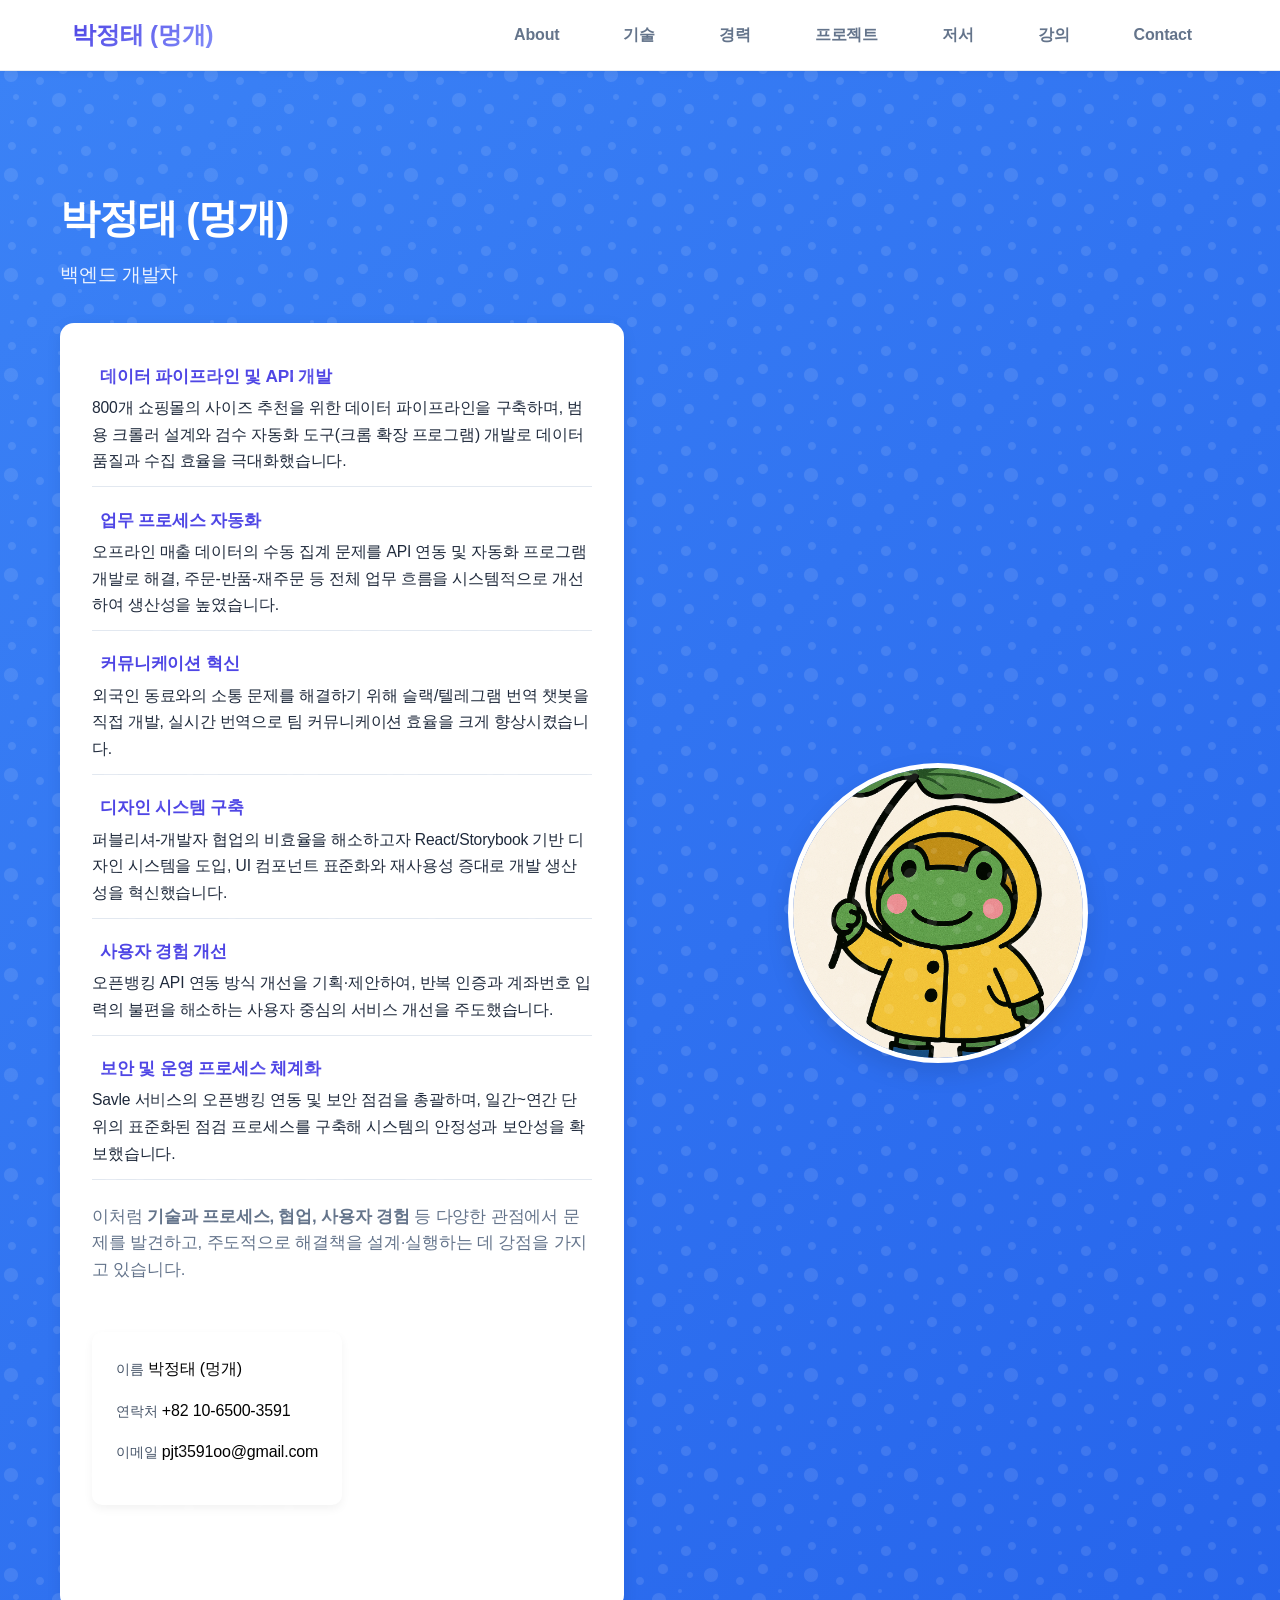
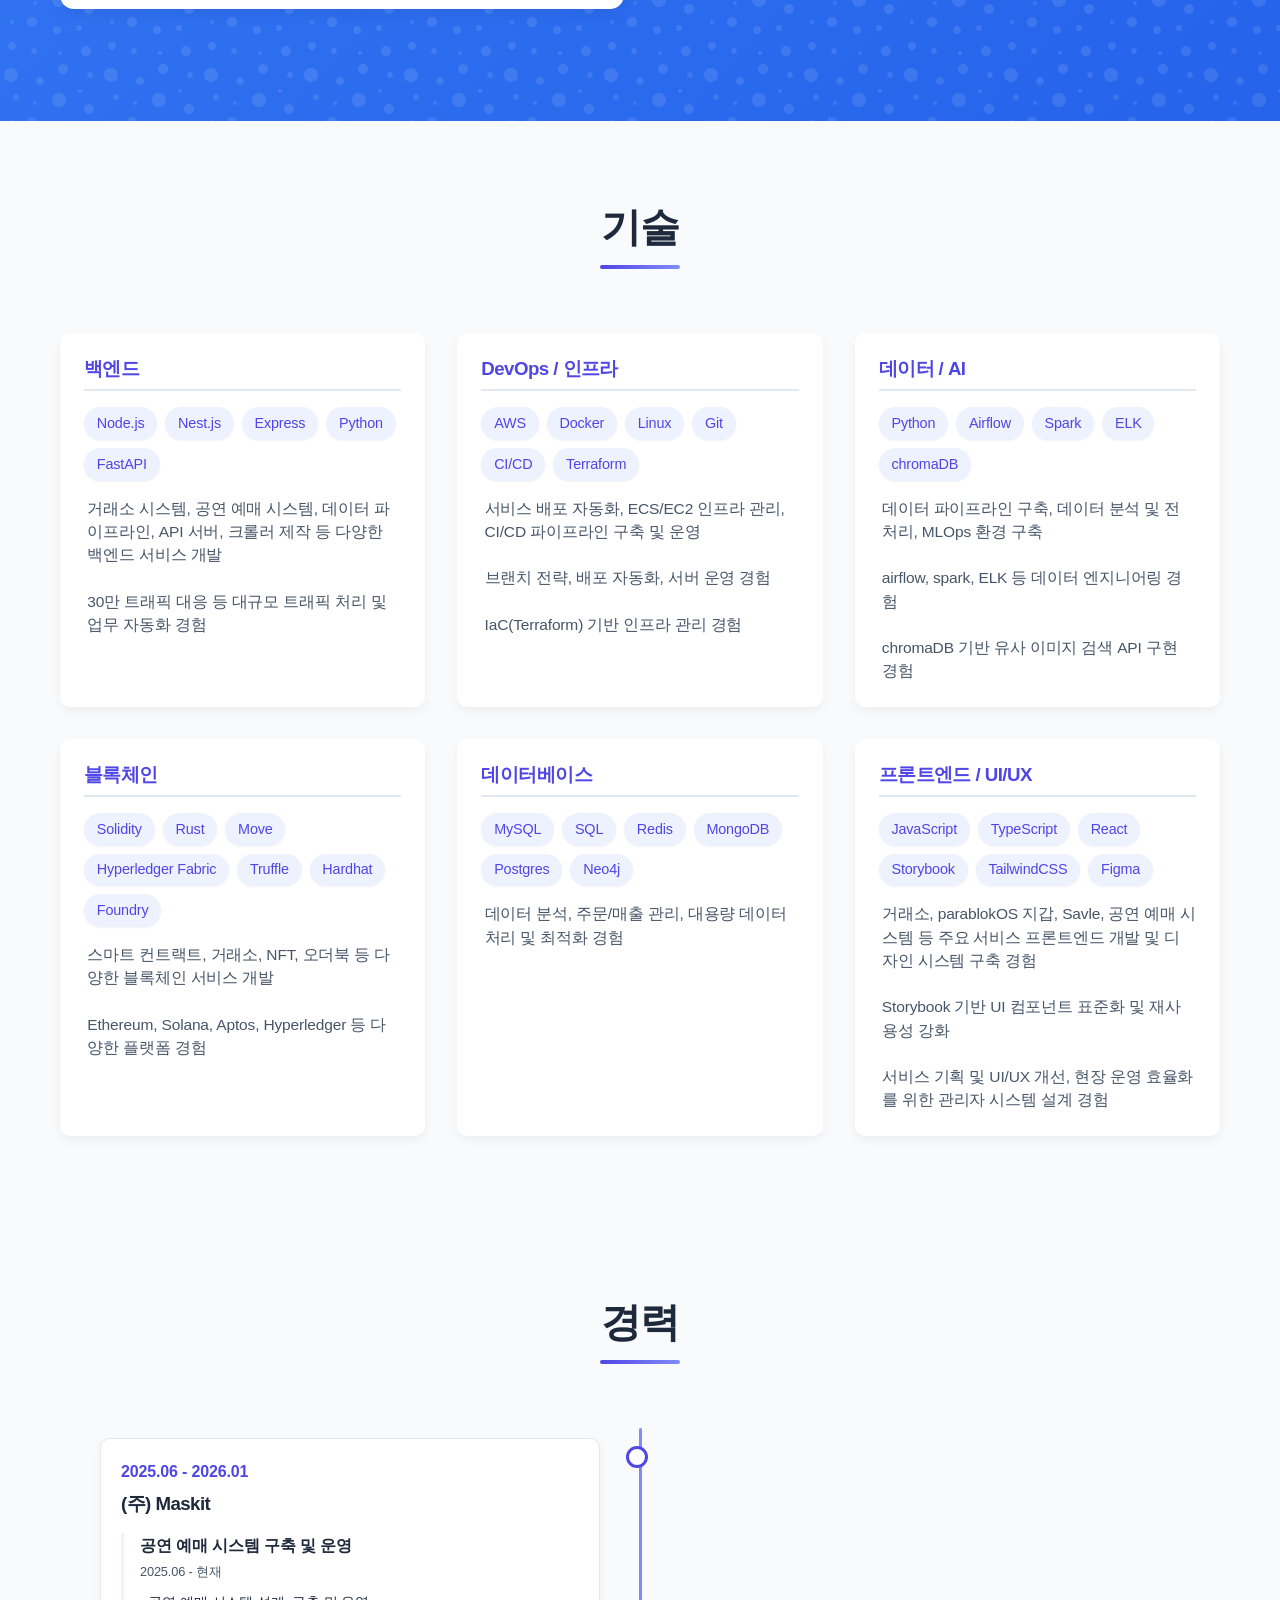
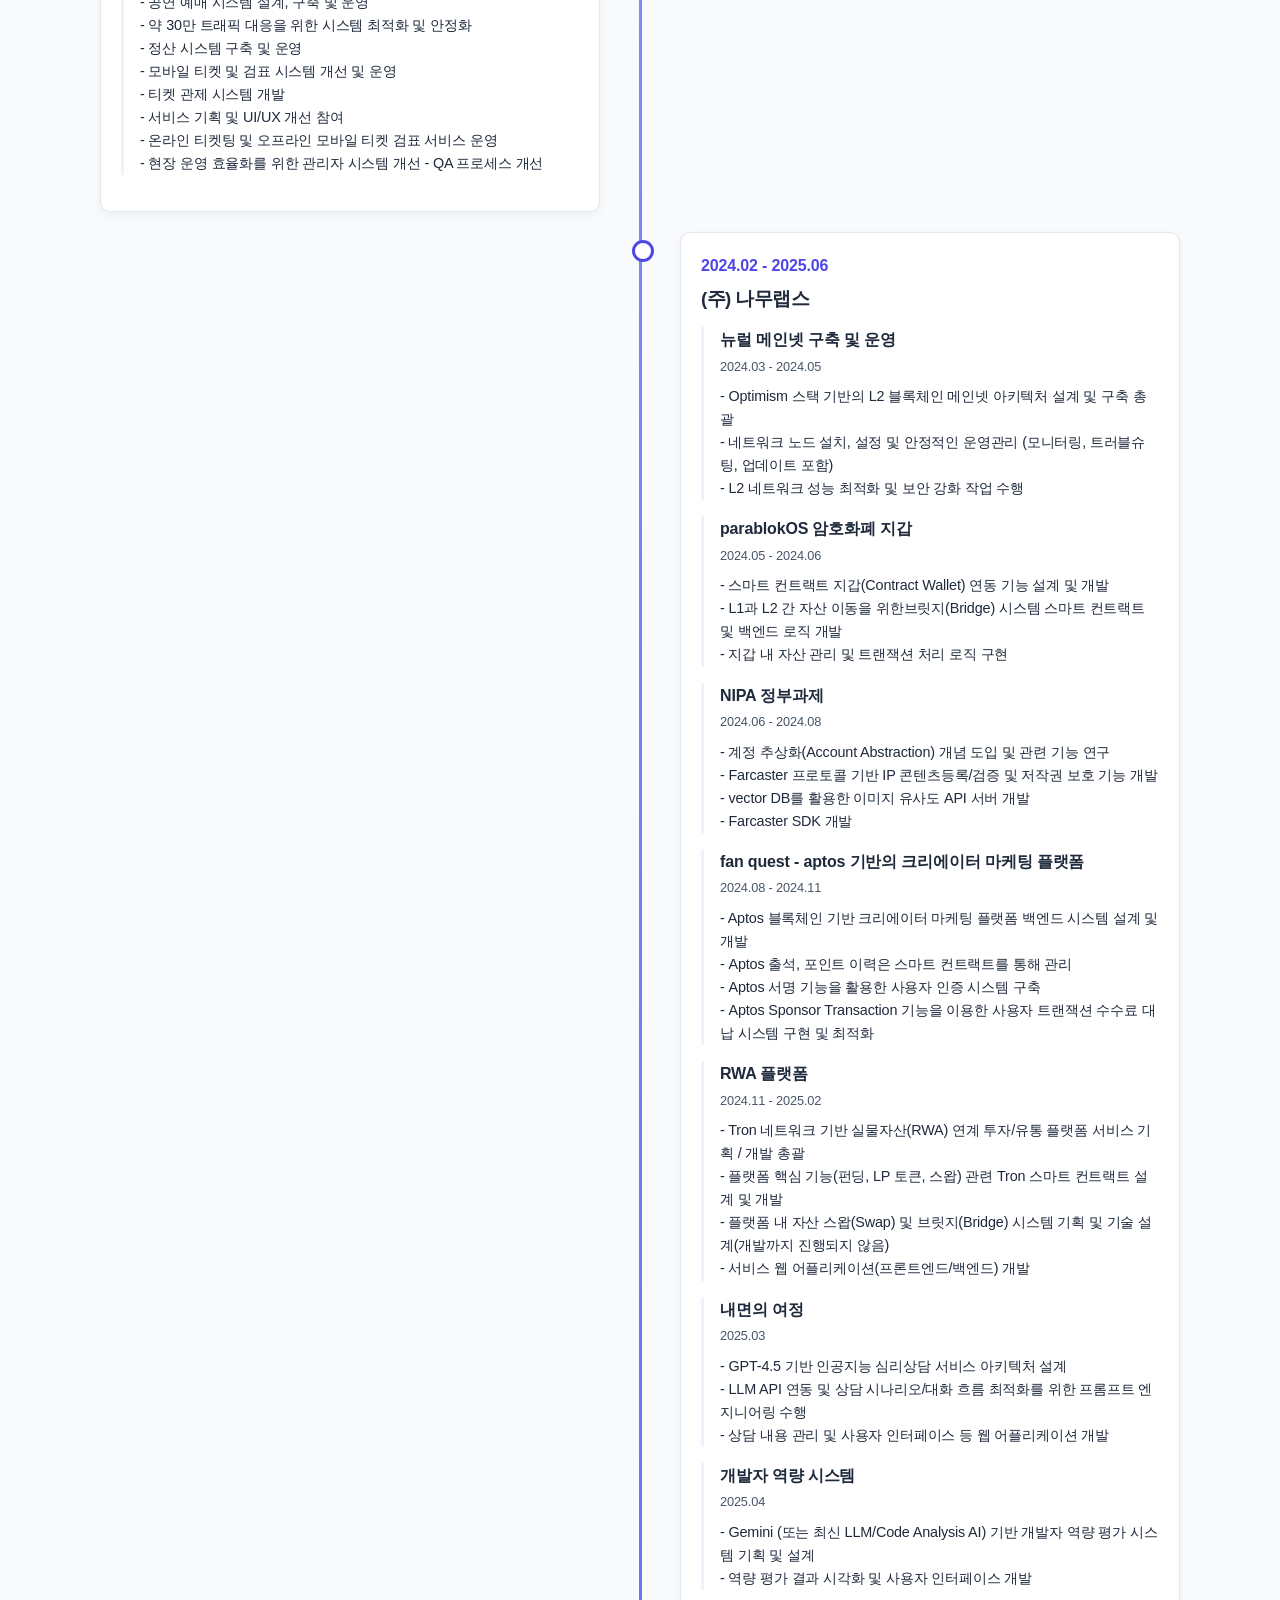
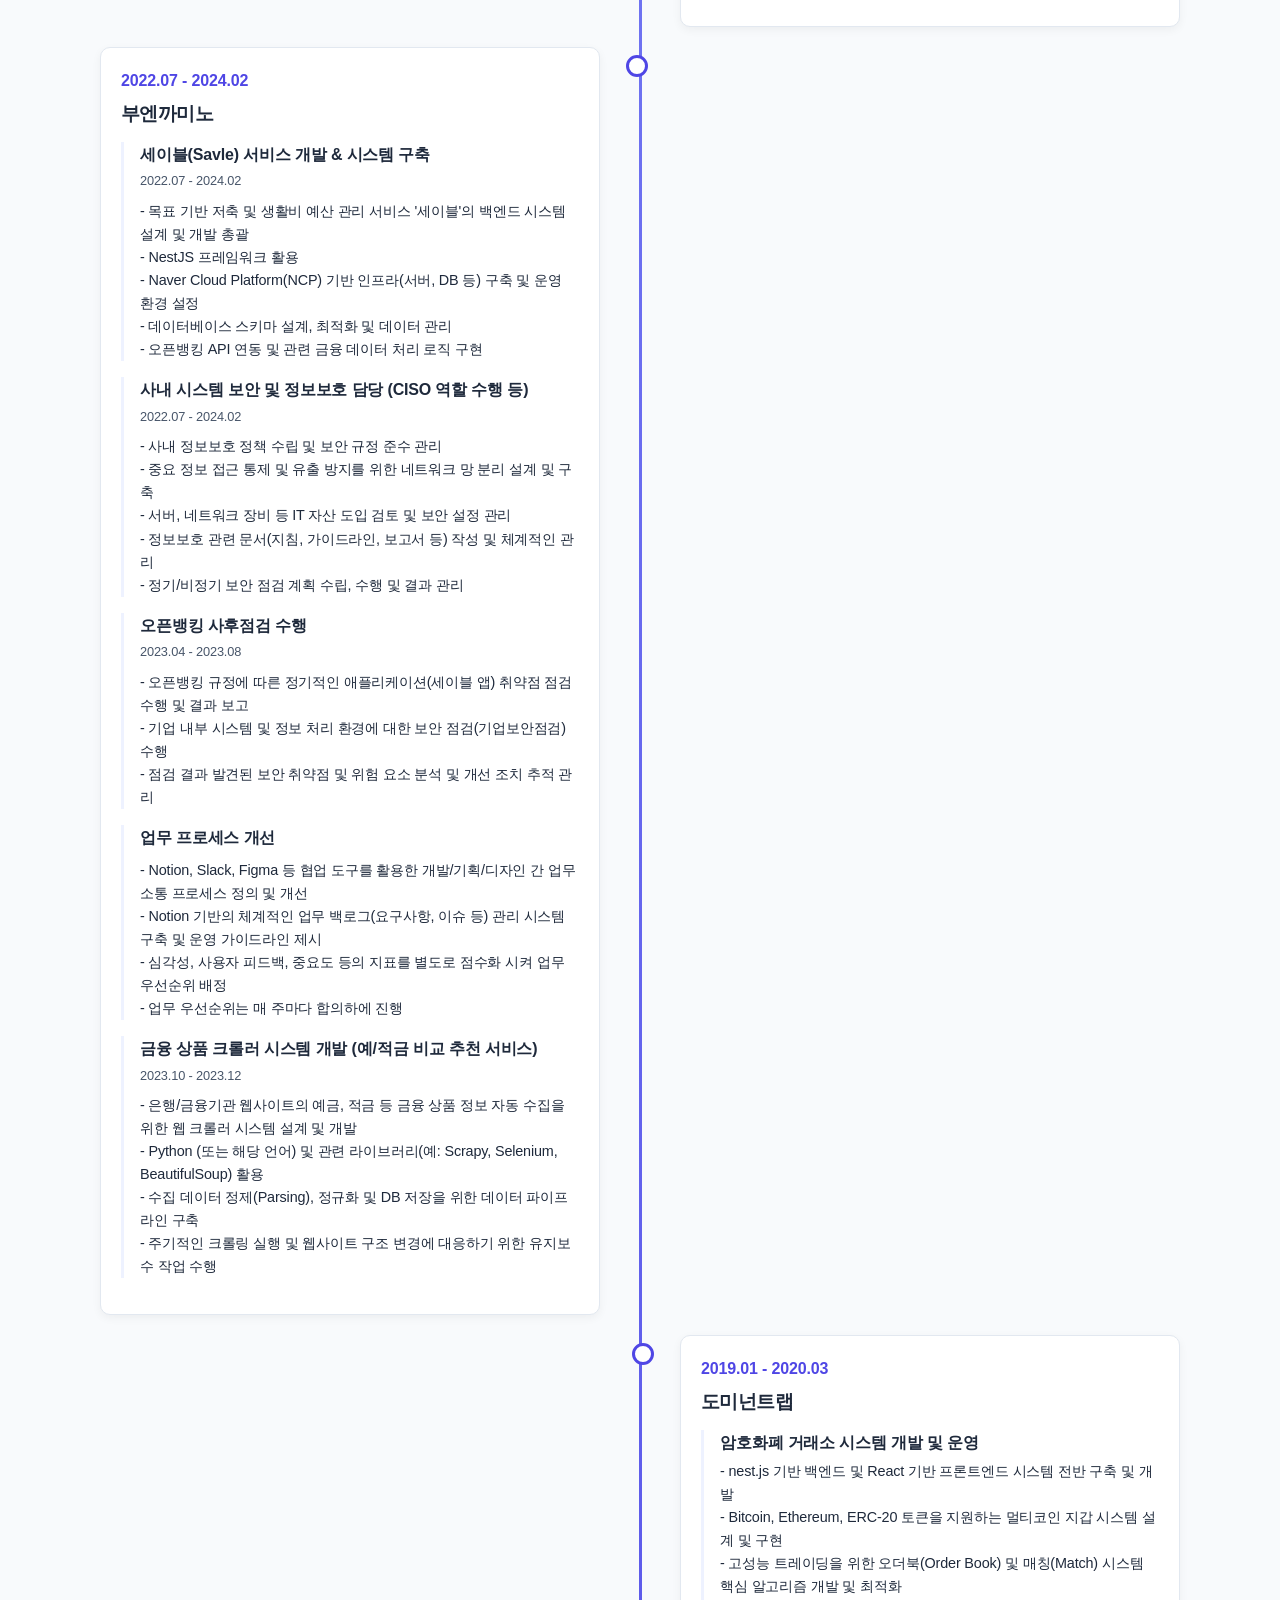
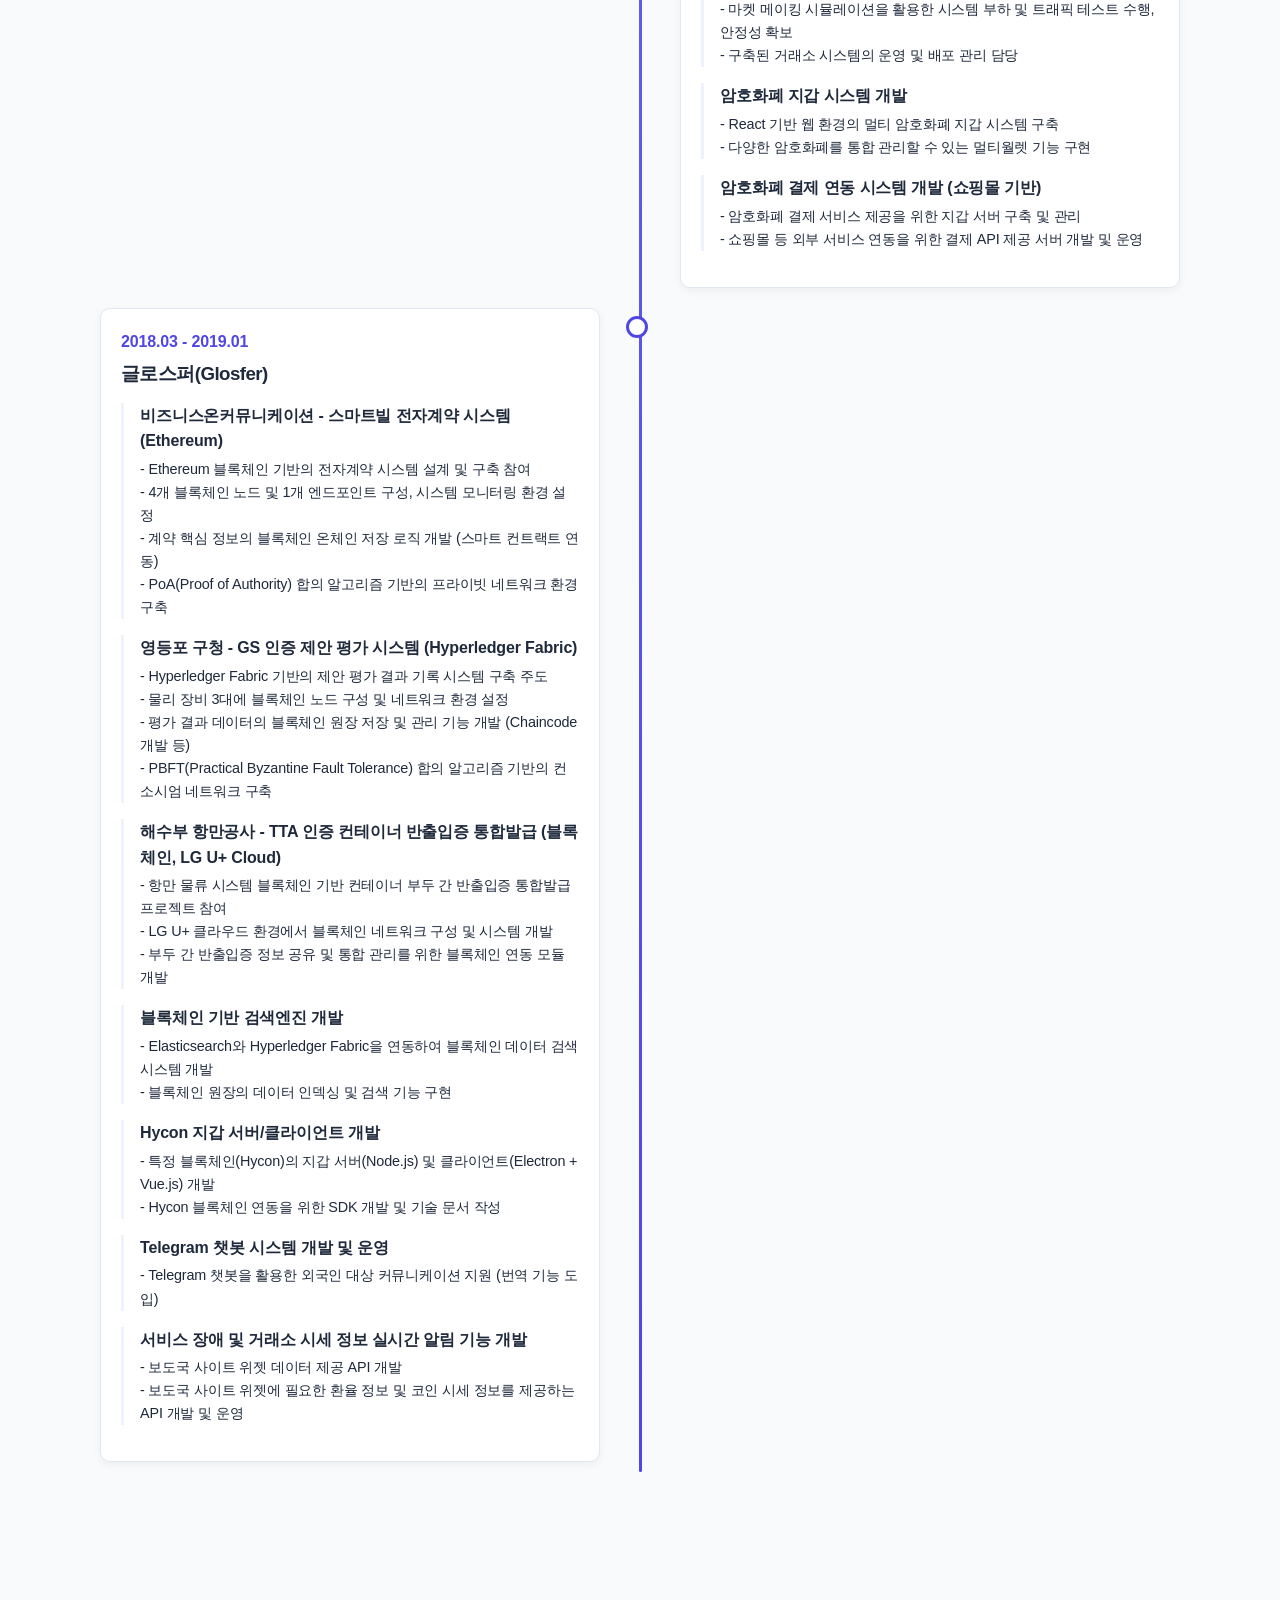
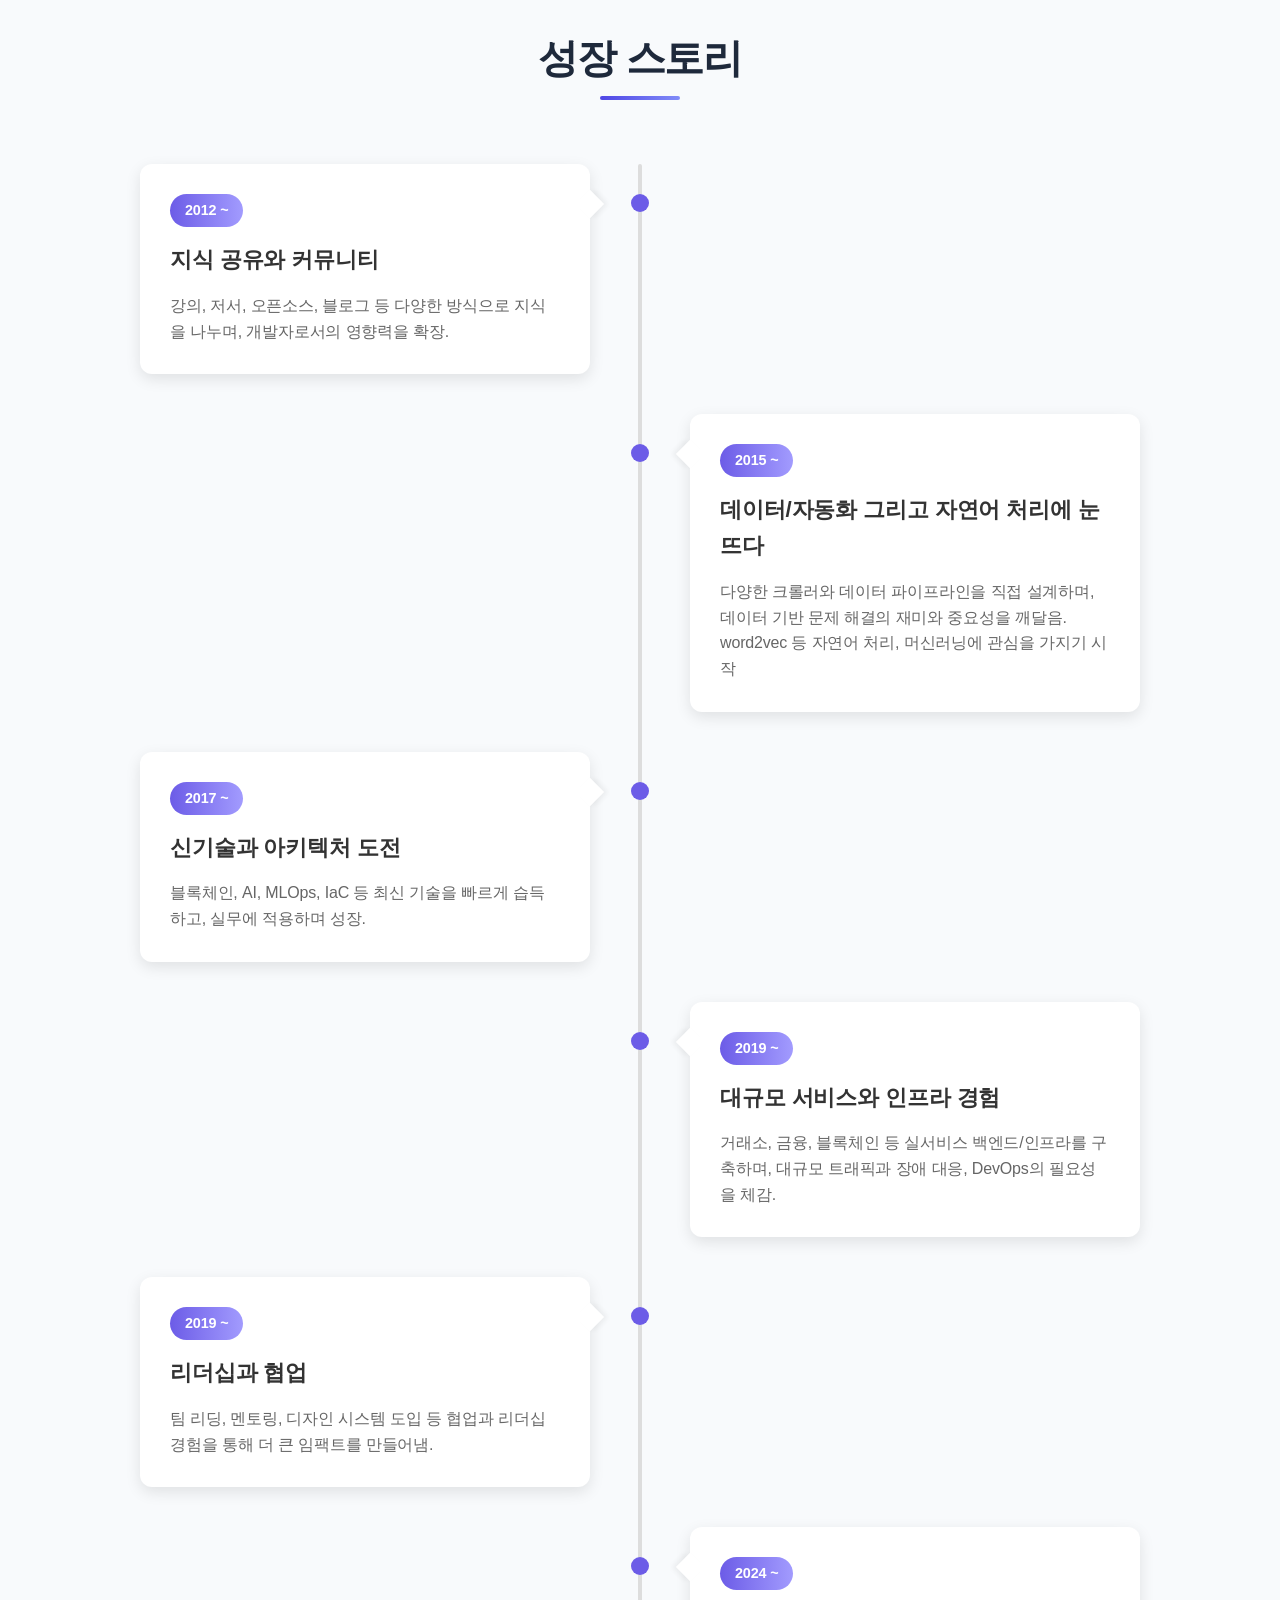
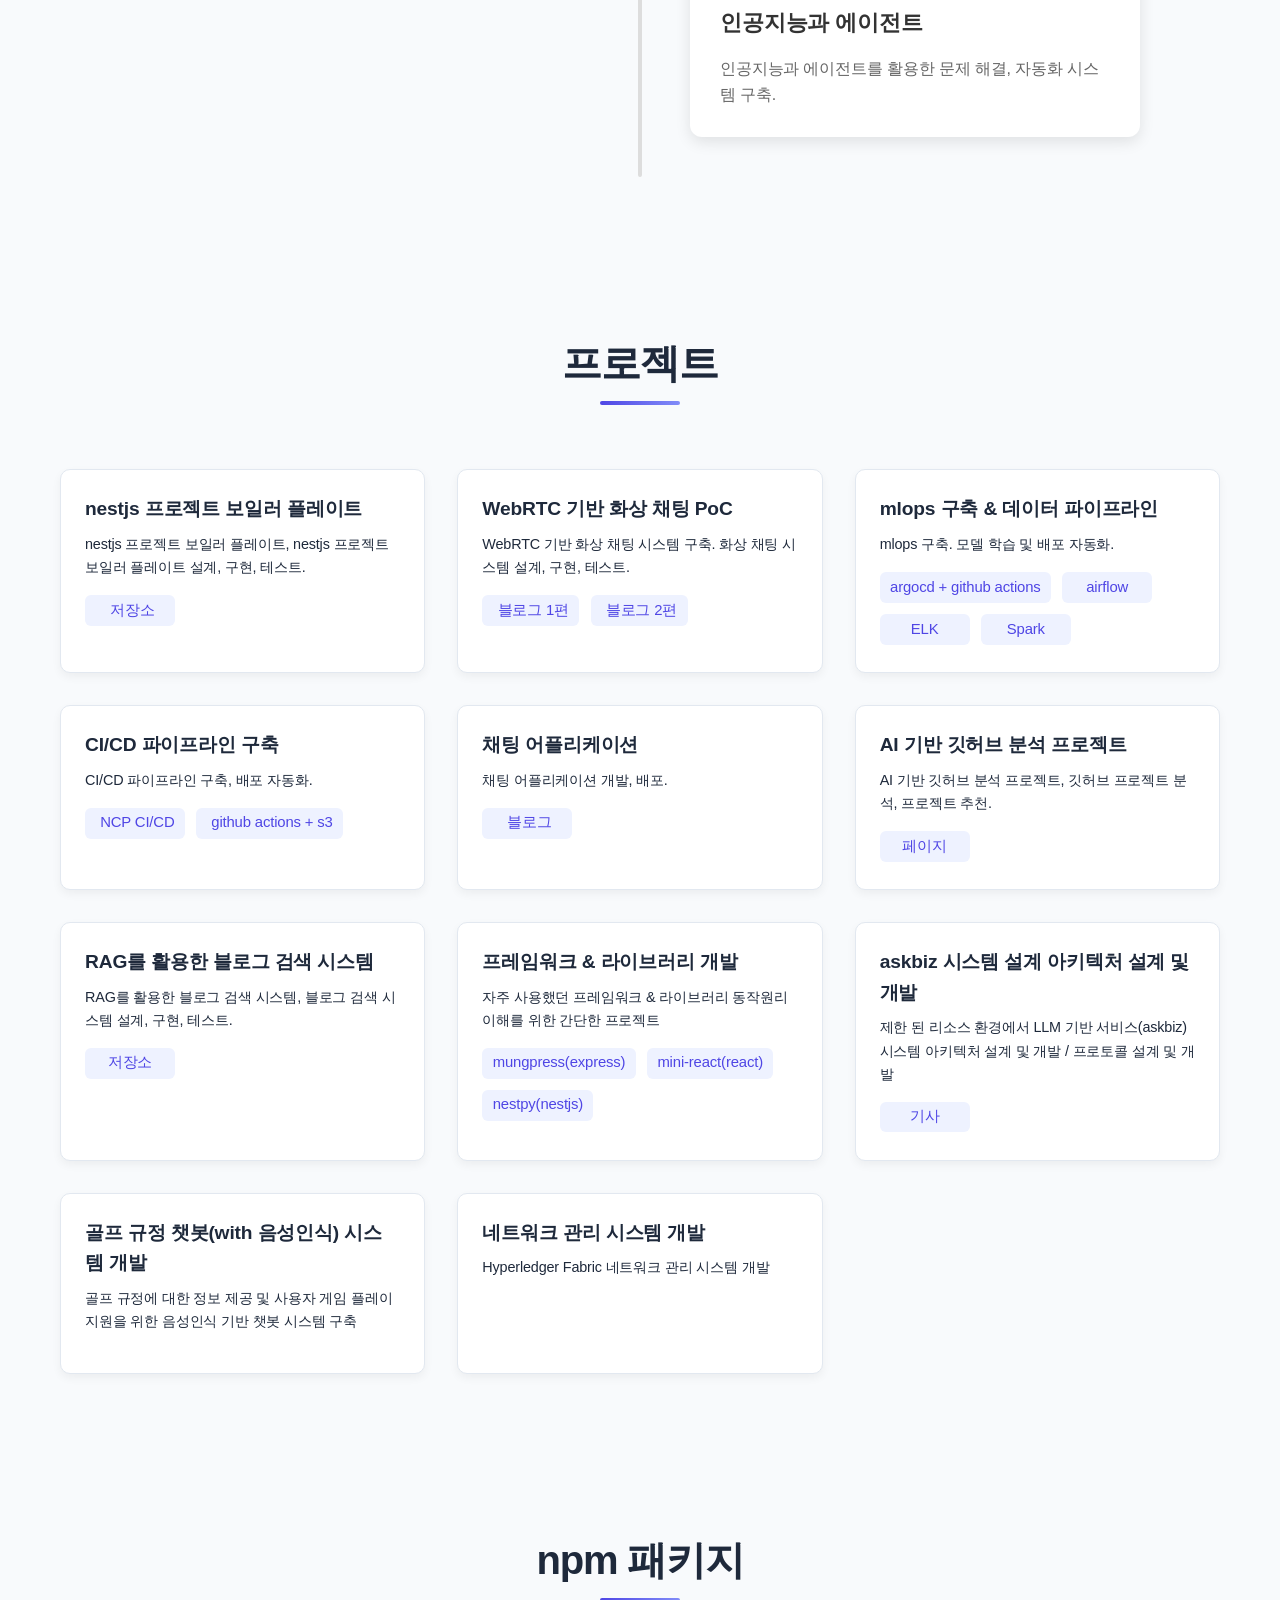
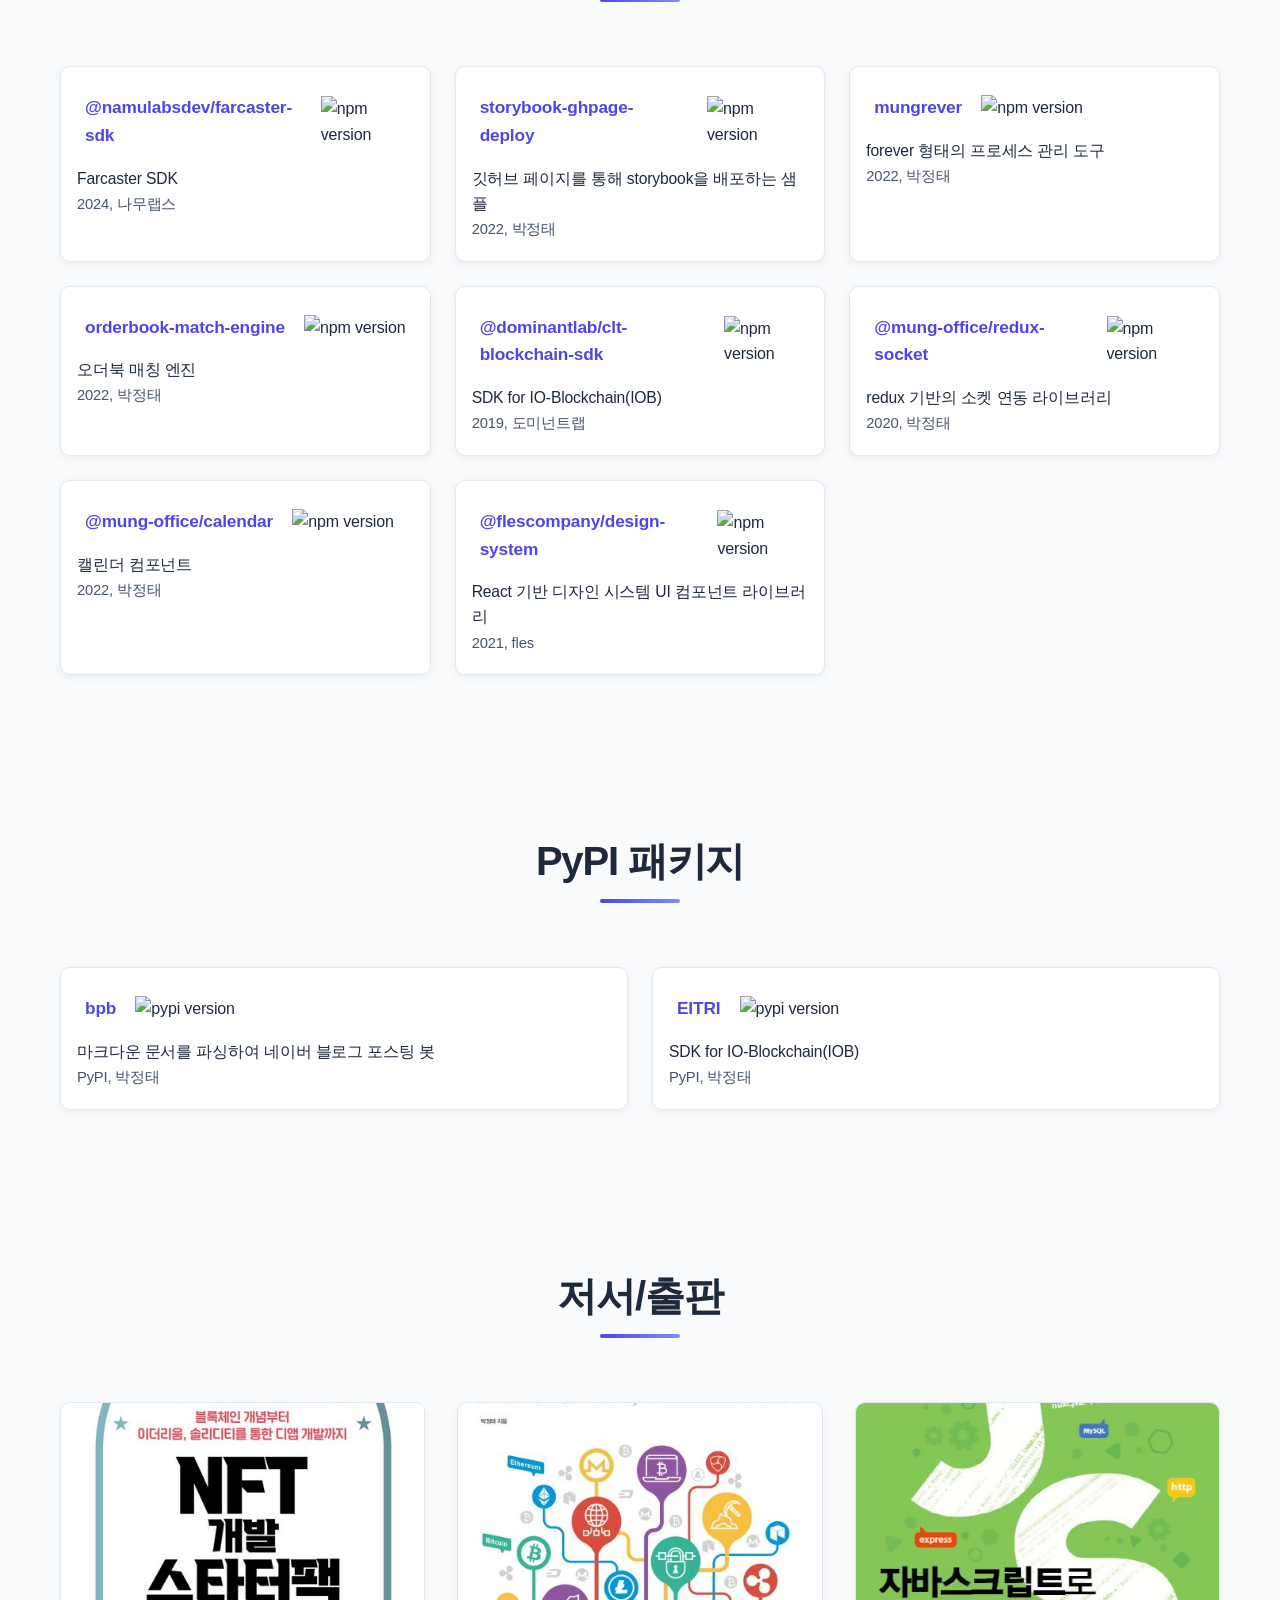
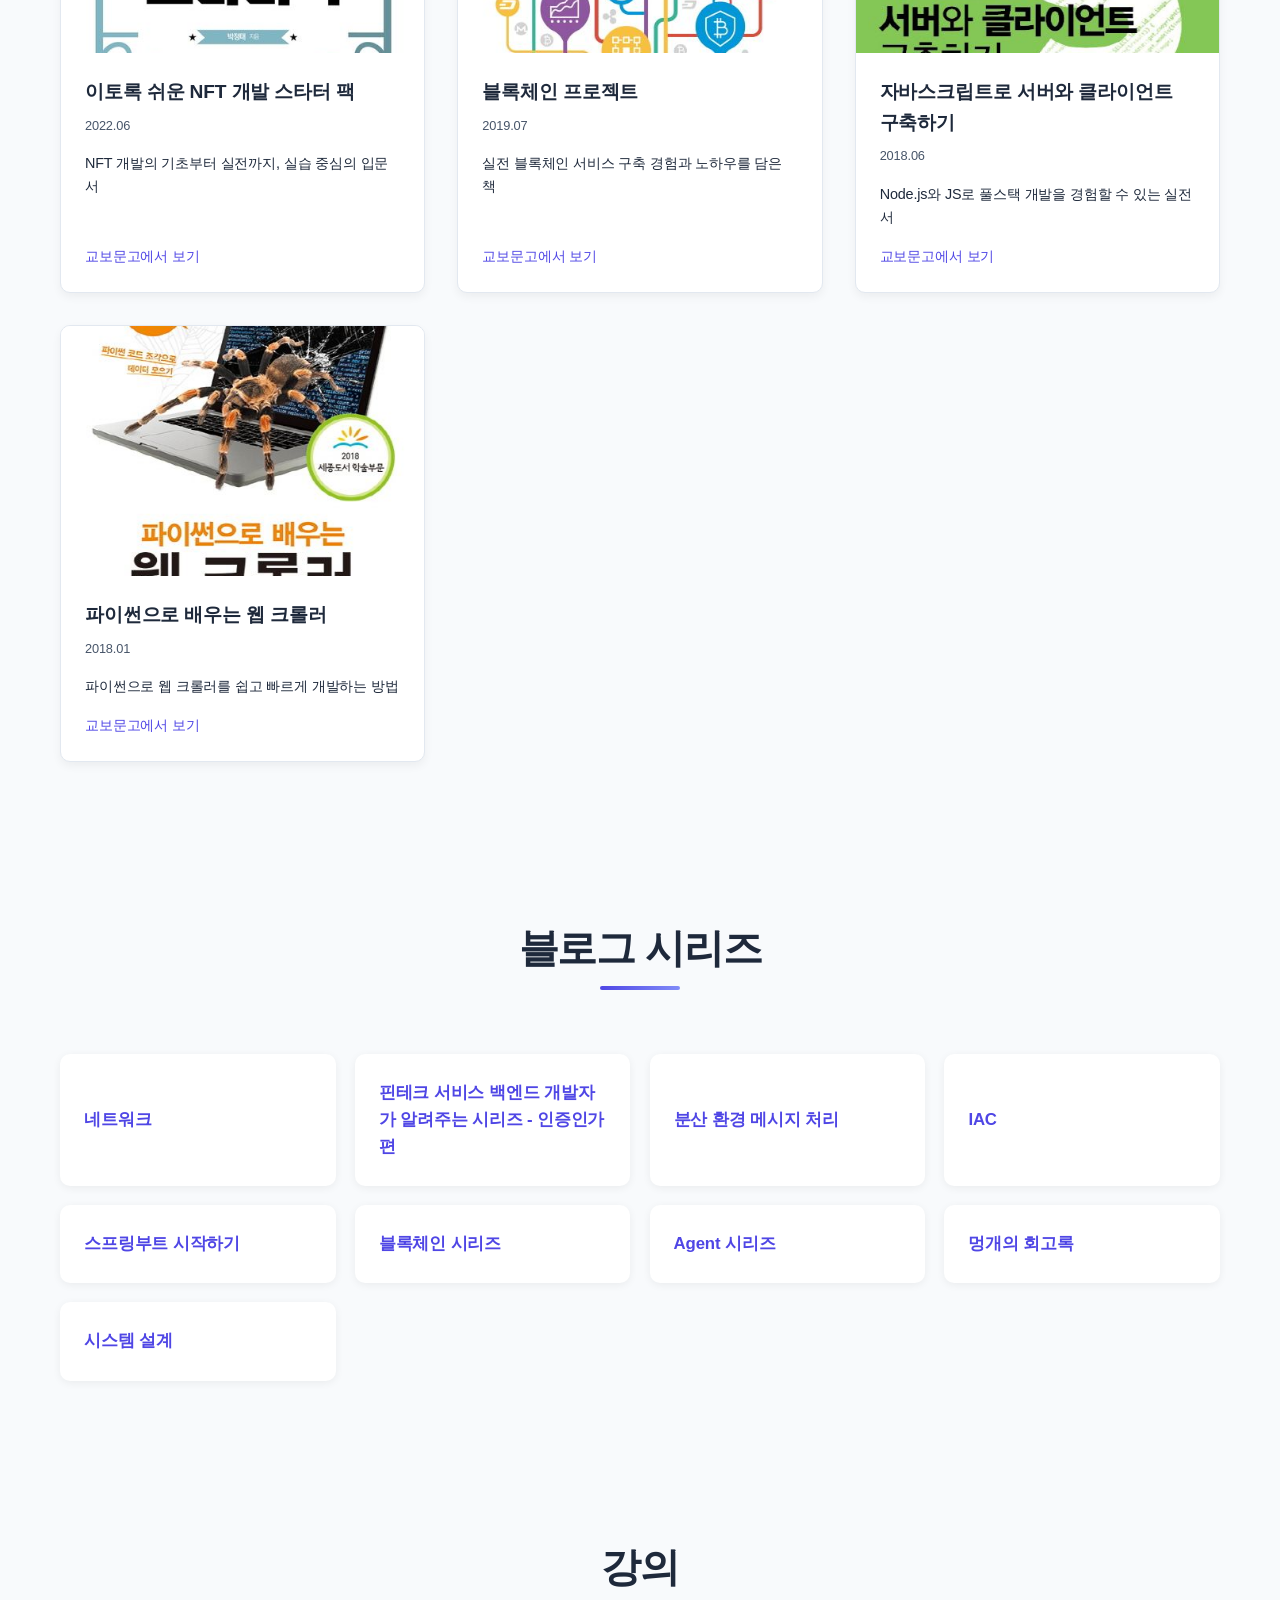
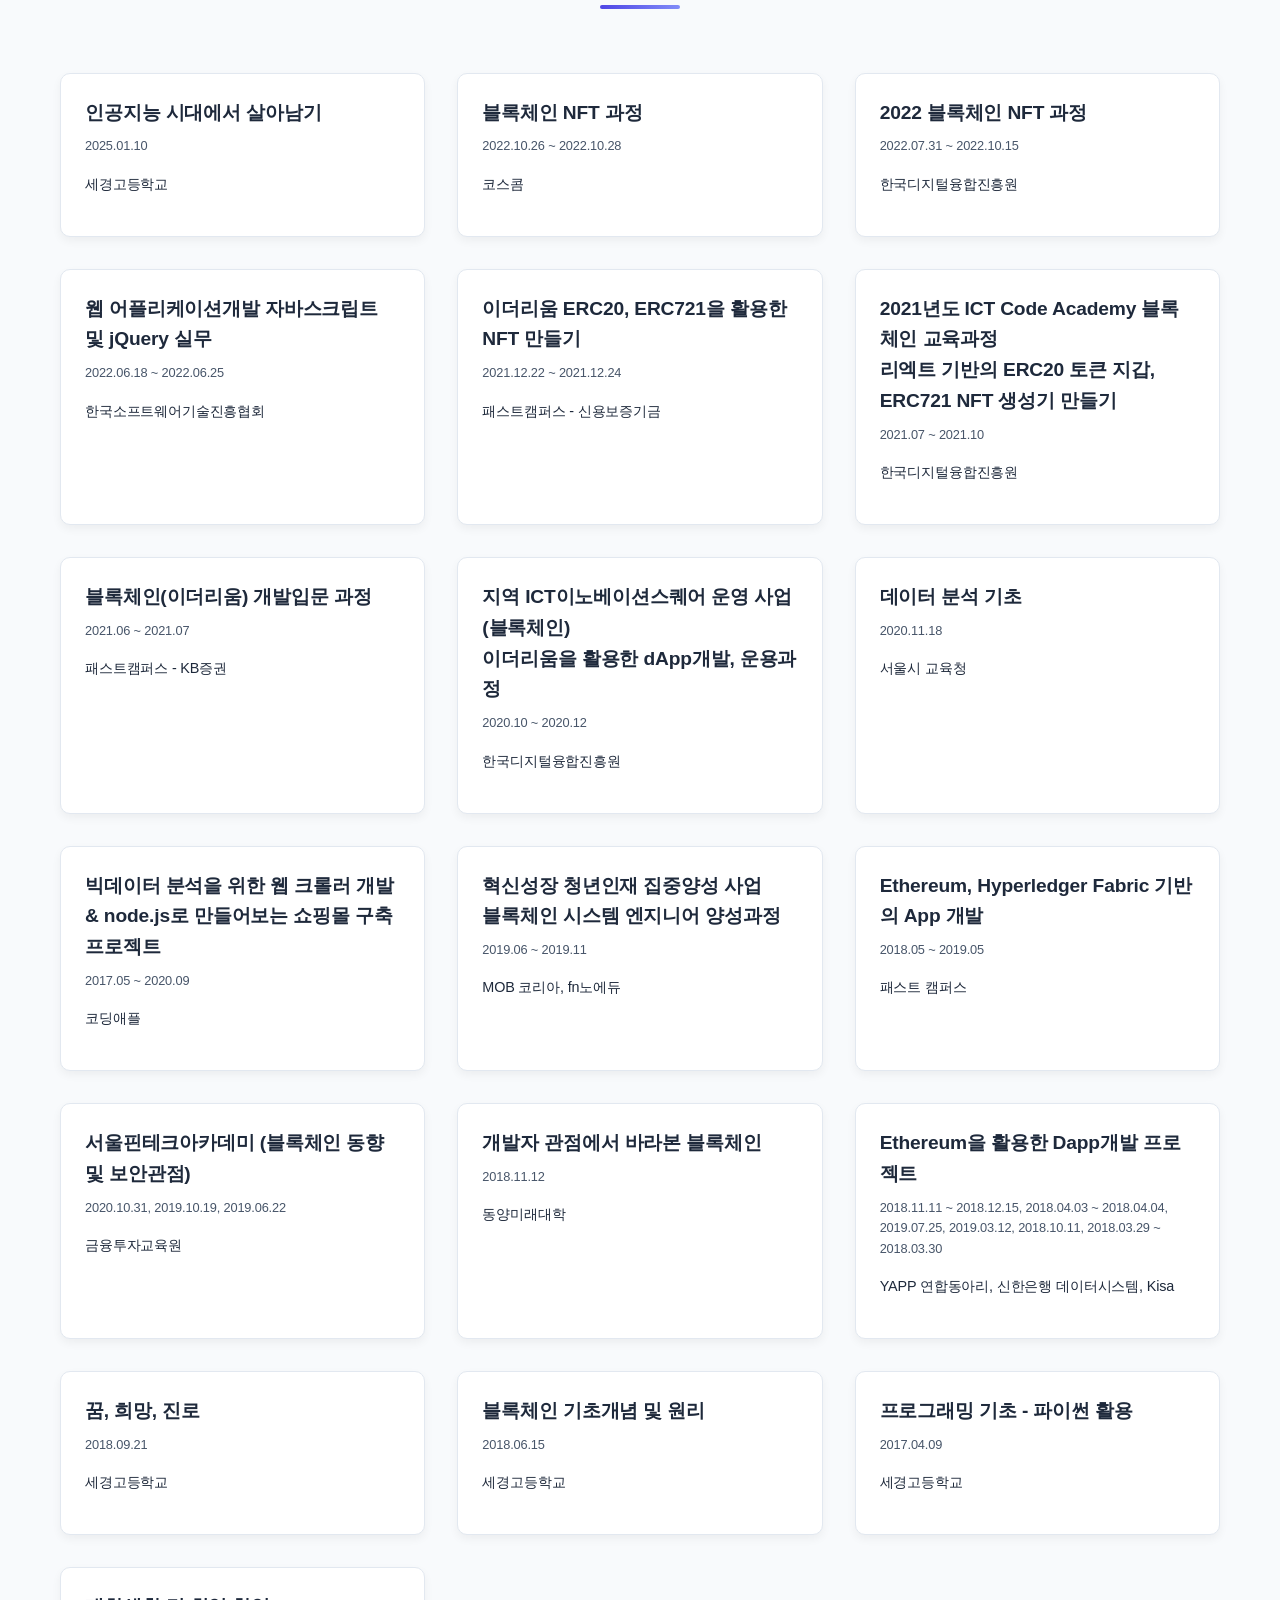
==== index.html @ f0ded4ce "update: modify name order in title and logo, enhance hero section text" ====
<!DOCTYPE html>
<html lang="ko">

<head>
  <meta charset="UTF-8">
  <meta name="viewport" content="width=device-width, initial-scale=1.0">
  <title>박정태(멍개) - 개발자 포트폴리오</title>
  <script src="https://cdnjs.cloudflare.com/ajax/libs/font-awesome/6.4.2/js/all.min.js"></script>
  <script src="https://cdnjs.cloudflare.com/ajax/libs/highlight.js/11.7.0/highlight.min.js"></script>
  <link rel="stylesheet" href="https://cdnjs.cloudflare.com/ajax/libs/highlight.js/11.7.0/styles/github.min.css">
  <link rel="icon" type="image/x-icon" href="./images/favicon.ico">
  <style>
    :root {
      /* 메인 색상 */
      --primary-color: #4f46e5;
      --primary-light: #818cf8;
      --primary-dark: #3730a3;

      /* 중립 색상 */
      --bg-color: #f8fafc;
      --text-color: #1e293b;
      --secondary-color: #64748b;
      --light-gray: #e2e8f0;
      --dark-gray: #475569;
      --white: #ffffff;

      /* 강조 색상 */
      --highlight: #eef2ff;
      --success: #10b981;
      --warning: #f59e0b;
      --error: #ef4444;

      /* 그림자 */
      --shadow-sm: 0 1px 2px 0 rgba(0, 0, 0, 0.05);
      --shadow-md: 0 4px 6px -1px rgba(0, 0, 0, 0.1), 0 2px 4px -1px rgba(0, 0, 0, 0.06);
      --shadow-lg: 0 10px 15px -3px rgba(0, 0, 0, 0.1), 0 4px 6px -2px rgba(0, 0, 0, 0.05);

      /* 트랜지션 */
      --transition-fast: 150ms cubic-bezier(0.4, 0, 0.2, 1);
      --transition-normal: 300ms cubic-bezier(0.4, 0, 0.2, 1);
    }

    /* 기본 타이포그래피 개선 */
    body {
      line-height: 1.7;
      letter-spacing: -0.01em;
      font-size: 16px;
    }

    h1,
    h2,
    h3,
    h4,
    h5,
    h6 {
      letter-spacing: -0.03em;
      line-height: 1.3;
      margin-bottom: 1rem;
    }

    /* 헤더 스타일 개선 */
    header {
      backdrop-filter: blur(12px);
      background-color: rgba(255, 255, 255, 0.8);
      border-bottom: 1px solid rgba(226, 232, 240, 0.8);
    }

    .logo {
      font-size: 1.25rem;
      background: linear-gradient(135deg, var(--primary-color), var(--primary-light));
      -webkit-background-clip: text;
      -webkit-text-fill-color: transparent;
      font-weight: 800;
    }
    .black {
      color: black;
    }
    nav ul li a {
      font-weight: 600;
      position: relative;
      padding: 0.5rem 1rem;
      transition: var(--transition-normal);
    }

    nav ul li a::after {
      content: '';
      position: absolute;
      bottom: 0;
      left: 50%;
      width: 0;
      height: 2px;
      background: var(--primary-color);
      transition: var(--transition-normal);
      transform: translateX(-50%);
    }

    nav ul li a:hover::after {
      width: 100%;
    }

    /* 히어로 섹션 개선 */
    .hero {
      background: linear-gradient(135deg, var(--primary-dark), var(--primary-color));
      position: relative;
      overflow: hidden;
    }

    .hero::before {
      content: '';
      position: absolute;
      top: 0;
      left: 0;
      right: 0;
      bottom: 0;
      background: url("data:image/svg+xml,%3Csvg width='100' height='100' viewBox='0 0 100 100' xmlns='http://www.w3.org/2000/svg'%3E%3Cpath d='M11 18c3.866 0 7-3.134 7-7s-3.134-7-7-7-7 3.134-7 7 3.134 7 7 7zm48 25c3.866 0 7-3.134 7-7s-3.134-7-7-7-7 3.134-7 7 3.134 7 7 7zm-43-7c1.657 0 3-1.343 3-3s-1.343-3-3-3-3 1.343-3 3 1.343 3 3 3zm63 31c1.657 0 3-1.343 3-3s-1.343-3-3-3-3 1.343-3 3 1.343 3 3 3zM34 90c1.657 0 3-1.343 3-3s-1.343-3-3-3-3 1.343-3 3 1.343 3 3 3zm56-76c1.657 0 3-1.343 3-3s-1.343-3-3-3-3 1.343-3 3 1.343 3 3 3zM12 86c2.21 0 4-1.79 4-4s-1.79-4-4-4-4 1.79-4 4 1.79 4 4 4zm28-65c2.21 0 4-1.79 4-4s-1.79-4-4-4-4 1.79-4 4 1.79 4 4 4zm23-11c2.76 0 5-2.24 5-5s-2.24-5-5-5-5 2.24-5 5 2.24 5 5 5zm-6 60c2.21 0 4-1.79 4-4s-1.79-4-4-4-4 1.79-4 4 1.79 4 4 4zm29 22c2.76 0 5-2.24 5-5s-2.24-5-5-5-5 2.24-5 5 2.24 5 5 5zM32 63c2.76 0 5-2.24 5-5s-2.24-5-5-5-5 2.24-5 5 2.24 5 5 5zm57-13c2.76 0 5-2.24 5-5s-2.24-5-5-5-5 2.24-5 5 2.24 5 5 5zm-9-21c1.105 0 2-.895 2-2s-.895-2-2-2-2 .895-2 2 .895 2 2 2zM60 91c1.105 0 2-.895 2-2s-.895-2-2-2-2 .895-2 2 .895 2 2 2zM35 41c1.105 0 2-.895 2-2s-.895-2-2-2-2 .895-2 2 .895 2 2 2zM12 60c1.105 0 2-.895 2-2s-.895-2-2-2-2 .895-2 2 .895 2 2 2z' fill='%23ffffff' fill-opacity='0.1' fill-rule='evenodd'/%3E%3C/svg%3E");
    }

    /* 섹션 타이틀 개선 */
    .section-title {
      margin-bottom: 3rem;
      text-align: center;
    }

    .section-title h2 {
      font-size: 2.5rem;
      font-weight: 700;
      color: var(--text-color);
      position: relative;
      display: inline-block;
      padding-bottom: 1rem;
    }

    .section-title h2::after {
      content: '';
      position: absolute;
      bottom: 0;
      left: 50%;
      transform: translateX(-50%);
      width: 80px;
      height: 4px;
      background: linear-gradient(to right, var(--primary-color), var(--primary-light));
      border-radius: 2px;
    }

    /* 카드 스타일 개선 */
    .project-card,
    .blog-card,
    .publication-card,
    .npm-package-card,
    .pypi-package-card {
      background: var(--white);
      border-radius: 16px;
      overflow: hidden;
      transition: var(--transition-normal);
      border: 1px solid var(--light-gray);
    }

    .project-card:hover,
    .blog-card:hover,
    .publication-card:hover {
      transform: translateY(-5px);
      box-shadow: var(--shadow-lg);
      border-color: var(--primary-light);
    }

    /* 버튼 스타일 개선 */
    .project-link-btn {
      background: var(--highlight);
      color: var(--primary-color);
      font-weight: 600;
      padding: 0.75rem 1.5rem;
      border-radius: 8px;
      transition: var(--transition-normal);
    }

    .project-link-btn:hover {
      background: var(--primary-color);
      color: var(--white);
    }

    /* 스킬 태그 개선 */
    .skill-tag {
      background: var(--white);
      color: var(--text-color);
      padding: 0.75rem 1.25rem;
      border-radius: 8px;
      font-size: 0.95rem;
      font-weight: 500;
      box-shadow: var(--shadow-sm);
      transition: all 0.2s ease;
    }

    .skill-tag:hover {
      transform: translateY(-2px);
      box-shadow: var(--shadow-md);
      background: var(--primary-color);
      color: var(--white);
    }

    /* 타임라인 개선 */
    .timeline::after {
      background: linear-gradient(to bottom, var(--primary-light), var(--primary-color));
      width: 4px;
      border-radius: 2px;
    }

    .timeline-content {
      border-radius: 16px;
      border: 1px solid var(--light-gray);
      transition: var(--transition-normal);
    }

    .timeline-content:hover {
      border-color: var(--primary-light);
      box-shadow: var(--shadow-lg);
    }

    /* 다크 모드 개선 */
    @media (prefers-color-scheme: dark) {
      :root {
        --bg-color: #0f172a;
        --text-color: #e2e8f0;
        --secondary-color: #94a3b8;
        --light-gray: #1e293b;
        --dark-gray: #94a3b8;
        --white: #1e293b;
        --highlight: #1e40af;
      }

      header {
        background-color: rgba(15, 23, 42, 0.8);
        border-bottom: 1px solid rgba(30, 41, 59, 0.8);
      }

      .project-card,
      .blog-card,
      .publication-card {
        border: 1px solid var(--light-gray);
        background: var(--white);
      }
    }

    /* 반응형 디자인 개선 */
    @media (max-width: 768px) {
      .section-title h2 {
        font-size: 2rem;
      }

      .hero h1 {
        font-size: 2.5rem;
      }
    }

    * {
      margin: 0;
      padding: 0;
      box-sizing: border-box;
      font-family: 'Pretendard', -apple-system, BlinkMacSystemFont, 'Segoe UI', Roboto, 'Helvetica Neue', Arial, sans-serif;
    }

    body {
      background-color: var(--bg-color);
      color: var(--text-color);
      line-height: 1.6;
    }

    .container {
      max-width: 1200px;
      margin: 0 auto;
      padding: 0 20px;
    }

    header {
      background-color: var(--white);
      box-shadow: 0 2px 10px rgba(0, 0, 0, 0.05);
      position: fixed;
      width: 100%;
      top: 0;
      z-index: 1000;
    }

    .header-container {
      display: flex;
      justify-content: space-between;
      align-items: center;
      padding: 1rem 2rem;
    }

    .logo {
      font-size: 1.5rem;
      font-weight: 700;
      color: var(--primary-color);
    }

    nav ul {
      display: flex;
      list-style: none;
    }

    nav ul li {
      margin-left: 2rem;
    }

    nav ul li a {
      text-decoration: none;
      color: var(--secondary-color);
      font-weight: 500;
      transition: color 0.3s ease;
    }

    nav ul li a:hover {
      color: var(--primary-color);
    }

    .mobile-menu-btn {
      display: none;
      background: none;
      border: none;
      font-size: 1.5rem;
      color: var(--secondary-color);
      cursor: pointer;
    }

    .hero {
      background: linear-gradient(135deg, #3b82f6 0%, #2563eb 100%);
      color: white;
      padding: 8rem 0 5rem;
      margin-top: 64px;
    }

    .hero-content {
      display: flex;
      align-items: center;
      justify-content: space-between;
    }

    .hero-text {
      flex: 1;
      padding-right: 2rem;
    }

    .hero-image {
      flex: 1;
      text-align: center;
    }

    .hero-image img {
      width: 300px;
      height: 300px;
      border-radius: 50%;
      object-fit: cover;
      border: 5px solid white;
      box-shadow: 0 10px 25px rgba(0, 0, 0, 0.1);
    }

    .hero h1 {
      font-size: 2.5rem;
      margin-bottom: 1rem;
      font-weight: 700;
    }

    .hero p {
      font-size: 1.2rem;
      margin-bottom: 2rem;
      opacity: 0.9;
    }

    .hero-tags {
      display: flex;
      flex-wrap: wrap;
      margin-bottom: 2rem;
    }

    .tag {
      background-color: rgba(255, 255, 255, 0.2);
      padding: 0.3rem 0.8rem;
      border-radius: 100px;
      margin-right: 0.5rem;
      margin-bottom: 0.5rem;
      font-size: 0.9rem;
    }

    .social-links {
      display: flex;
      gap: 1rem;
    }

    .social-links a {
      display: flex;
      align-items: center;
      justify-content: center;
      width: 40px;
      height: 40px;
      background-color: rgba(255, 255, 255, 0.2);
      border-radius: 50%;
      color: white;
      text-decoration: none;
      transition: all 0.3s ease;
    }

    .social-links a:hover {
      background-color: white;
      color: var(--primary-color);
      transform: translateY(-3px);
    }

    section {
      padding: 5rem 0;
    }

    .about-content {
      display: flex;
      align-items: flex-start;
      gap: 2rem;
    }

    .about-text {
      flex: 2;
    }

    .about-info {
      flex: 1;
      background-color: var(--white);
      border-radius: 10px;
      padding: 1.5rem;
      box-shadow: 0 4px 10px rgba(0, 0, 0, 0.05);
    }

    .info-item {
      margin-bottom: 1rem;
    }

    .info-item .label {
      color: var(--dark-gray);
      font-size: 0.9rem;
      margin-bottom: 0.2rem;
    }

    .info-item .value {
      font-weight: 500;
    }

    .timeline {
      position: relative;
      max-width: 1200px;
      margin: 0 auto;
    }

    .timeline::after {
      content: '';
      position: absolute;
      width: 3px;
      background-color: var(--light-gray);
      top: 0;
      bottom: 0;
      left: 50%;
      margin-left: -1.5px;
    }

    .timeline-item {
      padding: 10px 40px;
      position: relative;
      width: 50%;
      box-sizing: border-box;
    }

    .timeline-item:nth-child(odd) {
      left: 0;
    }

    .timeline-item:nth-child(even) {
      left: 50%;
    }

    .timeline-item::after {
      content: '';
      position: absolute;
      width: 16px;
      height: 16px;
      right: -8px;
      background-color: var(--white);
      border: 3px solid var(--primary-color);
      top: 18px;
      border-radius: 50%;
      z-index: 1;
    }

    .timeline-item:nth-child(even)::after {
      left: -8px;
    }

    .timeline-content {
      padding: 20px;
      background-color: var(--white);
      position: relative;
      border-radius: 10px;
      box-shadow: 0 3px 10px rgba(0, 0, 0, 0.05);
    }

    .timeline-date {
      font-weight: 600;
      color: var(--primary-color);
      margin-bottom: 0.5rem;
    }

    .timeline-title {
      margin-bottom: 0.5rem;
    }

    .timeline-subtitle {
      color: var(--dark-gray);
      font-size: 0.9rem;
      margin-bottom: 1rem;
    }

    .timeline-projects {
      margin-top: 1rem;
    }

    .project-item {
      margin-bottom: 1rem;
      border-left: 3px solid var(--highlight);
      padding-left: 1rem;
    }

    .project-title {
      font-weight: 600;
      margin-bottom: 0.25rem;
    }

    .project-date {
      font-size: 0.8rem;
      color: var(--dark-gray);
      margin-bottom: 0.5rem;
    }

    .project-desc {
      font-size: 0.9rem;
    }

    .skills-grid {
      display: grid;
      grid-template-columns: repeat(auto-fill, minmax(300px, 1fr));
      gap: 2rem;
    }

    .skill-category {
      background-color: var(--white);
      border-radius: 10px;
      padding: 1.5rem;
      box-shadow: 0 4px 10px rgba(0, 0, 0, 0.05);
    }

    .skill-category h3 {
      margin-bottom: 1rem;
      color: var(--primary-color);
      border-bottom: 2px solid var(--light-gray);
      padding-bottom: 0.5rem;
    }

    .skill-tags {
      display: flex;
      flex-wrap: wrap;
      gap: 0.5rem;
    }

    .skill-tag {
      background-color: var(--highlight);
      color: var(--primary-color);
      padding: 0.3rem 0.8rem;
      border-radius: 100px;
      font-size: 0.9rem;
      font-weight: 500;
    }

    .projects-grid {
      display: grid;
      grid-template-columns: repeat(auto-fill, minmax(350px, 1fr));
      gap: 2rem;
    }

    .project-card {
      background-color: var(--white);
      border-radius: 10px;
      overflow: hidden;
      box-shadow: 0 4px 10px rgba(0, 0, 0, 0.05);
      transition: transform 0.3s ease, box-shadow 0.3s ease;
    }

    .project-card:hover {
      transform: translateY(-5px);
      box-shadow: 0 10px 20px rgba(0, 0, 0, 0.1);
    }

    .project-card-image {
      height: 200px;
      background-size: cover;
      background-position: center;
      background-color: var(--light-gray);
      display: flex;
      align-items: center;
      justify-content: center;
      color: var(--dark-gray);
    }

    .project-card-content {
      padding: 1.5rem;
    }

    .project-card-title {
      font-size: 1.2rem;
      font-weight: 600;
      margin-bottom: 0.5rem;
    }

    .project-card-date {
      font-size: 0.8rem;
      color: var(--dark-gray);
      margin-bottom: 1rem;
    }

    .project-card-desc {
      font-size: 0.9rem;
      margin-bottom: 1rem;
    }

    .project-card-tags {
      display: flex;
      flex-wrap: wrap;
      gap: 0.5rem;
      margin-bottom: 1rem;
    }

    .project-card-tag {
      background-color: var(--light-gray);
      color: var(--dark-gray);
      padding: 0.2rem 0.5rem;
      border-radius: 4px;
      font-size: 0.8rem;
    }

    .publications-list {
      display: grid;
      grid-template-columns: repeat(auto-fill, minmax(300px, 1fr));
      gap: 2rem;
    }

    .publication-card {
      background-color: var(--white);
      border-radius: 10px;
      overflow: hidden;
      box-shadow: 0 4px 10px rgba(0, 0, 0, 0.05);
      display: flex;
      flex-direction: column;
      height: 100%;
    }

    .publication-cover {
      height: 250px;
      background-size: cover;
      background-position: center;
      background-color: var(--light-gray);
      display: flex;
      align-items: center;
      justify-content: center;
      color: var(--dark-gray);
    }

    .publication-content {
      padding: 1.5rem;
      flex: 1;
      display: flex;
      flex-direction: column;
    }

    .publication-title {
      font-size: 1.2rem;
      font-weight: 600;
      margin-bottom: 0.5rem;
    }

    .publication-date {
      font-size: 0.8rem;
      color: var(--dark-gray);
      margin-bottom: 1rem;
    }

    .publication-desc {
      font-size: 0.9rem;
      margin-bottom: 1rem;
      flex: 1;
    }

    .publication-link {
      display: inline-block;
      text-decoration: none;
      color: var(--primary-color);
      font-weight: 500;
      font-size: 0.9rem;
      transition: color 0.3s ease;
    }

    .publication-link:hover {
      text-decoration: underline;
    }

    .blog-list {
      display: grid;
      grid-template-columns: repeat(auto-fill, minmax(300px, 1fr));
      gap: 2rem;
    }

    .blog-card {
      background-color: var(--white);
      border-radius: 10px;
      overflow: hidden;
      box-shadow: 0 4px 10px rgba(0, 0, 0, 0.05);
      transition: transform 0.3s ease, box-shadow 0.3s ease;
    }

    .blog-card:hover {
      transform: translateY(-5px);
      box-shadow: 0 10px 20px rgba(0, 0, 0, 0.1);
    }

    .blog-card-content {
      padding: 1.5rem;
    }

    .blog-card-title {
      font-size: 1.2rem;
      font-weight: 600;
      margin-bottom: 0.5rem;
    }

    .blog-card-date {
      font-size: 0.8rem;
      color: var(--dark-gray);
      margin-bottom: 1rem;
    }

    .blog-card-desc {
      font-size: 0.9rem;
      margin-bottom: 1rem;
    }

    .blog-card-link {
      display: inline-block;
      text-decoration: none;
      color: var(--primary-color);
      font-weight: 500;
      font-size: 0.9rem;
      transition: color 0.3s ease;
    }

    .blog-card-link:hover {
      text-decoration: underline;
    }

    .contact {
      background-color: var(--white);
    }

    .contact-grid {
      display: grid;
      grid-template-columns: repeat(auto-fill, minmax(200px, 1fr));
      gap: 2rem;
    }

    .contact-card {
      text-align: center;
      padding: 2rem;
      border-radius: 10px;
      background-color: var(--highlight);
      transition: transform 0.3s ease;
    }

    .contact-card:hover {
      transform: translateY(-5px);
    }

    .contact-card i {
      font-size: 2rem;
      color: var(--primary-color);
      margin-bottom: 1rem;
    }

    .contact-card h3 {
      margin-bottom: 0.5rem;
      font-size: 1.1rem;
    }

    .contact-card p {
      color: var(--secondary-color);
    }

    .contact-card a {
      color: var(--primary-color);
      text-decoration: none;
    }

    .contact-card a:hover {
      text-decoration: underline;
    }

    footer {
      background-color: var(--secondary-color);
      color: var(--white);
      text-align: center;
      padding: 2rem 0;
    }

    .footer-content p {
      margin-bottom: 1rem;
    }

    .footer-social {
      display: flex;
      justify-content: center;
      gap: 1rem;
      margin-bottom: 1rem;
    }

    .footer-social a {
      color: var(--white);
      font-size: 1.2rem;
      transition: color 0.3s ease;
    }

    .footer-social a:hover {
      color: var(--highlight);
    }

    @media (max-width: 1024px) {
      .timeline::after {
        left: 31px;
      }

      .timeline-item {
        width: 100%;
        padding-left: 70px;
        padding-right: 25px;
      }

      .timeline-item:nth-child(even) {
        left: 0;
      }

      .timeline-item::after {
        left: 15px;
        right: auto;
      }
    }

    @media (max-width: 768px) {
      .header-container {
        flex-direction: row;
        padding: 1rem 1rem;
      }

      .mobile-menu-btn {
        display: block;
        margin-left: auto;
      }

      nav ul {
        display: none;
        position: absolute;
        top: 100%;
        left: 0;
        width: 100vw;
        background-color: var(--white);
        flex-direction: column;
        padding: 1rem 0;
        box-shadow: 0 5px 10px rgba(0, 0, 0, 0.1);
        z-index: 2000;
      }

      nav ul.show {
        display: flex;
      }

      nav ul li {
        margin: 0;
        padding: 0.7rem 2rem;
        text-align: left;
      }

      .hero-content {
        flex-direction: column-reverse;
        text-align: center;
      }

      .hero-text {
        padding-right: 0;
        margin-top: 2rem;
      }

      .hero-tags,
      .social-links {
        justify-content: center;
      }

      .about-content {
        flex-direction: column;
      }

      .projects-grid,
      .publications-list,
      .blog-list {
        grid-template-columns: 1fr;
      }
    }

    @media (max-width: 480px) {
      .hero h1 {
        font-size: 2rem;
      }

      .hero p {
        font-size: 1rem;
      }

      .section-title h2 {
        font-size: 1.7rem;
      }
    }

    /* Dark Mode */
    @media (prefers-color-scheme: dark) {
      :root {
        --primary-color: #3b82f6;
        --secondary-color: #94a3b8;
        --bg-color: #0f172a;
        --text-color: #e2e8f0;
        --light-gray: #1e293b;
        --dark-gray: #94a3b8;
        --white: #1e293b;
        --highlight: #1e40af;
      }

      .header-container {
        background-color: #0f172a;
      }

      header {
        background-color: #0f172a;
        box-shadow: 0 2px 10px rgba(0, 0, 0, 0.2);
      }

      .skill-tag {
        background-color: #1e293b;
        color: #60a5fa;
      }

      .timeline::after {
        background-color: #334155;
      }

      .contact {
        background-color: #1e293b;
      }

      .contact-card {
        background-color: #0f172a;
      }

      footer {
        background-color: #0f172a;
      }
    }

    .about-growth {
      margin-top: 2rem;
      background: var(--white);
      border-radius: 10px;
      padding: 2rem;
      box-shadow: 0 4px 10px rgba(0, 0, 0, 0.05);
    }

    .growth-list {
      list-style: none;
      padding: 0;
    }

    .growth-list li {
      margin-bottom: 1.5rem;
      font-size: 1.05rem;
      display: flex;
      align-items: flex-start;
      gap: 1rem;
    }

    .growth-list i {
      font-size: 1.5rem;
      color: var(--primary-color);
      margin-top: 0.2rem;
      min-width: 2rem;
    }

    .about-problem-solving {
      margin-top: 2rem;
      background: var(--white);
      border-radius: 10px;
      padding: 2rem;
      box-shadow: 0 4px 10px rgba(0, 0, 0, 0.05);
    }

    .about-problem-solving h3 {
      margin-bottom: 1.5rem;
    }

    .problem-solving-cards {
      display: grid;
      grid-template-columns: repeat(auto-fit, minmax(320px, 1fr));
      gap: 1.5rem;
    }

    .problem-card {
      background: var(--bg-color);
      border-radius: 8px;
      box-shadow: 0 2px 8px rgba(0, 0, 0, 0.04);
      padding: 1.2rem 1rem 1rem 1rem;
      display: flex;
      flex-direction: column;
      min-height: 180px;
      transition: box-shadow 0.2s;
    }

    .problem-card:hover {
      box-shadow: 0 6px 18px rgba(37, 99, 235, 0.10);
    }

    .problem-title {
      font-weight: 600;
      font-size: 1.08rem;
      margin-bottom: 0.7rem;
      color: var(--primary-color);
      display: flex;
      align-items: center;
      gap: 0.5rem;
    }

    .problem-title i {
      font-size: 1.2rem;
    }

    .problem-desc {
      font-size: 0.98rem;
      color: var(--text-color);
      line-height: 1.7;
    }

    .about-main-card {
      display: flex;
      gap: 2.5rem;
      background: var(--white);
      border-radius: 14px;
      box-shadow: 0 4px 16px rgba(0, 0, 0, 0.07);
      padding: 2.5rem 2rem;
      margin-bottom: 2rem;
      flex-wrap: wrap;
    }

    .about-main-content {
      flex: 2;
      min-width: 260px;
    }

    .about-main-info {
      flex: 1;
      min-width: 220px;
      display: flex;
      flex-direction: column;
      align-items: flex-start;
      gap: 1.5rem;
      margin-top: 0.5rem;
    }

    .about-experience {
      margin-bottom: 1.2rem;
      padding-bottom: 0.7rem;
      border-bottom: 1px solid var(--light-gray);
    }

    .about-exp-title {
      font-size: 1.08rem;
      font-weight: 600;
      color: var(--primary-color);
      display: flex;
      align-items: center;
      gap: 0.5rem;
      margin-bottom: 0.3rem;
    }

    .about-exp-desc {
      font-size: 0.98rem;
      color: var(--text-color);
      line-height: 1.7;
    }

    .about-exp-summary {
      margin-top: 1.5rem;
      font-weight: 500;
      color: var(--secondary-color);
      font-size: 1.05rem;
    }

    @media (max-width: 900px) {
      .about-main-card {
        flex-direction: column;
        padding: 1.5rem 1rem;
      }

      .about-main-info {
        align-items: stretch;
        margin-top: 1.5rem;
      }
    }

    .about-philosophy-card {
      display: flex;
      align-items: center;
      gap: 1rem;
      background: var(--highlight);
      color: var(--primary-color);
      border-radius: 10px;
      padding: 1.2rem 1.5rem;
      margin-bottom: 2rem;
      font-size: 1.08rem;
      box-shadow: 0 2px 8px rgba(37, 99, 235, 0.07);
    }

    .about-philosophy-card i {
      font-size: 1.6rem;
    }

    .about-philosophy-title {
      font-weight: 700;
      font-size: 1.08rem;
      margin-right: 0.7rem;
    }

    .about-philosophy-text {
      color: var(--text-color);
      font-weight: 500;
    }

    .skill-item {
      display: flex;
      align-items: center;
      gap: 1rem;
      background: var(--white);
      border-radius: 10px;
      padding: 1rem;
      box-shadow: 0 4px 10px rgba(0, 0, 0, 0.05);
      transition: transform 0.3s ease;
    }

    .skill-item:hover {
      transform: translateY(-5px);
    }

    .skill-icon {
      font-size: 2rem;
      color: var(--primary-color);
    }

    .skill-name {
      font-size: 1.2rem;
      font-weight: 600;
    }

    .skill-desc {
      font-size: 0.92rem;
      color: var(--dark-gray);
      margin-top: 0.2rem;
      margin-left: 0.2rem;
      line-height: 1.5;
    }

    .npm-packages-list {
      display: grid;
      grid-template-columns: repeat(auto-fit, minmax(320px, 1fr));
      gap: 1.5rem;
    }

    .npm-package-card {
      background: var(--white);
      border-radius: 10px;
      box-shadow: 0 2px 8px rgba(0, 0, 0, 0.06);
      padding: 1.2rem 1rem;
      display: flex;
      flex-direction: column;
      min-height: 120px;
    }

    .npm-package-header {
      display: flex;
      align-items: center;
      gap: 0.7rem;
      margin-bottom: 0.5rem;
    }

    .npm-package-name {
      font-weight: 700;
      color: var(--primary-color);
      font-size: 1.08rem;
      text-decoration: none;
    }

    .npm-package-name:hover {
      text-decoration: underline;
    }

    .npm-package-desc {
      font-size: 0.98rem;
      color: var(--text-color);
      line-height: 1.6;
    }

    .npm-package-meta {
      color: var(--dark-gray);
      font-size: 0.92rem;
    }

    .pypi-packages-list {
      display: grid;
      grid-template-columns: repeat(auto-fit, minmax(320px, 1fr));
      gap: 1.5rem;
    }

    .pypi-package-card {
      background: var(--white);
      border-radius: 10px;
      box-shadow: 0 2px 8px rgba(0, 0, 0, 0.06);
      padding: 1.2rem 1rem;
      display: flex;
      flex-direction: column;
      min-height: 120px;
    }

    .pypi-package-header {
      display: flex;
      align-items: center;
      gap: 0.7rem;
      margin-bottom: 0.5rem;
    }

    .pypi-package-name {
      font-weight: 700;
      color: var(--primary-color);
      font-size: 1.08rem;
      text-decoration: none;
    }

    .pypi-package-name:hover {
      text-decoration: underline;
    }

    .pypi-package-desc {
      font-size: 0.98rem;
      color: var(--text-color);
      line-height: 1.6;
    }

    .pypi-package-meta {
      color: var(--dark-gray);
      font-size: 0.92rem;
    }

    .blog-series-list {
      display: grid;
      grid-template-columns: repeat(auto-fit, minmax(260px, 1fr));
      gap: 1.2rem;
    }

    .blog-series-card {
      background: var(--white);
      border-radius: 10px;
      box-shadow: 0 2px 8px rgba(0, 0, 0, 0.06);
      padding: 1.1rem 1rem;
      display: flex;
      align-items: center;
      min-height: 70px;
    }

    .blog-series-title {
      font-weight: 600;
      color: var(--primary-color);
      font-size: 1.05rem;
      text-decoration: none;
    }

    .blog-series-title:hover {
      text-decoration: underline;
    }

    .project-card-links {
      margin-top: 0.7rem;
      display: flex;
      flex-wrap: wrap;
      /* 줄바꿈 허용 */
      gap: 0.5rem 0.7rem;
      /* 세로, 가로 간격 */
    }

    .project-link-btn {
      display: inline-flex;
      align-items: center;
      gap: 0.3rem;
      background: var(--highlight);
      color: var(--primary-color);
      font-size: 0.93rem;
      font-weight: 500;
      border-radius: 6px;
      padding: 0.22rem 0.65rem;
      text-decoration: none;
      transition: background 0.2s;
      min-width: 90px;
      /* 버튼 최소 너비 */
      justify-content: center;
      margin-bottom: 0.2rem;
      white-space: nowrap;
    }

    .project-link-btn:hover {
      background: var(--primary-color);
      color: #fff;
    }

    @media (max-width: 600px) {
      .project-card-links {
        gap: 0.4rem 0.5rem;
      }

      .project-link-btn {
        font-size: 0.92rem;
        min-width: 80px;
        padding: 0.18rem 0.5rem;
      }
    }

    .growth-story {
      padding: 5rem 0;
    }

    .growth-story .container {
      max-width: 1200px;
      margin: 0 auto;
      padding: 0 20px;
    }

    /* 타임라인 스타일링 */
    .growth-timeline {
      position: relative;
      max-width: 1000px;
      margin: 0 auto;
    }

    /* 중앙 선 */
    .growth-timeline::before {
      content: '';
      position: absolute;
      width: 4px;
      background-color: #ddd;
      top: 0;
      bottom: 0;
      left: 50%;
      transform: translateX(-50%);
      border-radius: 2px;
    }

    /* 카드 스타일링 */
    .growth-card {
      position: relative;
      background-color: white;
      border-radius: 12px;
      padding: 30px;
      width: calc(50% - 50px);
      margin-bottom: 40px;
      box-shadow: 0 5px 15px rgba(0, 0, 0, 0.1);
      transition: all 0.3s ease;
    }

    .growth-card:hover {
      transform: translateY(-5px);
      box-shadow: 0 10px 20px rgba(0, 0, 0, 0.15);
    }

    /* 짝수/홀수 카드 위치 설정 */
    .growth-card:nth-child(odd) {
      float: left;
      clear: both;
    }

    .growth-card:nth-child(even) {
      float: right;
      clear: both;
    }

    /* 화살표 디자인 */
    .growth-card::after {
      content: '';
      position: absolute;
      width: 20px;
      height: 20px;
      right: -10px;
      top: 30px;
      background-color: white;
      transform: rotate(45deg);
      box-shadow: 3px -3px 5px rgba(0, 0, 0, 0.05);
    }

    .growth-card:nth-child(even)::after {
      left: -10px;
      right: auto;
      box-shadow: -3px 3px 5px rgba(0, 0, 0, 0.05);
    }

    /* 원형 포인트 */
    .growth-card::before {
      content: '';
      position: absolute;
      width: 18px;
      height: 18px;
      background-color: #6c5ce7;
      border-radius: 50%;
      top: 30px;
      z-index: 1;
    }

    .growth-card:nth-child(odd)::before {
      right: -59px;
    }

    .growth-card:nth-child(even)::before {
      left: -59px;
    }

    /* 연도 스타일 */
    .growth-year {
      display: inline-block;
      padding: 5px 15px;
      background: linear-gradient(90deg, #6c5ce7, #a29bfe);
      color: white;
      border-radius: 20px;
      font-weight: bold;
      margin-bottom: 15px;
      font-size: 0.9rem;
    }

    /* 제목 스타일 */
    .growth-title {
      font-size: 1.4rem;
      font-weight: bold;
      color: #333;
      margin-bottom: 15px;
    }

    /* 설명 스타일 */
    .growth-desc {
      line-height: 1.6;
      color: #666;
    }

    /* 클리어픽스 */
    .growth-timeline::after {
      content: "";
      display: table;
      clear: both;
    }

    /* 반응형 디자인 */
    @media screen and (max-width: 768px) {
      .growth-timeline::before {
        left: 40px;
      }

      .growth-card {
        width: calc(100% - 90px);
        float: right;
        margin-left: 90px;
      }

      .growth-card::before {
        left: -49px;
      }

      .growth-card::after {
        left: -10px;
        box-shadow: -3px 3px 5px rgba(0, 0, 0, 0.05);
      }

      .growth-card:nth-child(odd)::before {
        right: auto;
        left: -49px;
      }

      .growth-card:nth-child(odd)::after {
        right: auto;
        left: -10px;
      }
    }

    /* 기본 a 태그 스타일 */
    a {
      color: var(--primary-color);
      text-decoration: none;
      transition: all 0.2s ease;
      position: relative;
    }

    a:hover {
      color: #1d4ed8;
      /* 더 진한 파란색 */
    }

    /* 일반 텍스트 링크에 밑줄 효과 */
    .project-desc a,
    .publication-desc a,
    .blog-card-desc a,
    .timeline-projects a {
      border-bottom: 1px solid var(--primary-color);
      padding-bottom: 1px;
    }

    .project-desc a:hover,
    .publication-desc a:hover,
    .blog-card-desc a:hover,
    .timeline-projects a:hover {
      border-bottom: 2px solid #1d4ed8;
      padding-bottom: 0;
    }

    /* 네비게이션 링크 스타일 강화 */
    nav ul li a {
      font-weight: 600;
      padding: 0.5rem 1rem;
      border-radius: 4px;
    }

    nav ul li a:hover {
      background-color: var(--highlight);
    }

    /* 푸터 링크 스타일 */
    footer a {
      color: var(--white);
      border-bottom: 1px solid var(--white);
      padding-bottom: 1px;
    }

    footer a:hover {
      color: var(--highlight);
      border-bottom: 2px solid var(--highlight);
      padding-bottom: 0;
    }

    /* 카드 내부 링크 스타일 */
    .blog-series-card a,
    .npm-package-card a,
    .pypi-package-card a {
      display: block;
      padding: 0.5rem;
      border-radius: 4px;
      transition: background-color 0.2s ease;
    }

    .blog-series-card a:hover,
    .npm-package-card a:hover,
    .pypi-package-card a:hover {
      background-color: var(--highlight);
    }

    /* 연락처 링크 스타일 */
    .contact-card a {
      padding: 0.3rem 0.8rem;
      border-radius: 4px;
      transition: background-color 0.2s ease;
    }

    .contact-card a:hover {
      background-color: var(--highlight);
    }

    /* 소셜 링크 스타일 유지 */
    .social-links a {
      background-color: rgba(255, 255, 255, 0.2);
    }

    .social-links a:hover {
      background-color: white;
      color: var(--primary-color);
      transform: translateY(-3px);
    }

    /* Contact 섹션 스타일 개선 */
    .contact {
      background-color: var(--bg-color);
      padding: 5rem 0;
      position: relative;
    }

    .contact-grid {
      display: grid;
      grid-template-columns: repeat(auto-fit, minmax(300px, 1fr));
      gap: 2rem;
      margin-top: 3rem;
    }

    .contact-card {
      background-color: var(--white);
      padding: 2.5rem 2rem;
      border-radius: 15px;
      text-align: center;
      transition: transform 0.3s ease, box-shadow 0.3s ease;
      box-shadow: 0 4px 6px rgba(0, 0, 0, 0.1);
    }

    .contact-card:hover {
      transform: translateY(-5px);
      box-shadow: 0 8px 15px rgba(0, 0, 0, 0.1);
    }

    .contact-card i {
      font-size: 2.5rem;
      color: var(--primary-color);
      margin-bottom: 1.5rem;
    }

    .contact-card h3 {
      font-size: 1.4rem;
      margin-bottom: 1rem;
      color: var(--text-color);
    }

    .contact-link {
      color: var(--primary-color);
      font-size: 1.1rem;
      font-weight: 500;
      text-decoration: none;
      transition: color 0.2s ease;
      display: inline-block;
      padding: 0.5rem 1rem;
      border-radius: 6px;
    }

    .contact-link:hover {
      background-color: var(--highlight);
      color: var(--primary-color);
    }

    /* Footer 스타일 개선 */
    footer {
      background-color: var(--white);
      padding: 3rem 0;
      margin-top: 2rem;
      border-top: 1px solid var(--light-gray);
    }

    .footer-content {
      display: flex;
      flex-direction: column;
      align-items: center;
      gap: 1.5rem;
    }

    .footer-social {
      display: flex;
      gap: 1.5rem;
      margin-bottom: 1rem;
    }

    .footer-social a {
      color: var(--text-color);
      font-size: 1.5rem;
      transition: all 0.3s ease;
      padding: 0.8rem;
      border-radius: 50%;
      background-color: var(--bg-color);
      display: flex;
      align-items: center;
      justify-content: center;
      width: 3rem;
      height: 3rem;
    }

    .footer-social a:hover {
      color: var(--primary-color);
      background-color: var(--highlight);
      transform: translateY(-3px);
    }

    .footer-copyright {
      color: var(--dark-gray);
      font-size: 0.95rem;
      text-align: center;
    }

    @media (max-width: 768px) {
      .contact-grid {
        grid-template-columns: 1fr;
        padding: 0 1rem;
      }

      .footer-social {
        gap: 1rem;
      }

      .footer-social a {
        font-size: 1.3rem;
        width: 2.5rem;
        height: 2.5rem;
      }
    }
  </style>
  <script>
    document.addEventListener('DOMContentLoaded', function () {
      var menuBtn = document.getElementById('menuBtn');
      var menu = document.getElementById('menu');
      if (menuBtn && menu) {
        menuBtn.onclick = function () {
          menu.classList.toggle('show');
        };
      }
    });
  </script>
</head>

<body>
  <header>
    <div class="header-container container">
      <div class="logo">박정태 (멍개)</div>
      <button class="mobile-menu-btn" id="menuBtn">
        <i class="fas fa-bars"></i>
      </button>
      <nav>
        <ul id="menu">
          <li><a href="#about">About</a></li>
          <li><a href="#skills">기술</a></li>
          <li><a href="#experience">경력</a></li>
          <li><a href="#projects">프로젝트</a></li>
          <li><a href="#publications">저서</a></li>
          <li><a href="#lecture">강의</a></li>
          <li><a href="#contact">Contact</a></li>
        </ul>
      </nav>
    </div>
  </header>

  <section class="hero" id="about">
    <div class="container hero-content">
      <div class="hero-text">
        <h1>박정태 (멍개)</h1>
        <p>백엔드 개발자</p>
        <p></p>
        <div class="about-main-card">
          <div class="about-main-content">
            <div class="about-experience">
              <div class="about-exp-title"><i class="fas fa-database"></i> <b>데이터 파이프라인 및 API 개발</b></div>
              <div class="about-exp-desc">
                800개 쇼핑몰의 사이즈 추천을 위한 데이터 파이프라인을 구축하며, 범용 크롤러 설계와 검수 자동화 도구(크롬 확장 프로그램) 개발로 데이터 품질과 수집 효율을 극대화했습니다.
              </div>
            </div>
            <div class="about-experience">
              <div class="about-exp-title"><i class="fas fa-cogs"></i> <b>업무 프로세스 자동화</b></div>
              <div class="about-exp-desc">
                오프라인 매출 데이터의 수동 집계 문제를 API 연동 및 자동화 프로그램 개발로 해결, 주문-반품-재주문 등 전체 업무 흐름을 시스템적으로 개선하여 생산성을 높였습니다.
              </div>
            </div>
            <div class="about-experience">
              <div class="about-exp-title"><i class="fas fa-language"></i> <b>커뮤니케이션 혁신</b></div>
              <div class="about-exp-desc">
                외국인 동료와의 소통 문제를 해결하기 위해 슬랙/텔레그램 번역 챗봇을 직접 개발, 실시간 번역으로 팀 커뮤니케이션 효율을 크게 향상시켰습니다.
              </div>
            </div>
            <div class="about-experience">
              <div class="about-exp-title"><i class="fas fa-layer-group"></i> <b>디자인 시스템 구축</b></div>
              <div class="about-exp-desc">
                퍼블리셔-개발자 협업의 비효율을 해소하고자 React/Storybook 기반 디자인 시스템을 도입, UI 컴포넌트 표준화와 재사용성 증대로 개발 생산성을 혁신했습니다.
              </div>
            </div>
            <div class="about-experience">
              <div class="about-exp-title"><i class="fas fa-user-check"></i> <b>사용자 경험 개선</b></div>
              <div class="about-exp-desc">
                오픈뱅킹 API 연동 방식 개선을 기획·제안하여, 반복 인증과 계좌번호 입력의 불편을 해소하는 사용자 중심의 서비스 개선을 주도했습니다.
              </div>
            </div>
            <div class="about-experience">
              <div class="about-exp-title"><i class="fas fa-shield-alt"></i> <b>보안 및 운영 프로세스 체계화</b></div>
              <div class="about-exp-desc">
                Savle 서비스의 오픈뱅킹 연동 및 보안 점검을 총괄하며, 일간~연간 단위의 표준화된 점검 프로세스를 구축해 시스템의 안정성과 보안성을 확보했습니다.
              </div>
            </div>
            <div class="about-exp-summary">
              이처럼 <b>기술과 프로세스, 협업, 사용자 경험</b> 등 다양한 관점에서 문제를 발견하고, 주도적으로 해결책을 설계·실행하는 데 강점을 가지고 있습니다.
            </div>
          </div>
          <div class="about-main-info">
            <div class="about-info">
              <div class="info-item"><span class="label">이름</span> <span class="value black">박정태 (멍개)</span></div>
              <div class="info-item"><span class="label">연락처</span> <span class="value black">+82 10-6500-3591</span></div>
              <div class="info-item"><span class="label">이메일</span> <span class="value black">pjt3591oo@gmail.com</span></div>
            </div>
            <div class="social-links">
              <a href="https://blog.naver.com/pjt3591oo" target="_blank" title="기술 블로그"><i class="fas fa-blog"></i></a>
              <a href="https://github.com/pjt3591oo?tab=repositories" target="_blank" title="GitHub"><i
                  class="fab fa-github"></i></a>
              <a href="https://stackoverflow.com/users/8667760/%eb%a9%8d%ea%b0%9c-mung" target="_blank"
                title="Stack Overflow"><i class="fab fa-stack-overflow"></i></a>
            </div>
          </div>
        </div>
      </div>
      <div class="hero-image">
        <img src="./images/profile.png" alt="박정태 프로필 이미지">
      </div>
    </div>
  </section>

  <!-- <section id="intro-video" class="intro-video" style="padding: 4rem 0; background-color: var(--white);">
    <div class="container">
      <div class="section-title">
        <h2>소개 영상</h2>
      </div>
      <div style="max-width: 800px; margin: 0 auto;">
        <video controls style="width: 100%; border-radius: 16px; box-shadow: var(--shadow-lg);">
          <source src="./resource/video.mp4" type="video/mp4">
          브라우저가 비디오를 지원하지 않습니다.
        </video>
        <p style="text-align: center; margin-top: 1rem; color: var(--secondary-color); font-size: 0.95rem;">
          NotebookLM으로 생성한 이력서 소개 영상입니다.
        </p>
      </div>
    </div>
  </section> -->

  <section id="skills" class="skills">
    <div class="container">
      <div class="section-title">
        <h2>기술</h2>
      </div>
      <div class="skills-grid">

        <div class="skill-category">
          <h3>백엔드</h3>
          <div class="skill-tags">
            <div class="skill-tag">Node.js</div>
            <div class="skill-tag">Nest.js</div>
            <div class="skill-tag">Express</div>
            <div class="skill-tag">Python</div>
            <div class="skill-tag">FastAPI</div>
          </div>
          <div class="skill-desc" style="margin-top:1rem; color:var(--dark-gray); font-size:0.97rem;">
            거래소 시스템, 공연 예매 시스템, 데이터 파이프라인, API 서버, 크롤러 제작 등 다양한 백엔드 서비스 개발<br><br>
            30만 트래픽 대응 등 대규모 트래픽 처리 및 업무 자동화 경험
          </div>
        </div>
        <div class="skill-category">
          <h3>DevOps / 인프라</h3>
          <div class="skill-tags">
            <div class="skill-tag">AWS</div>
            <div class="skill-tag">Docker</div>
            <div class="skill-tag">Linux</div>
            <div class="skill-tag">Git</div>
            <div class="skill-tag">CI/CD</div>
            <div class="skill-tag">Terraform</div>
          </div>
          <div class="skill-desc" style="margin-top:1rem; color:var(--dark-gray); font-size:0.97rem;">
            서비스 배포 자동화, ECS/EC2 인프라 관리, CI/CD 파이프라인 구축 및 운영<br><br>
            브랜치 전략, 배포 자동화, 서버 운영 경험<br><br>
            IaC(Terraform) 기반 인프라 관리 경험
          </div>
        </div>
        <div class="skill-category">
          <h3>데이터 / AI</h3>
          <div class="skill-tags">
            <div class="skill-tag">Python</div>
            <div class="skill-tag">Airflow</div>
            <div class="skill-tag">Spark</div>
            <div class="skill-tag">ELK</div>
            <div class="skill-tag">chromaDB</div>
          </div>
          <div class="skill-desc" style="margin-top:1rem; color:var(--dark-gray); font-size:0.97rem;">
            데이터 파이프라인 구축, 데이터 분석 및 전처리, MLOps 환경 구축<br><br>
            airflow, spark, ELK 등 데이터 엔지니어링 경험<br><br>
            chromaDB 기반 유사 이미지 검색 API 구현 경험
          </div>
        </div>
        <div class="skill-category">
          <h3>블록체인</h3>
          <div class="skill-tags">
            <div class="skill-tag">Solidity</div>
            <div class="skill-tag">Rust</div>
            <div class="skill-tag">Move</div>
            <div class="skill-tag">Hyperledger Fabric</div>
            <div class="skill-tag">Truffle</div>
            <div class="skill-tag">Hardhat</div>
            <div class="skill-tag">Foundry</div>
          </div>
          <div class="skill-desc" style="margin-top:1rem; color:var(--dark-gray); font-size:0.97rem;">
            스마트 컨트랙트, 거래소, NFT, 오더북 등 다양한 블록체인 서비스 개발<br><br>
            Ethereum, Solana, Aptos, Hyperledger 등 다양한 플랫폼 경험
          </div>
        </div>
        <div class="skill-category">
          <h3>데이터베이스</h3>
          <div class="skill-tags">
            <div class="skill-tag">MySQL</div>
            <div class="skill-tag">SQL</div>
            <div class="skill-tag">Redis</div>
            <div class="skill-tag">MongoDB</div>
            <div class="skill-tag">Postgres</div>
            <div class="skill-tag">Neo4j</div>
          </div>
          <div class="skill-desc" style="margin-top:1rem; color:var(--dark-gray); font-size:0.97rem;">
            데이터 분석, 주문/매출 관리, 대용량 데이터 처리 및 최적화 경험
          </div>
        </div>
        
        <div class="skill-category">
          <h3>프론트엔드 / UI/UX</h3>
          <div class="skill-tags">
            <div class="skill-tag">JavaScript</div>
            <div class="skill-tag">TypeScript</div>
            <div class="skill-tag">React</div>
            <div class="skill-tag">Storybook</div>
            <div class="skill-tag">TailwindCSS</div>
            <div class="skill-tag">Figma</div>
          </div>
          <div class="skill-desc" style="margin-top:1rem; color:var(--dark-gray); font-size:0.97rem;">
            거래소, parablokOS 지갑, Savle, 공연 예매 시스템 등 주요 서비스 프론트엔드 개발 및 디자인 시스템 구축 경험<br><br>
            Storybook 기반 UI 컴포넌트 표준화 및 재사용성 강화<br><br>
            서비스 기획 및 UI/UX 개선, 현장 운영 효율화를 위한 관리자 시스템 설계 경험
          </div>
        </div>

      </div>
    </div>
  </section>

  <section id="experience" class="experience">
    <div class="container">
      <div class="section-title">
        <h2>경력</h2>
      </div>
      <div class="timeline">
        <div class="timeline-item">
          <div class="timeline-content">
            <div class="timeline-date">2025.06 - 2026.01</div>
            <h3 class="timeline-title">(주) Maskit</h3>
            <div class="timeline-projects">
              <div class="project-item">
                <div class="project-title">공연 예매 시스템 구축 및 운영</div>
                <div class="project-date">2025.06 - 현재</div>
                <div class="project-desc">
                    - 공연 예매 시스템 설계, 구축 및 운영<br>
                    - 약 30만 트래픽 대응을 위한 시스템 최적화 및 안정화<br>
                    - 정산 시스템 구축 및 운영<br>
                    - 모바일 티켓 및 검표 시스템 개선 및 운영<br>
                    - 티켓 관제 시스템 개발<br>
                    - 서비스 기획 및 UI/UX 개선 참여<br>
                    - 온라인 티켓팅 및 오프라인 모바일 티켓 검표 서비스 운영<br>
                    - 현장 운영 효율화를 위한 관리자 시스템 개선
                    - QA 프로세스 개선
                </div>
              </div>
            </div>
          </div>
        </div>
        <div class="timeline-item">
          <div class="timeline-content">
            <div class="timeline-date">2024.02 - 2025.06</div>
            <h3 class="timeline-title">(주) 나무랩스</h3>
            <div class="timeline-projects">
              <div class="project-item">
                <div class="project-title">뉴럴 메인넷 구축 및 운영</div>
                <div class="project-date">2024.03 - 2024.05</div>
                <div class="project-desc">
                    - Optimism 스택 기반의 L2 블록체인 메인넷 아키텍처 설계 및 구축 총괄 <br>
                    - 네트워크 노드 설치, 설정 및 안정적인 운영관리 (모니터링, 트러블슈팅, 업데이트 포함)<br>
                    - L2 네트워크 성능 최적화 및 보안 강화 작업 수행
                </div>
              </div>
              <div class="project-item">
                <div class="project-title">parablokOS 암호화폐 지갑</div>
                <div class="project-date">2024.05 - 2024.06</div>
                <div class="project-desc">
                    - 스마트 컨트랙트 지갑(Contract Wallet) 연동 기능 설계 및 개발<br>
                    - L1과 L2 간 자산 이동을 위한브릿지(Bridge) 시스템 스마트 컨트랙트 및 백엔드 로직 개발 <br>
                    - 지갑 내 자산 관리 및 트랜잭션 처리 로직 구현
                </div>
              </div>
              <div class="project-item">
                <div class="project-title">NIPA 정부과제</div>
                <div class="project-date">2024.06 - 2024.08</div>
                <div class="project-desc">
                    - 계정 추상화(Account Abstraction) 개념 도입 및 관련 기능 연구<br>
                    - Farcaster 프로토콜 기반 IP 콘텐츠등록/검증 및 저작권 보호 기능 개발<br>
                    - vector DB를 활용한 이미지 유사도 API 서버 개발 <br>
                    - Farcaster SDK 개발
                </div>
              </div>
              <div class="project-item">
                <div class="project-title">fan quest - aptos 기반의 크리에이터 마케팅 플랫폼</div>
                <div class="project-date">2024.08 - 2024.11</div>
                <div class="project-desc">
                    - Aptos 블록체인 기반 크리에이터 마케팅 플랫폼 백엔드 시스템 설계 및 개발<br>
                    - Aptos 출석, 포인트 이력은 스마트 컨트랙트를 통해 관리<br>
                    - Aptos 서명 기능을 활용한 사용자 인증 시스템 구축<br>
                    - Aptos Sponsor Transaction 기능을 이용한 사용자 트랜잭션 수수료 대납 시스템 구현 및 최적화

                </div>
              </div>
              <div class="project-item">
                <div class="project-title">RWA 플랫폼</div>
                <div class="project-date">2024.11 - 2025.02</div>
                <div class="project-desc">
                    - Tron 네트워크 기반 실물자산(RWA) 연계 투자/유통 플랫폼 서비스 기획 / 개발 총괄<br>
                    - 플랫폼 핵심 기능(펀딩, LP 토큰, 스왑) 관련 Tron 스마트 컨트랙트 설계 및 개발<br>
                    - 플랫폼 내 자산 스왑(Swap) 및 브릿지(Bridge) 시스템 기획 및 기술 설계(개발까지 진행되지 않음)<br>
                    - 서비스 웹 어플리케이션(프론트엔드/백엔드) 개발
                </div>
              </div>
              <div class="project-item">
                <div class="project-title">내면의 여정</div>
                <div class="project-date">2025.03</div>
                <div class="project-desc">
                    - GPT-4.5 기반 인공지능 심리상담 서비스 아키텍처 설계<br>
                    - LLM API 연동 및 상담 시나리오/대화 흐름 최적화를 위한 프롬프트 엔지니어링 수행<br>
                    - 상담 내용 관리 및 사용자 인터페이스 등 웹 어플리케이션 개발<br>
                </div>
              </div>
              <div class="project-item">
                <div class="project-title">개발자 역량 시스템</div>
                <div class="project-date">2025.04</div>
                <div class="project-desc">
                    - Gemini (또는 최신 LLM/Code Analysis AI) 기반 개발자 역량 평가 시스템 기획 및 설계<br>
                    - 역량 평가 결과 시각화 및 사용자 인터페이스 개발<br>
                </div>
              </div>
            </div>
          </div>
        </div>
        <div class="timeline-item">
          <div class="timeline-content">
            <div class="timeline-date">2022.07 - 2024.02</div>
            <h3 class="timeline-title">부엔까미노</h3>
            <div class="timeline-projects">
              <div class="project-item">
                <div class="project-title">세이블(Savle) 서비스 개발 & 시스템 구축</div>
                <div class="project-date">2022.07 - 2024.02</div>
                <div class="project-desc">
                    - 목표 기반 저축 및 생활비 예산 관리 서비스 '세이블'의 백엔드 시스템 설계 및 개발 총괄<br>
                    - NestJS 프레임워크 활용<br>
                    - Naver Cloud Platform(NCP) 기반 인프라(서버, DB 등) 구축 및 운영 환경 설정<br>
                    - 데이터베이스 스키마 설계, 최적화 및 데이터 관리<br>
                    - 오픈뱅킹 API 연동 및 관련 금융 데이터 처리 로직 구현
                </div>
              </div>
              <div class="project-item">
                <div class="project-title">사내 시스템 보안 및 정보보호 담당 (CISO 역할 수행 등)</div>
                <div class="project-date">2022.07 - 2024.02</div>
                <div class="project-desc">
                    - 사내 정보보호 정책 수립 및 보안 규정 준수 관리<br>
                    - 중요 정보 접근 통제 및 유출 방지를 위한 네트워크 망 분리 설계 및 구축<br>
                    - 서버, 네트워크 장비 등 IT 자산 도입 검토 및 보안 설정 관리<br>
                    - 정보보호 관련 문서(지침, 가이드라인, 보고서 등) 작성 및 체계적인 관리<br>
                    - 정기/비정기 보안 점검 계획 수립, 수행 및 결과 관리
                </div>
              </div>
              <div class="project-item">
                <div class="project-title">오픈뱅킹 사후점검 수행</div>
                <div class="project-date">2023.04 - 2023.08</div>
                <div class="project-desc">
                    - 오픈뱅킹 규정에 따른 정기적인 애플리케이션(세이블 앱) 취약점 점검 수행 및 결과 보고<br>
                    - 기업 내부 시스템 및 정보 처리 환경에 대한 보안 점검(기업보안점검) 수행<br>
                    - 점검 결과 발견된 보안 취약점 및 위험 요소 분석 및 개선 조치 추적 관리
                </div>
              </div>
              <div class="project-item">
                <div class="project-title">업무 프로세스 개선</div>
                <div class="project-date"></div>
                <div class="project-desc">
                    - Notion, Slack, Figma 등 협업 도구를 활용한 개발/기획/디자인 간 업무 소통 프로세스 정의 및 개선<br>
                    - Notion 기반의 체계적인 업무 백로그(요구사항, 이슈 등) 관리 시스템 구축 및 운영 가이드라인 제시<br>
                    - 심각성, 사용자 피드백, 중요도 등의 지표를 별도로 점수화 시켜 업무 우선순위 배정<br>
                    - 업무 우선순위는 매 주마다 합의하에 진행
                </div>
              </div>
              <div class="project-item">
                <div class="project-title">금융 상품 크롤러 시스템 개발 (예/적금 비교 추천 서비스)</div>
                <div class="project-date">2023.10 - 2023.12</div>
                <div class="project-desc">
                    - 은행/금융기관 웹사이트의 예금, 적금 등 금융 상품 정보 자동 수집을 위한 웹 크롤러 시스템 설계 및 개발<br>
                    - Python (또는 해당 언어) 및 관련 라이브러리(예: Scrapy, Selenium, BeautifulSoup) 활용<br>
                    - 수집 데이터 정제(Parsing), 정규화 및 DB 저장을 위한 데이터 파이프라인 구축<br>
                    - 주기적인 크롤링 실행 및 웹사이트 구조 변경에 대응하기 위한 유지보수 작업 수행
                </div>
              </div>
            </div>
          </div>
        </div>

        <div class="timeline-item">
          <div class="timeline-content">
            <div class="timeline-date">2019.01 - 2020.03</div>
            <h3 class="timeline-title">도미넌트랩</h3>
            <div class="timeline-projects">
              <div class="project-item">
                <div class="project-title">암호화폐 거래소 시스템 개발 및 운영</div>
                <div class="project-desc">
                    - nest.js 기반 백엔드 및 React 기반 프론트엔드 시스템 전반 구축 및 개발<br>
                    - Bitcoin, Ethereum, ERC-20 토큰을 지원하는 멀티코인 지갑 시스템 설계 및 구현<br>
                    - 고성능 트레이딩을 위한 오더북(Order Book) 및 매칭(Match) 시스템 핵심 알고리즘 개발 및 최적화<br>
                    - 마켓 메이킹 시뮬레이션을 활용한 시스템 부하 및 트래픽 테스트 수행, 안정성 확보<br>
                    - 구축된 거래소 시스템의 운영 및 배포 관리 담당
                </div>
              </div>
              <div class="project-item">
                <div class="project-title">암호화폐 지갑 시스템 개발</div>
                <div class="project-desc">
                    - React 기반 웹 환경의 멀티 암호화폐 지갑 시스템 구축<br>
                    - 다양한 암호화폐를 통합 관리할 수 있는 멀티월렛 기능 구현<br>
                </div>
              </div>
              <div class="project-item">
                <div class="project-title">암호화폐 결제 연동 시스템 개발 (쇼핑몰 기반)</div>
                <div class="project-desc">
                    - 암호화폐 결제 서비스 제공을 위한 지갑 서버 구축 및 관리<br>
                    - 쇼핑몰 등 외부 서비스 연동을 위한 결제 API 제공 서버 개발 및 운영<br>
                </div>
              </div>

            </div>
          </div>
        </div>
        <div class="timeline-item">
          <div class="timeline-content">
            <div class="timeline-date">2018.03 - 2019.01</div>
            <h3 class="timeline-title">글로스퍼(Glosfer)</h3>
            <div class="timeline-projects">
              <div class="project-item">
                <div class="project-title">비즈니스온커뮤니케이션 - 스마트빌 전자계약 시스템 (Ethereum)</div>
                <div class="project-desc">
                    - Ethereum 블록체인 기반의 전자계약 시스템 설계 및 구축 참여<br>
                    - 4개 블록체인 노드 및 1개 엔드포인트 구성, 시스템 모니터링 환경 설정<br>
                    - 계약 핵심 정보의 블록체인 온체인 저장 로직 개발 (스마트 컨트랙트 연동)<br>
                    - PoA(Proof of Authority) 합의 알고리즘 기반의 프라이빗 네트워크 환경 구축<br>
                </div>
              </div>
              <div class="project-item">
                <div class="project-title">영등포 구청 - GS 인증 제안 평가 시스템 (Hyperledger Fabric)</div>
                <div class="project-desc">
                    - Hyperledger Fabric 기반의 제안 평가 결과 기록 시스템 구축 주도<br>
                    - 물리 장비 3대에 블록체인 노드 구성 및 네트워크 환경 설정<br>
                    - 평가 결과 데이터의 블록체인 원장 저장 및 관리 기능 개발 (Chaincode 개발 등)<br>
                    - PBFT(Practical Byzantine Fault Tolerance) 합의 알고리즘 기반의 컨소시엄 네트워크 구축<br>
                </div>
              </div>
              <div class="project-item">
                <div class="project-title">해수부 항만공사 - TTA 인증 컨테이너 반출입증 통합발급 (블록체인, LG U+ Cloud)</div>
                <div class="project-desc">
                    - 항만 물류 시스템 블록체인 기반 컨테이너 부두 간 반출입증 통합발급 프로젝트 참여<br>
                    - LG U+ 클라우드 환경에서 블록체인 네트워크 구성 및 시스템 개발<br>
                    - 부두 간 반출입증 정보 공유 및 통합 관리를 위한 블록체인 연동 모듈 개발<br>
                </div>
              </div>
              <div class="project-item">
                <div class="project-title">블록체인 기반 검색엔진 개발</div>
                <div class="project-desc">
                    - Elasticsearch와 Hyperledger Fabric을 연동하여 블록체인 데이터 검색 시스템 개발<br>
                    - 블록체인 원장의 데이터 인덱싱 및 검색 기능 구현<br>
                </div>
              </div>
              <div class="project-item">
                <div class="project-title">Hycon 지갑 서버/클라이언트 개발</div>
                <div class="project-desc">
                    - 특정 블록체인(Hycon)의 지갑 서버(Node.js) 및 클라이언트(Electron + Vue.js) 개발<br>
                    - Hycon 블록체인 연동을 위한 SDK 개발 및 기술 문서 작성<br>
                </div>
              </div>
              <div class="project-item">
                <div class="project-title">Telegram 챗봇 시스템 개발 및 운영</div>
                <div class="project-desc">
                    - Telegram 챗봇을 활용한 외국인 대상 커뮤니케이션 지원 (번역 기능 도입)<br>
                </div>
              </div>
              <div class="project-item">
                <div class="project-title">서비스 장애 및 거래소 시세 정보 실시간 알림 기능 개발</div>
                <div class="project-desc">
                    - 보도국 사이트 위젯 데이터 제공 API 개발<br>
                    - 보도국 사이트 위젯에 필요한 환율 정보 및 코인 시세 정보를 제공하는 API 개발 및 운영<br>
                </div>
              </div>
            </div>
          </div>
        </div>
 
      </div>
    </div>
  </section>

  <section id="growth-story" class="growth-story">
    <div class="container">
      <div class="section-title">
        <h2>성장 스토리</h2>
      </div>
      <div class="growth-timeline">
        <div class="growth-card">
          <div class="growth-year">2012 ~</div>
          <div class="growth-title">지식 공유와 커뮤니티</div>
          <div class="growth-desc">강의, 저서, 오픈소스, 블로그 등 다양한 방식으로 지식을 나누며, 개발자로서의 영향력을 확장.</div>
        </div>

        <div class="growth-card">
          <div class="growth-year">2015 ~</div>
          <div class="growth-title">데이터/자동화 그리고 자연어 처리에 눈뜨다</div>
          <div class="growth-desc">다양한 크롤러와 데이터 파이프라인을 직접 설계하며, 데이터 기반 문제 해결의 재미와 중요성을 깨달음. word2vec 등 자연어 처리, 머신러닝에 관심을 가지기
            시작</div>
        </div>
        <div class="growth-card">
          <div class="growth-year">2017 ~</div>
          <div class="growth-title">신기술과 아키텍처 도전</div>
          <div class="growth-desc">블록체인, AI, MLOps, IaC 등 최신 기술을 빠르게 습득하고, 실무에 적용하며 성장.</div>
        </div>
        <div class="growth-card">
          <div class="growth-year">2019 ~</div>
          <div class="growth-title">대규모 서비스와 인프라 경험</div>
          <div class="growth-desc">거래소, 금융, 블록체인 등 실서비스 백엔드/인프라를 구축하며, 대규모 트래픽과 장애 대응, DevOps의 필요성을 체감.</div>
        </div>
        <div class="growth-card">
          <div class="growth-year">2019 ~</div>
          <div class="growth-title">리더십과 협업</div>
          <div class="growth-desc">팀 리딩, 멘토링, 디자인 시스템 도입 등 협업과 리더십 경험을 통해 더 큰 임팩트를 만들어냄.</div>
        </div>
        <div class="growth-card">
          <div class="growth-year">2024 ~</div>
          <div class="growth-title">인공지능과 에이전트</div>
          <div class="growth-desc">인공지능과 에이전트를 활용한 문제 해결, 자동화 시스템 구축.</div>
        </div>

      </div>
    </div>
  </section>

  <section id="projects" class="projects">
    <div class="container">
      <div class="section-title">
        <h2>프로젝트</h2>
      </div>
      <div class="projects-grid">
        <div class="project-card">
          <div class="project-card-content">
            <div class="project-card-title">nestjs 프로젝트 보일러 플레이트</div>
            <div class="project-card-desc">nestjs 프로젝트 보일러 플레이트, nestjs 프로젝트 보일러 플레이트 설계, 구현, 테스트.</div>
            <div class="project-card-links">
              <a href="https://github.com/pjt3591oo/nest-architecture-layout" target="_blank"
                class="project-link-btn"><i class="fas fa-blog"></i> 저장소</a>
              <!-- <a href="https://youtube.com/yourvideo" target="_blank" class="project-link-btn"><i class="fab fa-youtube"></i> YouTube</a> -->
            </div>
          </div>
        </div>
        <div class="project-card">
          <div class="project-card-content">
            <div class="project-card-title">WebRTC 기반 화상 채팅 PoC</div>
            <div class="project-card-desc">WebRTC 기반 화상 채팅 시스템 구축. 화상 채팅 시스템 설계, 구현, 테스트.</div>
            <div class="project-card-links">
              <a href="https://blog.naver.com/pjt3591oo/222645733090" target="_blank" class="project-link-btn"><i
                  class="fas fa-blog"></i> 블로그 1편</a>
              <a href="https://blog.naver.com/pjt3591oo/222646463734" target="_blank" class="project-link-btn"><i
                  class="fas fa-blog"></i> 블로그 2편</a>
              <!-- <a href="https://youtube.com/yourvideo" target="_blank" class="project-link-btn"><i class="fab fa-youtube"></i> YouTube</a> -->
            </div>
          </div>
        </div>
        <div class="project-card">
          <div class="project-card-content">
            <div class="project-card-title">mlops 구축 & 데이터 파이프라인</div>
            <div class="project-card-desc">mlops 구축. 모델 학습 및 배포 자동화.</div>
            <div class="project-card-links">
              <a href="https://blog.naver.com/pjt3591oo/222760459902" target="_blank" class="project-link-btn"> argocd +
                github actions</a>
              <a href="https://blog.naver.com/pjt3591oo/222517292174" target="_blank" class="project-link-btn">
                airflow</a>
              <a href="https://blog.naver.com/pjt3591oo/221619310268" target="_blank" class="project-link-btn"> ELK</a>
              <a href="https://blog.naver.com/pjt3591oo/222724676035" target="_blank" class="project-link-btn">
                Spark</a>
            </div>
          </div>
        </div>

        <div class="project-card">
          <div class="project-card-content">
            <div class="project-card-title">CI/CD 파이프라인 구축</div>
            <div class="project-card-desc">CI/CD 파이프라인 구축, 배포 자동화.</div>
            <div class="project-card-links">
              <a href="https://blog.naver.com/pjt3591oo/223194521702" target="_blank" class="project-link-btn"><i
                  class="fas fa-blog"></i> NCP CI/CD</a>
              <a href="https://blog.naver.com/pjt3591oo/222437276868" target="_blank" class="project-link-btn"><i
                  class="fas fa-blog"></i> github actions + s3</a>
            </div>
          </div>
        </div>

        <div class="project-card">
          <div class="project-card-content">
            <div class="project-card-title">채팅 어플리케이션</div>
            <div class="project-card-desc">채팅 어플리케이션 개발, 배포.</div>
            <div class="project-card-links">
              <a href="https://blog.naver.com/pjt3591oo/222494203552" target="_blank" class="project-link-btn"><i
                  class="fas fa-blog"></i> 블로그</a>
            </div>
          </div>
        </div>

        <div class="project-card">
          <div class="project-card-content">
            <div class="project-card-title">AI 기반 깃허브 분석 프로젝트</div>
            <div class="project-card-desc">AI 기반 깃허브 분석 프로젝트, 깃허브 프로젝트 분석, 프로젝트 추천.</div>
            <div class="project-card-links">
              <a href="https://developer-evaluation-tool.vercel.app/" target="_blank" class="project-link-btn"> 페이지</a>
            </div>
          </div>
        </div>

        <div class="project-card">
          <div class="project-card-content">
            <div class="project-card-title">RAG를 활용한 블로그 검색 시스템</div>
            <div class="project-card-desc">RAG를 활용한 블로그 검색 시스템, 블로그 검색 시스템 설계, 구현, 테스트.</div>
            <div class="project-card-links">
              <a href="https://github.com/pjt3591oo/blog-rag" target="_blank" class="project-link-btn"> 저장소</a>
            </div>
          </div>
        </div>

        <div class="project-card">
          <div class="project-card-content">
            <div class="project-card-title">프레임워크 & 라이브러리 개발</div>
            <div class="project-card-desc">자주 사용했던 프레임워크 & 라이브러리 동작원리 이해를 위한 간단한 프로젝트</div>
            <div class="project-card-links">
              <a href="https://github.com/pjt3591oo/mungpress" target="_blank" class="project-link-btn">
                mungpress(express) </a>
              <a href="https://github.com/pjt3591oo/mini_react" target="_blank" class="project-link-btn">
                mini-react(react)</a>
              <a href="https://github.com/pjt3591oo/nestpy" target="_blank" class="project-link-btn"> nestpy(nestjs)</a>
            </div>
          </div>
        </div>
        
        <div class="project-card">
          <div class="project-card-content">
            <div class="project-card-title">askbiz 시스템 설계 아키텍처 설계 및 개발</div>
            <div class="project-card-desc">제한 된 리소스 환경에서 LLM 기반 서비스(askbiz) 시스템 아키텍처 설계 및 개발 / 프로토콜 설계 및 개발</div>
            <div class="project-card-links">
              <a href="https://m.journalist.or.kr/m/m_article.html?no=54848" target="_blank" class="project-link-btn">
                기사
              </a>
            </div>
          </div>
        </div>
        
        <div class="project-card">
          <div class="project-card-content">
            <div class="project-card-title">골프 규정 챗봇(with 음성인식) 시스템 개발</div>
            <div class="project-card-desc">골프 규정에 대한 정보 제공 및 사용자 게임 플레이 지원을 위한 음성인식 기반 챗봇 시스템 구축</div>
          </div>
        </div>

        <div class="project-card">
          <div class="project-card-content">
            <div class="project-card-title">네트워크 관리 시스템 개발</div>
            <div class="project-card-desc">Hyperledger Fabric 네트워크 관리 시스템 개발</div>
          </div>
        </div>
        
      </div>
    </div>
  </section>

  <section id="npm-packages" class="npm-packages">
    <div class="container">
      <div class="section-title">
        <h2>npm 패키지</h2>
      </div>

      <div class="npm-packages-list">
        <div class="npm-package-card">
          <div class="npm-package-header">
            <a href="https://www.npmjs.com/package/@namulabsdev/farcaster-sdk" target="_blank"
              class="npm-package-name">@namulabsdev/farcaster-sdk</a>
            <img src="https://img.shields.io/npm/v/@namulabsdev/farcaster-sdk?color=2563eb" alt="npm version" />
          </div>
          <div class="npm-package-desc">
            Farcaster SDK<br>
            <span class="npm-package-meta">2024, 나무랩스</span>
          </div>
        </div>

        <div class="npm-package-card">
          <div class="npm-package-header">
            <a href="https://www.npmjs.com/package/storybook-ghpage-deploy" target="_blank"
              class="npm-package-name">storybook-ghpage-deploy</a>
            <img src="https://img.shields.io/npm/v/storybook-ghpage-deploy?color=2563eb" alt="npm version" />
          </div>
          <div class="npm-package-desc">
            깃허브 페이지를 통해 storybook을 배포하는 샘플<br>
            <span class="npm-package-meta">2022, 박정태</span>
          </div>
        </div>
        <div class="npm-package-card">
          <div class="npm-package-header">
            <a href="https://www.npmjs.com/package/mungrever" target="_blank" class="npm-package-name">mungrever</a>
            <img src="https://img.shields.io/npm/v/mungrever?color=2563eb" alt="npm version" />
          </div>
          <div class="npm-package-desc">
            forever 형태의 프로세스 관리 도구<br>
            <span class="npm-package-meta">2022, 박정태</span>
          </div>
        </div>

        <div class="npm-package-card">
          <div class="npm-package-header">
            <a href="https://www.npmjs.com/package/orderbook-match-engine" target="_blank"
              class="npm-package-name">orderbook-match-engine</a>
            <img src="https://img.shields.io/npm/v/orderbook-match-engine?color=2563eb" alt="npm version" />
          </div>
          <div class="npm-package-desc">
            오더북 매칭 엔진<br>
            <span class="npm-package-meta">2022, 박정태</span>
          </div>
        </div>

        <div class="npm-package-card">
          <div class="npm-package-header">
            <a href="https://www.npmjs.com/package/@dominantlab/clt-blockchain-sdk" target="_blank"
              class="npm-package-name">@dominantlab/clt-blockchain-sdk</a>
            <img src="https://img.shields.io/npm/v/@dominantlab/clt-blockchain-sdk?color=2563eb" alt="npm version" />
          </div>
          <div class="npm-package-desc">
            SDK for IO-Blockchain(IOB)<br>
            <span class="npm-package-meta">2019, 도미넌트랩</span>
          </div>
        </div>

        <div class="npm-package-card">
          <div class="npm-package-header">
            <a href="https://www.npmjs.com/package/@mung-office/redux-socket" target="_blank"
              class="npm-package-name">@mung-office/redux-socket</a>
            <img src="https://img.shields.io/npm/v/@mung-office/redux-socket?color=2563eb" alt="npm version" />
          </div>
          <div class="npm-package-desc">
            redux 기반의 소켓 연동 라이브러리<br>
            <span class="npm-package-meta">2020, 박정태</span>
          </div>
        </div>

        <div class="npm-package-card">
          <div class="npm-package-header">
            <a href="https://www.npmjs.com/package/@mung-office/calendar" target="_blank"
              class="npm-package-name">@mung-office/calendar</a>
            <img src="https://img.shields.io/npm/v/@mung-office/calendar?color=2563eb" alt="npm version" />
          </div>
          <div class="npm-package-desc">
            캘린더 컴포넌트<br>
            <span class="npm-package-meta">2022, 박정태</span>
          </div>
        </div>

        <div class="npm-package-card">
          <div class="npm-package-header">
            <a href="https://www.npmjs.com/package/@flescompany/design-system" target="_blank"
              class="npm-package-name">@flescompany/design-system</a>
            <img src="https://img.shields.io/npm/v/@flescompany/design-system?color=2563eb" alt="npm version" />
          </div>
          <div class="npm-package-desc">
            React 기반 디자인 시스템 UI 컴포넌트 라이브러리<br>
            <span class="npm-package-meta">2021, fles</span>
          </div>
        </div>
      </div>
    </div>
  </section>

  <section id="pypi-packages" class="pypi-packages">
    <div class="container">
      <div class="section-title">
        <h2>PyPI 패키지</h2>
      </div>
      <div class="pypi-packages-list">
        <div class="pypi-package-card">
          <div class="pypi-package-header">
            <a href="https://pypi.org/project/bpb/" target="_blank" class="pypi-package-name">bpb</a>
            <img src="https://img.shields.io/pypi/v/bpb?color=2563eb" alt="pypi version" />
          </div>
          <div class="pypi-package-desc">
            마크다운 문서를 파싱하여 네이버 블로그 포스팅 봇<br>
            <span class="pypi-package-meta">PyPI, 박정태</span>
          </div>
        </div>
        <div class="pypi-package-card">
          <div class="pypi-package-header">
            <a href="https://pypi.org/project/EITRI/" target="_blank" class="pypi-package-name">EITRI</a>
            <img src="https://img.shields.io/pypi/v/EITRI?color=2563eb" alt="pypi version" />
          </div>
          <div class="pypi-package-desc">
            SDK for IO-Blockchain(IOB) <br>
            <span class="pypi-package-meta">PyPI, 박정태</span>
          </div>
        </div>
      </div>
    </div>
  </section>

  <section id="publications" class="publications">
    <div class="container">
      <div class="section-title">
        <h2>저서/출판</h2>
      </div>
      <div class="publications-list">
        <div class="publication-card">
          <div class="publication-cover">
            <img src="./images/nft_book.jpg" alt="이토록 쉬운 NFT 개발 스타터 팩"
              style="width:100%;height:100%;object-fit:cover;" />
          </div>
          <div class="publication-content">
            <div class="publication-title">이토록 쉬운 NFT 개발 스타터 팩</div>
            <div class="publication-date">2022.06</div>
            <div class="publication-desc">NFT 개발의 기초부터 실전까지, 실습 중심의 입문서</div>
            <a class="publication-link" href="https://product.kyobobook.co.kr/detail/S000061353476"
              target="_blank">교보문고에서 보기</a>
          </div>
        </div>
        <div class="publication-card">
          <div class="publication-cover">
            <img src="./images/blockchain_book.jpg" alt="블록체인 프로젝트" style="width:100%;height:100%;object-fit:cover;" />
          </div>
          <div class="publication-content">
            <div class="publication-title">블록체인 프로젝트</div>
            <div class="publication-date">2019.07</div>
            <div class="publication-desc">실전 블록체인 서비스 구축 경험과 노하우를 담은 책</div>
            <a class="publication-link" href="https://product.kyobobook.co.kr/detail/S000000833233"
              target="_blank">교보문고에서 보기</a>
          </div>
        </div>
        <div class="publication-card">
          <div class="publication-cover">
            <img src="./images/js_book.jpg" alt="자바스크립트로 서버와 클라이언트 구축하기"
              style="width:100%;height:100%;object-fit:cover;" />
          </div>
          <div class="publication-content">
            <div class="publication-title">자바스크립트로 서버와 클라이언트 구축하기</div>
            <div class="publication-date">2018.06</div>
            <div class="publication-desc">Node.js와 JS로 풀스택 개발을 경험할 수 있는 실전서</div>
            <a class="publication-link" href="https://product.kyobobook.co.kr/detail/S000000833207"
              target="_blank">교보문고에서 보기</a>
          </div>
        </div>
        <div class="publication-card">
          <div class="publication-cover">
            <img src="./images/python_crawler_book.jpg" alt="파이썬으로 배우는 웹 크롤러"
              style="width:100%;height:100%;object-fit:cover;" />
          </div>
          <div class="publication-content">
            <div class="publication-title">파이썬으로 배우는 웹 크롤러</div>
            <div class="publication-date">2018.01</div>
            <div class="publication-desc">파이썬으로 웹 크롤러를 쉽고 빠르게 개발하는 방법</div>
            <a class="publication-link" href="https://product.kyobobook.co.kr/detail/S000000833198"
              target="_blank">교보문고에서 보기</a>
          </div>
        </div>
      </div>
    </div>
  </section>

  <section id="blog-series" class="blog-series">
    <div class="container">
      <div class="section-title">
        <h2>블로그 시리즈</h2>
      </div>
      <div class="blog-series-list">
        <div class="blog-series-card">
          <a href="https://www.notion.so/54f074c28203490586ee90325c5a4813" target="_blank"
            class="blog-series-title">네트워크</a>
        </div>
        <div class="blog-series-card">
          <a href="https://www.notion.so/381cbb45c07f4de9b7f720ace18d33be" target="_blank" class="blog-series-title">핀테크
            서비스 백엔드 개발자가 알려주는 시리즈 - 인증인가 편</a>
        </div>
        <div class="blog-series-card">
          <a href="https://www.notion.so/b793d304661d42bbad2a736495170712" target="_blank" class="blog-series-title">분산
            환경 메시지 처리</a>
        </div>
        <div class="blog-series-card">
          <a href="https://www.notion.so/0116288994884e719b05813498feb8e8" target="_blank"
            class="blog-series-title">IAC</a>
        </div>
        <div class="blog-series-card">
          <a href="https://www.notion.so/e05b891eb07e4e17bf4e82b24da42e3b" target="_blank"
            class="blog-series-title">스프링부트 시작하기</a>
        </div>
        <div class="blog-series-card">
          <a href="https://www.notion.so/blockchain-14b6635f37e680768063fee7775e8289" target="_blank"
            class="blog-series-title">블록체인 시리즈</a>
        </div>
        <div class="blog-series-card">
          <a href="https://www.notion.so/Agent-14b6635f37e68024a43fdfa3d4582ba4" target="_blank"
            class="blog-series-title">Agent 시리즈</a>
        </div>
        <div class="blog-series-card">
          <a href="https://www.notion.so/1db6635f37e6806dafc4dac3965e4b74" target="_blank" class="blog-series-title">멍개의
            회고록</a>
        </div>
        <div class="blog-series-card">
          <a href="https://sponge-palm-382.notion.site/1de6635f37e680e5820eea39cf5c51b7?pvs=73" target="_blank"
            class="blog-series-title">시스템 설계</a>
        </div>
      </div>
    </div>
  </section>

  <section id="lecture" class="lecture">
    <div class="container">
      <div class="section-title">
        <h2>강의</h2>
      </div>
      <div class="blog-list">
        <div class="blog-card">
          <div class="blog-card-content">
            <div class="blog-card-title">인공지능 시대에서 살아남기</div>
            <div class="blog-card-date">2025.01.10</div>
            <div class="blog-card-desc">세경고등학교</div>
          </div>
        </div>
        <div class="blog-card">
          <div class="blog-card-content">
            <div class="blog-card-title">블록체인 NFT 과정</div>
            <div class="blog-card-date">2022.10.26 ~ 2022.10.28</div>
            <div class="blog-card-desc">코스콤</div>
          </div>
        </div>
        <div class="blog-card">
          <div class="blog-card-content">
            <div class="blog-card-title">2022 블록체인 NFT 과정</div>
            <div class="blog-card-date">2022.07.31 ~ 2022.10.15</div>
            <div class="blog-card-desc">한국디지털융합진흥원</div>
          </div>
        </div>
        <div class="blog-card">
          <div class="blog-card-content">
            <div class="blog-card-title">웹 어플리케이션개발 자바스크립트 및 jQuery 실무</div>
            <div class="blog-card-date">2022.06.18 ~ 2022.06.25</div>
            <div class="blog-card-desc">한국소프트웨어기술진흥협회</div>
          </div>
        </div>
        <div class="blog-card">
          <div class="blog-card-content">
            <div class="blog-card-title">이더리움 ERC20, ERC721을 활용한 NFT 만들기</div>
            <div class="blog-card-date">2021.12.22 ~ 2021.12.24</div>
            <div class="blog-card-desc">패스트캠퍼스 - 신용보증기금</div>
          </div>
        </div>
        <div class="blog-card">
          <div class="blog-card-content">
            <div class="blog-card-title">2021년도 ICT Code Academy 블록체인 교육과정<br>리엑트 기반의 ERC20 토큰 지갑, ERC721 NFT 생성기 만들기
            </div>
            <div class="blog-card-date">2021.07 ~ 2021.10</div>
            <div class="blog-card-desc">한국디지털융합진흥원</div>
          </div>
        </div>
        <div class="blog-card">
          <div class="blog-card-content">
            <div class="blog-card-title">블록체인(이더리움) 개발입문 과정</div>
            <div class="blog-card-date">2021.06 ~ 2021.07</div>
            <div class="blog-card-desc">패스트캠퍼스 - KB증권</div>
          </div>
        </div>
        <div class="blog-card">
          <div class="blog-card-content">
            <div class="blog-card-title">지역 ICT이노베이션스퀘어 운영 사업(블록체인)<br>이더리움을 활용한 dApp개발, 운용과정</div>
            <div class="blog-card-date">2020.10 ~ 2020.12</div>
            <div class="blog-card-desc">한국디지털융합진흥원</div>
          </div>
        </div>
        <div class="blog-card">
          <div class="blog-card-content">
            <div class="blog-card-title">데이터 분석 기초</div>
            <div class="blog-card-date">2020.11.18</div>
            <div class="blog-card-desc">서울시 교육청</div>
          </div>
        </div>
        <div class="blog-card">
          <div class="blog-card-content">
            <div class="blog-card-title">빅데이터 분석을 위한 웹 크롤러 개발 & node.js로 만들어보는 쇼핑몰 구축 프로젝트</div>
            <div class="blog-card-date">2017.05 ~ 2020.09</div>
            <div class="blog-card-desc">코딩애플</div>
          </div>
        </div>
        <div class="blog-card">
          <div class="blog-card-content">
            <div class="blog-card-title">혁신성장 청년인재 집중양성 사업<br>블록체인 시스템 엔지니어 양성과정</div>
            <div class="blog-card-date">2019.06 ~ 2019.11</div>
            <div class="blog-card-desc">MOB 코리아, fn노에듀</div>
          </div>
        </div>
        <div class="blog-card">
          <div class="blog-card-content">
            <div class="blog-card-title">Ethereum, Hyperledger Fabric 기반의 App 개발</div>
            <div class="blog-card-date">2018.05 ~ 2019.05</div>
            <div class="blog-card-desc">패스트 캠퍼스</div>
          </div>
        </div>
        <div class="blog-card">
          <div class="blog-card-content">
            <div class="blog-card-title">서울핀테크아카데미 (블록체인 동향 및 보안관점)</div>
            <div class="blog-card-date">2020.10.31, 2019.10.19, 2019.06.22</div>
            <div class="blog-card-desc">금융투자교육원</div>
          </div>
        </div>
        <div class="blog-card">
          <div class="blog-card-content">
            <div class="blog-card-title">개발자 관점에서 바라본 블록체인</div>
            <div class="blog-card-date">2018.11.12</div>
            <div class="blog-card-desc">동양미래대학</div>
          </div>
        </div>
        <div class="blog-card">
          <div class="blog-card-content">
            <div class="blog-card-title">Ethereum을 활용한 Dapp개발 프로젝트</div>
            <div class="blog-card-date">2018.11.11 ~ 2018.12.15, 2018.04.03 ~ 2018.04.04, 2019.07.25, 2019.03.12,
              2018.10.11, 2018.03.29 ~ 2018.03.30</div>
            <div class="blog-card-desc">YAPP 연합동아리, 신한은행 데이터시스템, Kisa</div>
          </div>
        </div>
        <div class="blog-card">
          <div class="blog-card-content">
            <div class="blog-card-title">꿈, 희망, 진로</div>
            <div class="blog-card-date">2018.09.21</div>
            <div class="blog-card-desc">세경고등학교</div>
          </div>
        </div>
        <div class="blog-card">
          <div class="blog-card-content">
            <div class="blog-card-title">블록체인 기초개념 및 원리</div>
            <div class="blog-card-date">2018.06.15</div>
            <div class="blog-card-desc">세경고등학교</div>
          </div>
        </div>
        <div class="blog-card">
          <div class="blog-card-content">
            <div class="blog-card-title">프로그래밍 기초 - 파이썬 활용</div>
            <div class="blog-card-date">2017.04.09</div>
            <div class="blog-card-desc">세경고등학교</div>
          </div>
        </div>
        <div class="blog-card">
          <div class="blog-card-content">
            <div class="blog-card-title">대학생활 및 취업/창업</div>
            <div class="blog-card-date">2016.08.25</div>
            <div class="blog-card-desc">세경고등학교</div>
          </div>
        </div>
      </div>
    </div>
  </section>

  <section id="contact" class="contact">
    <div class="container">
      <div class="section-title">
        <h2>Contact</h2>
      </div>
      <div class="contact-grid">
        <div class="contact-card">
          <i class="fas fa-envelope"></i>
          <h3>Email</h3>
          <p><a href="mailto:pjt3591oo@gmail.com" class="contact-link">pjt3591oo@gmail.com</a></p>
        </div>
        <div class="contact-card">
          <i class="fas fa-envelope"></i>
          <h3>Email</h3>
          <p><a href="mailto:pjt3591oo@naver.com" class="contact-link">pjt3591oo@naver.com</a></p>
        </div>
      </div>
      <div style="text-align:center; margin-top:2.5rem;">
        <a href="./docs/resume.pdf" class="contact-link" download>이력서 다운로드 (PDF)</a>
        <a href="./docs/career-description.pdf" class="contact-link" download style="margin-left:1.2rem;">경력기술서 다운로드 (PDF)</a>
      </div>
    </div>
  </section>

  <footer>
    <div class="container footer-content">
      <div class="footer-social">
        <a href="https://blog.naver.com/pjt3591oo" target="_blank" title="기술 블로그"><i class="fas fa-blog"></i></a>
        <a href="https://github.com/pjt3591oo" target="_blank" title="GitHub"><i class="fab fa-github"></i></a>
        <a href="https://stackoverflow.com/users/8667760/멍개-mung" target="_blank" title="Stack Overflow"><i
            class="fab fa-stack-overflow"></i></a>
      </div>
      <p class="footer-copyright">&copy; 2025 박정태(멍개). All rights reserved.</p>
    </div>
  </footer>


</body>

</html>
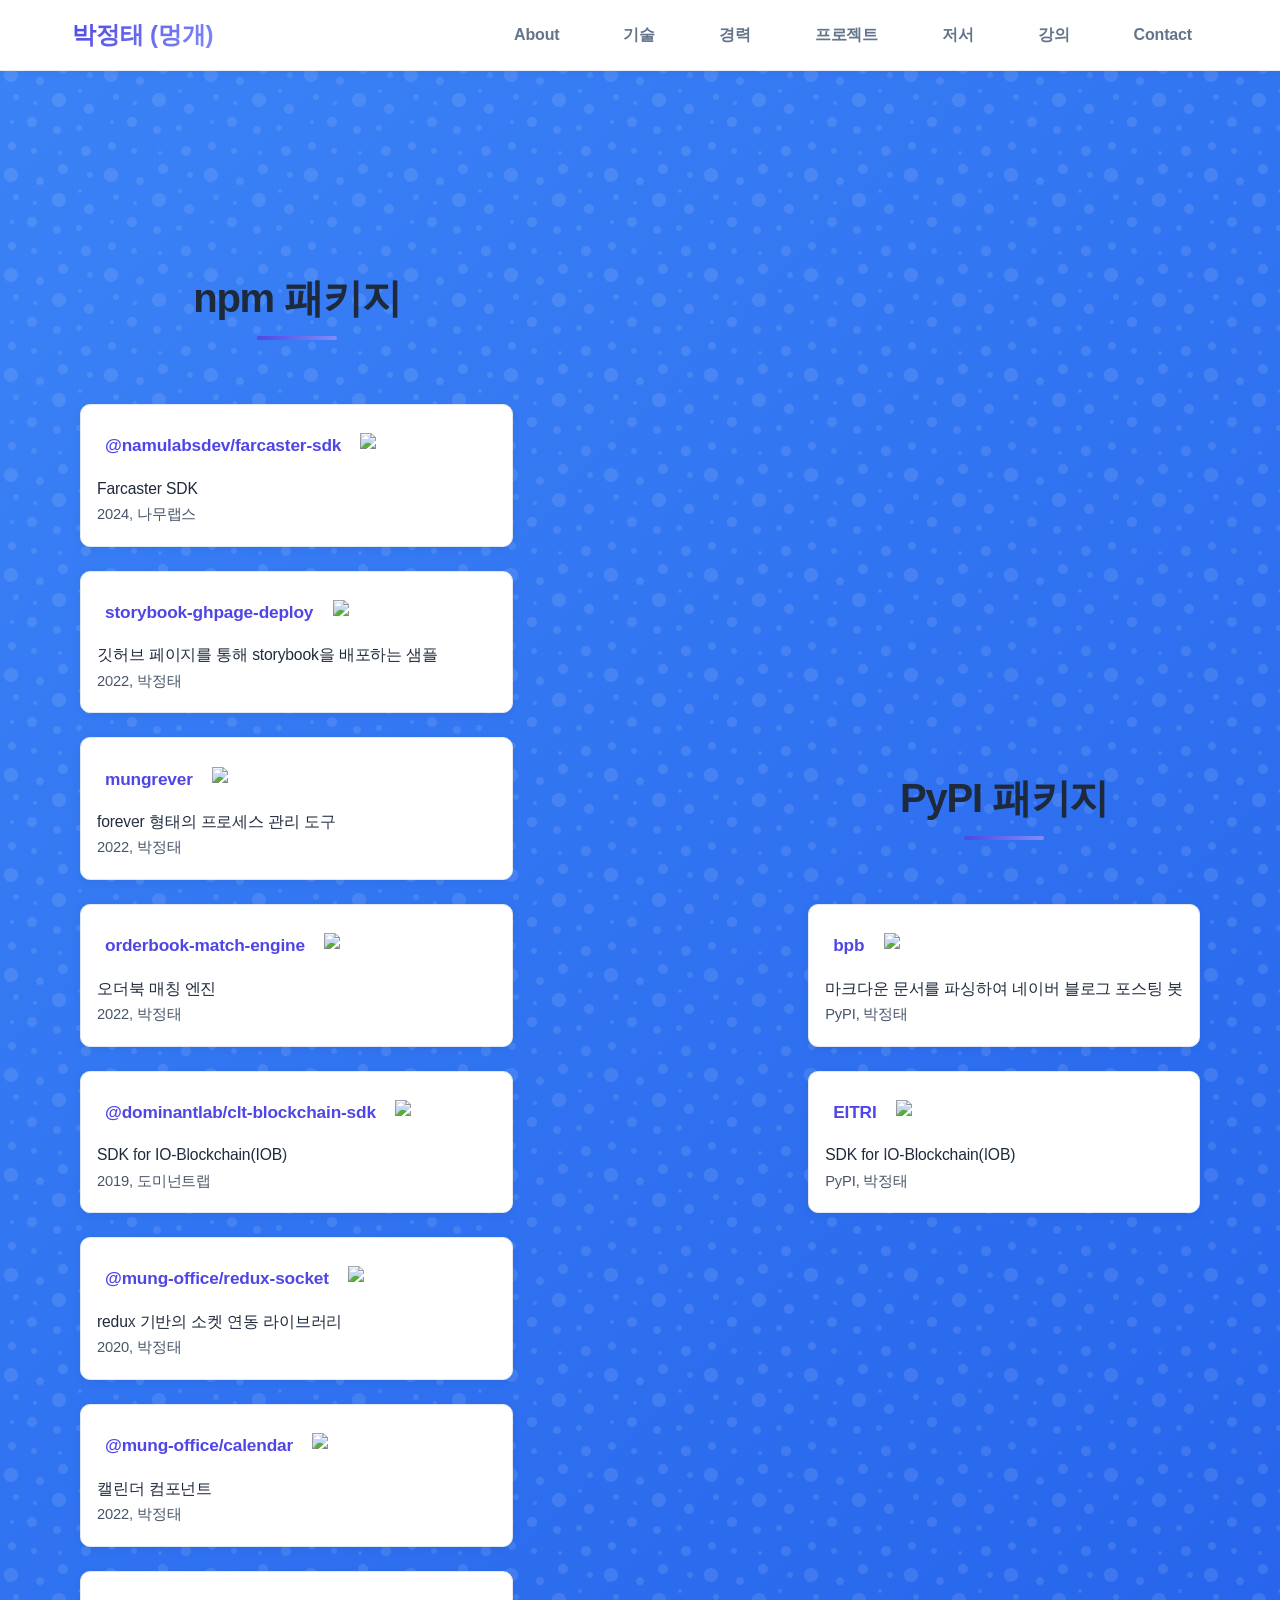
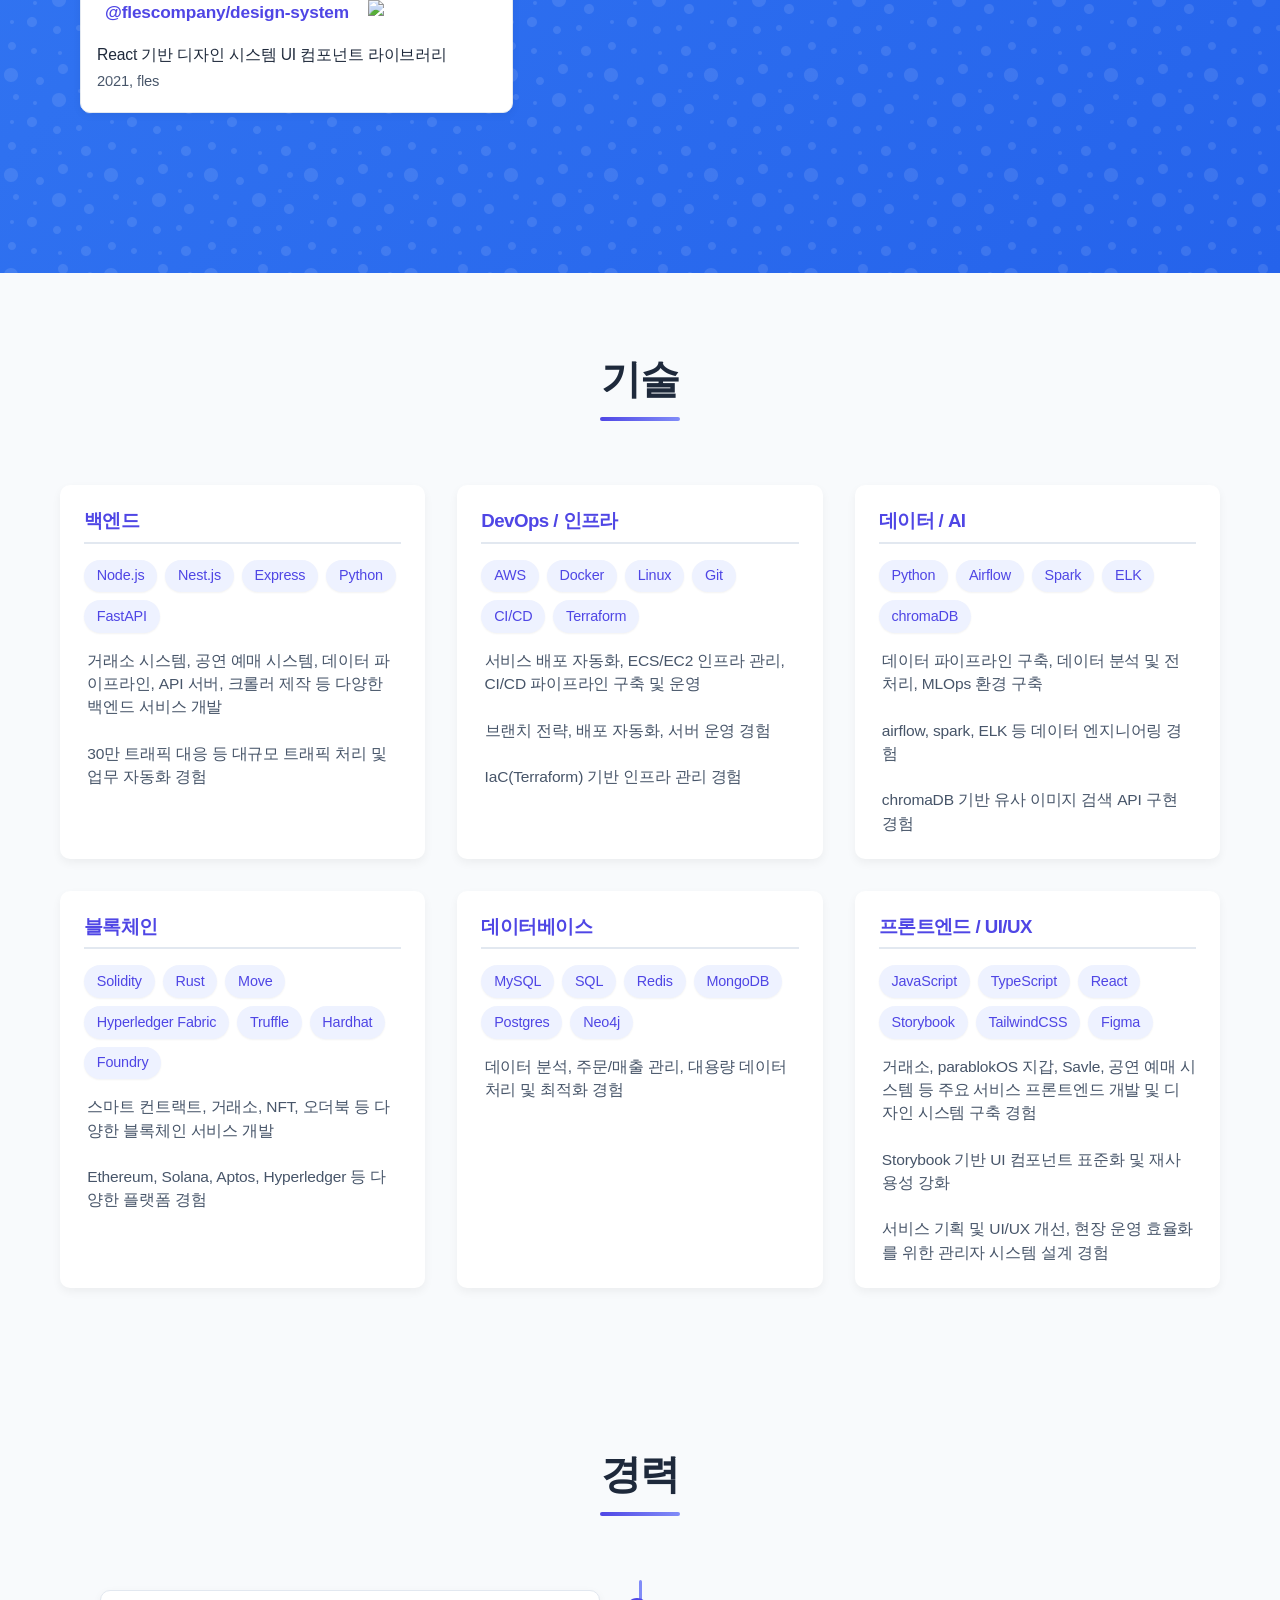
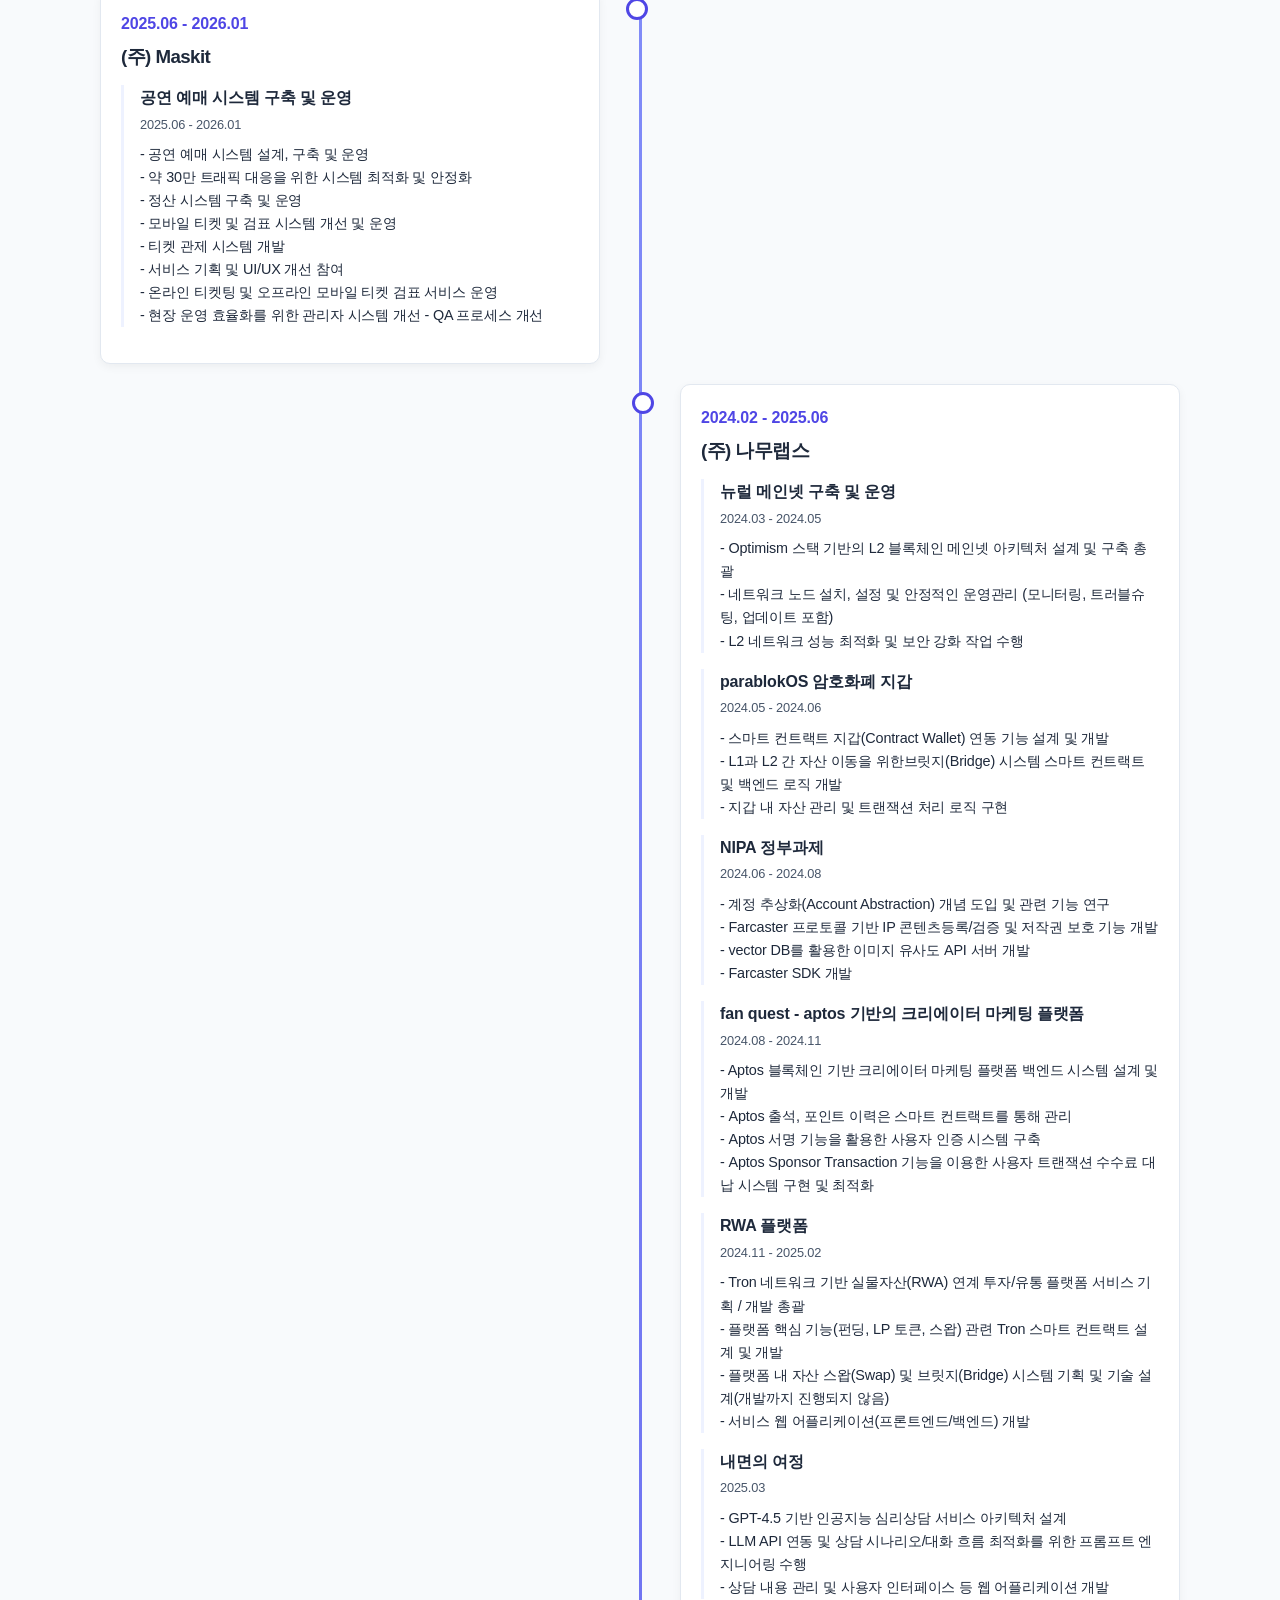
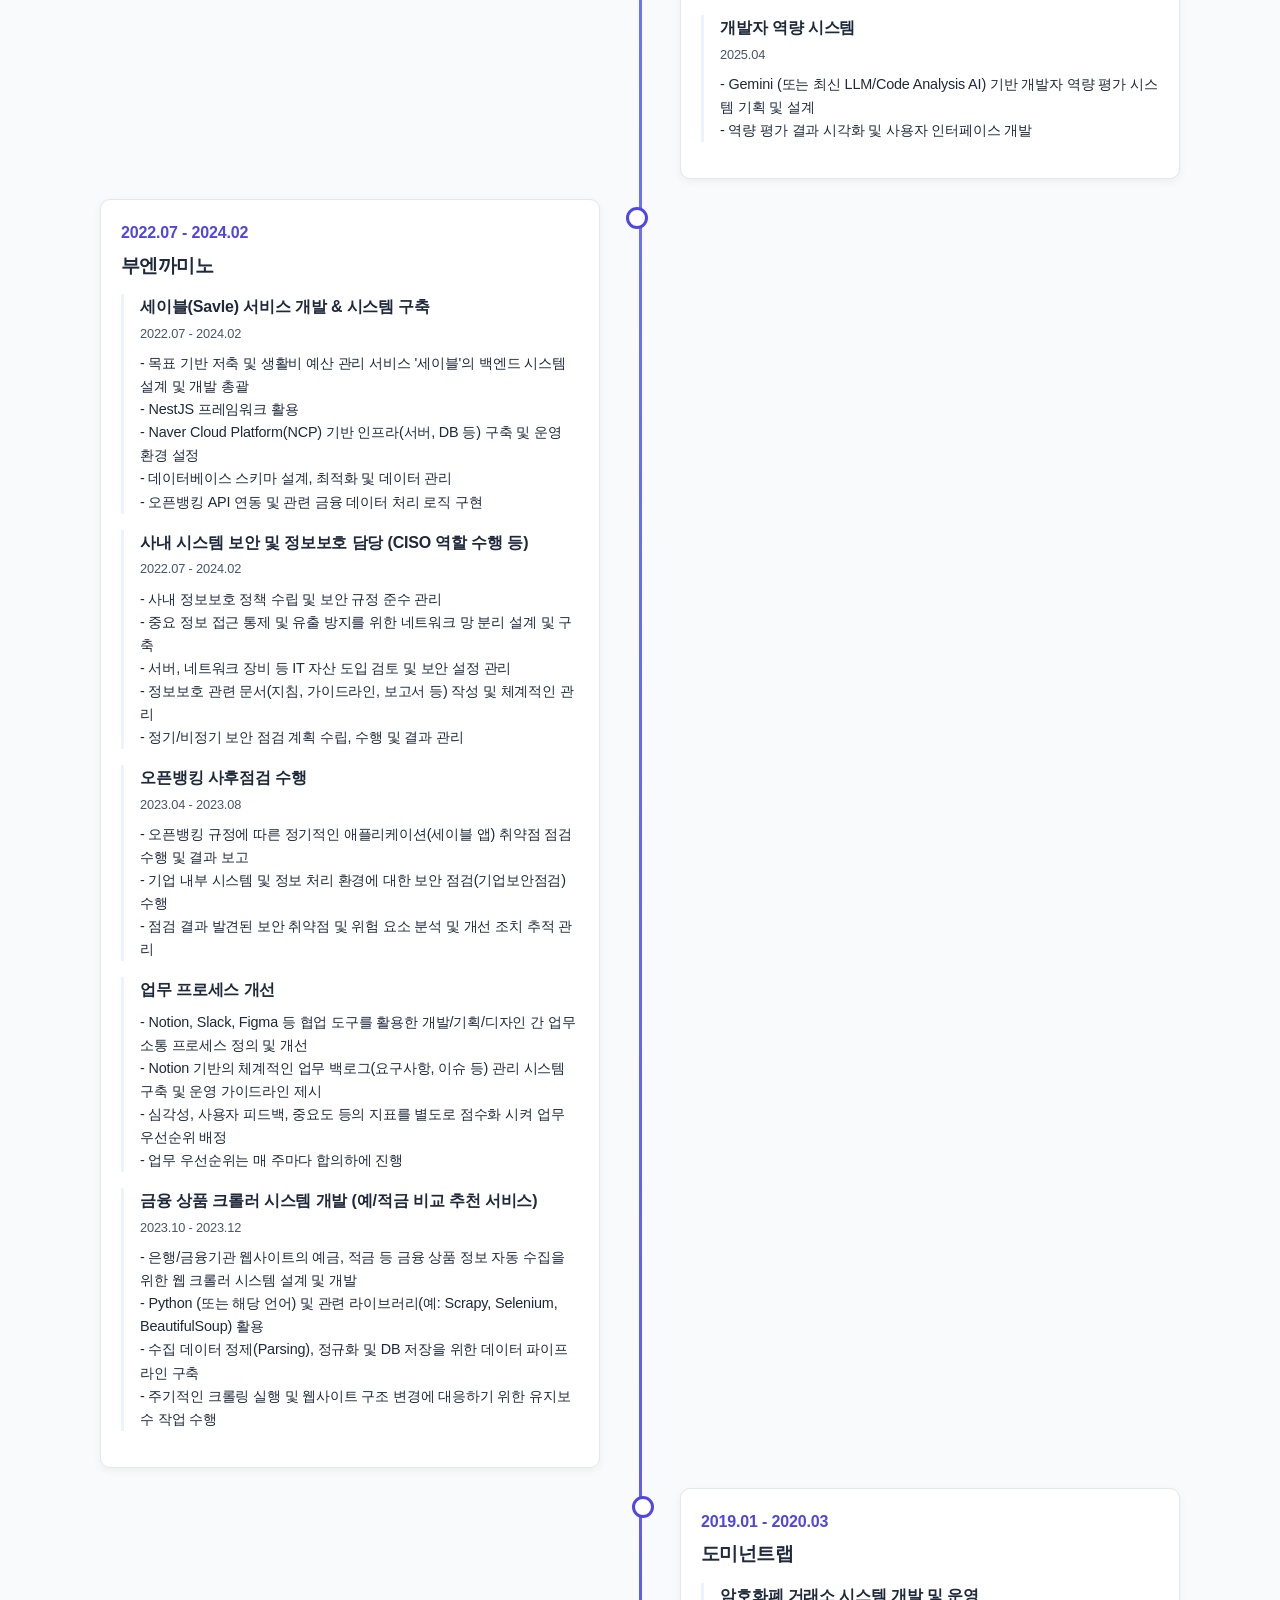
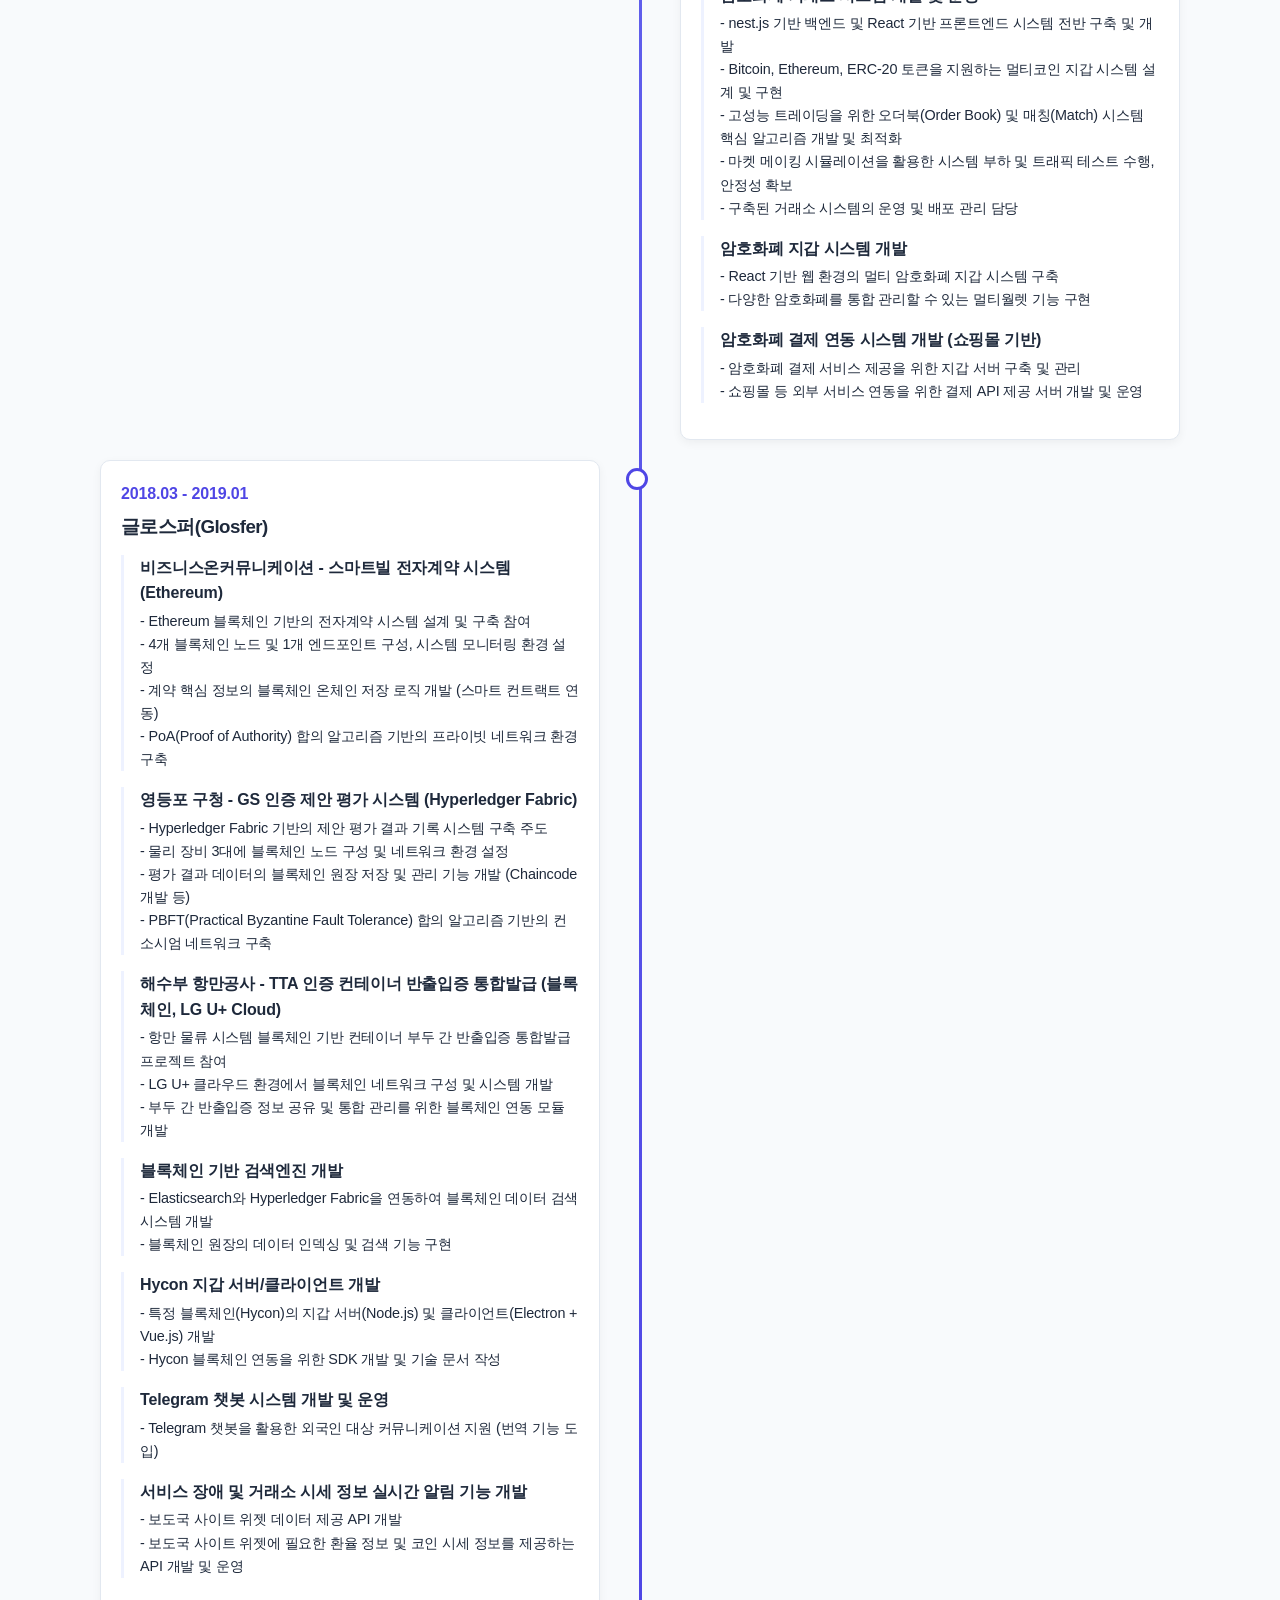
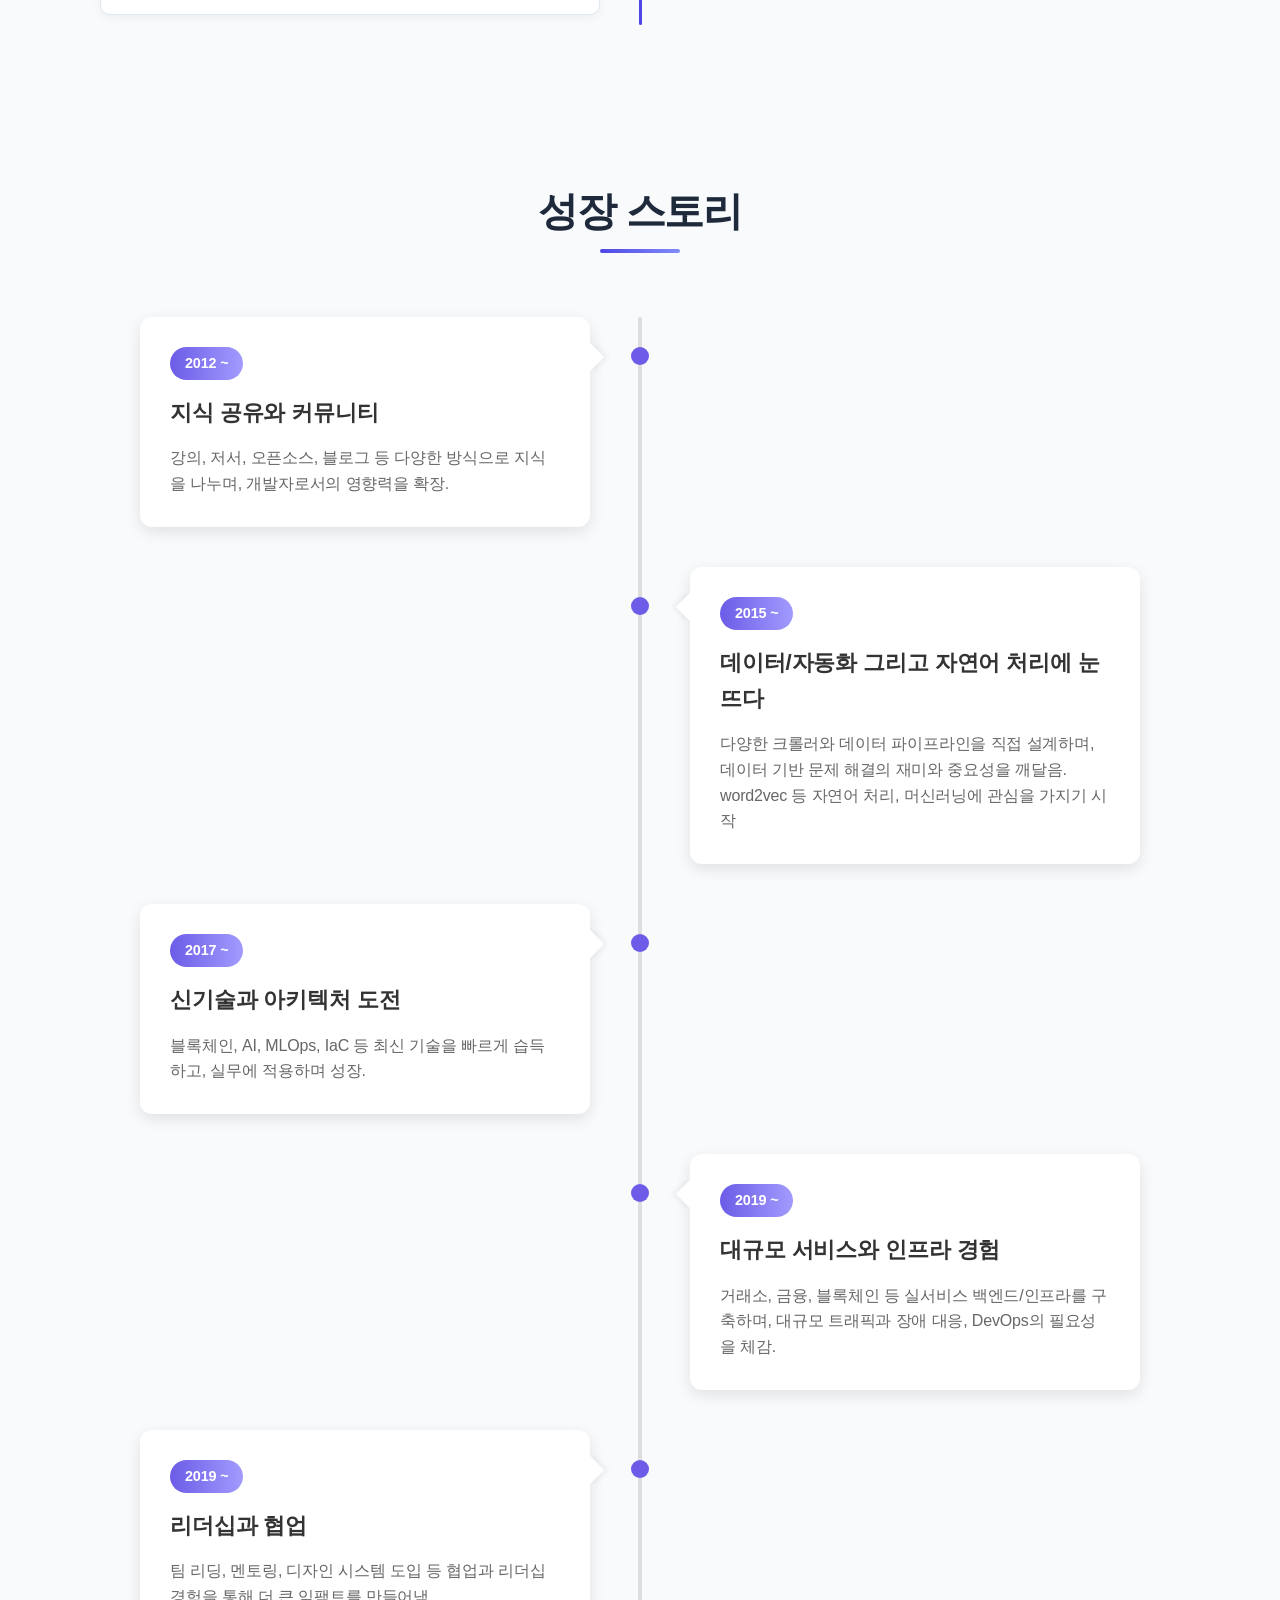
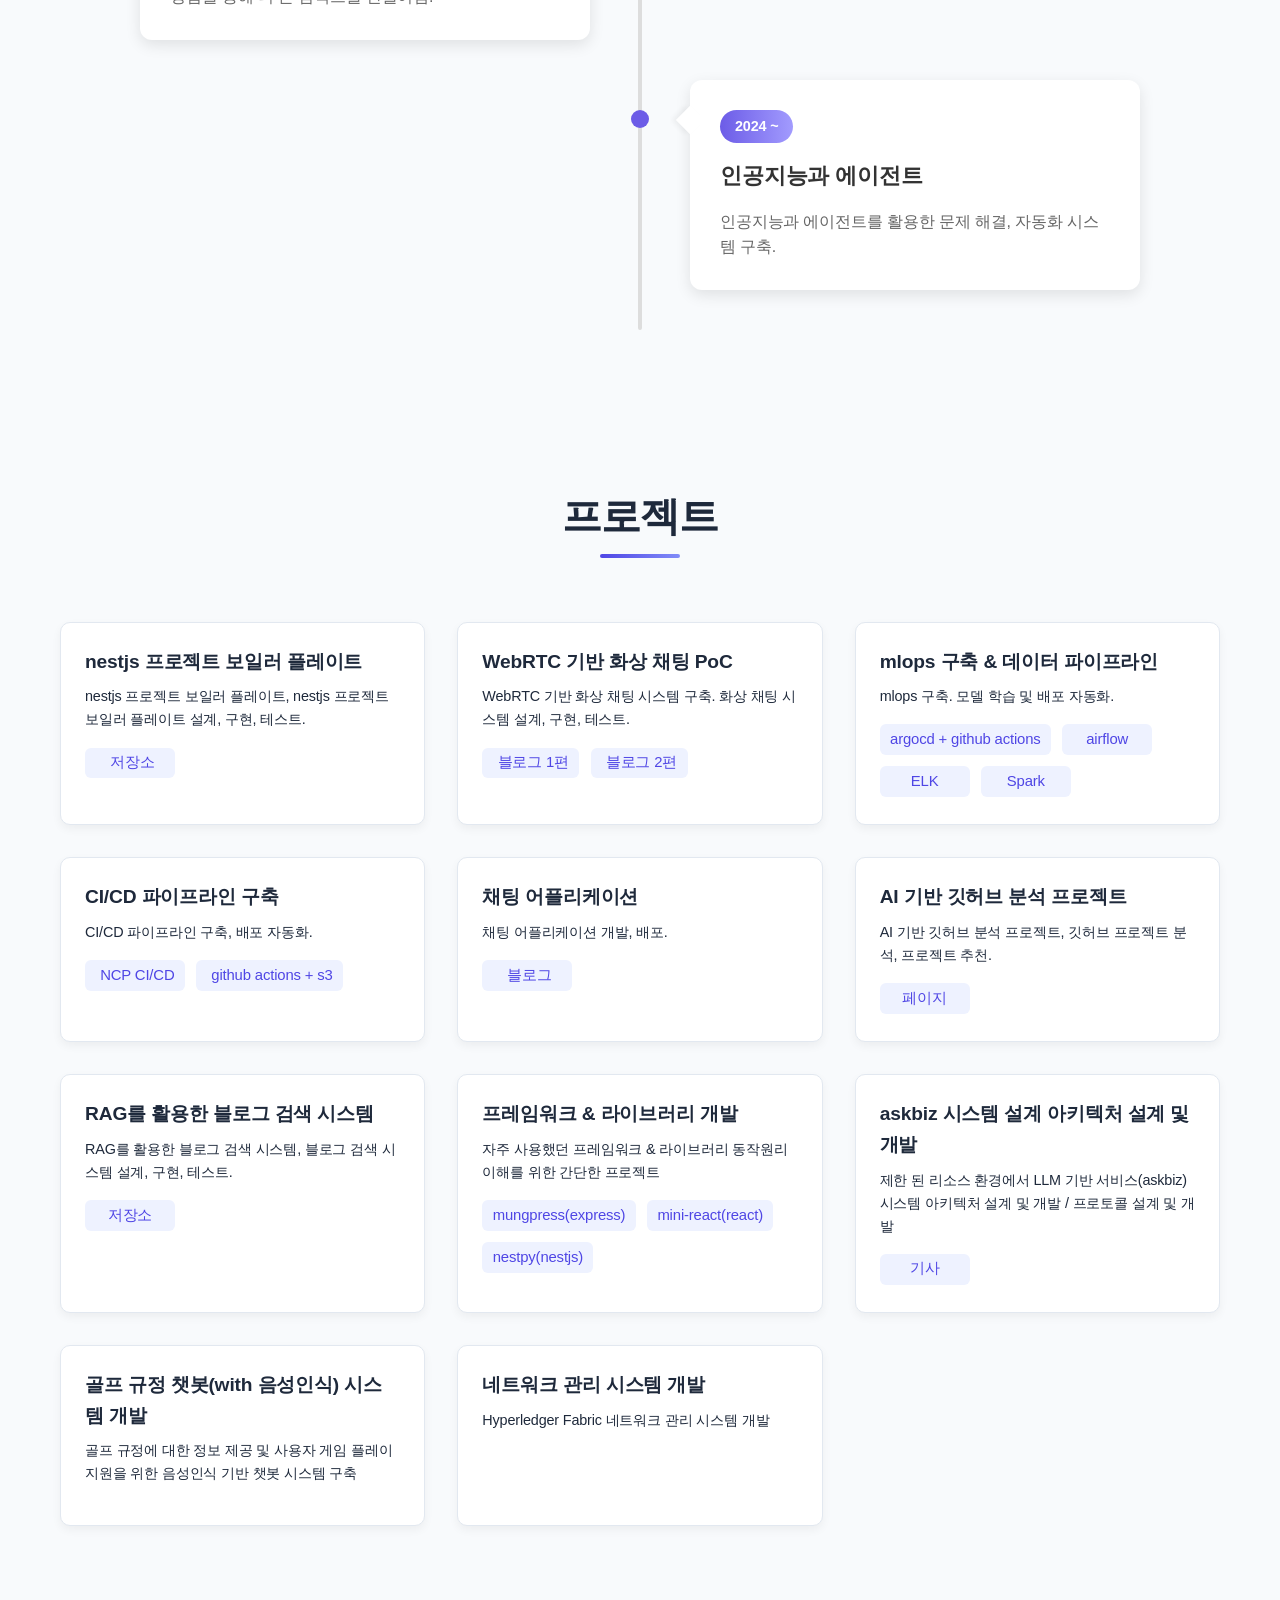
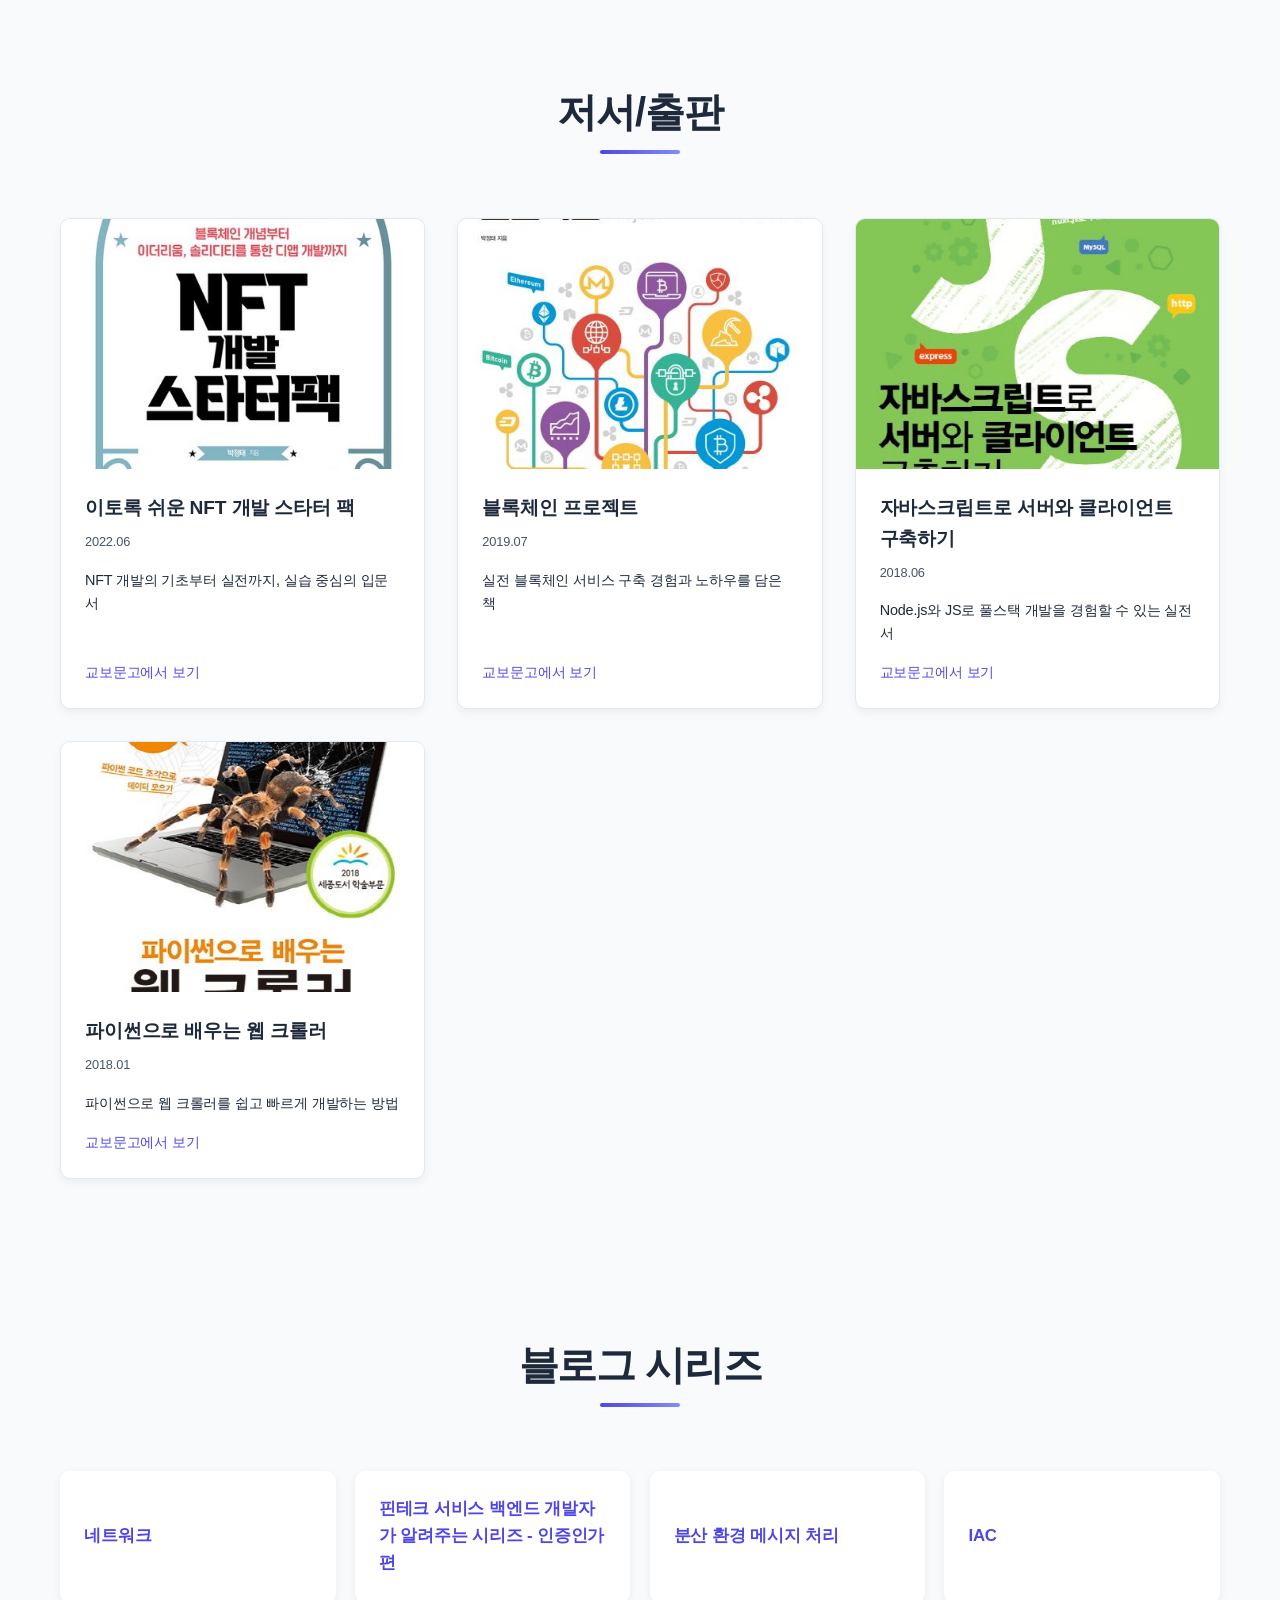
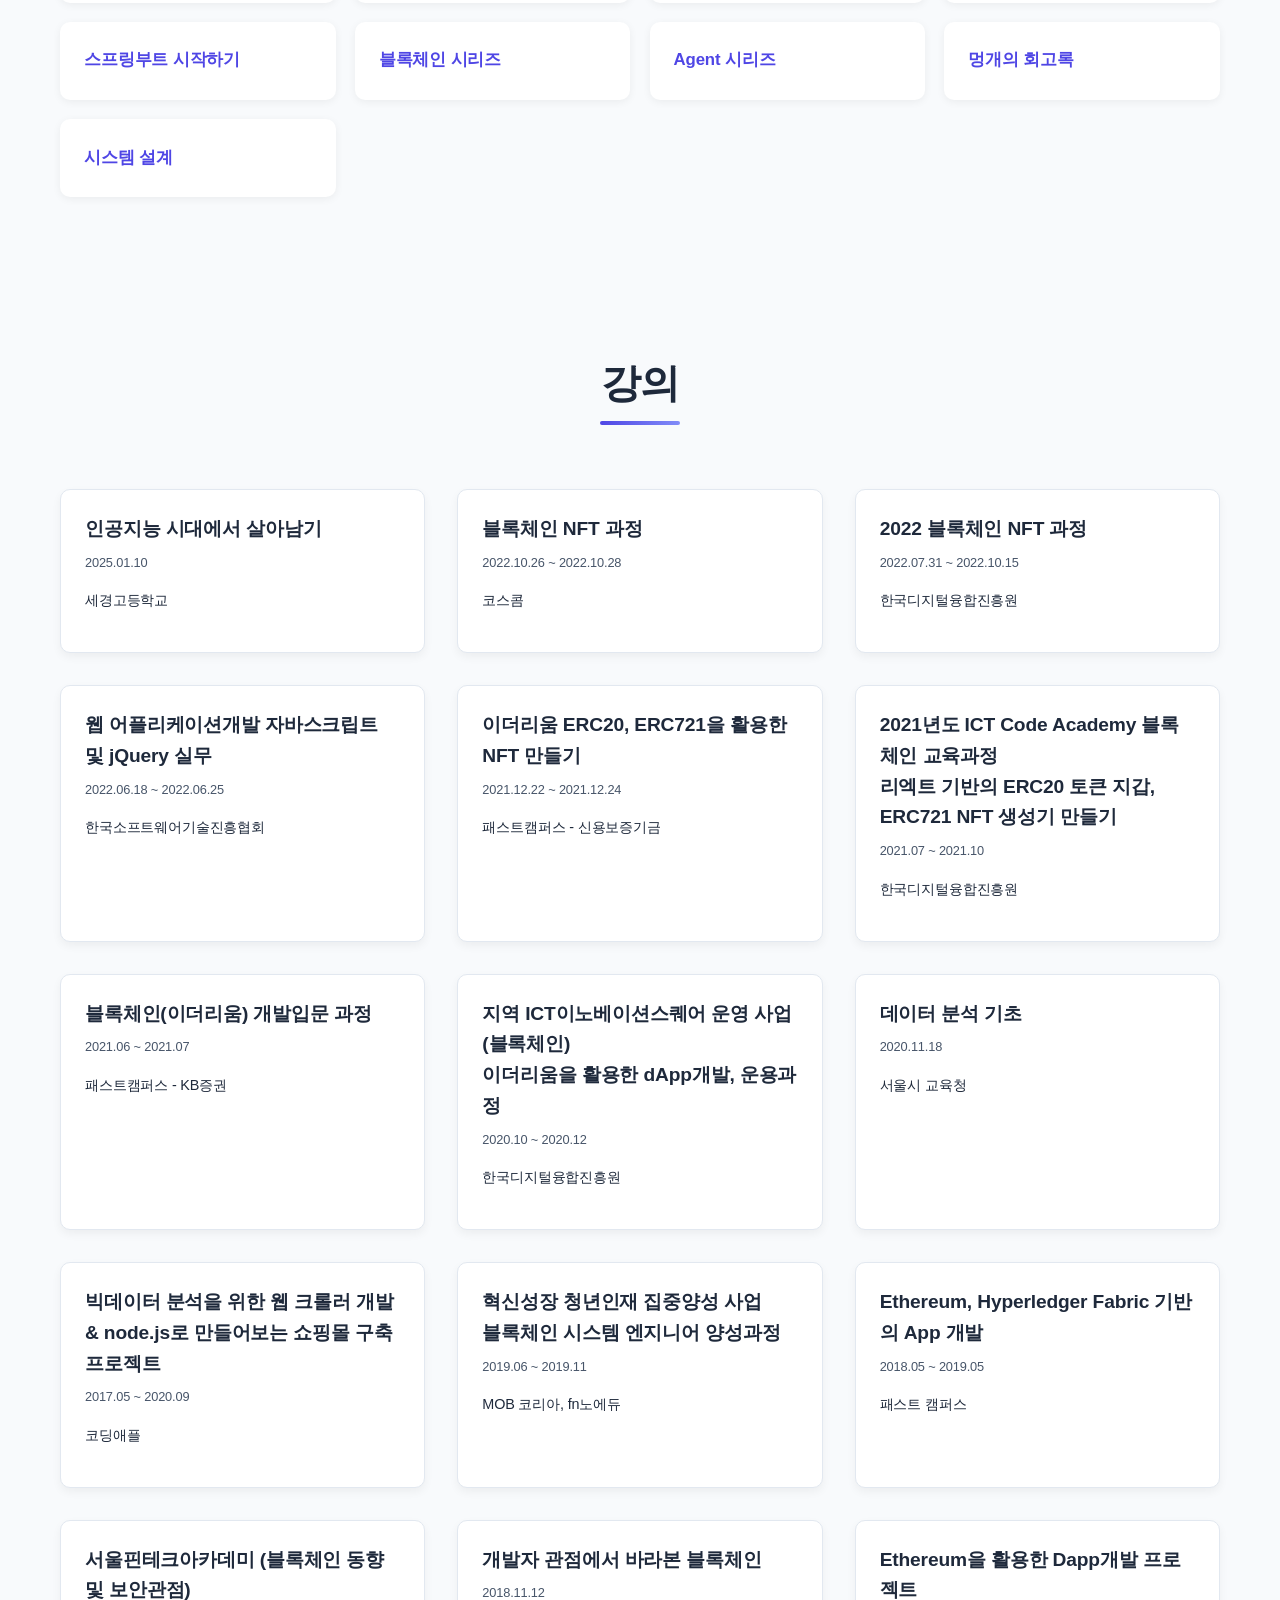
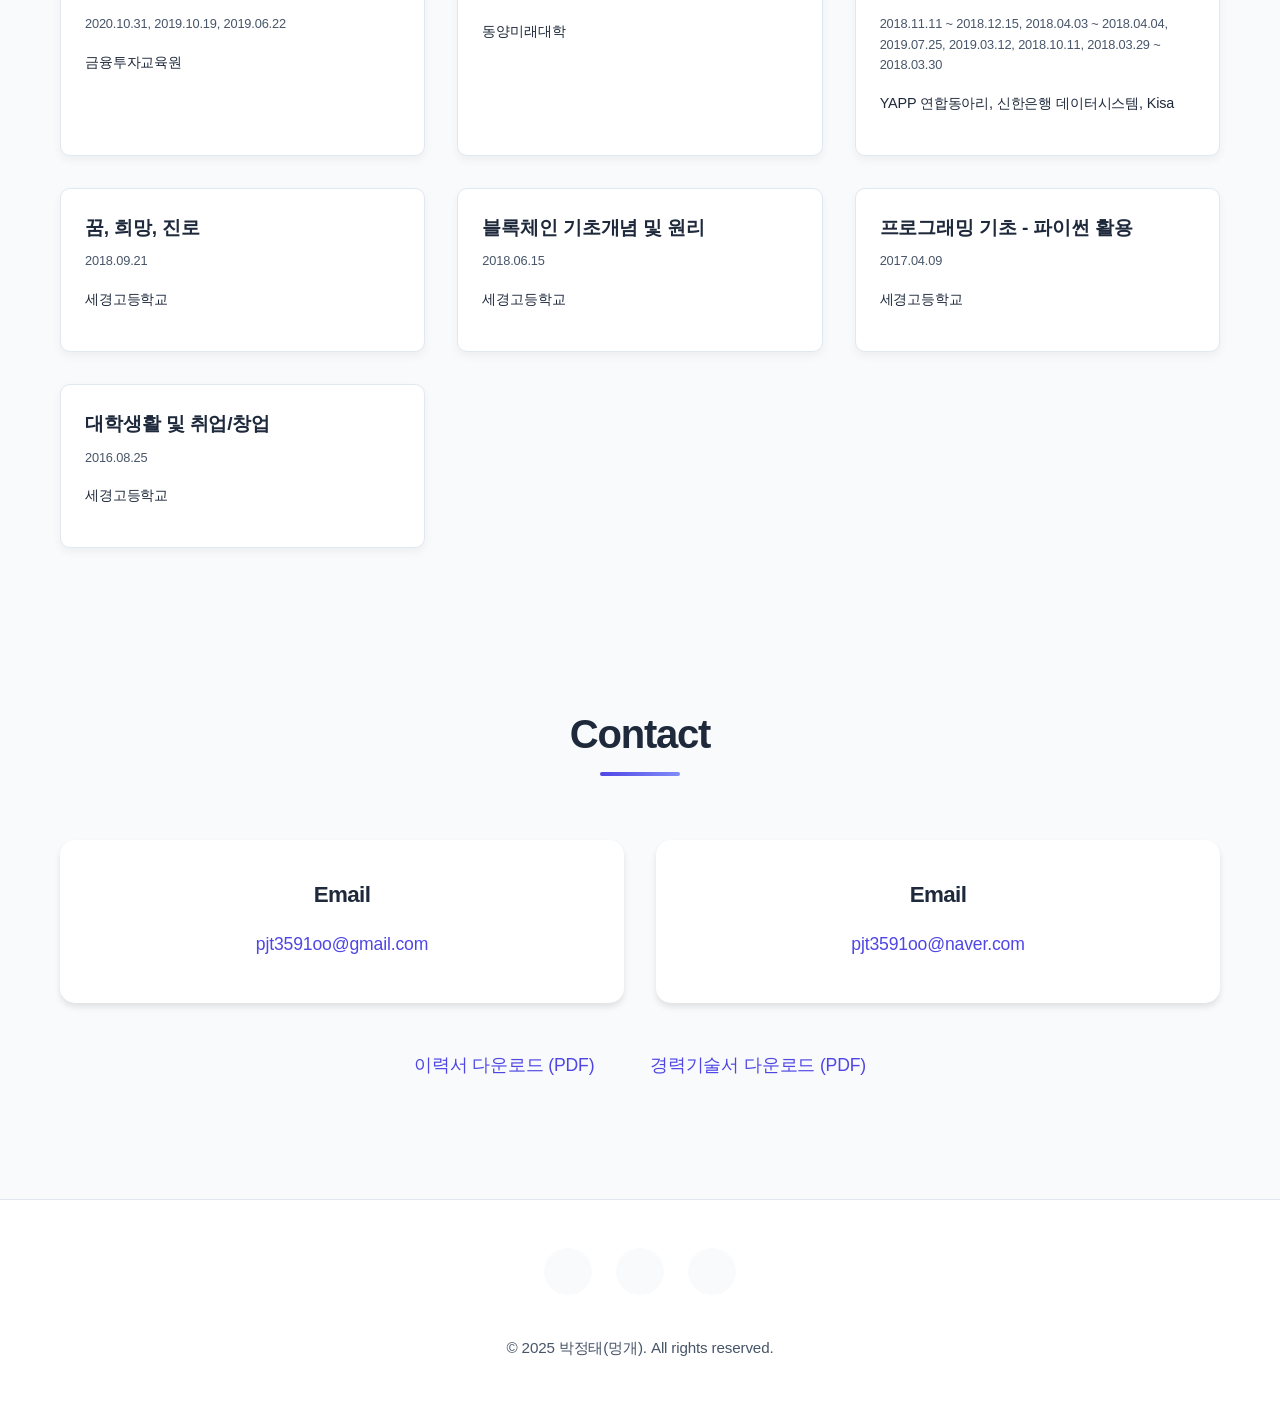
==== commit da9a5fed: "add: include npm and PyPI package sections in the resume" ====
--- a/index.html
+++ b/index.html
@@ -1751,71 +1751,138 @@
 
   <section class="hero" id="about">
     <div class="container hero-content">
-      <div class="hero-text">
-        <h1>박정태 (멍개)</h1>
-        <p>백엔드 개발자</p>
-        <p></p>
-        <div class="about-main-card">
-          <div class="about-main-content">
-            <div class="about-experience">
-              <div class="about-exp-title"><i class="fas fa-database"></i> <b>데이터 파이프라인 및 API 개발</b></div>
-              <div class="about-exp-desc">
-                800개 쇼핑몰의 사이즈 추천을 위한 데이터 파이프라인을 구축하며, 범용 크롤러 설계와 검수 자동화 도구(크롬 확장 프로그램) 개발로 데이터 품질과 수집 효율을 극대화했습니다.
-              </div>
-            </div>
-            <div class="about-experience">
-              <div class="about-exp-title"><i class="fas fa-cogs"></i> <b>업무 프로세스 자동화</b></div>
-              <div class="about-exp-desc">
-                오프라인 매출 데이터의 수동 집계 문제를 API 연동 및 자동화 프로그램 개발로 해결, 주문-반품-재주문 등 전체 업무 흐름을 시스템적으로 개선하여 생산성을 높였습니다.
-              </div>
-            </div>
-            <div class="about-experience">
-              <div class="about-exp-title"><i class="fas fa-language"></i> <b>커뮤니케이션 혁신</b></div>
-              <div class="about-exp-desc">
-                외국인 동료와의 소통 문제를 해결하기 위해 슬랙/텔레그램 번역 챗봇을 직접 개발, 실시간 번역으로 팀 커뮤니케이션 효율을 크게 향상시켰습니다.
-              </div>
-            </div>
-            <div class="about-experience">
-              <div class="about-exp-title"><i class="fas fa-layer-group"></i> <b>디자인 시스템 구축</b></div>
-              <div class="about-exp-desc">
-                퍼블리셔-개발자 협업의 비효율을 해소하고자 React/Storybook 기반 디자인 시스템을 도입, UI 컴포넌트 표준화와 재사용성 증대로 개발 생산성을 혁신했습니다.
-              </div>
-            </div>
-            <div class="about-experience">
-              <div class="about-exp-title"><i class="fas fa-user-check"></i> <b>사용자 경험 개선</b></div>
-              <div class="about-exp-desc">
-                오픈뱅킹 API 연동 방식 개선을 기획·제안하여, 반복 인증과 계좌번호 입력의 불편을 해소하는 사용자 중심의 서비스 개선을 주도했습니다.
-              </div>
-            </div>
-            <div class="about-experience">
-              <div class="about-exp-title"><i class="fas fa-shield-alt"></i> <b>보안 및 운영 프로세스 체계화</b></div>
-              <div class="about-exp-desc">
-                Savle 서비스의 오픈뱅킹 연동 및 보안 점검을 총괄하며, 일간~연간 단위의 표준화된 점검 프로세스를 구축해 시스템의 안정성과 보안성을 확보했습니다.
-              </div>
-            </div>
-            <div class="about-exp-summary">
-              이처럼 <b>기술과 프로세스, 협업, 사용자 경험</b> 등 다양한 관점에서 문제를 발견하고, 주도적으로 해결책을 설계·실행하는 데 강점을 가지고 있습니다.
-            </div>
-          </div>
-          <div class="about-main-info">
-            <div class="about-info">
-              <div class="info-item"><span class="label">이름</span> <span class="value black">박정태 (멍개)</span></div>
-              <div class="info-item"><span class="label">연락처</span> <span class="value black">+82 10-6500-3591</span></div>
-              <div class="info-item"><span class="label">이메일</span> <span class="value black">pjt3591oo@gmail.com</span></div>
-            </div>
-            <div class="social-links">
-              <a href="https://blog.naver.com/pjt3591oo" target="_blank" title="기술 블로그"><i class="fas fa-blog"></i></a>
-              <a href="https://github.com/pjt3591oo?tab=repositories" target="_blank" title="GitHub"><i
-                  class="fab fa-github"></i></a>
-              <a href="https://stackoverflow.com/users/8667760/%eb%a9%8d%ea%b0%9c-mung" target="_blank"
-                title="Stack Overflow"><i class="fab fa-stack-overflow"></i></a>
-            </div>
-          </div>
-        </div>
+      <section id="npm-packages" class="npm-packages">
+    <div class="container">
+      <div class="section-title">
+        <h2>npm 패키지</h2>
       </div>
-      <div class="hero-image">
-        <img src="./images/profile.png" alt="박정태 프로필 이미지">
+
+      <div class="npm-packages-list">
+        <div class="npm-package-card">
+          <div class="npm-package-header">
+            <a href="https://www.npmjs.com/package/@namulabsdev/farcaster-sdk" target="_blank"
+              class="npm-package-name">@namulabsdev/farcaster-sdk</a>
+            <img src="https://img.shields.io/npm/v/@namulabsdev/farcaster-sdk?color=2563eb" alt="npm version" />
+          </div>
+          <div class="npm-package-desc">
+            Farcaster SDK<br>
+            <span class="npm-package-meta">2024, 나무랩스</span>
+          </div>
+        </div>
+
+        <div class="npm-package-card">
+          <div class="npm-package-header">
+            <a href="https://www.npmjs.com/package/storybook-ghpage-deploy" target="_blank"
+              class="npm-package-name">storybook-ghpage-deploy</a>
+            <img src="https://img.shields.io/npm/v/storybook-ghpage-deploy?color=2563eb" alt="npm version" />
+          </div>
+          <div class="npm-package-desc">
+            깃허브 페이지를 통해 storybook을 배포하는 샘플<br>
+            <span class="npm-package-meta">2022, 박정태</span>
+          </div>
+        </div>
+        <div class="npm-package-card">
+          <div class="npm-package-header">
+            <a href="https://www.npmjs.com/package/mungrever" target="_blank" class="npm-package-name">mungrever</a>
+            <img src="https://img.shields.io/npm/v/mungrever?color=2563eb" alt="npm version" />
+          </div>
+          <div class="npm-package-desc">
+            forever 형태의 프로세스 관리 도구<br>
+            <span class="npm-package-meta">2022, 박정태</span>
+          </div>
+        </div>
+
+        <div class="npm-package-card">
+          <div class="npm-package-header">
+            <a href="https://www.npmjs.com/package/orderbook-match-engine" target="_blank"
+              class="npm-package-name">orderbook-match-engine</a>
+            <img src="https://img.shields.io/npm/v/orderbook-match-engine?color=2563eb" alt="npm version" />
+          </div>
+          <div class="npm-package-desc">
+            오더북 매칭 엔진<br>
+            <span class="npm-package-meta">2022, 박정태</span>
+          </div>
+        </div>
+
+        <div class="npm-package-card">
+          <div class="npm-package-header">
+            <a href="https://www.npmjs.com/package/@dominantlab/clt-blockchain-sdk" target="_blank"
+              class="npm-package-name">@dominantlab/clt-blockchain-sdk</a>
+            <img src="https://img.shields.io/npm/v/@dominantlab/clt-blockchain-sdk?color=2563eb" alt="npm version" />
+          </div>
+          <div class="npm-package-desc">
+            SDK for IO-Blockchain(IOB)<br>
+            <span class="npm-package-meta">2019, 도미넌트랩</span>
+          </div>
+        </div>
+
+        <div class="npm-package-card">
+          <div class="npm-package-header">
+            <a href="https://www.npmjs.com/package/@mung-office/redux-socket" target="_blank"
+              class="npm-package-name">@mung-office/redux-socket</a>
+            <img src="https://img.shields.io/npm/v/@mung-office/redux-socket?color=2563eb" alt="npm version" />
+          </div>
+          <div class="npm-package-desc">
+            redux 기반의 소켓 연동 라이브러리<br>
+            <span class="npm-package-meta">2020, 박정태</span>
+          </div>
+        </div>
+
+        <div class="npm-package-card">
+          <div class="npm-package-header">
+            <a href="https://www.npmjs.com/package/@mung-office/calendar" target="_blank"
+              class="npm-package-name">@mung-office/calendar</a>
+            <img src="https://img.shields.io/npm/v/@mung-office/calendar?color=2563eb" alt="npm version" />
+          </div>
+          <div class="npm-package-desc">
+            캘린더 컴포넌트<br>
+            <span class="npm-package-meta">2022, 박정태</span>
+          </div>
+        </div>
+
+        <div class="npm-package-card">
+          <div class="npm-package-header">
+            <a href="https://www.npmjs.com/package/@flescompany/design-system" target="_blank"
+              class="npm-package-name">@flescompany/design-system</a>
+            <img src="https://img.shields.io/npm/v/@flescompany/design-system?color=2563eb" alt="npm version" />
+          </div>
+          <div class="npm-package-desc">
+            React 기반 디자인 시스템 UI 컴포넌트 라이브러리<br>
+            <span class="npm-package-meta">2021, fles</span>
+          </div>
+        </div>
       </div>
+    </div>
+  </section>
+      <section id="pypi-packages" class="pypi-packages">
+    <div class="container">
+      <div class="section-title">
+        <h2>PyPI 패키지</h2>
+      </div>
+      <div class="pypi-packages-list">
+        <div class="pypi-package-card">
+          <div class="pypi-package-header">
+            <a href="https://pypi.org/project/bpb/" target="_blank" class="pypi-package-name">bpb</a>
+            <img src="https://img.shields.io/pypi/v/bpb?color=2563eb" alt="pypi version" />
+          </div>
+          <div class="pypi-package-desc">
+            마크다운 문서를 파싱하여 네이버 블로그 포스팅 봇<br>
+            <span class="pypi-package-meta">PyPI, 박정태</span>
+          </div>
+        </div>
+        <div class="pypi-package-card">
+          <div class="pypi-package-header">
+            <a href="https://pypi.org/project/EITRI/" target="_blank" class="pypi-package-name">EITRI</a>
+            <img src="https://img.shields.io/pypi/v/EITRI?color=2563eb" alt="pypi version" />
+          </div>
+          <div class="pypi-package-desc">
+            SDK for IO-Blockchain(IOB) <br>
+            <span class="pypi-package-meta">PyPI, 박정태</span>
+          </div>
+        </div>
+      </div>
+    </div>
+  </section>
     </div>
   </section>
 
@@ -1953,7 +2020,7 @@
             <div class="timeline-projects">
               <div class="project-item">
                 <div class="project-title">공연 예매 시스템 구축 및 운영</div>
-                <div class="project-date">2025.06 - 현재</div>
+                <div class="project-date">2025.06 - 2026.01</div>
                 <div class="project-desc">
                     - 공연 예매 시스템 설계, 구축 및 운영<br>
                     - 약 30만 트래픽 대응을 위한 시스템 최적화 및 안정화<br>
@@ -2379,140 +2446,6 @@
     </div>
   </section>
 
-  <section id="npm-packages" class="npm-packages">
-    <div class="container">
-      <div class="section-title">
-        <h2>npm 패키지</h2>
-      </div>
-
-      <div class="npm-packages-list">
-        <div class="npm-package-card">
-          <div class="npm-package-header">
-            <a href="https://www.npmjs.com/package/@namulabsdev/farcaster-sdk" target="_blank"
-              class="npm-package-name">@namulabsdev/farcaster-sdk</a>
-            <img src="https://img.shields.io/npm/v/@namulabsdev/farcaster-sdk?color=2563eb" alt="npm version" />
-          </div>
-          <div class="npm-package-desc">
-            Farcaster SDK<br>
-            <span class="npm-package-meta">2024, 나무랩스</span>
-          </div>
-        </div>
-
-        <div class="npm-package-card">
-          <div class="npm-package-header">
-            <a href="https://www.npmjs.com/package/storybook-ghpage-deploy" target="_blank"
-              class="npm-package-name">storybook-ghpage-deploy</a>
-            <img src="https://img.shields.io/npm/v/storybook-ghpage-deploy?color=2563eb" alt="npm version" />
-          </div>
-          <div class="npm-package-desc">
-            깃허브 페이지를 통해 storybook을 배포하는 샘플<br>
-            <span class="npm-package-meta">2022, 박정태</span>
-          </div>
-        </div>
-        <div class="npm-package-card">
-          <div class="npm-package-header">
-            <a href="https://www.npmjs.com/package/mungrever" target="_blank" class="npm-package-name">mungrever</a>
-            <img src="https://img.shields.io/npm/v/mungrever?color=2563eb" alt="npm version" />
-          </div>
-          <div class="npm-package-desc">
-            forever 형태의 프로세스 관리 도구<br>
-            <span class="npm-package-meta">2022, 박정태</span>
-          </div>
-        </div>
-
-        <div class="npm-package-card">
-          <div class="npm-package-header">
-            <a href="https://www.npmjs.com/package/orderbook-match-engine" target="_blank"
-              class="npm-package-name">orderbook-match-engine</a>
-            <img src="https://img.shields.io/npm/v/orderbook-match-engine?color=2563eb" alt="npm version" />
-          </div>
-          <div class="npm-package-desc">
-            오더북 매칭 엔진<br>
-            <span class="npm-package-meta">2022, 박정태</span>
-          </div>
-        </div>
-
-        <div class="npm-package-card">
-          <div class="npm-package-header">
-            <a href="https://www.npmjs.com/package/@dominantlab/clt-blockchain-sdk" target="_blank"
-              class="npm-package-name">@dominantlab/clt-blockchain-sdk</a>
-            <img src="https://img.shields.io/npm/v/@dominantlab/clt-blockchain-sdk?color=2563eb" alt="npm version" />
-          </div>
-          <div class="npm-package-desc">
-            SDK for IO-Blockchain(IOB)<br>
-            <span class="npm-package-meta">2019, 도미넌트랩</span>
-          </div>
-        </div>
-
-        <div class="npm-package-card">
-          <div class="npm-package-header">
-            <a href="https://www.npmjs.com/package/@mung-office/redux-socket" target="_blank"
-              class="npm-package-name">@mung-office/redux-socket</a>
-            <img src="https://img.shields.io/npm/v/@mung-office/redux-socket?color=2563eb" alt="npm version" />
-          </div>
-          <div class="npm-package-desc">
-            redux 기반의 소켓 연동 라이브러리<br>
-            <span class="npm-package-meta">2020, 박정태</span>
-          </div>
-        </div>
-
-        <div class="npm-package-card">
-          <div class="npm-package-header">
-            <a href="https://www.npmjs.com/package/@mung-office/calendar" target="_blank"
-              class="npm-package-name">@mung-office/calendar</a>
-            <img src="https://img.shields.io/npm/v/@mung-office/calendar?color=2563eb" alt="npm version" />
-          </div>
-          <div class="npm-package-desc">
-            캘린더 컴포넌트<br>
-            <span class="npm-package-meta">2022, 박정태</span>
-          </div>
-        </div>
-
-        <div class="npm-package-card">
-          <div class="npm-package-header">
-            <a href="https://www.npmjs.com/package/@flescompany/design-system" target="_blank"
-              class="npm-package-name">@flescompany/design-system</a>
-            <img src="https://img.shields.io/npm/v/@flescompany/design-system?color=2563eb" alt="npm version" />
-          </div>
-          <div class="npm-package-desc">
-            React 기반 디자인 시스템 UI 컴포넌트 라이브러리<br>
-            <span class="npm-package-meta">2021, fles</span>
-          </div>
-        </div>
-      </div>
-    </div>
-  </section>
-
-  <section id="pypi-packages" class="pypi-packages">
-    <div class="container">
-      <div class="section-title">
-        <h2>PyPI 패키지</h2>
-      </div>
-      <div class="pypi-packages-list">
-        <div class="pypi-package-card">
-          <div class="pypi-package-header">
-            <a href="https://pypi.org/project/bpb/" target="_blank" class="pypi-package-name">bpb</a>
-            <img src="https://img.shields.io/pypi/v/bpb?color=2563eb" alt="pypi version" />
-          </div>
-          <div class="pypi-package-desc">
-            마크다운 문서를 파싱하여 네이버 블로그 포스팅 봇<br>
-            <span class="pypi-package-meta">PyPI, 박정태</span>
-          </div>
-        </div>
-        <div class="pypi-package-card">
-          <div class="pypi-package-header">
-            <a href="https://pypi.org/project/EITRI/" target="_blank" class="pypi-package-name">EITRI</a>
-            <img src="https://img.shields.io/pypi/v/EITRI?color=2563eb" alt="pypi version" />
-          </div>
-          <div class="pypi-package-desc">
-            SDK for IO-Blockchain(IOB) <br>
-            <span class="pypi-package-meta">PyPI, 박정태</span>
-          </div>
-        </div>
-      </div>
-    </div>
-  </section>
-
   <section id="publications" class="publications">
     <div class="container">
       <div class="section-title">
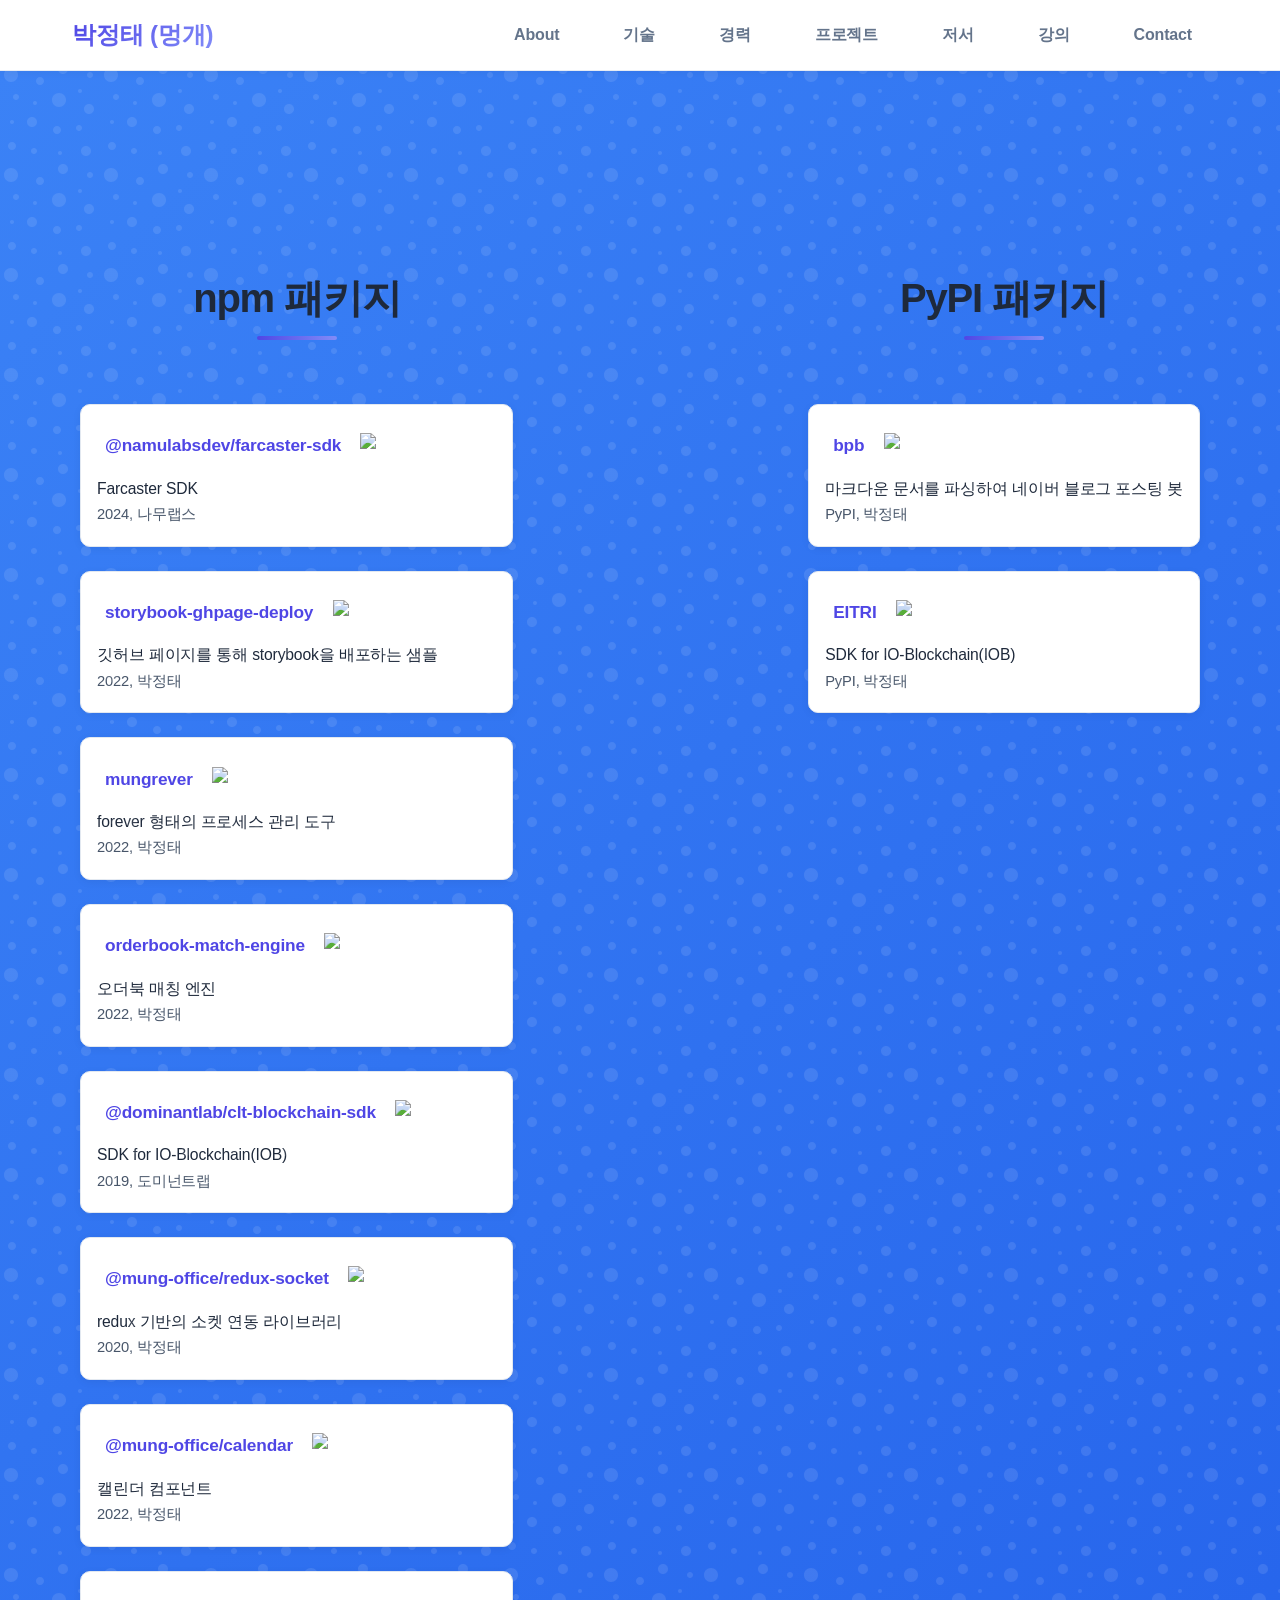
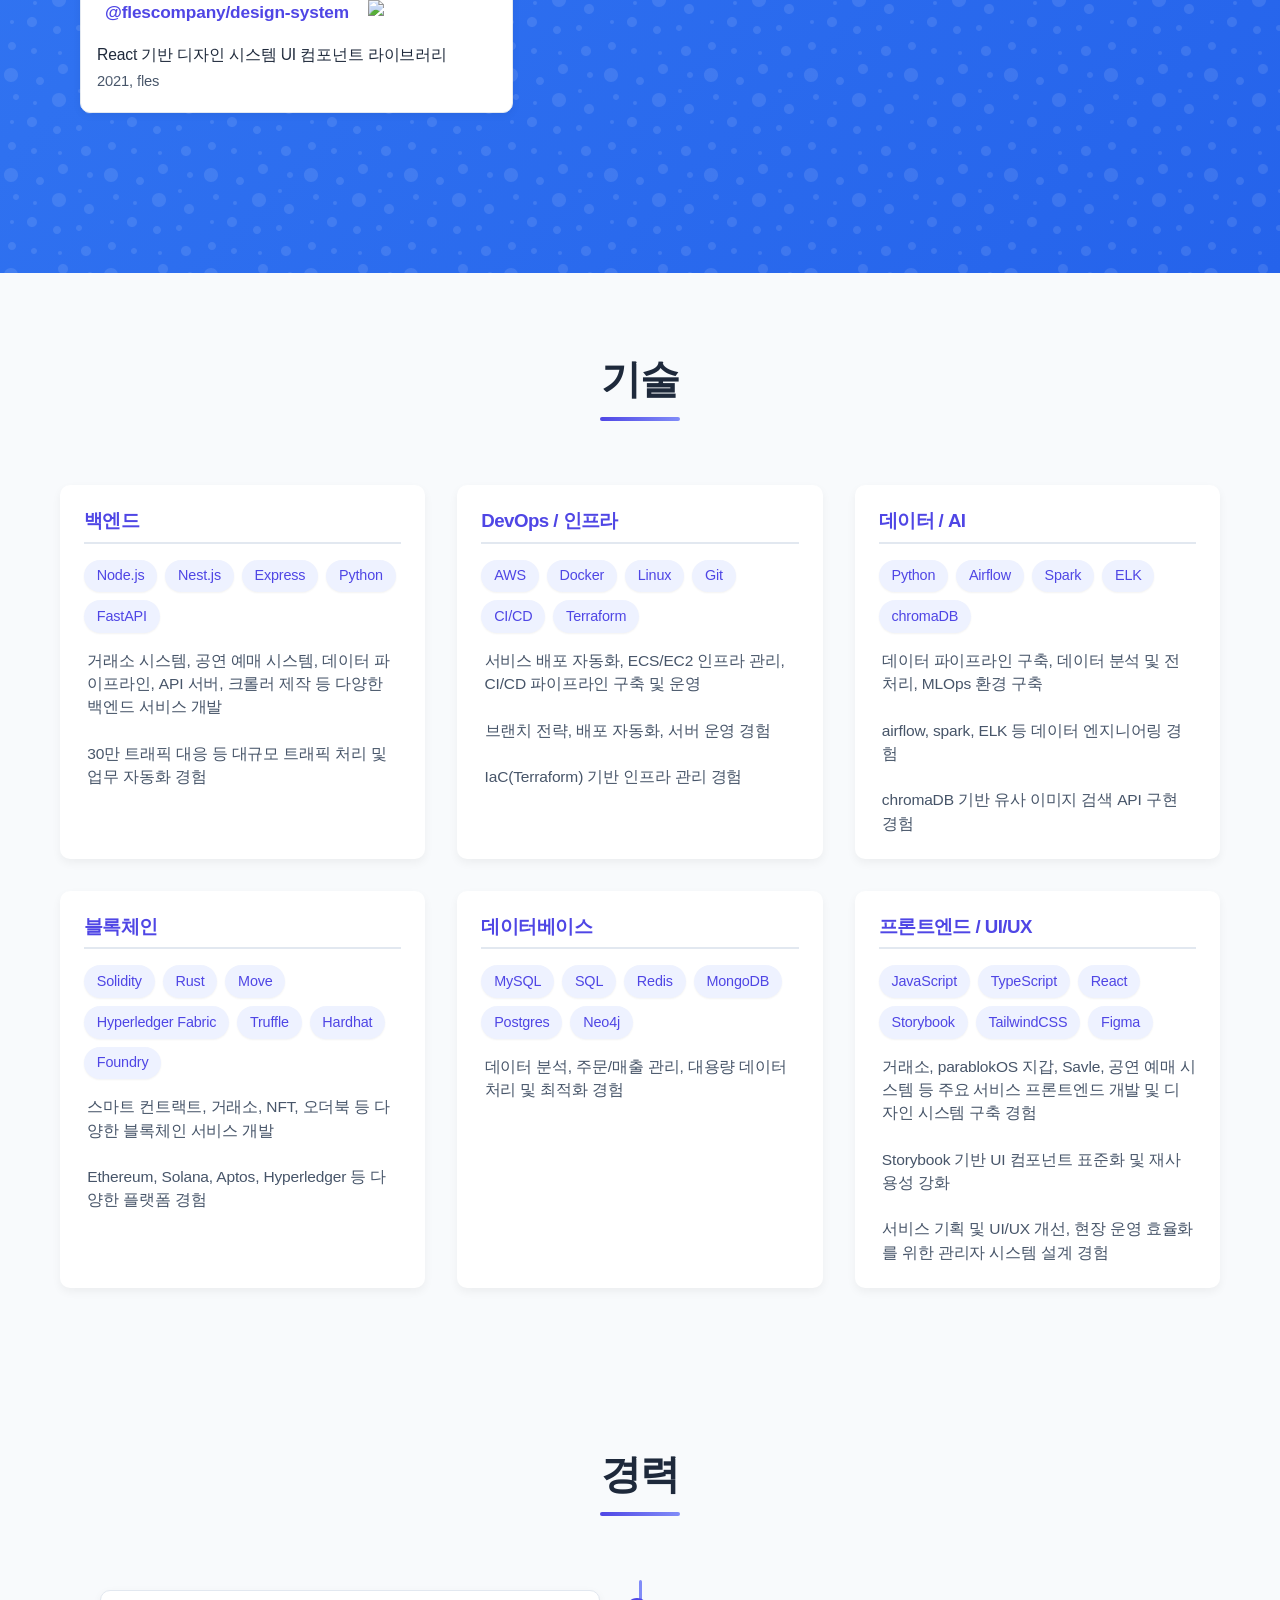
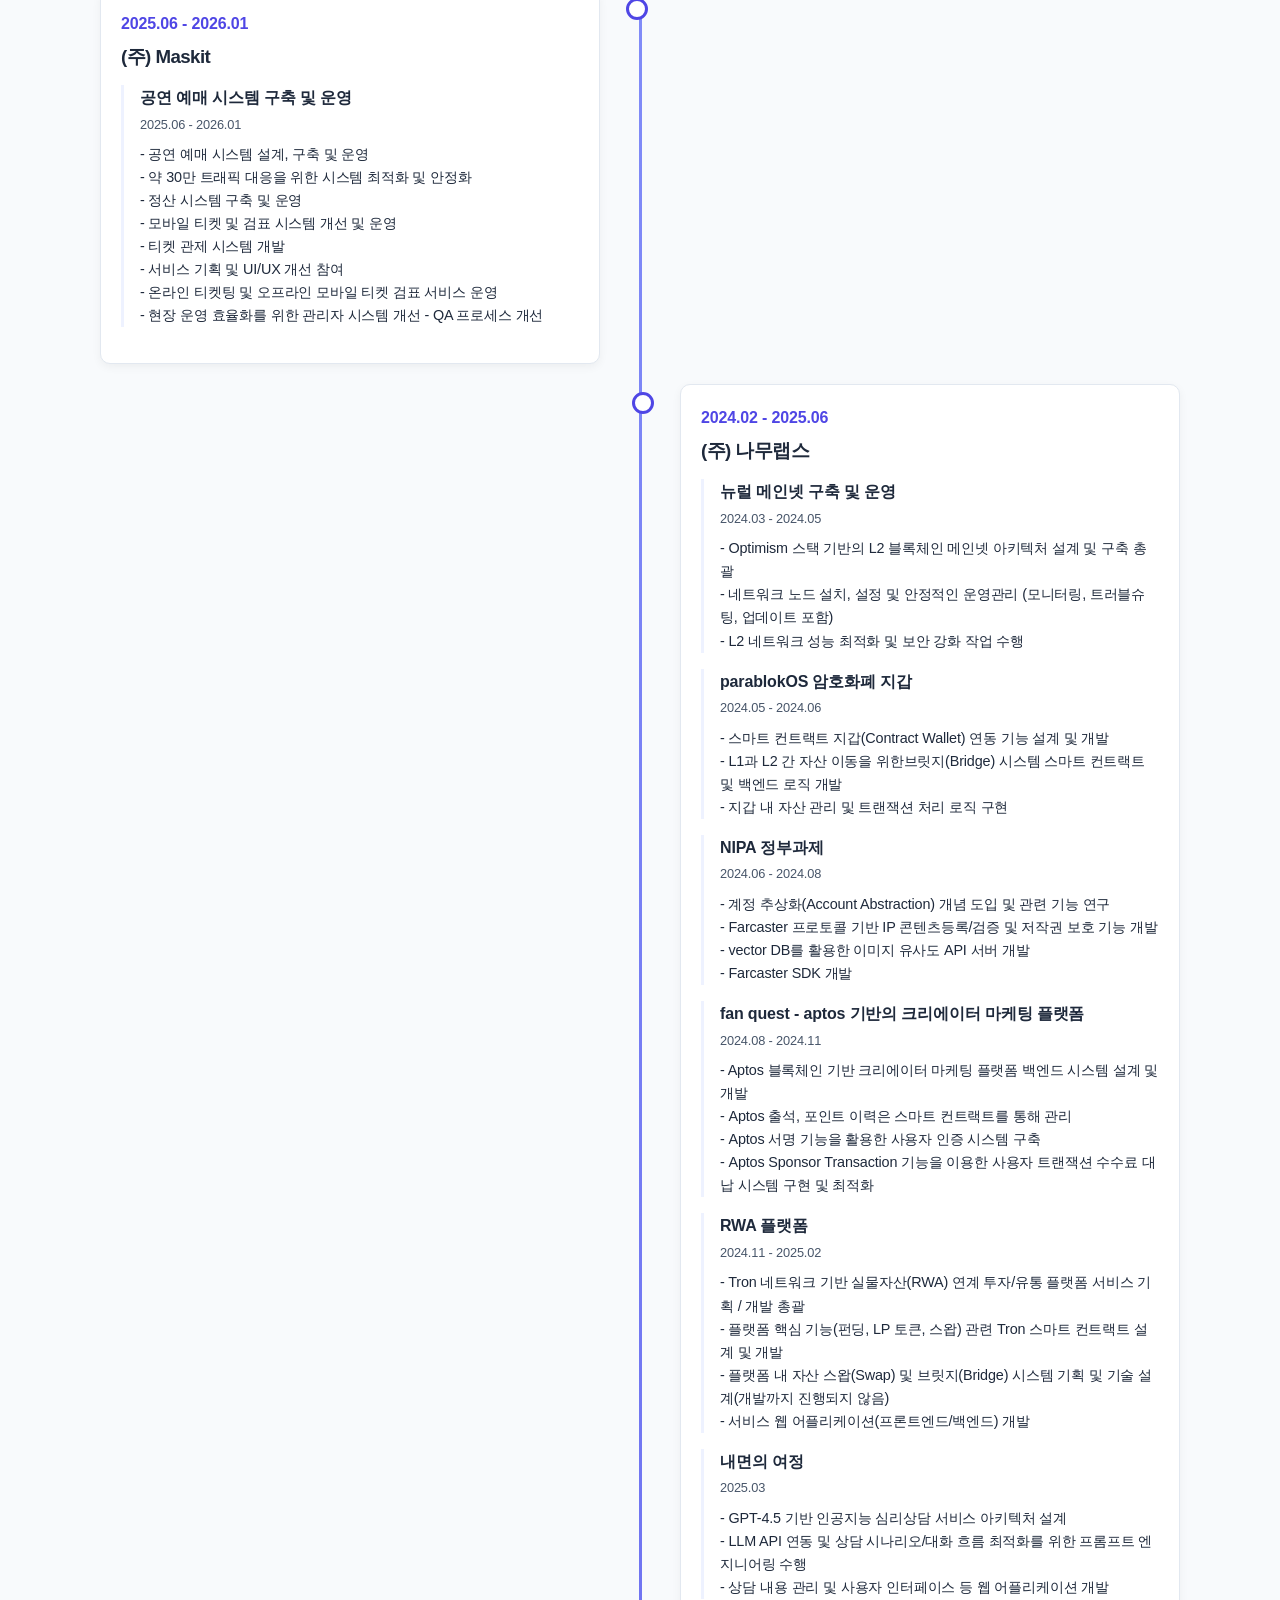
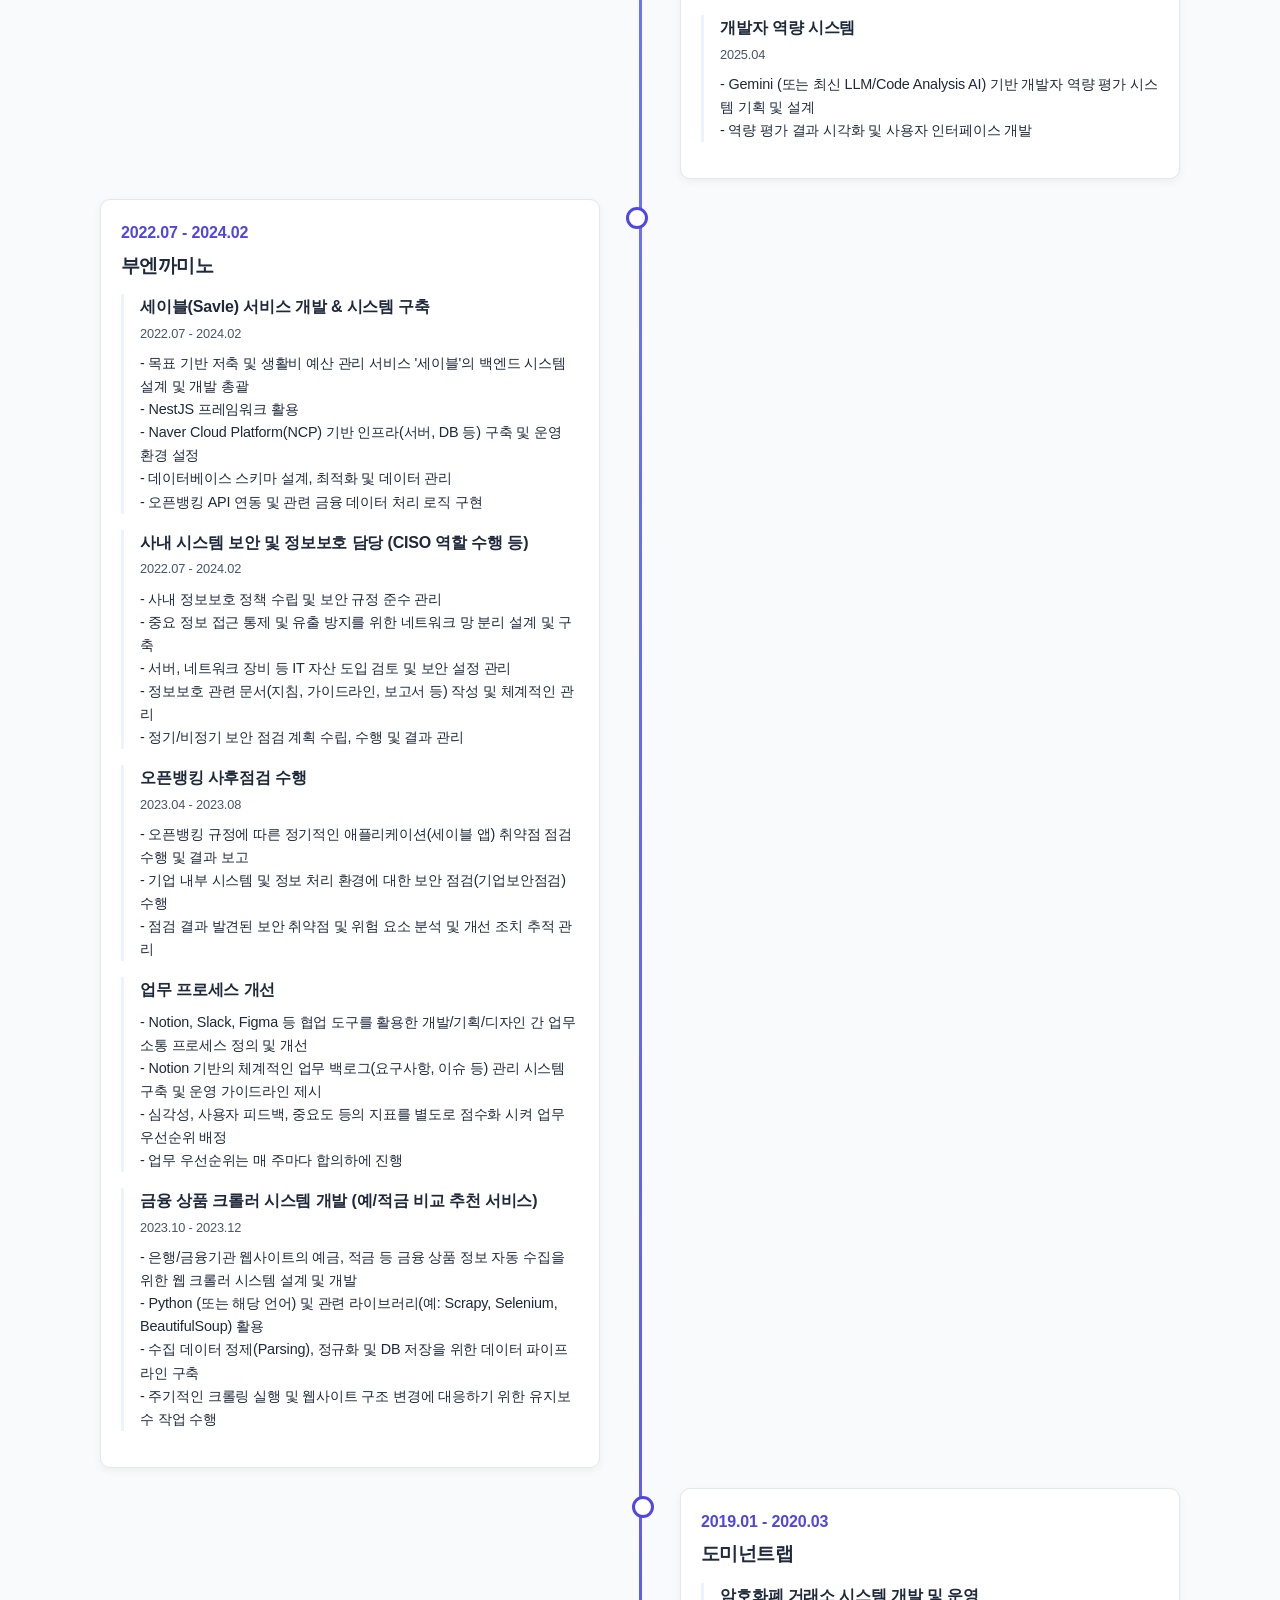
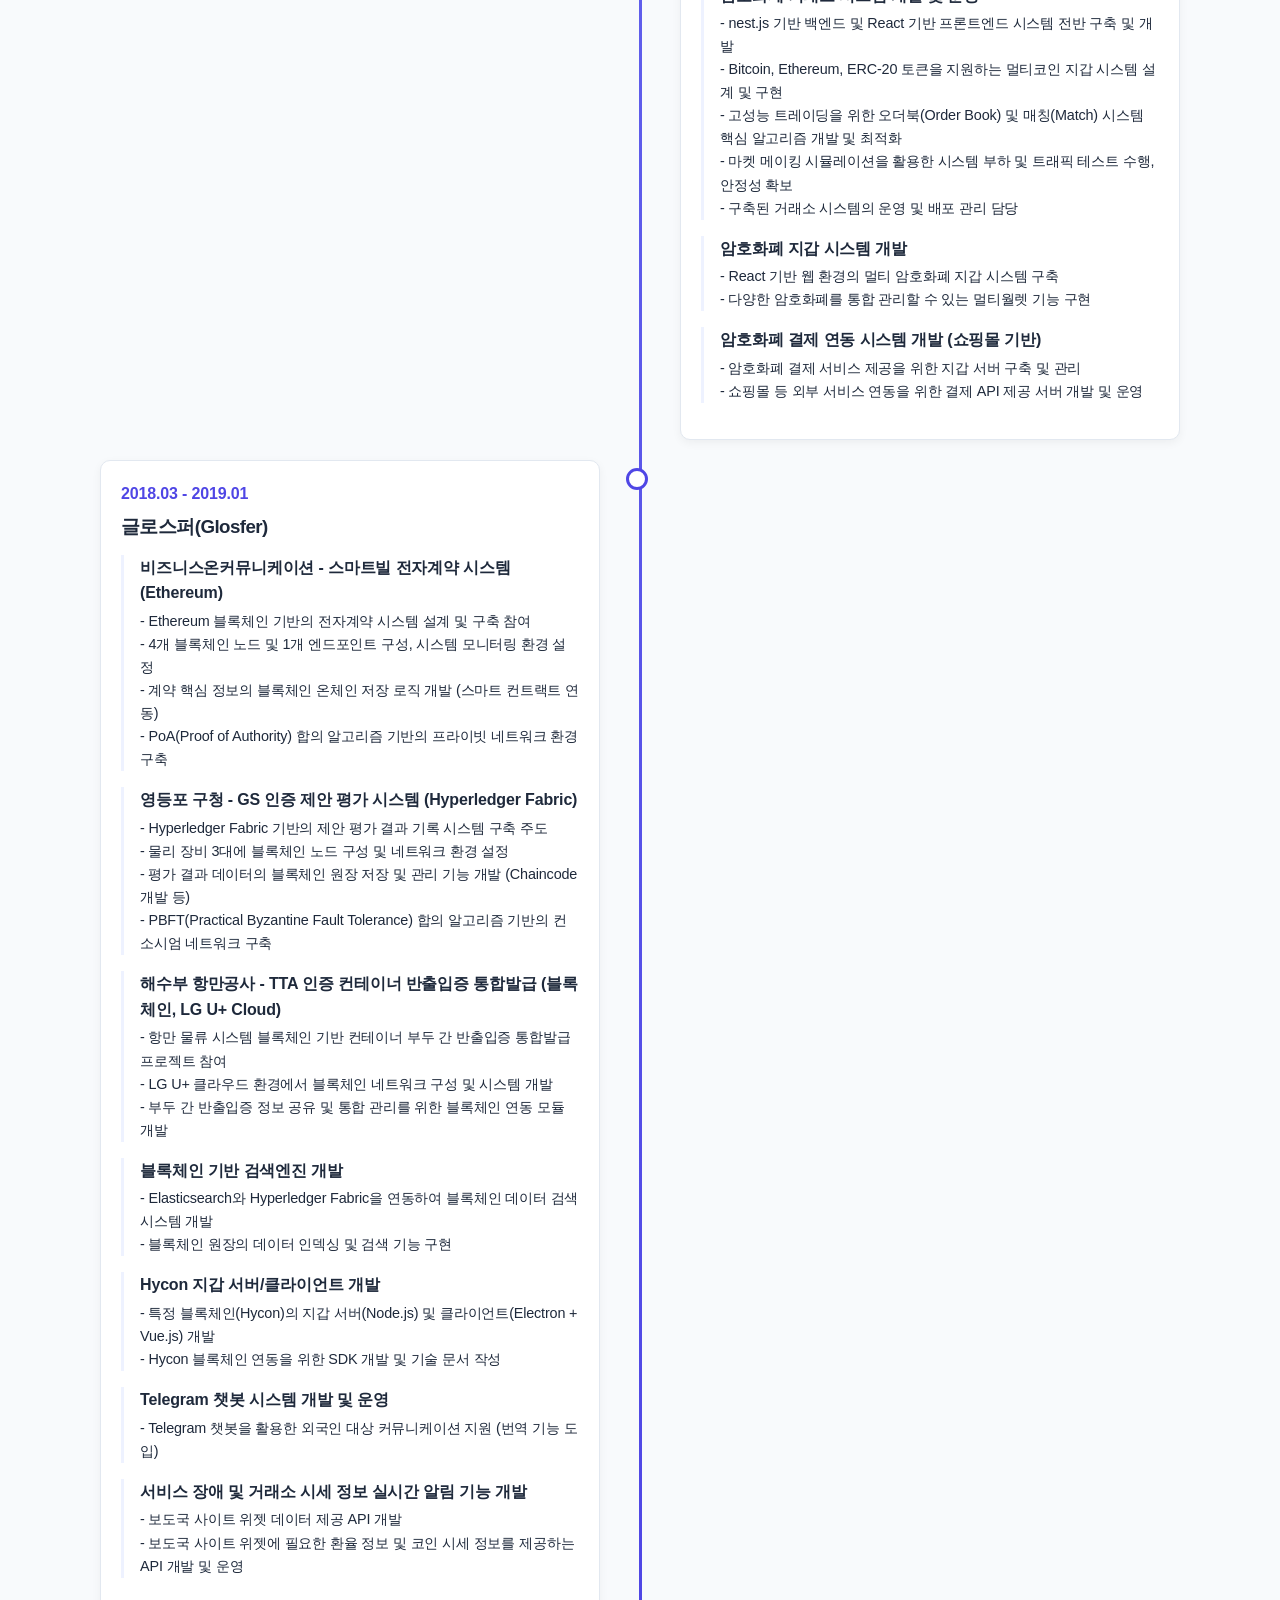
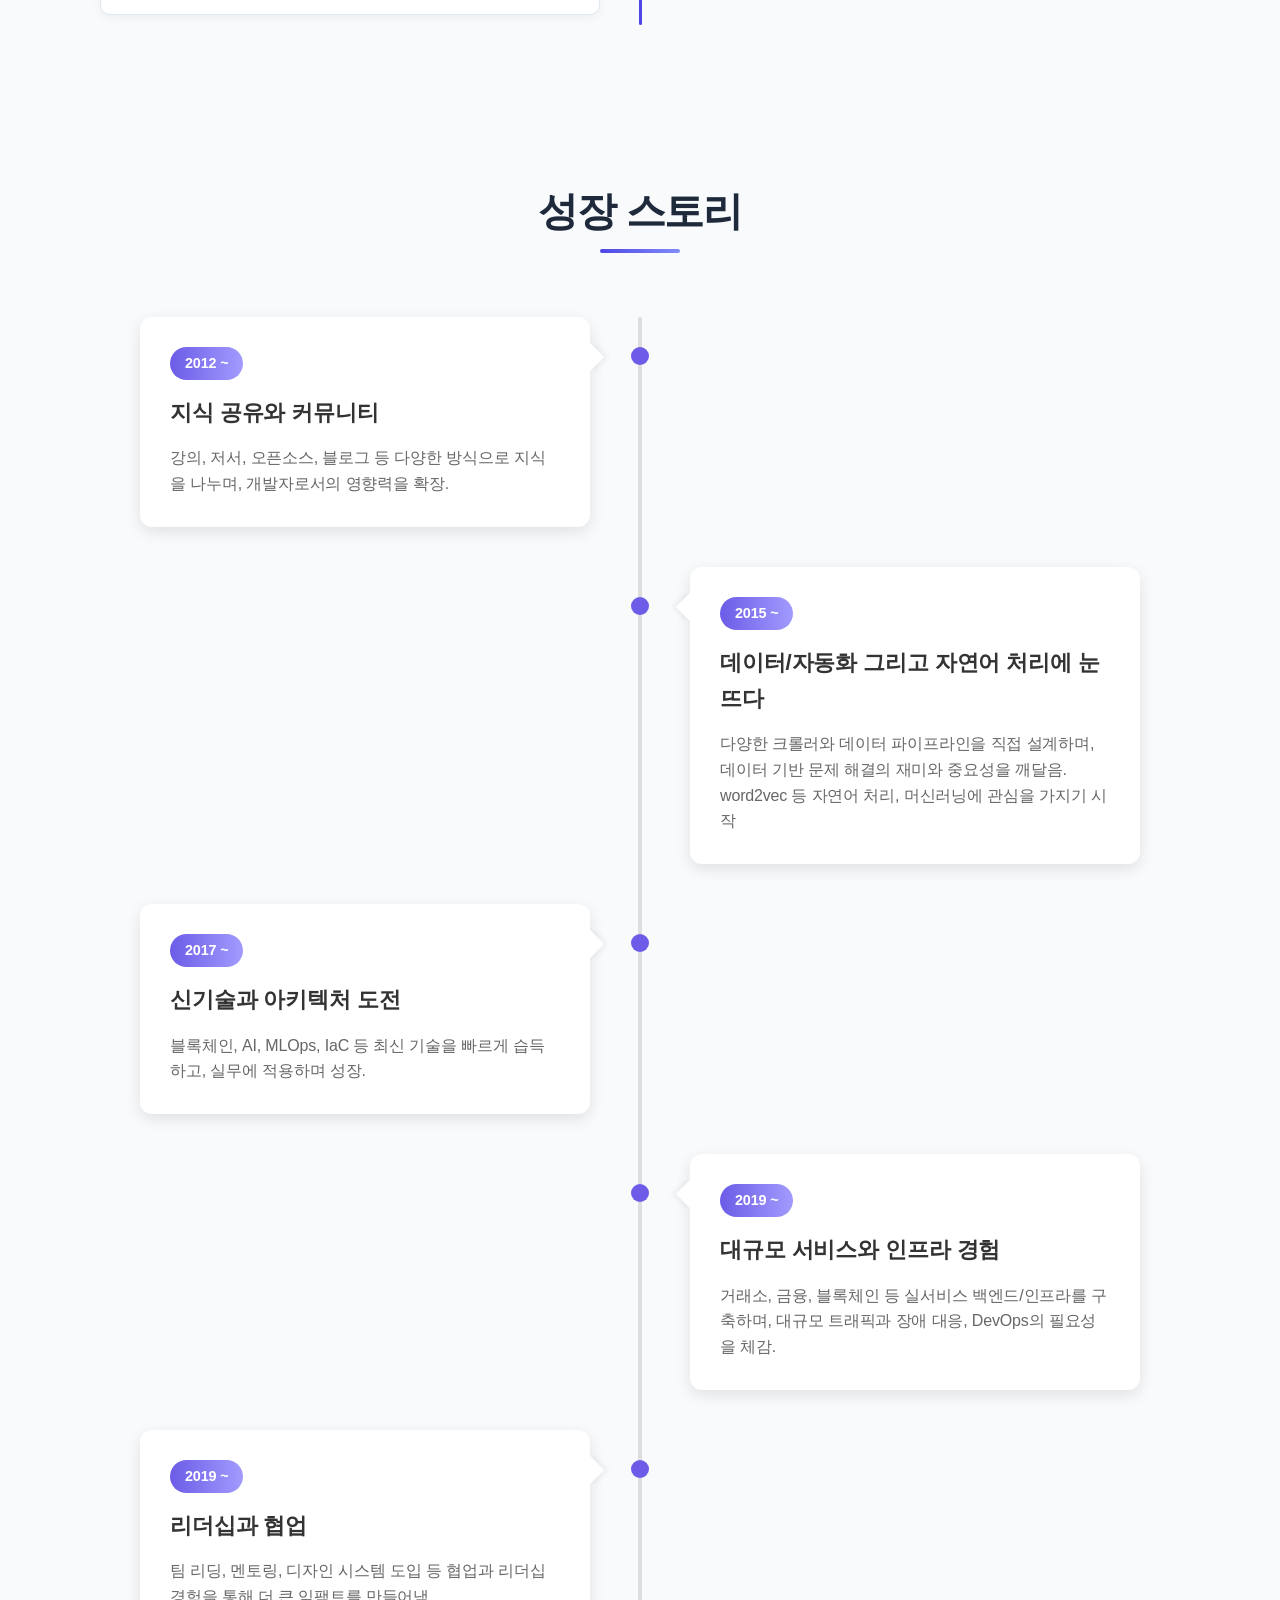
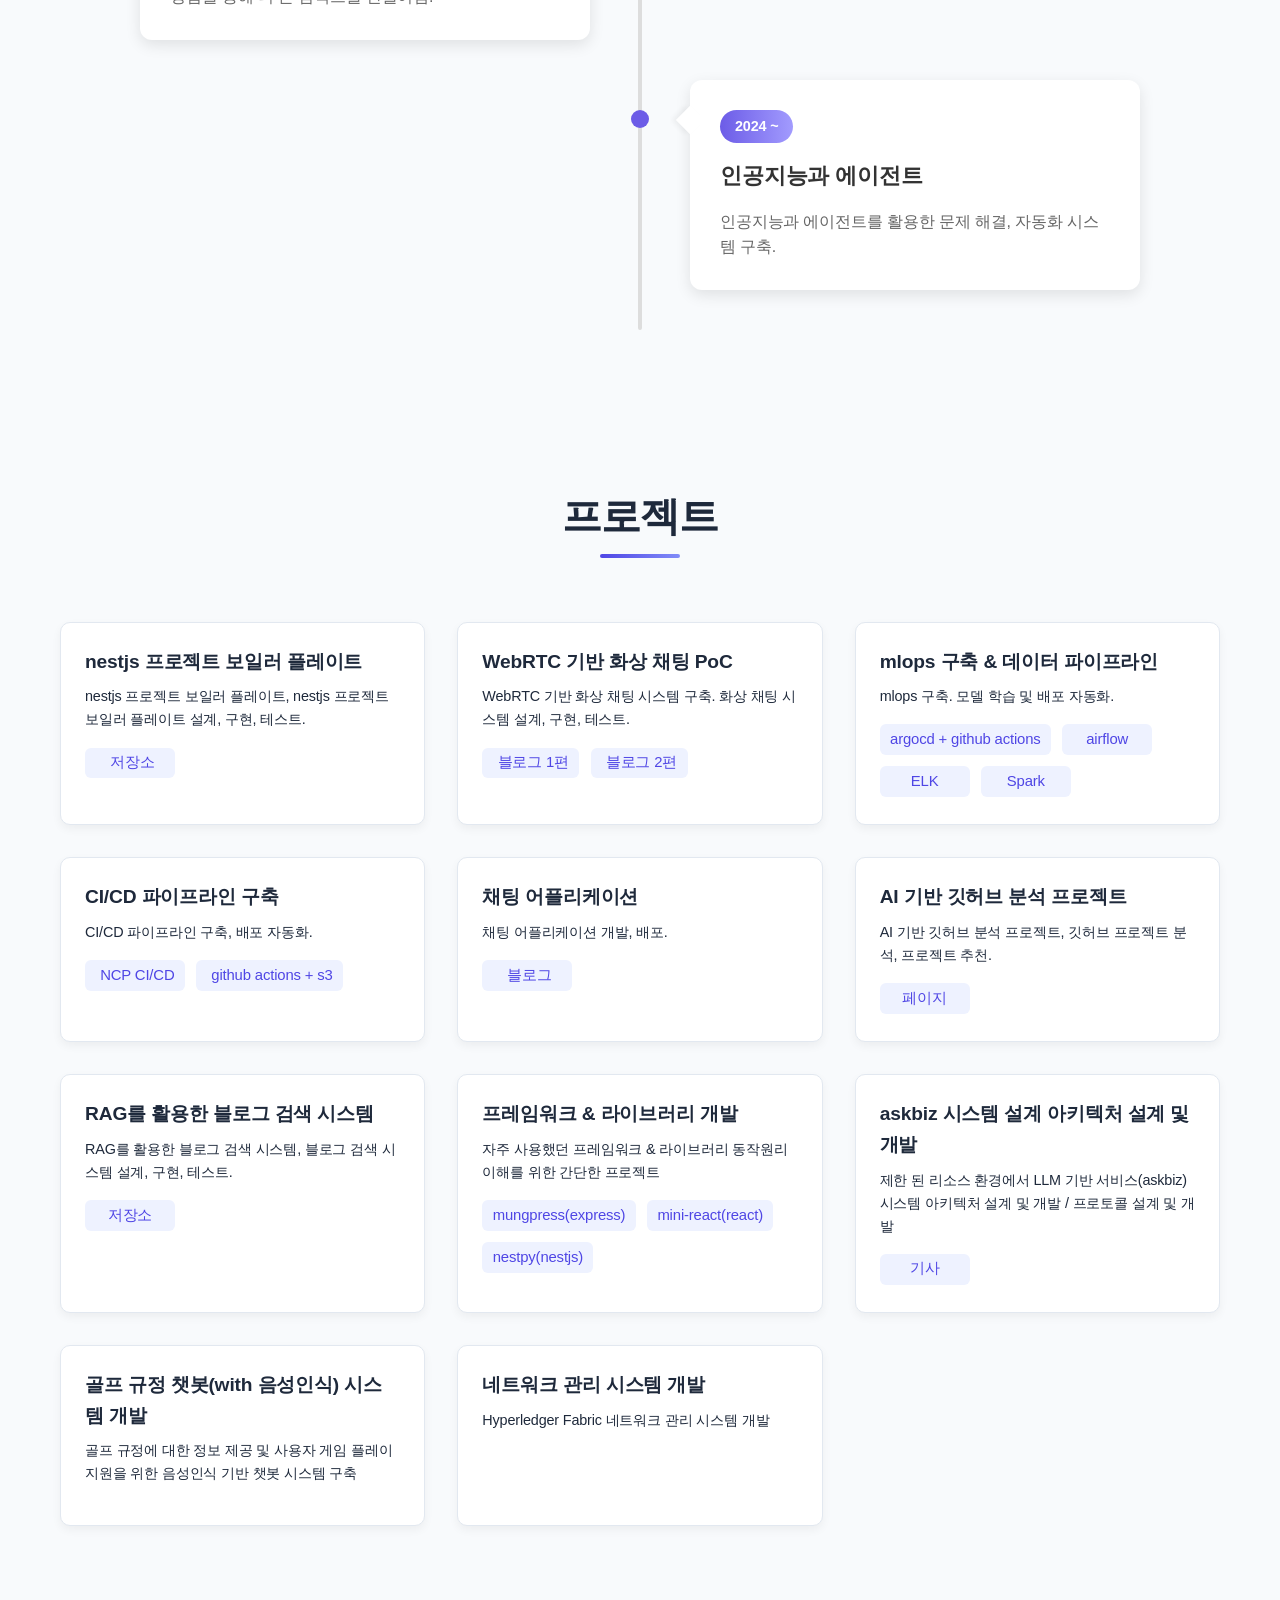
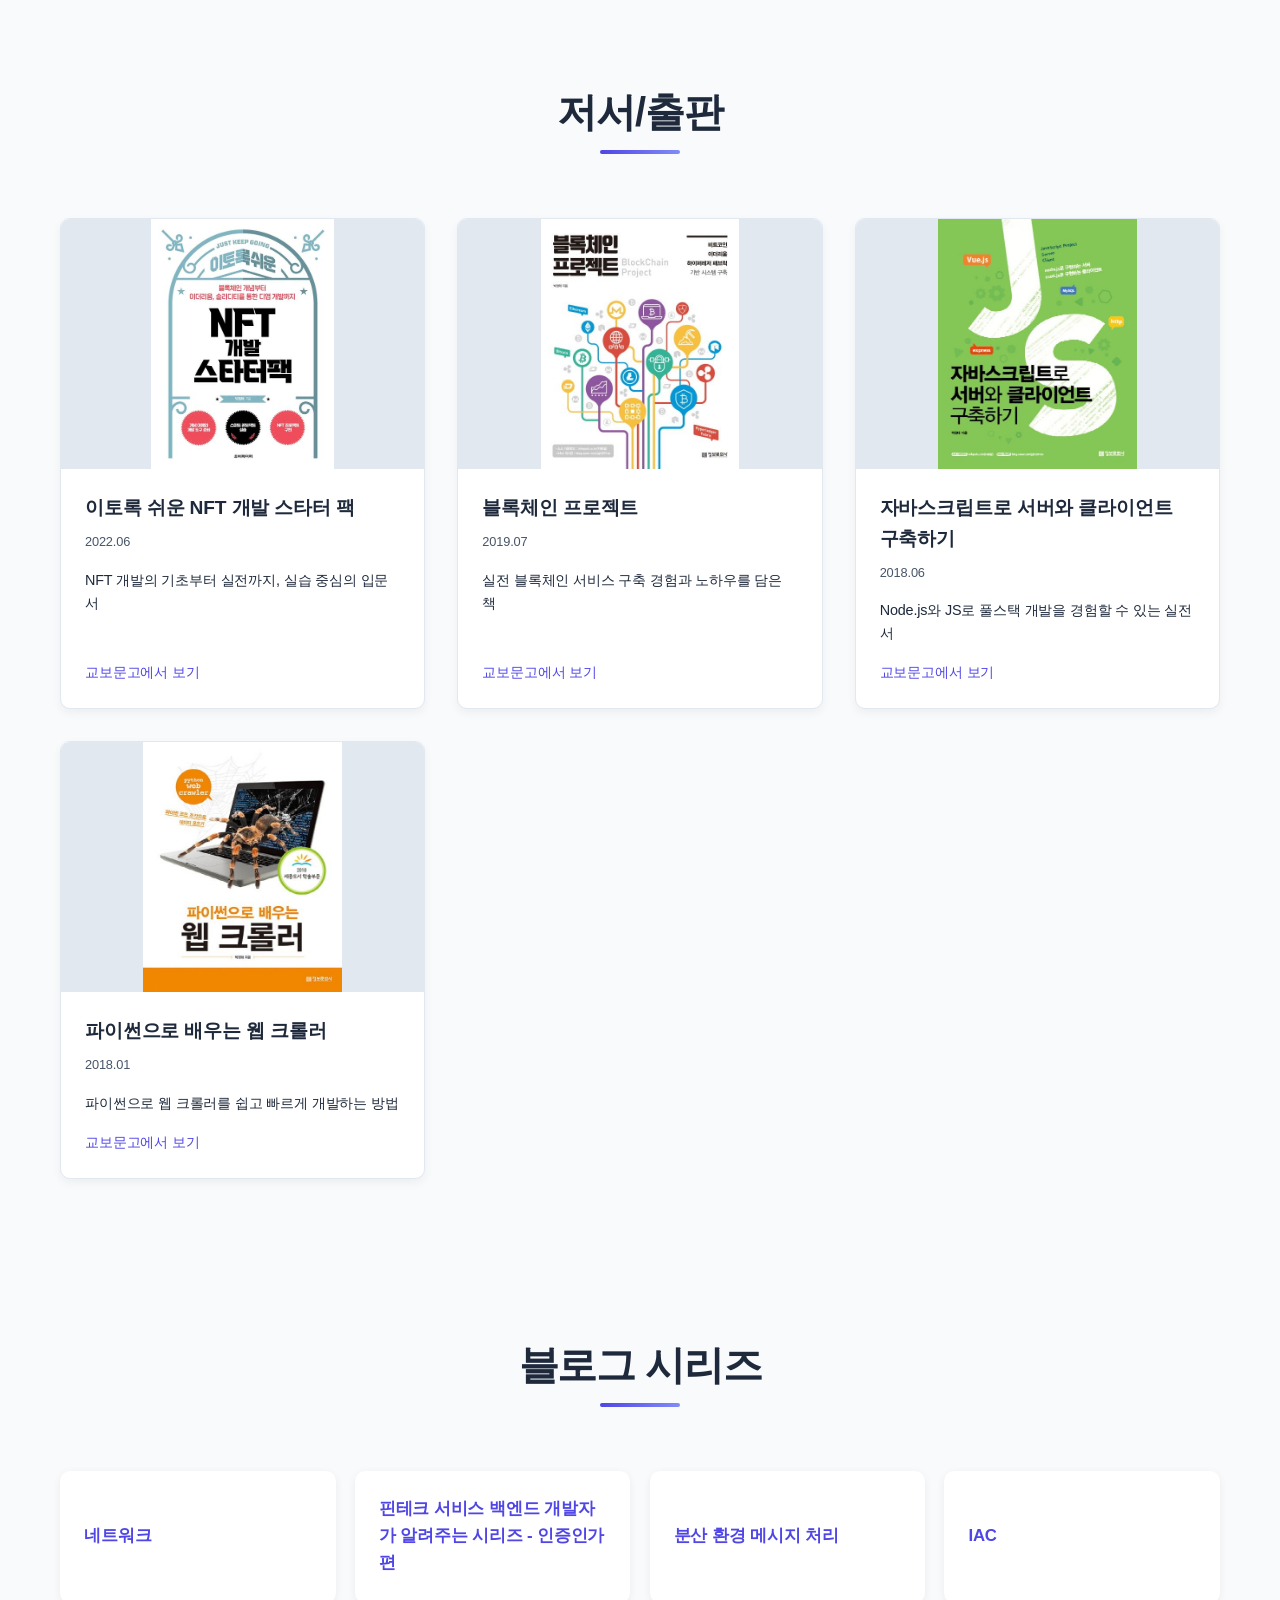
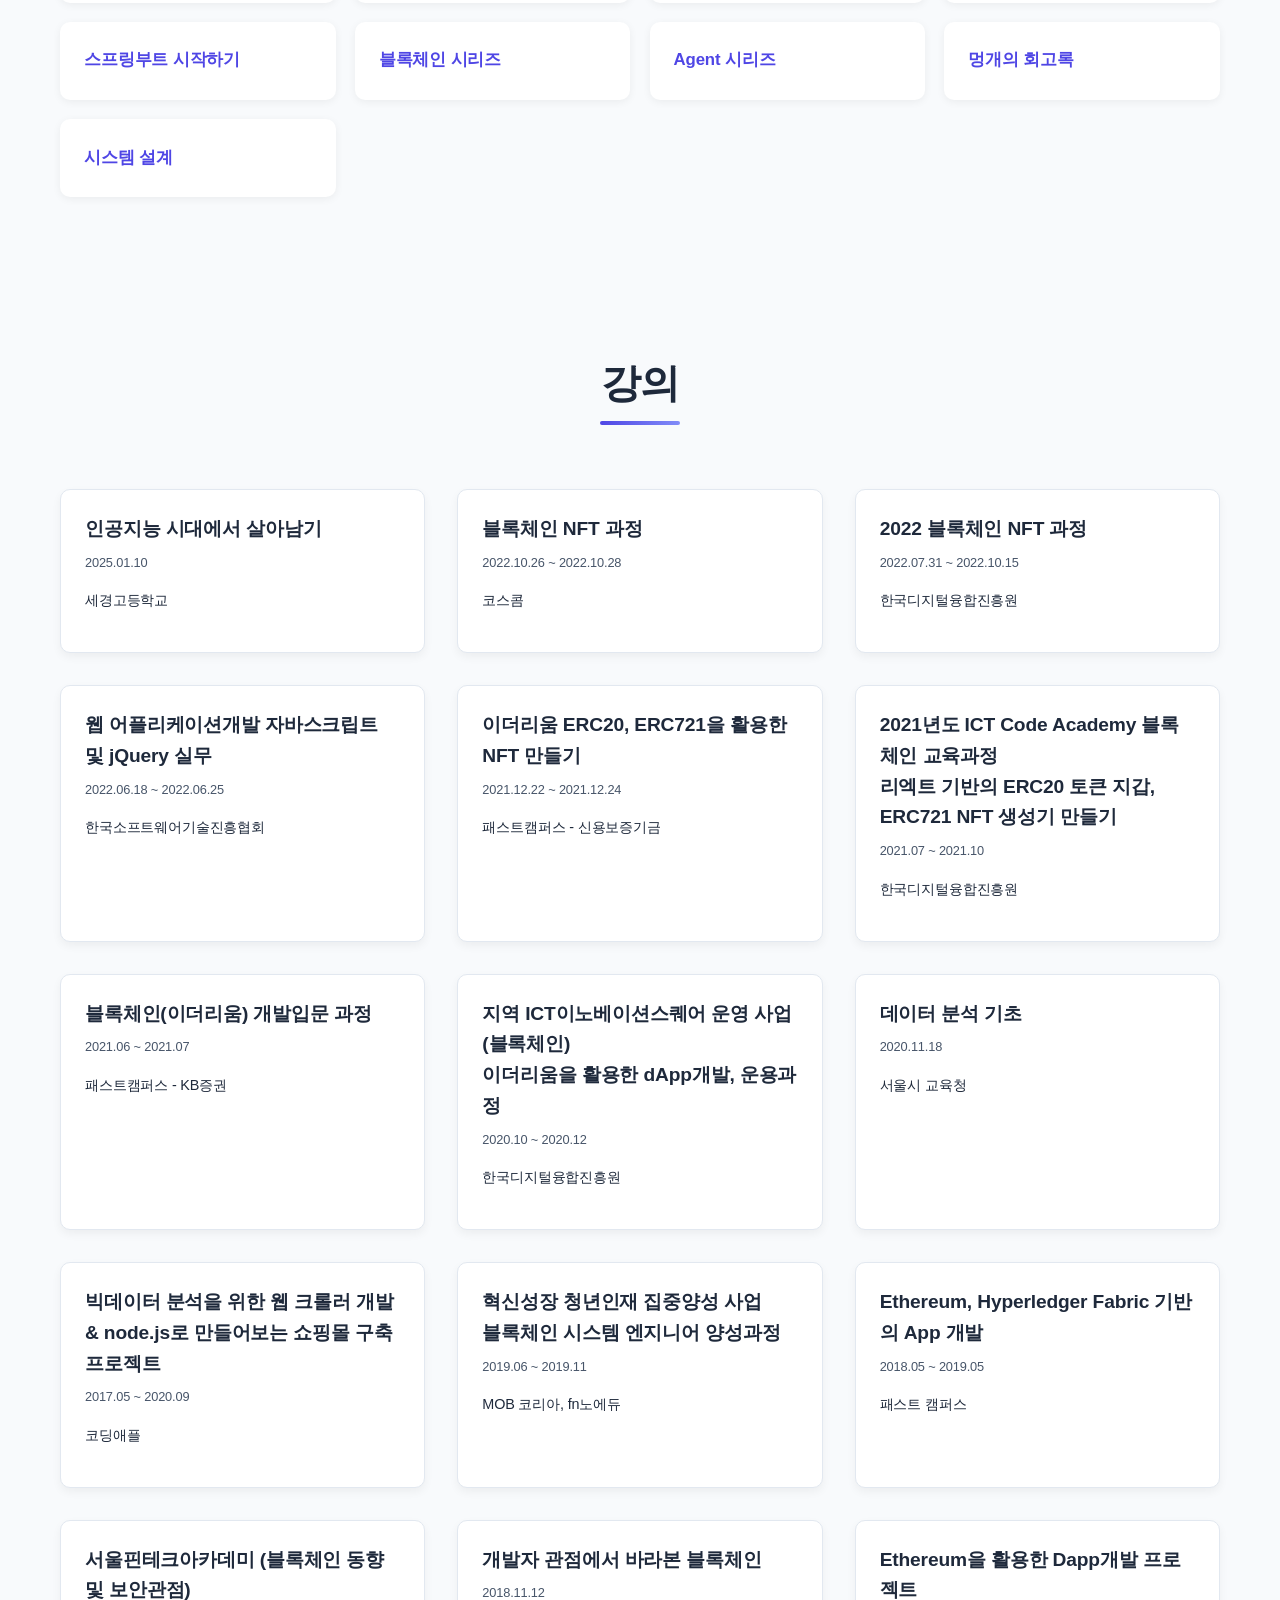
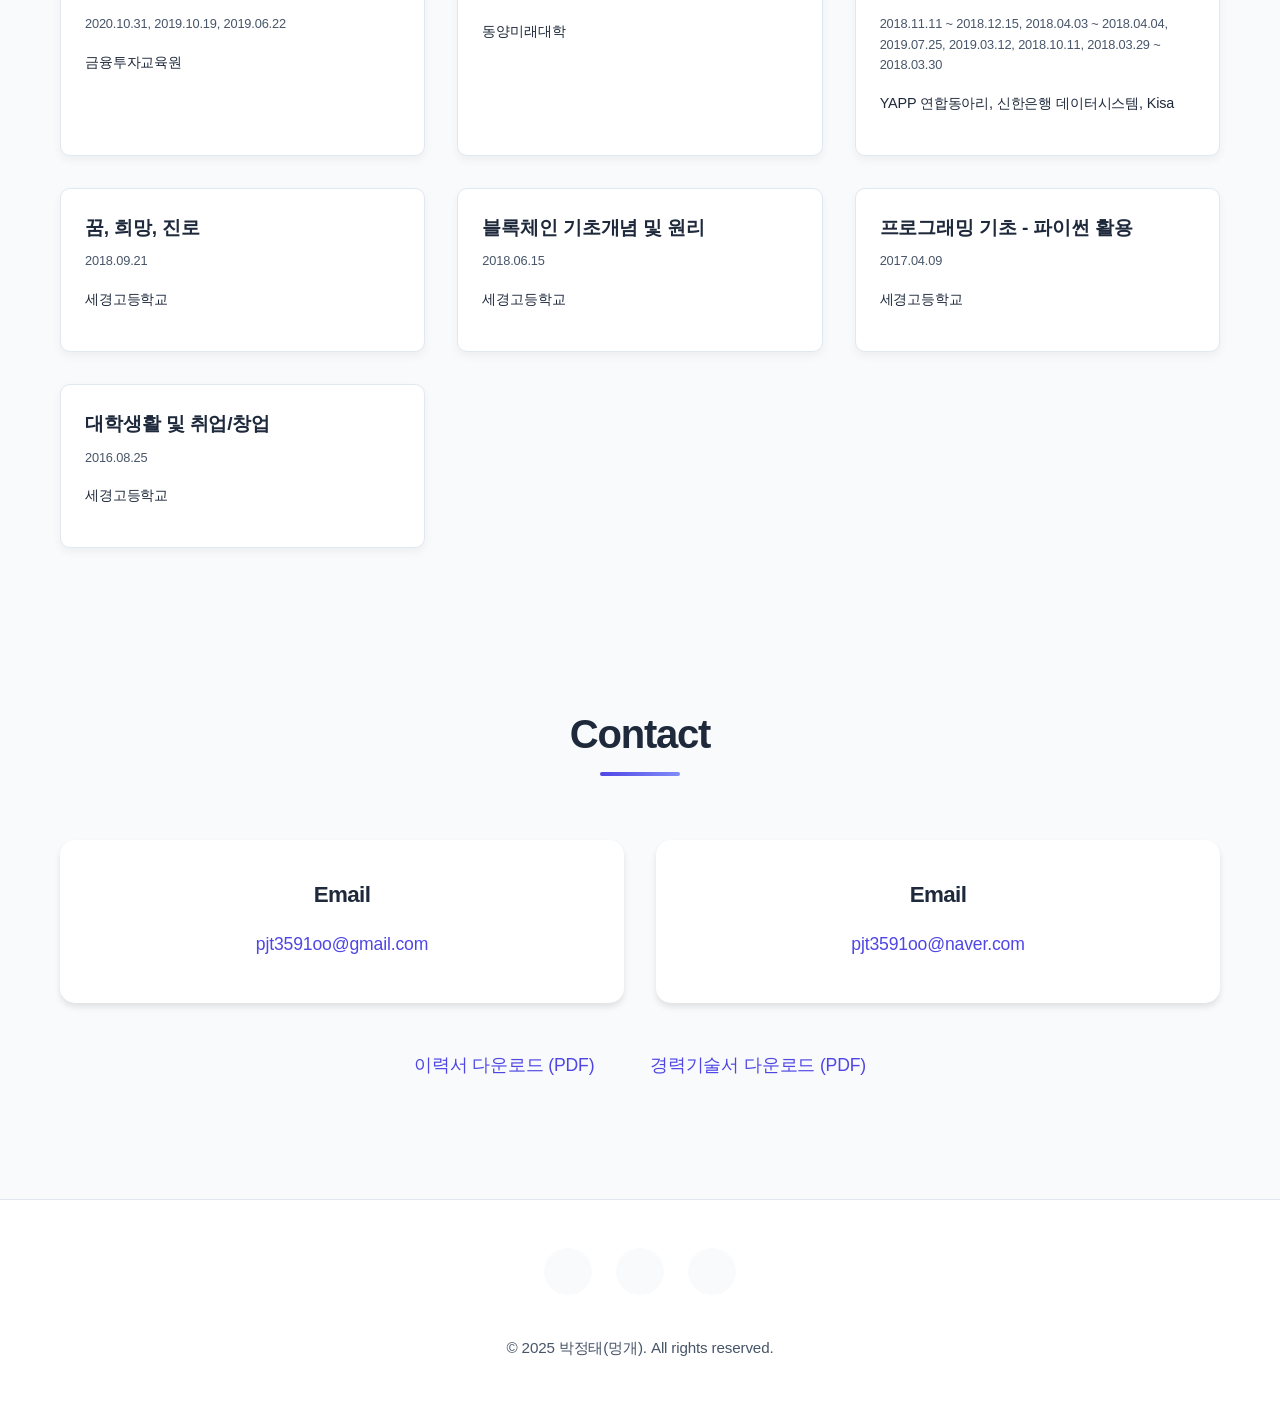
==== commit 579029cf: "update: adjust alignment and text properties in hero section and publication cards" ====
--- a/index.html
+++ b/index.html
@@ -330,7 +330,7 @@
 
     .hero-content {
       display: flex;
-      align-items: center;
+      align-items: top;
       justify-content: space-between;
     }
 
@@ -845,6 +845,9 @@
       .timeline-item:nth-child(even) {
         left: 0;
       }
+      .timeline-item:nth-child(even)::after {
+        left: 16px;
+      }
 
       .timeline-item::after {
         left: 15px;
@@ -888,7 +891,7 @@
 
       .hero-content {
         flex-direction: column-reverse;
-        text-align: center;
+        text-align: top;
       }
 
       .hero-text {
@@ -910,6 +913,7 @@
       .blog-list {
         grid-template-columns: 1fr;
       }
+
     }
 
     @media (max-width: 480px) {
@@ -2455,7 +2459,7 @@
         <div class="publication-card">
           <div class="publication-cover">
             <img src="./images/nft_book.jpg" alt="이토록 쉬운 NFT 개발 스타터 팩"
-              style="width:100%;height:100%;object-fit:cover;" />
+              style="height:100%;object-fit:cover;" />
           </div>
           <div class="publication-content">
             <div class="publication-title">이토록 쉬운 NFT 개발 스타터 팩</div>
@@ -2467,7 +2471,7 @@
         </div>
         <div class="publication-card">
           <div class="publication-cover">
-            <img src="./images/blockchain_book.jpg" alt="블록체인 프로젝트" style="width:100%;height:100%;object-fit:cover;" />
+            <img src="./images/blockchain_book.jpg" alt="블록체인 프로젝트" style="height:100%;object-fit:cover;" />
           </div>
           <div class="publication-content">
             <div class="publication-title">블록체인 프로젝트</div>
@@ -2480,7 +2484,7 @@
         <div class="publication-card">
           <div class="publication-cover">
             <img src="./images/js_book.jpg" alt="자바스크립트로 서버와 클라이언트 구축하기"
-              style="width:100%;height:100%;object-fit:cover;" />
+              style="height:100%;object-fit:cover;" />
           </div>
           <div class="publication-content">
             <div class="publication-title">자바스크립트로 서버와 클라이언트 구축하기</div>
@@ -2493,7 +2497,7 @@
         <div class="publication-card">
           <div class="publication-cover">
             <img src="./images/python_crawler_book.jpg" alt="파이썬으로 배우는 웹 크롤러"
-              style="width:100%;height:100%;object-fit:cover;" />
+              style="height:100%;object-fit:cover;" />
           </div>
           <div class="publication-content">
             <div class="publication-title">파이썬으로 배우는 웹 크롤러</div>
@@ -2515,39 +2519,39 @@
       <div class="blog-series-list">
         <div class="blog-series-card">
           <a href="https://www.notion.so/54f074c28203490586ee90325c5a4813" target="_blank"
-            class="blog-series-title">네트워크</a>
+            class="blog-series-title"><i class="fas fa-network-wired"></i> 네트워크</a>
         </div>
         <div class="blog-series-card">
-          <a href="https://www.notion.so/381cbb45c07f4de9b7f720ace18d33be" target="_blank" class="blog-series-title">핀테크
+          <a href="https://www.notion.so/381cbb45c07f4de9b7f720ace18d33be" target="_blank" class="blog-series-title"><i class="fas fa-fingerprint"></i> 핀테크
             서비스 백엔드 개발자가 알려주는 시리즈 - 인증인가 편</a>
         </div>
         <div class="blog-series-card">
-          <a href="https://www.notion.so/b793d304661d42bbad2a736495170712" target="_blank" class="blog-series-title">분산
+          <a href="https://www.notion.so/b793d304661d42bbad2a736495170712" target="_blank" class="blog-series-title"><i class="fas fa-comments"></i> 분산
             환경 메시지 처리</a>
         </div>
         <div class="blog-series-card">
           <a href="https://www.notion.so/0116288994884e719b05813498feb8e8" target="_blank"
-            class="blog-series-title">IAC</a>
+            class="blog-series-title"><i class="fas fa-code"></i> IAC</a>
         </div>
         <div class="blog-series-card">
           <a href="https://www.notion.so/e05b891eb07e4e17bf4e82b24da42e3b" target="_blank"
-            class="blog-series-title">스프링부트 시작하기</a>
+            class="blog-series-title"><i class="fas fa-leaf"></i> 스프링부트 시작하기</a>
         </div>
         <div class="blog-series-card">
           <a href="https://www.notion.so/blockchain-14b6635f37e680768063fee7775e8289" target="_blank"
-            class="blog-series-title">블록체인 시리즈</a>
+            class="blog-series-title"><i class="fas fa-cubes"></i> 블록체인 시리즈</a>
         </div>
         <div class="blog-series-card">
           <a href="https://www.notion.so/Agent-14b6635f37e68024a43fdfa3d4582ba4" target="_blank"
-            class="blog-series-title">Agent 시리즈</a>
+            class="blog-series-title"><i class="fas fa-robot"></i> Agent 시리즈</a>
         </div>
         <div class="blog-series-card">
-          <a href="https://www.notion.so/1db6635f37e6806dafc4dac3965e4b74" target="_blank" class="blog-series-title">멍개의
+          <a href="https://www.notion.so/1db6635f37e6806dafc4dac3965e4b74" target="_blank" class="blog-series-title"><i class="fas fa-book-open"></i> 멍개의
             회고록</a>
         </div>
         <div class="blog-series-card">
           <a href="https://sponge-palm-382.notion.site/1de6635f37e680e5820eea39cf5c51b7?pvs=73" target="_blank"
-            class="blog-series-title">시스템 설계</a>
+            class="blog-series-title"><i class="fas fa-sitemap"></i> 시스템 설계</a>
         </div>
       </div>
     </div>
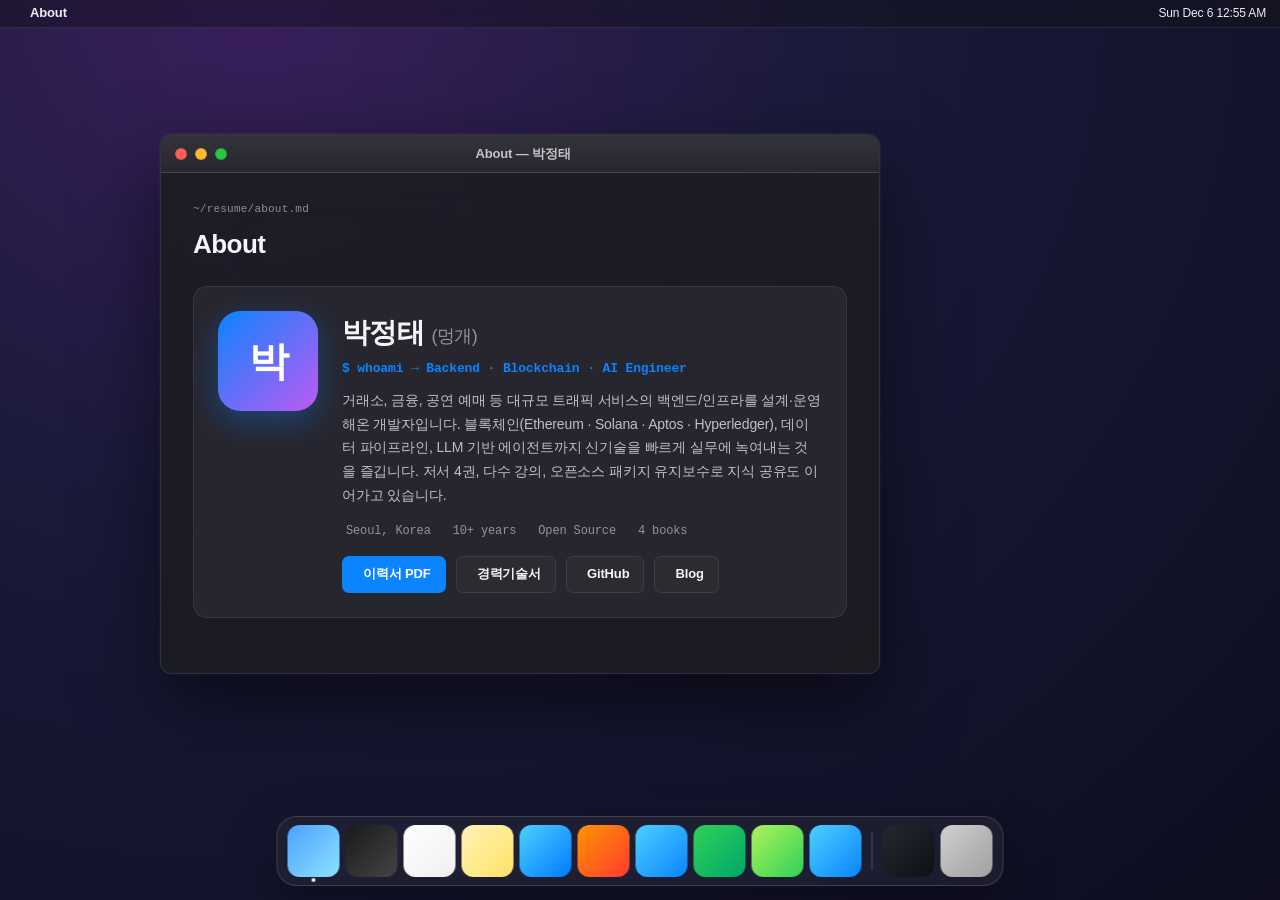
==== commit 7fd0cb87: "redesign: rebuild resume as macOS desktop UI with multi-window apps Rewrite the resume page as a mac" ====
--- a/index.html
+++ b/index.html
@@ -1,2744 +1,1991 @@
 <!DOCTYPE html>
-<html lang="ko">
+<html lang="ko" data-theme="dark">
 
 <head>
   <meta charset="UTF-8">
   <meta name="viewport" content="width=device-width, initial-scale=1.0">
-  <title>박정태(멍개) - 개발자 포트폴리오</title>
+  <title>박정태(멍개) — Resume.app</title>
   <script src="https://cdnjs.cloudflare.com/ajax/libs/font-awesome/6.4.2/js/all.min.js"></script>
-  <script src="https://cdnjs.cloudflare.com/ajax/libs/highlight.js/11.7.0/highlight.min.js"></script>
-  <link rel="stylesheet" href="https://cdnjs.cloudflare.com/ajax/libs/highlight.js/11.7.0/styles/github.min.css">
   <link rel="icon" type="image/x-icon" href="./images/favicon.ico">
   <style>
+    /* ============ CSS VARIABLES ============ */
     :root {
-      /* 메인 색상 */
-      --primary-color: #4f46e5;
-      --primary-light: #818cf8;
-      --primary-dark: #3730a3;
-
-      /* 중립 색상 */
-      --bg-color: #f8fafc;
-      --text-color: #1e293b;
-      --secondary-color: #64748b;
-      --light-gray: #e2e8f0;
-      --dark-gray: #475569;
-      --white: #ffffff;
-
-      /* 강조 색상 */
-      --highlight: #eef2ff;
-      --success: #10b981;
-      --warning: #f59e0b;
-      --error: #ef4444;
-
-      /* 그림자 */
-      --shadow-sm: 0 1px 2px 0 rgba(0, 0, 0, 0.05);
-      --shadow-md: 0 4px 6px -1px rgba(0, 0, 0, 0.1), 0 2px 4px -1px rgba(0, 0, 0, 0.06);
-      --shadow-lg: 0 10px 15px -3px rgba(0, 0, 0, 0.1), 0 4px 6px -2px rgba(0, 0, 0, 0.05);
-
-      /* 트랜지션 */
-      --transition-fast: 150ms cubic-bezier(0.4, 0, 0.2, 1);
-      --transition-normal: 300ms cubic-bezier(0.4, 0, 0.2, 1);
-    }
-
-    /* 기본 타이포그래피 개선 */
+      --sf: -apple-system, BlinkMacSystemFont, "SF Pro Display", "SF Pro Text",
+        "Helvetica Neue", "Noto Sans KR", "Apple SD Gothic Neo", sans-serif;
+      --sf-mono: "SF Mono", ui-monospace, Menlo, Monaco, "Cascadia Code",
+        "Courier New", monospace;
+
+      /* traffic lights */
+      --tl-red: #ff5f57;
+      --tl-yellow: #febc2e;
+      --tl-green: #28c840;
+
+      /* timing */
+      --ease: cubic-bezier(0.4, 0, 0.2, 1);
+    }
+
+    html[data-theme="dark"] {
+      --wallpaper: radial-gradient(ellipse at 20% 0%, #3a1f5c 0%, #1a1a3a 40%, #0d0d1f 100%);
+      --menubar-bg: rgba(20, 20, 25, 0.55);
+      --menubar-border: rgba(255, 255, 255, 0.08);
+      --menubar-text: rgba(255, 255, 255, 0.92);
+
+      --window-bg: rgba(30, 30, 36, 0.82);
+      --window-border: rgba(255, 255, 255, 0.09);
+      --window-shadow: 0 30px 80px rgba(0, 0, 0, 0.55), 0 0 0 0.5px rgba(255, 255, 255, 0.08);
+      --titlebar-bg: linear-gradient(180deg, rgba(55, 55, 62, 0.9), rgba(40, 40, 46, 0.9));
+      --titlebar-text: rgba(255, 255, 255, 0.72);
+
+      --sidebar-bg: rgba(38, 38, 44, 0.65);
+      --sidebar-text: rgba(235, 235, 245, 0.72);
+      --sidebar-title: rgba(235, 235, 245, 0.42);
+      --sidebar-hover: rgba(255, 255, 255, 0.06);
+      --sidebar-active: #0a84ff;
+      --sidebar-active-text: #ffffff;
+
+      --content-bg: rgba(28, 28, 32, 0.55);
+      --text: #f5f5f7;
+      --text-2: rgba(235, 235, 245, 0.78);
+      --text-3: rgba(235, 235, 245, 0.55);
+      --divider: rgba(255, 255, 255, 0.08);
+      --card-bg: rgba(48, 48, 54, 0.6);
+      --card-hover: rgba(60, 60, 66, 0.75);
+      --card-border: rgba(255, 255, 255, 0.08);
+
+      --accent: #0a84ff;
+      --accent-2: #bf5af2;
+      --accent-green: #30d158;
+      --accent-orange: #ff9f0a;
+
+      --terminal-bg: rgba(0, 0, 0, 0.55);
+      --terminal-green: #30d158;
+      --terminal-blue: #64d2ff;
+      --terminal-purple: #bf5af2;
+      --terminal-yellow: #ffd60a;
+
+      --dock-bg: rgba(40, 40, 48, 0.55);
+      --dock-border: rgba(255, 255, 255, 0.15);
+    }
+
+    html[data-theme="light"] {
+      --wallpaper: radial-gradient(ellipse at 20% 0%, #b5d8f6 0%, #c8d6ea 40%, #e7d9ef 100%);
+      --menubar-bg: rgba(245, 245, 247, 0.65);
+      --menubar-border: rgba(0, 0, 0, 0.08);
+      --menubar-text: rgba(0, 0, 0, 0.85);
+
+      --window-bg: rgba(246, 246, 248, 0.92);
+      --window-border: rgba(0, 0, 0, 0.12);
+      --window-shadow: 0 30px 80px rgba(0, 0, 0, 0.2), 0 0 0 0.5px rgba(0, 0, 0, 0.08);
+      --titlebar-bg: linear-gradient(180deg, #e8e8ec, #d8d8dc);
+      --titlebar-text: rgba(0, 0, 0, 0.65);
+
+      --sidebar-bg: rgba(236, 236, 240, 0.85);
+      --sidebar-text: rgba(0, 0, 0, 0.72);
+      --sidebar-title: rgba(0, 0, 0, 0.4);
+      --sidebar-hover: rgba(0, 0, 0, 0.06);
+      --sidebar-active: #007aff;
+      --sidebar-active-text: #ffffff;
+
+      --content-bg: rgba(255, 255, 255, 0.75);
+      --text: #1d1d1f;
+      --text-2: rgba(60, 60, 67, 0.85);
+      --text-3: rgba(60, 60, 67, 0.6);
+      --divider: rgba(0, 0, 0, 0.1);
+      --card-bg: rgba(255, 255, 255, 0.75);
+      --card-hover: rgba(255, 255, 255, 1);
+      --card-border: rgba(0, 0, 0, 0.08);
+
+      --accent: #007aff;
+      --accent-2: #af52de;
+      --accent-green: #34c759;
+      --accent-orange: #ff9500;
+
+      --terminal-bg: #1e1e1e;
+      --terminal-green: #30d158;
+      --terminal-blue: #64d2ff;
+      --terminal-purple: #bf5af2;
+      --terminal-yellow: #ffd60a;
+
+      --dock-bg: rgba(255, 255, 255, 0.4);
+      --dock-border: rgba(0, 0, 0, 0.15);
+    }
+
+    /* ============ RESET ============ */
+    *, *::before, *::after { box-sizing: border-box; margin: 0; padding: 0; }
+    html, body { height: 100%; }
     body {
-      line-height: 1.7;
+      font-family: var(--sf);
+      color: var(--text);
+      background: var(--wallpaper);
+      background-attachment: fixed;
+      overflow: hidden;
+      -webkit-font-smoothing: antialiased;
+      -moz-osx-font-smoothing: grayscale;
+      font-size: 14px;
+      line-height: 1.55;
       letter-spacing: -0.01em;
-      font-size: 16px;
-    }
-
-    h1,
-    h2,
-    h3,
-    h4,
-    h5,
-    h6 {
-      letter-spacing: -0.03em;
-      line-height: 1.3;
-      margin-bottom: 1rem;
-    }
-
-    /* 헤더 스타일 개선 */
-    header {
-      backdrop-filter: blur(12px);
-      background-color: rgba(255, 255, 255, 0.8);
-      border-bottom: 1px solid rgba(226, 232, 240, 0.8);
-    }
-
-    .logo {
-      font-size: 1.25rem;
-      background: linear-gradient(135deg, var(--primary-color), var(--primary-light));
-      -webkit-background-clip: text;
-      -webkit-text-fill-color: transparent;
-      font-weight: 800;
-    }
-    .black {
-      color: black;
-    }
-    nav ul li a {
+    }
+    a { color: var(--accent); text-decoration: none; }
+    a:hover { text-decoration: underline; }
+    img { max-width: 100%; display: block; }
+    ul { list-style: none; }
+    button { font-family: inherit; cursor: pointer; border: none; background: none; color: inherit; }
+
+    /* ============ DESKTOP ============ */
+    .desktop {
+      position: relative;
+      width: 100vw;
+      height: 100vh;
+      overflow: hidden;
+    }
+
+    /* ============ MENU BAR ============ */
+    .menubar {
+      position: fixed;
+      top: 0; left: 0; right: 0;
+      height: 28px;
+      display: flex;
+      align-items: center;
+      justify-content: space-between;
+      padding: 0 14px;
+      background: var(--menubar-bg);
+      backdrop-filter: blur(24px) saturate(180%);
+      -webkit-backdrop-filter: blur(24px) saturate(180%);
+      border-bottom: 0.5px solid var(--menubar-border);
+      color: var(--menubar-text);
+      font-size: 13px;
+      z-index: 1000;
+      user-select: none;
+    }
+    .menubar-left, .menubar-right { display: flex; align-items: center; gap: 16px; }
+    .menubar .apple { font-size: 15px; }
+    .menubar .app-name { font-weight: 600; }
+    .menubar .menu-item { opacity: 0.88; cursor: default; padding: 0 2px; }
+    .menubar .menu-item:hover { opacity: 1; }
+    .menubar-right { gap: 14px; font-size: 12px; }
+    .menubar-right .icon { opacity: 0.88; }
+    .menubar .theme-toggle {
+      width: 22px; height: 22px;
+      border-radius: 50%;
+      display: flex; align-items: center; justify-content: center;
+      transition: background 0.2s;
+    }
+    .menubar .theme-toggle:hover { background: rgba(255,255,255,0.12); }
+    html[data-theme="light"] .menubar .theme-toggle:hover { background: rgba(0,0,0,0.08); }
+
+    /* ============ WINDOW ============ */
+    .desktop-area {
+      position: absolute;
+      top: 28px; left: 0; right: 0; bottom: 0;
+      overflow: hidden;
+    }
+    .window {
+      position: absolute;
+      background: var(--window-bg);
+      backdrop-filter: blur(40px) saturate(180%);
+      -webkit-backdrop-filter: blur(40px) saturate(180%);
+      border: 0.5px solid var(--window-border);
+      border-radius: 12px;
+      box-shadow: var(--window-shadow);
+      display: none;
+      flex-direction: column;
+      overflow: hidden;
+      min-width: 340px;
+      min-height: 240px;
+      z-index: 10;
+    }
+    .window.open {
+      display: flex;
+      animation: windowOpen 0.28s var(--ease);
+    }
+    .window.focused { z-index: 100; }
+    .window.focused .titlebar { filter: none; }
+    .window:not(.focused) .titlebar { filter: saturate(0.4) brightness(0.9); }
+    @keyframes windowOpen {
+      from { opacity: 0; transform: scale(0.94) translateY(10px); }
+      to { opacity: 1; transform: scale(1) translateY(0); }
+    }
+    .window.minimizing {
+      animation: windowMin 0.32s var(--ease) forwards;
+      pointer-events: none;
+    }
+    @keyframes windowMin {
+      to { opacity: 0; transform: scale(0.08) translateY(80vh); }
+    }
+
+    .titlebar {
+      height: 38px;
+      flex-shrink: 0;
+      background: var(--titlebar-bg);
+      border-bottom: 0.5px solid var(--window-border);
+      display: flex;
+      align-items: center;
+      padding: 0 14px;
+      position: relative;
+      cursor: grab;
+      user-select: none;
+    }
+    .titlebar:active { cursor: grabbing; }
+    .traffic-lights { display: flex; gap: 8px; align-items: center; }
+    .traffic-lights .light {
+      width: 12px; height: 12px;
+      border-radius: 50%;
+      display: flex; align-items: center; justify-content: center;
+      font-size: 8px;
+      color: rgba(0,0,0,0.55);
+      cursor: pointer;
+      border: 0.5px solid rgba(0,0,0,0.15);
+    }
+    .traffic-lights .close { background: var(--tl-red); }
+    .traffic-lights .minimize { background: var(--tl-yellow); }
+    .traffic-lights .maximize { background: var(--tl-green); }
+    .traffic-lights .light i { opacity: 0; transition: opacity 0.15s; }
+    .traffic-lights:hover .light i { opacity: 1; }
+    .titlebar .title {
+      position: absolute;
+      left: 50%; top: 50%;
+      transform: translate(-50%, -50%);
+      font-size: 13px;
       font-weight: 600;
-      position: relative;
-      padding: 0.5rem 1rem;
-      transition: var(--transition-normal);
-    }
-
-    nav ul li a::after {
-      content: '';
-      position: absolute;
-      bottom: 0;
-      left: 50%;
-      width: 0;
-      height: 2px;
-      background: var(--primary-color);
-      transition: var(--transition-normal);
-      transform: translateX(-50%);
-    }
-
-    nav ul li a:hover::after {
-      width: 100%;
-    }
-
-    /* 히어로 섹션 개선 */
-    .hero {
-      background: linear-gradient(135deg, var(--primary-dark), var(--primary-color));
-      position: relative;
-      overflow: hidden;
-    }
-
-    .hero::before {
-      content: '';
-      position: absolute;
-      top: 0;
-      left: 0;
-      right: 0;
-      bottom: 0;
-      background: url("data:image/svg+xml,%3Csvg width='100' height='100' viewBox='0 0 100 100' xmlns='http://www.w3.org/2000/svg'%3E%3Cpath d='M11 18c3.866 0 7-3.134 7-7s-3.134-7-7-7-7 3.134-7 7 3.134 7 7 7zm48 25c3.866 0 7-3.134 7-7s-3.134-7-7-7-7 3.134-7 7 3.134 7 7 7zm-43-7c1.657 0 3-1.343 3-3s-1.343-3-3-3-3 1.343-3 3 1.343 3 3 3zm63 31c1.657 0 3-1.343 3-3s-1.343-3-3-3-3 1.343-3 3 1.343 3 3 3zM34 90c1.657 0 3-1.343 3-3s-1.343-3-3-3-3 1.343-3 3 1.343 3 3 3zm56-76c1.657 0 3-1.343 3-3s-1.343-3-3-3-3 1.343-3 3 1.343 3 3 3zM12 86c2.21 0 4-1.79 4-4s-1.79-4-4-4-4 1.79-4 4 1.79 4 4 4zm28-65c2.21 0 4-1.79 4-4s-1.79-4-4-4-4 1.79-4 4 1.79 4 4 4zm23-11c2.76 0 5-2.24 5-5s-2.24-5-5-5-5 2.24-5 5 2.24 5 5 5zm-6 60c2.21 0 4-1.79 4-4s-1.79-4-4-4-4 1.79-4 4 1.79 4 4 4zm29 22c2.76 0 5-2.24 5-5s-2.24-5-5-5-5 2.24-5 5 2.24 5 5 5zM32 63c2.76 0 5-2.24 5-5s-2.24-5-5-5-5 2.24-5 5 2.24 5 5 5zm57-13c2.76 0 5-2.24 5-5s-2.24-5-5-5-5 2.24-5 5 2.24 5 5 5zm-9-21c1.105 0 2-.895 2-2s-.895-2-2-2-2 .895-2 2 .895 2 2 2zM60 91c1.105 0 2-.895 2-2s-.895-2-2-2-2 .895-2 2 .895 2 2 2zM35 41c1.105 0 2-.895 2-2s-.895-2-2-2-2 .895-2 2 .895 2 2 2zM12 60c1.105 0 2-.895 2-2s-.895-2-2-2-2 .895-2 2 .895 2 2 2z' fill='%23ffffff' fill-opacity='0.1' fill-rule='evenodd'/%3E%3C/svg%3E");
-    }
-
-    /* 섹션 타이틀 개선 */
-    .section-title {
-      margin-bottom: 3rem;
-      text-align: center;
-    }
-
-    .section-title h2 {
-      font-size: 2.5rem;
+      color: var(--titlebar-text);
+      white-space: nowrap;
+    }
+
+    /* ============ WINDOW BODY ============ */
+    .window-body {
+      flex: 1;
+      background: var(--content-bg);
+      overflow-y: auto;
+      scroll-behavior: smooth;
+    }
+    .window-body::-webkit-scrollbar { width: 10px; }
+    .window-body::-webkit-scrollbar-thumb {
+      background: rgba(128,128,128,0.35);
+      border-radius: 5px;
+      border: 2px solid transparent;
+      background-clip: padding-box;
+    }
+
+    section.panel {
+      padding: 28px 32px 32px;
+    }
+
+    .panel-header { margin-bottom: 22px; }
+    .panel-breadcrumb {
+      font-family: var(--sf-mono);
+      font-size: 11px;
+      color: var(--text-3);
+      margin-bottom: 6px;
+      letter-spacing: 0.02em;
+    }
+    .panel-title {
+      font-size: 26px;
       font-weight: 700;
-      color: var(--text-color);
-      position: relative;
-      display: inline-block;
-      padding-bottom: 1rem;
-    }
-
-    .section-title h2::after {
-      content: '';
-      position: absolute;
-      bottom: 0;
-      left: 50%;
-      transform: translateX(-50%);
-      width: 80px;
-      height: 4px;
-      background: linear-gradient(to right, var(--primary-color), var(--primary-light));
-      border-radius: 2px;
-    }
-
-    /* 카드 스타일 개선 */
-    .project-card,
-    .blog-card,
-    .publication-card,
-    .npm-package-card,
-    .pypi-package-card {
-      background: var(--white);
-      border-radius: 16px;
-      overflow: hidden;
-      transition: var(--transition-normal);
-      border: 1px solid var(--light-gray);
-    }
-
-    .project-card:hover,
-    .blog-card:hover,
-    .publication-card:hover {
-      transform: translateY(-5px);
-      box-shadow: var(--shadow-lg);
-      border-color: var(--primary-light);
-    }
-
-    /* 버튼 스타일 개선 */
-    .project-link-btn {
-      background: var(--highlight);
-      color: var(--primary-color);
-      font-weight: 600;
-      padding: 0.75rem 1.5rem;
-      border-radius: 8px;
-      transition: var(--transition-normal);
-    }
-
-    .project-link-btn:hover {
-      background: var(--primary-color);
-      color: var(--white);
-    }
-
-    /* 스킬 태그 개선 */
-    .skill-tag {
-      background: var(--white);
-      color: var(--text-color);
-      padding: 0.75rem 1.25rem;
-      border-radius: 8px;
-      font-size: 0.95rem;
-      font-weight: 500;
-      box-shadow: var(--shadow-sm);
-      transition: all 0.2s ease;
-    }
-
-    .skill-tag:hover {
-      transform: translateY(-2px);
-      box-shadow: var(--shadow-md);
-      background: var(--primary-color);
-      color: var(--white);
-    }
-
-    /* 타임라인 개선 */
-    .timeline::after {
-      background: linear-gradient(to bottom, var(--primary-light), var(--primary-color));
-      width: 4px;
-      border-radius: 2px;
-    }
-
-    .timeline-content {
-      border-radius: 16px;
-      border: 1px solid var(--light-gray);
-      transition: var(--transition-normal);
-    }
-
-    .timeline-content:hover {
-      border-color: var(--primary-light);
-      box-shadow: var(--shadow-lg);
-    }
-
-    /* 다크 모드 개선 */
-    @media (prefers-color-scheme: dark) {
-      :root {
-        --bg-color: #0f172a;
-        --text-color: #e2e8f0;
-        --secondary-color: #94a3b8;
-        --light-gray: #1e293b;
-        --dark-gray: #94a3b8;
-        --white: #1e293b;
-        --highlight: #1e40af;
-      }
-
-      header {
-        background-color: rgba(15, 23, 42, 0.8);
-        border-bottom: 1px solid rgba(30, 41, 59, 0.8);
-      }
-
-      .project-card,
-      .blog-card,
-      .publication-card {
-        border: 1px solid var(--light-gray);
-        background: var(--white);
-      }
-    }
-
-    /* 반응형 디자인 개선 */
-    @media (max-width: 768px) {
-      .section-title h2 {
-        font-size: 2rem;
-      }
-
-      .hero h1 {
-        font-size: 2.5rem;
-      }
-    }
-
-    * {
-      margin: 0;
-      padding: 0;
-      box-sizing: border-box;
-      font-family: 'Pretendard', -apple-system, BlinkMacSystemFont, 'Segoe UI', Roboto, 'Helvetica Neue', Arial, sans-serif;
-    }
-
-    body {
-      background-color: var(--bg-color);
-      color: var(--text-color);
-      line-height: 1.6;
-    }
-
-    .container {
-      max-width: 1200px;
-      margin: 0 auto;
-      padding: 0 20px;
-    }
-
-    header {
-      background-color: var(--white);
-      box-shadow: 0 2px 10px rgba(0, 0, 0, 0.05);
-      position: fixed;
-      width: 100%;
-      top: 0;
-      z-index: 1000;
-    }
-
-    .header-container {
-      display: flex;
-      justify-content: space-between;
-      align-items: center;
-      padding: 1rem 2rem;
-    }
-
-    .logo {
-      font-size: 1.5rem;
-      font-weight: 700;
-      color: var(--primary-color);
-    }
-
-    nav ul {
-      display: flex;
-      list-style: none;
-    }
-
-    nav ul li {
-      margin-left: 2rem;
-    }
-
-    nav ul li a {
-      text-decoration: none;
-      color: var(--secondary-color);
-      font-weight: 500;
-      transition: color 0.3s ease;
-    }
-
-    nav ul li a:hover {
-      color: var(--primary-color);
-    }
-
-    .mobile-menu-btn {
-      display: none;
-      background: none;
-      border: none;
-      font-size: 1.5rem;
-      color: var(--secondary-color);
-      cursor: pointer;
-    }
-
-    .hero {
-      background: linear-gradient(135deg, #3b82f6 0%, #2563eb 100%);
-      color: white;
-      padding: 8rem 0 5rem;
-      margin-top: 64px;
-    }
-
-    .hero-content {
-      display: flex;
-      align-items: top;
-      justify-content: space-between;
-    }
-
-    .hero-text {
-      flex: 1;
-      padding-right: 2rem;
-    }
-
-    .hero-image {
-      flex: 1;
-      text-align: center;
-    }
-
-    .hero-image img {
-      width: 300px;
-      height: 300px;
-      border-radius: 50%;
-      object-fit: cover;
-      border: 5px solid white;
-      box-shadow: 0 10px 25px rgba(0, 0, 0, 0.1);
-    }
-
-    .hero h1 {
-      font-size: 2.5rem;
-      margin-bottom: 1rem;
-      font-weight: 700;
-    }
-
-    .hero p {
-      font-size: 1.2rem;
-      margin-bottom: 2rem;
-      opacity: 0.9;
-    }
-
-    .hero-tags {
-      display: flex;
-      flex-wrap: wrap;
-      margin-bottom: 2rem;
-    }
-
-    .tag {
-      background-color: rgba(255, 255, 255, 0.2);
-      padding: 0.3rem 0.8rem;
-      border-radius: 100px;
-      margin-right: 0.5rem;
-      margin-bottom: 0.5rem;
-      font-size: 0.9rem;
-    }
-
-    .social-links {
-      display: flex;
-      gap: 1rem;
-    }
-
-    .social-links a {
+      letter-spacing: -0.02em;
+      color: var(--text);
+    }
+    .panel-subtitle {
+      color: var(--text-2);
+      font-size: 14px;
+      margin-top: 4px;
+    }
+
+    /* ============ ABOUT PANEL ============ */
+    .about-card {
+      display: grid;
+      grid-template-columns: auto 1fr;
+      gap: 24px;
+      padding: 24px;
+      background: var(--card-bg);
+      border: 0.5px solid var(--card-border);
+      border-radius: 14px;
+      align-items: start;
+    }
+    .about-avatar {
+      width: 100px; height: 100px;
+      border-radius: 22px;
+      background: linear-gradient(135deg, var(--accent) 0%, var(--accent-2) 100%);
       display: flex;
       align-items: center;
       justify-content: center;
-      width: 40px;
-      height: 40px;
-      background-color: rgba(255, 255, 255, 0.2);
-      border-radius: 50%;
-      color: white;
-      text-decoration: none;
-      transition: all 0.3s ease;
-    }
-
-    .social-links a:hover {
-      background-color: white;
-      color: var(--primary-color);
-      transform: translateY(-3px);
-    }
-
-    section {
-      padding: 5rem 0;
-    }
-
-    .about-content {
+      color: #fff;
+      font-size: 40px;
+      font-weight: 800;
+      letter-spacing: -0.05em;
+      box-shadow: 0 10px 30px rgba(10,132,255,0.35);
+    }
+    .about-name {
+      font-size: 28px;
+      font-weight: 700;
+      letter-spacing: -0.02em;
+    }
+    .about-role {
+      color: var(--accent);
+      font-weight: 600;
+      font-family: var(--sf-mono);
+      font-size: 13px;
+      margin-top: 4px;
+    }
+    .about-bio {
+      color: var(--text-2);
+      margin-top: 10px;
+      line-height: 1.7;
+    }
+    .about-meta {
       display: flex;
-      align-items: flex-start;
-      gap: 2rem;
-    }
-
-    .about-text {
-      flex: 2;
-    }
-
-    .about-info {
-      flex: 1;
-      background-color: var(--white);
+      flex-wrap: wrap;
+      gap: 6px 18px;
+      margin-top: 14px;
+      font-size: 12px;
+      color: var(--text-3);
+      font-family: var(--sf-mono);
+    }
+    .about-meta span i { margin-right: 4px; }
+    .about-actions {
+      display: flex;
+      gap: 10px;
+      margin-top: 16px;
+      flex-wrap: wrap;
+    }
+    .btn {
+      display: inline-flex;
+      align-items: center;
+      gap: 6px;
+      padding: 7px 14px;
+      border-radius: 7px;
+      font-size: 13px;
+      font-weight: 600;
+      border: 0.5px solid var(--card-border);
+      background: var(--card-bg);
+      color: var(--text);
+      transition: all 0.15s;
+    }
+    .btn:hover { background: var(--card-hover); text-decoration: none; transform: translateY(-1px); }
+    .btn.primary {
+      background: var(--accent);
+      color: #fff;
+      border-color: transparent;
+    }
+    .btn.primary:hover { filter: brightness(1.1); }
+
+    /* ============ TERMINAL BLOCK ============ */
+    .terminal {
+      background: var(--terminal-bg);
       border-radius: 10px;
-      padding: 1.5rem;
-      box-shadow: 0 4px 10px rgba(0, 0, 0, 0.05);
-    }
-
-    .info-item {
-      margin-bottom: 1rem;
-    }
-
-    .info-item .label {
-      color: var(--dark-gray);
-      font-size: 0.9rem;
-      margin-bottom: 0.2rem;
-    }
-
-    .info-item .value {
-      font-weight: 500;
-    }
-
-    .timeline {
-      position: relative;
-      max-width: 1200px;
-      margin: 0 auto;
-    }
-
-    .timeline::after {
-      content: '';
-      position: absolute;
-      width: 3px;
-      background-color: var(--light-gray);
-      top: 0;
-      bottom: 0;
-      left: 50%;
-      margin-left: -1.5px;
-    }
-
-    .timeline-item {
-      padding: 10px 40px;
-      position: relative;
-      width: 50%;
-      box-sizing: border-box;
-    }
-
-    .timeline-item:nth-child(odd) {
-      left: 0;
-    }
-
-    .timeline-item:nth-child(even) {
-      left: 50%;
-    }
-
-    .timeline-item::after {
-      content: '';
-      position: absolute;
-      width: 16px;
-      height: 16px;
-      right: -8px;
-      background-color: var(--white);
-      border: 3px solid var(--primary-color);
-      top: 18px;
-      border-radius: 50%;
-      z-index: 1;
-    }
-
-    .timeline-item:nth-child(even)::after {
-      left: -8px;
-    }
-
-    .timeline-content {
-      padding: 20px;
-      background-color: var(--white);
-      position: relative;
-      border-radius: 10px;
-      box-shadow: 0 3px 10px rgba(0, 0, 0, 0.05);
-    }
-
-    .timeline-date {
-      font-weight: 600;
-      color: var(--primary-color);
-      margin-bottom: 0.5rem;
-    }
-
-    .timeline-title {
-      margin-bottom: 0.5rem;
-    }
-
-    .timeline-subtitle {
-      color: var(--dark-gray);
-      font-size: 0.9rem;
-      margin-bottom: 1rem;
-    }
-
-    .timeline-projects {
-      margin-top: 1rem;
-    }
-
-    .project-item {
-      margin-bottom: 1rem;
-      border-left: 3px solid var(--highlight);
-      padding-left: 1rem;
-    }
-
-    .project-title {
-      font-weight: 600;
-      margin-bottom: 0.25rem;
-    }
-
-    .project-date {
-      font-size: 0.8rem;
-      color: var(--dark-gray);
-      margin-bottom: 0.5rem;
-    }
-
-    .project-desc {
-      font-size: 0.9rem;
-    }
-
+      border: 0.5px solid var(--card-border);
+      font-family: var(--sf-mono);
+      font-size: 12.5px;
+      color: #e8e8e8;
+      overflow: hidden;
+      box-shadow: 0 4px 20px rgba(0,0,0,0.3);
+    }
+    .terminal-header {
+      background: rgba(255,255,255,0.05);
+      padding: 8px 12px;
+      display: flex;
+      align-items: center;
+      gap: 8px;
+      border-bottom: 0.5px solid rgba(255,255,255,0.08);
+    }
+    .terminal-header .dot { width: 11px; height: 11px; border-radius: 50%; }
+    .terminal-header .dot.r { background: var(--tl-red); }
+    .terminal-header .dot.y { background: var(--tl-yellow); }
+    .terminal-header .dot.g { background: var(--tl-green); }
+    .terminal-header .t-title {
+      flex: 1; text-align: center;
+      font-size: 11px;
+      color: rgba(255,255,255,0.5);
+    }
+    .terminal-body { padding: 16px 18px; }
+    .terminal-body .line { margin-bottom: 4px; }
+    .terminal-body .prompt { color: var(--terminal-green); }
+    .terminal-body .path { color: var(--terminal-blue); }
+    .terminal-body .cmd { color: #f5f5f5; }
+    .terminal-body .flag { color: var(--terminal-purple); }
+    .terminal-body .comment { color: #7a8a99; }
+    .terminal-body .str { color: var(--terminal-yellow); }
+    .terminal-body .key { color: var(--terminal-blue); }
+
+    /* ============ SKILLS ============ */
     .skills-grid {
       display: grid;
-      grid-template-columns: repeat(auto-fill, minmax(300px, 1fr));
-      gap: 2rem;
-    }
-
-    .skill-category {
-      background-color: var(--white);
-      border-radius: 10px;
-      padding: 1.5rem;
-      box-shadow: 0 4px 10px rgba(0, 0, 0, 0.05);
-    }
-
-    .skill-category h3 {
-      margin-bottom: 1rem;
-      color: var(--primary-color);
-      border-bottom: 2px solid var(--light-gray);
-      padding-bottom: 0.5rem;
-    }
-
+      grid-template-columns: repeat(auto-fit, minmax(340px, 1fr));
+      gap: 16px;
+    }
+    .skill-card {
+      background: var(--card-bg);
+      border: 0.5px solid var(--card-border);
+      border-radius: 12px;
+      padding: 18px 20px;
+      transition: transform 0.15s, background 0.15s;
+    }
+    .skill-card:hover { background: var(--card-hover); transform: translateY(-2px); }
+    .skill-head {
+      display: flex;
+      align-items: center;
+      gap: 10px;
+      margin-bottom: 12px;
+    }
+    .skill-head .icon {
+      width: 34px; height: 34px;
+      border-radius: 8px;
+      background: linear-gradient(135deg, var(--accent), var(--accent-2));
+      display: flex; align-items: center; justify-content: center;
+      color: #fff;
+      font-size: 15px;
+    }
+    .skill-head h3 { font-size: 15px; font-weight: 700; }
     .skill-tags {
       display: flex;
       flex-wrap: wrap;
-      gap: 0.5rem;
-    }
-
-    .skill-tag {
-      background-color: var(--highlight);
-      color: var(--primary-color);
-      padding: 0.3rem 0.8rem;
-      border-radius: 100px;
-      font-size: 0.9rem;
-      font-weight: 500;
-    }
-
-    .projects-grid {
+      gap: 6px;
+      margin-bottom: 12px;
+    }
+    .tag {
+      font-family: var(--sf-mono);
+      font-size: 11px;
+      padding: 3px 9px;
+      border-radius: 11px;
+      background: rgba(10,132,255,0.15);
+      color: var(--accent);
+      border: 0.5px solid rgba(10,132,255,0.3);
+    }
+    .skill-desc {
+      color: var(--text-2);
+      font-size: 13px;
+      line-height: 1.6;
+    }
+
+    /* ============ EXPERIENCE / TIMELINE ============ */
+    .timeline {
+      position: relative;
+      padding-left: 28px;
+    }
+    .timeline::before {
+      content: '';
+      position: absolute;
+      left: 8px; top: 8px; bottom: 8px;
+      width: 2px;
+      background: linear-gradient(180deg, var(--accent), var(--accent-2));
+      border-radius: 1px;
+      opacity: 0.5;
+    }
+    .tl-item { position: relative; margin-bottom: 28px; }
+    .tl-item::before {
+      content: '';
+      position: absolute;
+      left: -28px; top: 8px;
+      width: 14px; height: 14px;
+      border-radius: 50%;
+      background: var(--accent);
+      border: 3px solid var(--content-bg);
+      box-shadow: 0 0 0 1.5px var(--accent);
+    }
+    .tl-date {
+      font-family: var(--sf-mono);
+      font-size: 11px;
+      color: var(--text-3);
+      margin-bottom: 2px;
+    }
+    .tl-company {
+      font-size: 17px;
+      font-weight: 700;
+      margin-bottom: 10px;
+    }
+    .tl-projects { display: flex; flex-direction: column; gap: 10px; margin-top: 10px; }
+    .tl-project {
+      background: var(--card-bg);
+      border: 0.5px solid var(--card-border);
+      border-radius: 10px;
+      padding: 14px 16px;
+      transition: background 0.15s;
+    }
+    .tl-project:hover { background: var(--card-hover); }
+    .tl-project-head {
+      display: flex;
+      align-items: baseline;
+      justify-content: space-between;
+      gap: 12px;
+      flex-wrap: wrap;
+      margin-bottom: 6px;
+    }
+    .tl-project-title { font-weight: 600; font-size: 14px; color: var(--text); }
+    .tl-project-date {
+      font-family: var(--sf-mono);
+      font-size: 11px;
+      color: var(--text-3);
+    }
+    .tl-project-desc { color: var(--text-2); font-size: 13px; line-height: 1.65; white-space: pre-wrap; }
+    .tl-project-desc ul { padding-left: 16px; list-style: disc; }
+    .tl-project-desc li { margin: 2px 0; }
+
+    /* ============ GROWTH ============ */
+    .growth-grid {
       display: grid;
-      grid-template-columns: repeat(auto-fill, minmax(350px, 1fr));
-      gap: 2rem;
-    }
-
-    .project-card {
-      background-color: var(--white);
+      grid-template-columns: repeat(auto-fit, minmax(260px, 1fr));
+      gap: 14px;
+    }
+    .growth-card {
+      background: var(--card-bg);
+      border: 0.5px solid var(--card-border);
+      border-radius: 12px;
+      padding: 18px;
+      position: relative;
+      transition: transform 0.15s;
+    }
+    .growth-card:hover { transform: translateY(-2px); }
+    .growth-year {
+      display: inline-block;
+      font-family: var(--sf-mono);
+      font-size: 11px;
+      font-weight: 700;
+      color: var(--accent);
+      background: rgba(10,132,255,0.15);
+      padding: 2px 10px;
       border-radius: 10px;
+      margin-bottom: 10px;
+    }
+    .growth-title { font-weight: 700; font-size: 14px; margin-bottom: 6px; }
+    .growth-desc { color: var(--text-2); font-size: 12.5px; line-height: 1.6; }
+
+    /* ============ PROJECTS / PACKAGES CARDS ============ */
+    .card-grid {
+      display: grid;
+      grid-template-columns: repeat(auto-fit, minmax(260px, 1fr));
+      gap: 14px;
+    }
+    .card {
+      background: var(--card-bg);
+      border: 0.5px solid var(--card-border);
+      border-radius: 12px;
+      padding: 16px 18px;
+      display: flex;
+      flex-direction: column;
+      gap: 8px;
+      transition: transform 0.15s, background 0.15s;
+    }
+    .card:hover { transform: translateY(-2px); background: var(--card-hover); }
+    .card-title {
+      font-weight: 700;
+      font-size: 14px;
+      color: var(--text);
+      display: flex;
+      align-items: center;
+      gap: 8px;
+    }
+    .card-title .file-icon {
+      width: 16px; height: 16px;
+      border-radius: 3px;
+      background: var(--accent);
+      flex-shrink: 0;
+      display: flex; align-items: center; justify-content: center;
+      font-size: 10px; color: #fff;
+    }
+    .card-desc { color: var(--text-2); font-size: 12.5px; line-height: 1.55; }
+    .card-meta {
+      font-family: var(--sf-mono);
+      font-size: 11px;
+      color: var(--text-3);
+    }
+    .card-links {
+      display: flex;
+      flex-wrap: wrap;
+      gap: 6px;
+      margin-top: 4px;
+    }
+    .card-link {
+      display: inline-flex;
+      align-items: center;
+      gap: 4px;
+      font-size: 11.5px;
+      font-family: var(--sf-mono);
+      padding: 3px 9px;
+      border-radius: 6px;
+      background: rgba(10,132,255,0.12);
+      color: var(--accent);
+      border: 0.5px solid rgba(10,132,255,0.25);
+    }
+    .card-link:hover { background: rgba(10,132,255,0.22); text-decoration: none; }
+    .pkg-badge { height: 18px; }
+
+    /* ============ PUBLICATIONS ============ */
+    .pub-grid {
+      display: grid;
+      grid-template-columns: repeat(auto-fit, minmax(280px, 1fr));
+      gap: 16px;
+    }
+    .pub-card {
+      display: grid;
+      grid-template-columns: 90px 1fr;
+      gap: 14px;
+      background: var(--card-bg);
+      border: 0.5px solid var(--card-border);
+      border-radius: 12px;
+      padding: 14px;
+      transition: transform 0.15s;
+    }
+    .pub-card:hover { transform: translateY(-2px); }
+    .pub-cover {
+      width: 90px; height: 126px;
+      border-radius: 6px;
       overflow: hidden;
-      box-shadow: 0 4px 10px rgba(0, 0, 0, 0.05);
-      transition: transform 0.3s ease, box-shadow 0.3s ease;
-    }
-
-    .project-card:hover {
-      transform: translateY(-5px);
-      box-shadow: 0 10px 20px rgba(0, 0, 0, 0.1);
-    }
-
-    .project-card-image {
-      height: 200px;
-      background-size: cover;
-      background-position: center;
-      background-color: var(--light-gray);
+      box-shadow: 0 6px 20px rgba(0,0,0,0.25);
+    }
+    .pub-cover img { width: 100%; height: 100%; object-fit: cover; }
+    .pub-title { font-weight: 700; font-size: 14px; margin-bottom: 4px; }
+    .pub-date { font-family: var(--sf-mono); font-size: 11px; color: var(--text-3); margin-bottom: 6px; }
+    .pub-desc { font-size: 12.5px; color: var(--text-2); line-height: 1.5; margin-bottom: 8px; }
+
+    /* ============ CONTACT ============ */
+    .contact-grid {
+      display: grid;
+      grid-template-columns: repeat(auto-fit, minmax(220px, 1fr));
+      gap: 14px;
+    }
+    .contact-card {
+      background: var(--card-bg);
+      border: 0.5px solid var(--card-border);
+      border-radius: 12px;
+      padding: 18px;
+      display: flex;
+      align-items: center;
+      gap: 14px;
+    }
+    .contact-card .ci {
+      width: 42px; height: 42px;
+      border-radius: 10px;
+      background: linear-gradient(135deg, var(--accent), var(--accent-2));
+      display: flex; align-items: center; justify-content: center;
+      color: #fff; font-size: 17px;
+    }
+    .contact-card .ct { font-size: 11px; color: var(--text-3); font-family: var(--sf-mono); }
+    .contact-card .cv { font-size: 13px; font-weight: 600; }
+
+    /* ============ DOCK ============ */
+    .dock {
+      position: fixed;
+      left: 50%;
+      bottom: 14px;
+      transform: translateX(-50%);
+      display: flex;
+      align-items: flex-end;
+      gap: 6px;
+      padding: 8px 10px;
+      background: var(--dock-bg);
+      backdrop-filter: blur(28px) saturate(180%);
+      -webkit-backdrop-filter: blur(28px) saturate(180%);
+      border: 0.5px solid var(--dock-border);
+      border-radius: 20px;
+      box-shadow: 0 18px 50px rgba(0,0,0,0.35);
+      z-index: 900;
+    }
+    .dock-item {
+      width: 52px; height: 52px;
+      border-radius: 12px;
       display: flex;
       align-items: center;
       justify-content: center;
-      color: var(--dark-gray);
-    }
-
-    .project-card-content {
-      padding: 1.5rem;
-    }
-
-    .project-card-title {
-      font-size: 1.2rem;
-      font-weight: 600;
-      margin-bottom: 0.5rem;
-    }
-
-    .project-card-date {
-      font-size: 0.8rem;
-      color: var(--dark-gray);
-      margin-bottom: 1rem;
-    }
-
-    .project-card-desc {
-      font-size: 0.9rem;
-      margin-bottom: 1rem;
-    }
-
-    .project-card-tags {
-      display: flex;
-      flex-wrap: wrap;
-      gap: 0.5rem;
-      margin-bottom: 1rem;
-    }
-
-    .project-card-tag {
-      background-color: var(--light-gray);
-      color: var(--dark-gray);
-      padding: 0.2rem 0.5rem;
-      border-radius: 4px;
-      font-size: 0.8rem;
-    }
-
-    .publications-list {
-      display: grid;
-      grid-template-columns: repeat(auto-fill, minmax(300px, 1fr));
-      gap: 2rem;
-    }
-
-    .publication-card {
-      background-color: var(--white);
-      border-radius: 10px;
-      overflow: hidden;
-      box-shadow: 0 4px 10px rgba(0, 0, 0, 0.05);
-      display: flex;
-      flex-direction: column;
-      height: 100%;
-    }
-
-    .publication-cover {
-      height: 250px;
-      background-size: cover;
-      background-position: center;
-      background-color: var(--light-gray);
-      display: flex;
-      align-items: center;
-      justify-content: center;
-      color: var(--dark-gray);
-    }
-
-    .publication-content {
-      padding: 1.5rem;
-      flex: 1;
-      display: flex;
-      flex-direction: column;
-    }
-
-    .publication-title {
-      font-size: 1.2rem;
-      font-weight: 600;
-      margin-bottom: 0.5rem;
-    }
-
-    .publication-date {
-      font-size: 0.8rem;
-      color: var(--dark-gray);
-      margin-bottom: 1rem;
-    }
-
-    .publication-desc {
-      font-size: 0.9rem;
-      margin-bottom: 1rem;
-      flex: 1;
-    }
-
-    .publication-link {
-      display: inline-block;
-      text-decoration: none;
-      color: var(--primary-color);
-      font-weight: 500;
-      font-size: 0.9rem;
-      transition: color 0.3s ease;
-    }
-
-    .publication-link:hover {
-      text-decoration: underline;
-    }
-
-    .blog-list {
-      display: grid;
-      grid-template-columns: repeat(auto-fill, minmax(300px, 1fr));
-      gap: 2rem;
-    }
-
-    .blog-card {
-      background-color: var(--white);
-      border-radius: 10px;
-      overflow: hidden;
-      box-shadow: 0 4px 10px rgba(0, 0, 0, 0.05);
-      transition: transform 0.3s ease, box-shadow 0.3s ease;
-    }
-
-    .blog-card:hover {
-      transform: translateY(-5px);
-      box-shadow: 0 10px 20px rgba(0, 0, 0, 0.1);
-    }
-
-    .blog-card-content {
-      padding: 1.5rem;
-    }
-
-    .blog-card-title {
-      font-size: 1.2rem;
-      font-weight: 600;
-      margin-bottom: 0.5rem;
-    }
-
-    .blog-card-date {
-      font-size: 0.8rem;
-      color: var(--dark-gray);
-      margin-bottom: 1rem;
-    }
-
-    .blog-card-desc {
-      font-size: 0.9rem;
-      margin-bottom: 1rem;
-    }
-
-    .blog-card-link {
-      display: inline-block;
-      text-decoration: none;
-      color: var(--primary-color);
-      font-weight: 500;
-      font-size: 0.9rem;
-      transition: color 0.3s ease;
-    }
-
-    .blog-card-link:hover {
-      text-decoration: underline;
-    }
-
-    .contact {
-      background-color: var(--white);
-    }
-
-    .contact-grid {
-      display: grid;
-      grid-template-columns: repeat(auto-fill, minmax(200px, 1fr));
-      gap: 2rem;
-    }
-
-    .contact-card {
-      text-align: center;
-      padding: 2rem;
-      border-radius: 10px;
-      background-color: var(--highlight);
-      transition: transform 0.3s ease;
-    }
-
-    .contact-card:hover {
-      transform: translateY(-5px);
-    }
-
-    .contact-card i {
-      font-size: 2rem;
-      color: var(--primary-color);
-      margin-bottom: 1rem;
-    }
-
-    .contact-card h3 {
-      margin-bottom: 0.5rem;
-      font-size: 1.1rem;
-    }
-
-    .contact-card p {
-      color: var(--secondary-color);
-    }
-
-    .contact-card a {
-      color: var(--primary-color);
-      text-decoration: none;
-    }
-
-    .contact-card a:hover {
-      text-decoration: underline;
-    }
-
-    footer {
-      background-color: var(--secondary-color);
-      color: var(--white);
-      text-align: center;
-      padding: 2rem 0;
-    }
-
-    .footer-content p {
-      margin-bottom: 1rem;
-    }
-
-    .footer-social {
-      display: flex;
-      justify-content: center;
-      gap: 1rem;
-      margin-bottom: 1rem;
-    }
-
-    .footer-social a {
-      color: var(--white);
-      font-size: 1.2rem;
-      transition: color 0.3s ease;
-    }
-
-    .footer-social a:hover {
-      color: var(--highlight);
-    }
-
-    @media (max-width: 1024px) {
-      .timeline::after {
-        left: 31px;
-      }
-
-      .timeline-item {
-        width: 100%;
-        padding-left: 70px;
-        padding-right: 25px;
-      }
-
-      .timeline-item:nth-child(even) {
-        left: 0;
-      }
-      .timeline-item:nth-child(even)::after {
-        left: 16px;
-      }
-
-      .timeline-item::after {
-        left: 15px;
-        right: auto;
-      }
-    }
-
-    @media (max-width: 768px) {
-      .header-container {
-        flex-direction: row;
-        padding: 1rem 1rem;
-      }
-
-      .mobile-menu-btn {
-        display: block;
-        margin-left: auto;
-      }
-
-      nav ul {
-        display: none;
-        position: absolute;
-        top: 100%;
-        left: 0;
-        width: 100vw;
-        background-color: var(--white);
-        flex-direction: column;
-        padding: 1rem 0;
-        box-shadow: 0 5px 10px rgba(0, 0, 0, 0.1);
-        z-index: 2000;
-      }
-
-      nav ul.show {
-        display: flex;
-      }
-
-      nav ul li {
-        margin: 0;
-        padding: 0.7rem 2rem;
-        text-align: left;
-      }
-
-      .hero-content {
-        flex-direction: column-reverse;
-        text-align: top;
-      }
-
-      .hero-text {
-        padding-right: 0;
-        margin-top: 2rem;
-      }
-
-      .hero-tags,
-      .social-links {
-        justify-content: center;
-      }
-
-      .about-content {
-        flex-direction: column;
-      }
-
-      .projects-grid,
-      .publications-list,
-      .blog-list {
-        grid-template-columns: 1fr;
-      }
-
-    }
-
-    @media (max-width: 480px) {
-      .hero h1 {
-        font-size: 2rem;
-      }
-
-      .hero p {
-        font-size: 1rem;
-      }
-
-      .section-title h2 {
-        font-size: 1.7rem;
-      }
-    }
-
-    /* Dark Mode */
-    @media (prefers-color-scheme: dark) {
-      :root {
-        --primary-color: #3b82f6;
-        --secondary-color: #94a3b8;
-        --bg-color: #0f172a;
-        --text-color: #e2e8f0;
-        --light-gray: #1e293b;
-        --dark-gray: #94a3b8;
-        --white: #1e293b;
-        --highlight: #1e40af;
-      }
-
-      .header-container {
-        background-color: #0f172a;
-      }
-
-      header {
-        background-color: #0f172a;
-        box-shadow: 0 2px 10px rgba(0, 0, 0, 0.2);
-      }
-
-      .skill-tag {
-        background-color: #1e293b;
-        color: #60a5fa;
-      }
-
-      .timeline::after {
-        background-color: #334155;
-      }
-
-      .contact {
-        background-color: #1e293b;
-      }
-
-      .contact-card {
-        background-color: #0f172a;
-      }
-
-      footer {
-        background-color: #0f172a;
-      }
-    }
-
-    .about-growth {
-      margin-top: 2rem;
-      background: var(--white);
-      border-radius: 10px;
-      padding: 2rem;
-      box-shadow: 0 4px 10px rgba(0, 0, 0, 0.05);
-    }
-
-    .growth-list {
-      list-style: none;
-      padding: 0;
-    }
-
-    .growth-list li {
-      margin-bottom: 1.5rem;
-      font-size: 1.05rem;
-      display: flex;
-      align-items: flex-start;
-      gap: 1rem;
-    }
-
-    .growth-list i {
-      font-size: 1.5rem;
-      color: var(--primary-color);
-      margin-top: 0.2rem;
-      min-width: 2rem;
-    }
-
-    .about-problem-solving {
-      margin-top: 2rem;
-      background: var(--white);
-      border-radius: 10px;
-      padding: 2rem;
-      box-shadow: 0 4px 10px rgba(0, 0, 0, 0.05);
-    }
-
-    .about-problem-solving h3 {
-      margin-bottom: 1.5rem;
-    }
-
-    .problem-solving-cards {
-      display: grid;
-      grid-template-columns: repeat(auto-fit, minmax(320px, 1fr));
-      gap: 1.5rem;
-    }
-
-    .problem-card {
-      background: var(--bg-color);
-      border-radius: 8px;
-      box-shadow: 0 2px 8px rgba(0, 0, 0, 0.04);
-      padding: 1.2rem 1rem 1rem 1rem;
-      display: flex;
-      flex-direction: column;
-      min-height: 180px;
-      transition: box-shadow 0.2s;
-    }
-
-    .problem-card:hover {
-      box-shadow: 0 6px 18px rgba(37, 99, 235, 0.10);
-    }
-
-    .problem-title {
-      font-weight: 600;
-      font-size: 1.08rem;
-      margin-bottom: 0.7rem;
-      color: var(--primary-color);
-      display: flex;
-      align-items: center;
-      gap: 0.5rem;
-    }
-
-    .problem-title i {
-      font-size: 1.2rem;
-    }
-
-    .problem-desc {
-      font-size: 0.98rem;
-      color: var(--text-color);
-      line-height: 1.7;
-    }
-
-    .about-main-card {
-      display: flex;
-      gap: 2.5rem;
-      background: var(--white);
-      border-radius: 14px;
-      box-shadow: 0 4px 16px rgba(0, 0, 0, 0.07);
-      padding: 2.5rem 2rem;
-      margin-bottom: 2rem;
-      flex-wrap: wrap;
-    }
-
-    .about-main-content {
-      flex: 2;
-      min-width: 260px;
-    }
-
-    .about-main-info {
-      flex: 1;
-      min-width: 220px;
-      display: flex;
-      flex-direction: column;
-      align-items: flex-start;
-      gap: 1.5rem;
-      margin-top: 0.5rem;
-    }
-
-    .about-experience {
-      margin-bottom: 1.2rem;
-      padding-bottom: 0.7rem;
-      border-bottom: 1px solid var(--light-gray);
-    }
-
-    .about-exp-title {
-      font-size: 1.08rem;
-      font-weight: 600;
-      color: var(--primary-color);
-      display: flex;
-      align-items: center;
-      gap: 0.5rem;
-      margin-bottom: 0.3rem;
-    }
-
-    .about-exp-desc {
-      font-size: 0.98rem;
-      color: var(--text-color);
-      line-height: 1.7;
-    }
-
-    .about-exp-summary {
-      margin-top: 1.5rem;
-      font-weight: 500;
-      color: var(--secondary-color);
-      font-size: 1.05rem;
-    }
-
-    @media (max-width: 900px) {
-      .about-main-card {
-        flex-direction: column;
-        padding: 1.5rem 1rem;
-      }
-
-      .about-main-info {
-        align-items: stretch;
-        margin-top: 1.5rem;
-      }
-    }
-
-    .about-philosophy-card {
-      display: flex;
-      align-items: center;
-      gap: 1rem;
-      background: var(--highlight);
-      color: var(--primary-color);
-      border-radius: 10px;
-      padding: 1.2rem 1.5rem;
-      margin-bottom: 2rem;
-      font-size: 1.08rem;
-      box-shadow: 0 2px 8px rgba(37, 99, 235, 0.07);
-    }
-
-    .about-philosophy-card i {
-      font-size: 1.6rem;
-    }
-
-    .about-philosophy-title {
-      font-weight: 700;
-      font-size: 1.08rem;
-      margin-right: 0.7rem;
-    }
-
-    .about-philosophy-text {
-      color: var(--text-color);
-      font-weight: 500;
-    }
-
-    .skill-item {
-      display: flex;
-      align-items: center;
-      gap: 1rem;
-      background: var(--white);
-      border-radius: 10px;
-      padding: 1rem;
-      box-shadow: 0 4px 10px rgba(0, 0, 0, 0.05);
-      transition: transform 0.3s ease;
-    }
-
-    .skill-item:hover {
-      transform: translateY(-5px);
-    }
-
-    .skill-icon {
-      font-size: 2rem;
-      color: var(--primary-color);
-    }
-
-    .skill-name {
-      font-size: 1.2rem;
-      font-weight: 600;
-    }
-
-    .skill-desc {
-      font-size: 0.92rem;
-      color: var(--dark-gray);
-      margin-top: 0.2rem;
-      margin-left: 0.2rem;
-      line-height: 1.5;
-    }
-
-    .npm-packages-list {
-      display: grid;
-      grid-template-columns: repeat(auto-fit, minmax(320px, 1fr));
-      gap: 1.5rem;
-    }
-
-    .npm-package-card {
-      background: var(--white);
-      border-radius: 10px;
-      box-shadow: 0 2px 8px rgba(0, 0, 0, 0.06);
-      padding: 1.2rem 1rem;
-      display: flex;
-      flex-direction: column;
-      min-height: 120px;
-    }
-
-    .npm-package-header {
-      display: flex;
-      align-items: center;
-      gap: 0.7rem;
-      margin-bottom: 0.5rem;
-    }
-
-    .npm-package-name {
-      font-weight: 700;
-      color: var(--primary-color);
-      font-size: 1.08rem;
-      text-decoration: none;
-    }
-
-    .npm-package-name:hover {
-      text-decoration: underline;
-    }
-
-    .npm-package-desc {
-      font-size: 0.98rem;
-      color: var(--text-color);
-      line-height: 1.6;
-    }
-
-    .npm-package-meta {
-      color: var(--dark-gray);
-      font-size: 0.92rem;
-    }
-
-    .pypi-packages-list {
-      display: grid;
-      grid-template-columns: repeat(auto-fit, minmax(320px, 1fr));
-      gap: 1.5rem;
-    }
-
-    .pypi-package-card {
-      background: var(--white);
-      border-radius: 10px;
-      box-shadow: 0 2px 8px rgba(0, 0, 0, 0.06);
-      padding: 1.2rem 1rem;
-      display: flex;
-      flex-direction: column;
-      min-height: 120px;
-    }
-
-    .pypi-package-header {
-      display: flex;
-      align-items: center;
-      gap: 0.7rem;
-      margin-bottom: 0.5rem;
-    }
-
-    .pypi-package-name {
-      font-weight: 700;
-      color: var(--primary-color);
-      font-size: 1.08rem;
-      text-decoration: none;
-    }
-
-    .pypi-package-name:hover {
-      text-decoration: underline;
-    }
-
-    .pypi-package-desc {
-      font-size: 0.98rem;
-      color: var(--text-color);
-      line-height: 1.6;
-    }
-
-    .pypi-package-meta {
-      color: var(--dark-gray);
-      font-size: 0.92rem;
-    }
-
-    .blog-series-list {
-      display: grid;
-      grid-template-columns: repeat(auto-fit, minmax(260px, 1fr));
-      gap: 1.2rem;
-    }
-
-    .blog-series-card {
-      background: var(--white);
-      border-radius: 10px;
-      box-shadow: 0 2px 8px rgba(0, 0, 0, 0.06);
-      padding: 1.1rem 1rem;
-      display: flex;
-      align-items: center;
-      min-height: 70px;
-    }
-
-    .blog-series-title {
-      font-weight: 600;
-      color: var(--primary-color);
-      font-size: 1.05rem;
-      text-decoration: none;
-    }
-
-    .blog-series-title:hover {
-      text-decoration: underline;
-    }
-
-    .project-card-links {
-      margin-top: 0.7rem;
-      display: flex;
-      flex-wrap: wrap;
-      /* 줄바꿈 허용 */
-      gap: 0.5rem 0.7rem;
-      /* 세로, 가로 간격 */
-    }
-
-    .project-link-btn {
-      display: inline-flex;
-      align-items: center;
-      gap: 0.3rem;
-      background: var(--highlight);
-      color: var(--primary-color);
-      font-size: 0.93rem;
-      font-weight: 500;
-      border-radius: 6px;
-      padding: 0.22rem 0.65rem;
-      text-decoration: none;
-      transition: background 0.2s;
-      min-width: 90px;
-      /* 버튼 최소 너비 */
-      justify-content: center;
-      margin-bottom: 0.2rem;
+      font-size: 24px;
+      color: #fff;
+      cursor: pointer;
+      transition: transform 0.18s var(--ease);
+      position: relative;
+    }
+    .dock-item:hover { transform: translateY(-8px) scale(1.15); }
+    .dock-item + .dock-item:hover { margin-left: 4px; }
+    .dock-item::after {
+      content: attr(data-tip);
+      position: absolute;
+      bottom: calc(100% + 10px);
+      left: 50%;
+      transform: translateX(-50%);
+      background: rgba(0,0,0,0.8);
+      color: #fff;
+      font-size: 11px;
+      padding: 4px 8px;
+      border-radius: 5px;
       white-space: nowrap;
-    }
-
-    .project-link-btn:hover {
-      background: var(--primary-color);
-      color: #fff;
-    }
-
-    @media (max-width: 600px) {
-      .project-card-links {
-        gap: 0.4rem 0.5rem;
-      }
-
-      .project-link-btn {
-        font-size: 0.92rem;
-        min-width: 80px;
-        padding: 0.18rem 0.5rem;
-      }
-    }
-
-    .growth-story {
-      padding: 5rem 0;
-    }
-
-    .growth-story .container {
-      max-width: 1200px;
-      margin: 0 auto;
-      padding: 0 20px;
-    }
-
-    /* 타임라인 스타일링 */
-    .growth-timeline {
-      position: relative;
-      max-width: 1000px;
-      margin: 0 auto;
-    }
-
-    /* 중앙 선 */
-    .growth-timeline::before {
+      opacity: 0;
+      pointer-events: none;
+      transition: opacity 0.15s;
+    }
+    .dock-item:hover::after { opacity: 1; }
+    .dock-item.active::before {
       content: '';
       position: absolute;
-      width: 4px;
-      background-color: #ddd;
-      top: 0;
-      bottom: 0;
-      left: 50%;
-      transform: translateX(-50%);
-      border-radius: 2px;
-    }
-
-    /* 카드 스타일링 */
-    .growth-card {
-      position: relative;
-      background-color: white;
-      border-radius: 12px;
-      padding: 30px;
-      width: calc(50% - 50px);
-      margin-bottom: 40px;
-      box-shadow: 0 5px 15px rgba(0, 0, 0, 0.1);
-      transition: all 0.3s ease;
-    }
-
-    .growth-card:hover {
-      transform: translateY(-5px);
-      box-shadow: 0 10px 20px rgba(0, 0, 0, 0.15);
-    }
-
-    /* 짝수/홀수 카드 위치 설정 */
-    .growth-card:nth-child(odd) {
-      float: left;
-      clear: both;
-    }
-
-    .growth-card:nth-child(even) {
-      float: right;
-      clear: both;
-    }
-
-    /* 화살표 디자인 */
-    .growth-card::after {
-      content: '';
-      position: absolute;
-      width: 20px;
-      height: 20px;
-      right: -10px;
-      top: 30px;
-      background-color: white;
-      transform: rotate(45deg);
-      box-shadow: 3px -3px 5px rgba(0, 0, 0, 0.05);
-    }
-
-    .growth-card:nth-child(even)::after {
-      left: -10px;
-      right: auto;
-      box-shadow: -3px 3px 5px rgba(0, 0, 0, 0.05);
-    }
-
-    /* 원형 포인트 */
-    .growth-card::before {
-      content: '';
-      position: absolute;
-      width: 18px;
-      height: 18px;
-      background-color: #6c5ce7;
+      bottom: -5px;
+      width: 4px; height: 4px;
       border-radius: 50%;
-      top: 30px;
-      z-index: 1;
-    }
-
-    .growth-card:nth-child(odd)::before {
-      right: -59px;
-    }
-
-    .growth-card:nth-child(even)::before {
-      left: -59px;
-    }
-
-    /* 연도 스타일 */
-    .growth-year {
-      display: inline-block;
-      padding: 5px 15px;
-      background: linear-gradient(90deg, #6c5ce7, #a29bfe);
-      color: white;
-      border-radius: 20px;
-      font-weight: bold;
-      margin-bottom: 15px;
-      font-size: 0.9rem;
-    }
-
-    /* 제목 스타일 */
-    .growth-title {
-      font-size: 1.4rem;
-      font-weight: bold;
-      color: #333;
-      margin-bottom: 15px;
-    }
-
-    /* 설명 스타일 */
-    .growth-desc {
-      line-height: 1.6;
-      color: #666;
-    }
-
-    /* 클리어픽스 */
-    .growth-timeline::after {
-      content: "";
-      display: table;
-      clear: both;
-    }
-
-    /* 반응형 디자인 */
-    @media screen and (max-width: 768px) {
-      .growth-timeline::before {
-        left: 40px;
-      }
-
-      .growth-card {
-        width: calc(100% - 90px);
-        float: right;
-        margin-left: 90px;
-      }
-
-      .growth-card::before {
-        left: -49px;
-      }
-
-      .growth-card::after {
-        left: -10px;
-        box-shadow: -3px 3px 5px rgba(0, 0, 0, 0.05);
-      }
-
-      .growth-card:nth-child(odd)::before {
-        right: auto;
-        left: -49px;
-      }
-
-      .growth-card:nth-child(odd)::after {
-        right: auto;
-        left: -10px;
-      }
-    }
-
-    /* 기본 a 태그 스타일 */
-    a {
-      color: var(--primary-color);
-      text-decoration: none;
-      transition: all 0.2s ease;
-      position: relative;
-    }
-
-    a:hover {
-      color: #1d4ed8;
-      /* 더 진한 파란색 */
-    }
-
-    /* 일반 텍스트 링크에 밑줄 효과 */
-    .project-desc a,
-    .publication-desc a,
-    .blog-card-desc a,
-    .timeline-projects a {
-      border-bottom: 1px solid var(--primary-color);
-      padding-bottom: 1px;
-    }
-
-    .project-desc a:hover,
-    .publication-desc a:hover,
-    .blog-card-desc a:hover,
-    .timeline-projects a:hover {
-      border-bottom: 2px solid #1d4ed8;
-      padding-bottom: 0;
-    }
-
-    /* 네비게이션 링크 스타일 강화 */
-    nav ul li a {
-      font-weight: 600;
-      padding: 0.5rem 1rem;
-      border-radius: 4px;
-    }
-
-    nav ul li a:hover {
-      background-color: var(--highlight);
-    }
-
-    /* 푸터 링크 스타일 */
-    footer a {
-      color: var(--white);
-      border-bottom: 1px solid var(--white);
-      padding-bottom: 1px;
-    }
-
-    footer a:hover {
-      color: var(--highlight);
-      border-bottom: 2px solid var(--highlight);
-      padding-bottom: 0;
-    }
-
-    /* 카드 내부 링크 스타일 */
-    .blog-series-card a,
-    .npm-package-card a,
-    .pypi-package-card a {
-      display: block;
-      padding: 0.5rem;
-      border-radius: 4px;
-      transition: background-color 0.2s ease;
-    }
-
-    .blog-series-card a:hover,
-    .npm-package-card a:hover,
-    .pypi-package-card a:hover {
-      background-color: var(--highlight);
-    }
-
-    /* 연락처 링크 스타일 */
-    .contact-card a {
-      padding: 0.3rem 0.8rem;
-      border-radius: 4px;
-      transition: background-color 0.2s ease;
-    }
-
-    .contact-card a:hover {
-      background-color: var(--highlight);
-    }
-
-    /* 소셜 링크 스타일 유지 */
-    .social-links a {
-      background-color: rgba(255, 255, 255, 0.2);
-    }
-
-    .social-links a:hover {
-      background-color: white;
-      color: var(--primary-color);
-      transform: translateY(-3px);
-    }
-
-    /* Contact 섹션 스타일 개선 */
-    .contact {
-      background-color: var(--bg-color);
-      padding: 5rem 0;
-      position: relative;
-    }
-
-    .contact-grid {
-      display: grid;
-      grid-template-columns: repeat(auto-fit, minmax(300px, 1fr));
-      gap: 2rem;
-      margin-top: 3rem;
-    }
-
-    .contact-card {
-      background-color: var(--white);
-      padding: 2.5rem 2rem;
-      border-radius: 15px;
-      text-align: center;
-      transition: transform 0.3s ease, box-shadow 0.3s ease;
-      box-shadow: 0 4px 6px rgba(0, 0, 0, 0.1);
-    }
-
-    .contact-card:hover {
-      transform: translateY(-5px);
-      box-shadow: 0 8px 15px rgba(0, 0, 0, 0.1);
-    }
-
-    .contact-card i {
-      font-size: 2.5rem;
-      color: var(--primary-color);
-      margin-bottom: 1.5rem;
-    }
-
-    .contact-card h3 {
-      font-size: 1.4rem;
-      margin-bottom: 1rem;
-      color: var(--text-color);
-    }
-
-    .contact-link {
-      color: var(--primary-color);
-      font-size: 1.1rem;
-      font-weight: 500;
-      text-decoration: none;
-      transition: color 0.2s ease;
-      display: inline-block;
-      padding: 0.5rem 1rem;
-      border-radius: 6px;
-    }
-
-    .contact-link:hover {
-      background-color: var(--highlight);
-      color: var(--primary-color);
-    }
-
-    /* Footer 스타일 개선 */
-    footer {
-      background-color: var(--white);
-      padding: 3rem 0;
-      margin-top: 2rem;
-      border-top: 1px solid var(--light-gray);
-    }
-
-    .footer-content {
-      display: flex;
-      flex-direction: column;
-      align-items: center;
-      gap: 1.5rem;
-    }
-
-    .footer-social {
-      display: flex;
-      gap: 1.5rem;
-      margin-bottom: 1rem;
-    }
-
-    .footer-social a {
-      color: var(--text-color);
-      font-size: 1.5rem;
-      transition: all 0.3s ease;
-      padding: 0.8rem;
-      border-radius: 50%;
-      background-color: var(--bg-color);
-      display: flex;
-      align-items: center;
-      justify-content: center;
-      width: 3rem;
-      height: 3rem;
-    }
-
-    .footer-social a:hover {
-      color: var(--primary-color);
-      background-color: var(--highlight);
-      transform: translateY(-3px);
-    }
-
-    .footer-copyright {
-      color: var(--dark-gray);
-      font-size: 0.95rem;
-      text-align: center;
-    }
-
-    @media (max-width: 768px) {
-      .contact-grid {
-        grid-template-columns: 1fr;
-        padding: 0 1rem;
-      }
-
-      .footer-social {
-        gap: 1rem;
-      }
-
-      .footer-social a {
-        font-size: 1.3rem;
-        width: 2.5rem;
-        height: 2.5rem;
-      }
+      background: rgba(255,255,255,0.9);
+    }
+    html[data-theme="light"] .dock-item.active::before { background: rgba(0,0,0,0.7); }
+
+    .dock-divider {
+      width: 1px;
+      height: 38px;
+      background: rgba(255,255,255,0.2);
+      margin: 0 4px;
+      align-self: center;
+    }
+    html[data-theme="light"] .dock-divider { background: rgba(0,0,0,0.2); }
+
+    /* Dock item gradient backgrounds */
+    .di-finder { background: linear-gradient(135deg, #4ea1ff, #8be2ff); }
+    .di-terminal { background: linear-gradient(135deg, #1a1a1a, #444); }
+    .di-calendar { background: linear-gradient(135deg, #fff, #f0f0f0); color: #ff3b30; }
+    .di-safari { background: linear-gradient(135deg, #4dd0ff, #007aff); }
+    .di-notes { background: linear-gradient(135deg, #fff4b8, #ffe166); color: #b38600; }
+    .di-mail { background: linear-gradient(135deg, #4dd0ff, #0a84ff); }
+    .di-github { background: linear-gradient(135deg, #24292e, #0d1117); }
+    .di-trash { background: linear-gradient(135deg, #d0d0d0, #a0a0a0); color: #555; }
+    .di-books { background: linear-gradient(135deg, #ff9500, #ff3b30); color: #fff; }
+    .di-grad { background: linear-gradient(135deg, #30d158, #00a86b); }
+    .di-growth { background: linear-gradient(135deg, #aef359, #30d158); color: #0b5420; }
+    .di-contact { background: linear-gradient(135deg, #4dd0ff, #0a84ff); }
+
+    /* ============ RESPONSIVE ============ */
+    @media (max-width: 960px) {
+      .dock-item { width: 46px; height: 46px; font-size: 21px; }
+    }
+    @media (max-width: 720px) {
+      section.panel { padding: 22px 20px 26px; }
+      .about-card { grid-template-columns: 1fr; text-align: center; }
+      .about-avatar { margin: 0 auto; }
+      .about-meta { justify-content: center; }
+      .about-actions { justify-content: center; }
+      .dock { gap: 4px; padding: 6px 8px; }
+      .dock-item { width: 40px; height: 40px; font-size: 18px; }
+      .titlebar .title { font-size: 11px; }
+      .window { min-width: 280px; }
     }
   </style>
-  <script>
-    document.addEventListener('DOMContentLoaded', function () {
-      var menuBtn = document.getElementById('menuBtn');
-      var menu = document.getElementById('menu');
-      if (menuBtn && menu) {
-        menuBtn.onclick = function () {
-          menu.classList.toggle('show');
-        };
-      }
-    });
-  </script>
 </head>
 
 <body>
-  <header>
-    <div class="header-container container">
-      <div class="logo">박정태 (멍개)</div>
-      <button class="mobile-menu-btn" id="menuBtn">
-        <i class="fas fa-bars"></i>
-      </button>
-      <nav>
-        <ul id="menu">
-          <li><a href="#about">About</a></li>
-          <li><a href="#skills">기술</a></li>
-          <li><a href="#experience">경력</a></li>
-          <li><a href="#projects">프로젝트</a></li>
-          <li><a href="#publications">저서</a></li>
-          <li><a href="#lecture">강의</a></li>
-          <li><a href="#contact">Contact</a></li>
-        </ul>
-      </nav>
+  <div class="desktop">
+
+    <!-- ============ MENU BAR ============ -->
+    <div class="menubar">
+      <div class="menubar-left">
+        <i class="fab fa-apple apple"></i>
+        <span class="app-name">Resume</span>
+      </div>
+      <div class="menubar-right">
+        <i class="fas fa-battery-three-quarters icon"></i>
+        <i class="fas fa-wifi icon"></i>
+        <i class="fas fa-search icon"></i>
+        <button class="theme-toggle" id="themeToggle" title="Toggle theme">
+          <i class="fas fa-moon" id="themeIcon"></i>
+        </button>
+        <span class="clock" id="clock">--:--</span>
+      </div>
     </div>
-  </header>
-
-  <section class="hero" id="about">
-    <div class="container hero-content">
-      <section id="npm-packages" class="npm-packages">
-    <div class="container">
-      <div class="section-title">
-        <h2>npm 패키지</h2>
-      </div>
-
-      <div class="npm-packages-list">
-        <div class="npm-package-card">
-          <div class="npm-package-header">
-            <a href="https://www.npmjs.com/package/@namulabsdev/farcaster-sdk" target="_blank"
-              class="npm-package-name">@namulabsdev/farcaster-sdk</a>
-            <img src="https://img.shields.io/npm/v/@namulabsdev/farcaster-sdk?color=2563eb" alt="npm version" />
+
+    <!-- ============ DESKTOP AREA ============ -->
+    <div class="desktop-area" id="desktopArea">
+
+      <!-- ABOUT APP -->
+      <div class="window" data-app="about" data-w="720" data-h="540">
+        <div class="titlebar">
+          <div class="traffic-lights">
+            <span class="light close"><i class="fas fa-times"></i></span>
+            <span class="light minimize"><i class="fas fa-minus"></i></span>
+            <span class="light maximize"><i class="fas fa-expand"></i></span>
           </div>
-          <div class="npm-package-desc">
-            Farcaster SDK<br>
-            <span class="npm-package-meta">2024, 나무랩스</span>
-          </div>
+          <div class="title"><i class="fas fa-user" style="margin-right:6px;"></i>About — 박정태</div>
         </div>
-
-        <div class="npm-package-card">
-          <div class="npm-package-header">
-            <a href="https://www.npmjs.com/package/storybook-ghpage-deploy" target="_blank"
-              class="npm-package-name">storybook-ghpage-deploy</a>
-            <img src="https://img.shields.io/npm/v/storybook-ghpage-deploy?color=2563eb" alt="npm version" />
-          </div>
-          <div class="npm-package-desc">
-            깃허브 페이지를 통해 storybook을 배포하는 샘플<br>
-            <span class="npm-package-meta">2022, 박정태</span>
-          </div>
-        </div>
-        <div class="npm-package-card">
-          <div class="npm-package-header">
-            <a href="https://www.npmjs.com/package/mungrever" target="_blank" class="npm-package-name">mungrever</a>
-            <img src="https://img.shields.io/npm/v/mungrever?color=2563eb" alt="npm version" />
-          </div>
-          <div class="npm-package-desc">
-            forever 형태의 프로세스 관리 도구<br>
-            <span class="npm-package-meta">2022, 박정태</span>
-          </div>
-        </div>
-
-        <div class="npm-package-card">
-          <div class="npm-package-header">
-            <a href="https://www.npmjs.com/package/orderbook-match-engine" target="_blank"
-              class="npm-package-name">orderbook-match-engine</a>
-            <img src="https://img.shields.io/npm/v/orderbook-match-engine?color=2563eb" alt="npm version" />
-          </div>
-          <div class="npm-package-desc">
-            오더북 매칭 엔진<br>
-            <span class="npm-package-meta">2022, 박정태</span>
-          </div>
-        </div>
-
-        <div class="npm-package-card">
-          <div class="npm-package-header">
-            <a href="https://www.npmjs.com/package/@dominantlab/clt-blockchain-sdk" target="_blank"
-              class="npm-package-name">@dominantlab/clt-blockchain-sdk</a>
-            <img src="https://img.shields.io/npm/v/@dominantlab/clt-blockchain-sdk?color=2563eb" alt="npm version" />
-          </div>
-          <div class="npm-package-desc">
-            SDK for IO-Blockchain(IOB)<br>
-            <span class="npm-package-meta">2019, 도미넌트랩</span>
-          </div>
-        </div>
-
-        <div class="npm-package-card">
-          <div class="npm-package-header">
-            <a href="https://www.npmjs.com/package/@mung-office/redux-socket" target="_blank"
-              class="npm-package-name">@mung-office/redux-socket</a>
-            <img src="https://img.shields.io/npm/v/@mung-office/redux-socket?color=2563eb" alt="npm version" />
-          </div>
-          <div class="npm-package-desc">
-            redux 기반의 소켓 연동 라이브러리<br>
-            <span class="npm-package-meta">2020, 박정태</span>
-          </div>
-        </div>
-
-        <div class="npm-package-card">
-          <div class="npm-package-header">
-            <a href="https://www.npmjs.com/package/@mung-office/calendar" target="_blank"
-              class="npm-package-name">@mung-office/calendar</a>
-            <img src="https://img.shields.io/npm/v/@mung-office/calendar?color=2563eb" alt="npm version" />
-          </div>
-          <div class="npm-package-desc">
-            캘린더 컴포넌트<br>
-            <span class="npm-package-meta">2022, 박정태</span>
-          </div>
-        </div>
-
-        <div class="npm-package-card">
-          <div class="npm-package-header">
-            <a href="https://www.npmjs.com/package/@flescompany/design-system" target="_blank"
-              class="npm-package-name">@flescompany/design-system</a>
-            <img src="https://img.shields.io/npm/v/@flescompany/design-system?color=2563eb" alt="npm version" />
-          </div>
-          <div class="npm-package-desc">
-            React 기반 디자인 시스템 UI 컴포넌트 라이브러리<br>
-            <span class="npm-package-meta">2021, fles</span>
-          </div>
+        <div class="window-body">
+
+            <!-- ABOUT -->
+            <section class="panel" id="about">
+              <div class="panel-header">
+                <div class="panel-breadcrumb">~/resume/about.md</div>
+                <div class="panel-title">About</div>
+              </div>
+
+              <div class="about-card">
+                <div class="about-avatar">박</div>
+                <div>
+                  <div class="about-name">박정태 <span style="font-weight:400;color:var(--text-3);font-size:18px;">(멍개)</span></div>
+                  <div class="about-role">$ whoami → Backend · Blockchain · AI Engineer</div>
+                  <div class="about-bio">
+                    거래소, 금융, 공연 예매 등 대규모 트래픽 서비스의 백엔드/인프라를 설계·운영해온 개발자입니다.
+                    블록체인(Ethereum · Solana · Aptos · Hyperledger), 데이터 파이프라인, LLM 기반 에이전트까지
+                    신기술을 빠르게 실무에 녹여내는 것을 즐깁니다. 저서 4권, 다수 강의, 오픈소스 패키지 유지보수로
+                    지식 공유도 이어가고 있습니다.
+                  </div>
+                  <div class="about-meta">
+                    <span><i class="fas fa-map-marker-alt"></i> Seoul, Korea</span>
+                    <span><i class="fas fa-briefcase"></i> 10+ years</span>
+                    <span><i class="fas fa-code-branch"></i> Open Source</span>
+                    <span><i class="fas fa-book"></i> 4 books</span>
+                  </div>
+                  <div class="about-actions">
+                    <a class="btn primary" href="./docs/resume.pdf" download>
+                      <i class="fas fa-download"></i> 이력서 PDF
+                    </a>
+                    <a class="btn" href="./docs/career-description.pdf" download>
+                      <i class="fas fa-file-alt"></i> 경력기술서
+                    </a>
+                    <a class="btn" href="https://github.com/pjt3591oo" target="_blank">
+                      <i class="fab fa-github"></i> GitHub
+                    </a>
+                    <a class="btn" href="https://blog.naver.com/pjt3591oo" target="_blank">
+                      <i class="fas fa-blog"></i> Blog
+                    </a>
+                  </div>
+                </div>
+              </div>
+            </section>
+
         </div>
       </div>
-    </div>
-  </section>
-      <section id="pypi-packages" class="pypi-packages">
-    <div class="container">
-      <div class="section-title">
-        <h2>PyPI 패키지</h2>
-      </div>
-      <div class="pypi-packages-list">
-        <div class="pypi-package-card">
-          <div class="pypi-package-header">
-            <a href="https://pypi.org/project/bpb/" target="_blank" class="pypi-package-name">bpb</a>
-            <img src="https://img.shields.io/pypi/v/bpb?color=2563eb" alt="pypi version" />
+
+      <!-- SKILLS APP -->
+      <div class="window" data-app="skills" data-w="880" data-h="620">
+        <div class="titlebar">
+          <div class="traffic-lights">
+            <span class="light close"><i class="fas fa-times"></i></span>
+            <span class="light minimize"><i class="fas fa-minus"></i></span>
+            <span class="light maximize"><i class="fas fa-expand"></i></span>
           </div>
-          <div class="pypi-package-desc">
-            마크다운 문서를 파싱하여 네이버 블로그 포스팅 봇<br>
-            <span class="pypi-package-meta">PyPI, 박정태</span>
-          </div>
+          <div class="title"><i class="fas fa-terminal" style="margin-right:6px;"></i>Skills — Terminal</div>
         </div>
-        <div class="pypi-package-card">
-          <div class="pypi-package-header">
-            <a href="https://pypi.org/project/EITRI/" target="_blank" class="pypi-package-name">EITRI</a>
-            <img src="https://img.shields.io/pypi/v/EITRI?color=2563eb" alt="pypi version" />
-          </div>
-          <div class="pypi-package-desc">
-            SDK for IO-Blockchain(IOB) <br>
-            <span class="pypi-package-meta">PyPI, 박정태</span>
-          </div>
+        <div class="window-body">
+
+            <!-- SKILLS -->
+            <section class="panel" id="skills">
+              <div class="panel-header">
+                <div class="panel-breadcrumb">~/resume/skills.sh</div>
+                <div class="panel-title">Skills</div>
+              </div>
+
+              <div class="terminal" style="margin-bottom:22px;">
+                <div class="terminal-header">
+                  <span class="dot r"></span><span class="dot y"></span><span class="dot g"></span>
+                  <span class="t-title">mung@resume — zsh — 80×14</span>
+                </div>
+                <div class="terminal-body">
+                  <div class="line"><span class="prompt">mung@resume</span> <span class="path">~/skills</span> <span class="cmd">$ cat stack.json | jq '.'</span></div>
+                  <div class="line"><span class="comment"># 10+ years of building backend, data and blockchain systems</span></div>
+                  <div class="line"><span class="cmd">{</span></div>
+                  <div class="line">  <span class="key">"backend"</span>: <span class="str">["Node.js", "Nest.js", "Express", "Python", "FastAPI"]</span>,</div>
+                  <div class="line">  <span class="key">"devops"</span>: <span class="str">["AWS", "Docker", "Linux", "Terraform", "CI/CD"]</span>,</div>
+                  <div class="line">  <span class="key">"data_ai"</span>: <span class="str">["Airflow", "Spark", "ELK", "chromaDB", "LLM"]</span>,</div>
+                  <div class="line">  <span class="key">"blockchain"</span>: <span class="str">["Solidity", "Rust", "Move", "Hyperledger"]</span>,</div>
+                  <div class="line">  <span class="key">"database"</span>: <span class="str">["MySQL", "Redis", "MongoDB", "Postgres", "Neo4j"]</span>,</div>
+                  <div class="line">  <span class="key">"frontend"</span>: <span class="str">["TypeScript", "React", "Storybook", "TailwindCSS"]</span></div>
+                  <div class="line"><span class="cmd">}</span></div>
+                </div>
+              </div>
+
+              <div class="skills-grid">
+                <div class="skill-card">
+                  <div class="skill-head">
+                    <div class="icon"><i class="fas fa-server"></i></div>
+                    <h3>Backend</h3>
+                  </div>
+                  <div class="skill-tags">
+                    <span class="tag">Node.js</span><span class="tag">Nest.js</span><span class="tag">Express</span>
+                    <span class="tag">Python</span><span class="tag">FastAPI</span>
+                  </div>
+                  <div class="skill-desc">
+                    거래소, 공연 예매, 데이터 파이프라인, API 서버, 크롤러 등 다양한 백엔드 서비스 개발.
+                    30만 트래픽 대응 등 대규모 트래픽 처리 및 업무 자동화 경험.
+                  </div>
+                </div>
+
+                <div class="skill-card">
+                  <div class="skill-head">
+                    <div class="icon" style="background:linear-gradient(135deg,#ff9500,#ff3b30)"><i class="fas fa-cloud"></i></div>
+                    <h3>DevOps / Infra</h3>
+                  </div>
+                  <div class="skill-tags">
+                    <span class="tag">AWS</span><span class="tag">Docker</span><span class="tag">Linux</span>
+                    <span class="tag">Git</span><span class="tag">CI/CD</span><span class="tag">Terraform</span>
+                  </div>
+                  <div class="skill-desc">
+                    서비스 배포 자동화, ECS/EC2 인프라 관리, CI/CD 파이프라인 구축·운영.
+                    IaC(Terraform) 기반 인프라 관리 경험.
+                  </div>
+                </div>
+
+                <div class="skill-card">
+                  <div class="skill-head">
+                    <div class="icon" style="background:linear-gradient(135deg,#30d158,#00a86b)"><i class="fas fa-database"></i></div>
+                    <h3>Data / AI</h3>
+                  </div>
+                  <div class="skill-tags">
+                    <span class="tag">Python</span><span class="tag">Airflow</span><span class="tag">Spark</span>
+                    <span class="tag">ELK</span><span class="tag">chromaDB</span>
+                  </div>
+                  <div class="skill-desc">
+                    데이터 파이프라인 구축, 전처리, MLOps 환경 구축. chromaDB 기반 유사 이미지 검색 API 구현 경험.
+                  </div>
+                </div>
+
+                <div class="skill-card">
+                  <div class="skill-head">
+                    <div class="icon" style="background:linear-gradient(135deg,#bf5af2,#5e5ce6)"><i class="fas fa-cubes"></i></div>
+                    <h3>Blockchain</h3>
+                  </div>
+                  <div class="skill-tags">
+                    <span class="tag">Solidity</span><span class="tag">Rust</span><span class="tag">Move</span>
+                    <span class="tag">Hyperledger</span><span class="tag">Hardhat</span><span class="tag">Foundry</span>
+                  </div>
+                  <div class="skill-desc">
+                    스마트 컨트랙트, 거래소, NFT, 오더북 등 다양한 블록체인 서비스 개발.
+                    Ethereum · Solana · Aptos · Hyperledger 다수 플랫폼 경험.
+                  </div>
+                </div>
+
+                <div class="skill-card">
+                  <div class="skill-head">
+                    <div class="icon" style="background:linear-gradient(135deg,#64d2ff,#0a84ff)"><i class="fas fa-hdd"></i></div>
+                    <h3>Database</h3>
+                  </div>
+                  <div class="skill-tags">
+                    <span class="tag">MySQL</span><span class="tag">Redis</span><span class="tag">MongoDB</span>
+                    <span class="tag">Postgres</span><span class="tag">Neo4j</span>
+                  </div>
+                  <div class="skill-desc">
+                    데이터 분석, 주문/매출 관리, 대용량 데이터 처리 및 최적화 경험.
+                  </div>
+                </div>
+
+                <div class="skill-card">
+                  <div class="skill-head">
+                    <div class="icon" style="background:linear-gradient(135deg,#ffd60a,#ff9500)"><i class="fas fa-paint-brush"></i></div>
+                    <h3>Frontend / UI</h3>
+                  </div>
+                  <div class="skill-tags">
+                    <span class="tag">TypeScript</span><span class="tag">React</span><span class="tag">Storybook</span>
+                    <span class="tag">TailwindCSS</span><span class="tag">Figma</span>
+                  </div>
+                  <div class="skill-desc">
+                    거래소, parablokOS 지갑, Savle, 공연 예매 등 주요 서비스 프론트엔드 개발 및 디자인 시스템 구축 경험.
+                  </div>
+                </div>
+              </div>
+            </section>
+
         </div>
       </div>
-    </div>
-  </section>
-    </div>
-  </section>
-
-  <!-- <section id="intro-video" class="intro-video" style="padding: 4rem 0; background-color: var(--white);">
-    <div class="container">
-      <div class="section-title">
-        <h2>소개 영상</h2>
-      </div>
-      <div style="max-width: 800px; margin: 0 auto;">
-        <video controls style="width: 100%; border-radius: 16px; box-shadow: var(--shadow-lg);">
-          <source src="./resource/video.mp4" type="video/mp4">
-          브라우저가 비디오를 지원하지 않습니다.
-        </video>
-        <p style="text-align: center; margin-top: 1rem; color: var(--secondary-color); font-size: 0.95rem;">
-          NotebookLM으로 생성한 이력서 소개 영상입니다.
-        </p>
-      </div>
-    </div>
-  </section> -->
-
-  <section id="skills" class="skills">
-    <div class="container">
-      <div class="section-title">
-        <h2>기술</h2>
-      </div>
-      <div class="skills-grid">
-
-        <div class="skill-category">
-          <h3>백엔드</h3>
-          <div class="skill-tags">
-            <div class="skill-tag">Node.js</div>
-            <div class="skill-tag">Nest.js</div>
-            <div class="skill-tag">Express</div>
-            <div class="skill-tag">Python</div>
-            <div class="skill-tag">FastAPI</div>
+
+      <!-- EXPERIENCE APP -->
+      <div class="window" data-app="experience" data-w="900" data-h="680">
+        <div class="titlebar">
+          <div class="traffic-lights">
+            <span class="light close"><i class="fas fa-times"></i></span>
+            <span class="light minimize"><i class="fas fa-minus"></i></span>
+            <span class="light maximize"><i class="fas fa-expand"></i></span>
           </div>
-          <div class="skill-desc" style="margin-top:1rem; color:var(--dark-gray); font-size:0.97rem;">
-            거래소 시스템, 공연 예매 시스템, 데이터 파이프라인, API 서버, 크롤러 제작 등 다양한 백엔드 서비스 개발<br><br>
-            30만 트래픽 대응 등 대규모 트래픽 처리 및 업무 자동화 경험
-          </div>
+          <div class="title"><i class="far fa-calendar-alt" style="margin-right:6px;"></i>Experience — Timeline</div>
         </div>
-        <div class="skill-category">
-          <h3>DevOps / 인프라</h3>
-          <div class="skill-tags">
-            <div class="skill-tag">AWS</div>
-            <div class="skill-tag">Docker</div>
-            <div class="skill-tag">Linux</div>
-            <div class="skill-tag">Git</div>
-            <div class="skill-tag">CI/CD</div>
-            <div class="skill-tag">Terraform</div>
-          </div>
-          <div class="skill-desc" style="margin-top:1rem; color:var(--dark-gray); font-size:0.97rem;">
-            서비스 배포 자동화, ECS/EC2 인프라 관리, CI/CD 파이프라인 구축 및 운영<br><br>
-            브랜치 전략, 배포 자동화, 서버 운영 경험<br><br>
-            IaC(Terraform) 기반 인프라 관리 경험
-          </div>
-        </div>
-        <div class="skill-category">
-          <h3>데이터 / AI</h3>
-          <div class="skill-tags">
-            <div class="skill-tag">Python</div>
-            <div class="skill-tag">Airflow</div>
-            <div class="skill-tag">Spark</div>
-            <div class="skill-tag">ELK</div>
-            <div class="skill-tag">chromaDB</div>
-          </div>
-          <div class="skill-desc" style="margin-top:1rem; color:var(--dark-gray); font-size:0.97rem;">
-            데이터 파이프라인 구축, 데이터 분석 및 전처리, MLOps 환경 구축<br><br>
-            airflow, spark, ELK 등 데이터 엔지니어링 경험<br><br>
-            chromaDB 기반 유사 이미지 검색 API 구현 경험
-          </div>
-        </div>
-        <div class="skill-category">
-          <h3>블록체인</h3>
-          <div class="skill-tags">
-            <div class="skill-tag">Solidity</div>
-            <div class="skill-tag">Rust</div>
-            <div class="skill-tag">Move</div>
-            <div class="skill-tag">Hyperledger Fabric</div>
-            <div class="skill-tag">Truffle</div>
-            <div class="skill-tag">Hardhat</div>
-            <div class="skill-tag">Foundry</div>
-          </div>
-          <div class="skill-desc" style="margin-top:1rem; color:var(--dark-gray); font-size:0.97rem;">
-            스마트 컨트랙트, 거래소, NFT, 오더북 등 다양한 블록체인 서비스 개발<br><br>
-            Ethereum, Solana, Aptos, Hyperledger 등 다양한 플랫폼 경험
-          </div>
-        </div>
-        <div class="skill-category">
-          <h3>데이터베이스</h3>
-          <div class="skill-tags">
-            <div class="skill-tag">MySQL</div>
-            <div class="skill-tag">SQL</div>
-            <div class="skill-tag">Redis</div>
-            <div class="skill-tag">MongoDB</div>
-            <div class="skill-tag">Postgres</div>
-            <div class="skill-tag">Neo4j</div>
-          </div>
-          <div class="skill-desc" style="margin-top:1rem; color:var(--dark-gray); font-size:0.97rem;">
-            데이터 분석, 주문/매출 관리, 대용량 데이터 처리 및 최적화 경험
-          </div>
-        </div>
-        
-        <div class="skill-category">
-          <h3>프론트엔드 / UI/UX</h3>
-          <div class="skill-tags">
-            <div class="skill-tag">JavaScript</div>
-            <div class="skill-tag">TypeScript</div>
-            <div class="skill-tag">React</div>
-            <div class="skill-tag">Storybook</div>
-            <div class="skill-tag">TailwindCSS</div>
-            <div class="skill-tag">Figma</div>
-          </div>
-          <div class="skill-desc" style="margin-top:1rem; color:var(--dark-gray); font-size:0.97rem;">
-            거래소, parablokOS 지갑, Savle, 공연 예매 시스템 등 주요 서비스 프론트엔드 개발 및 디자인 시스템 구축 경험<br><br>
-            Storybook 기반 UI 컴포넌트 표준화 및 재사용성 강화<br><br>
-            서비스 기획 및 UI/UX 개선, 현장 운영 효율화를 위한 관리자 시스템 설계 경험
-          </div>
-        </div>
-
-      </div>
-    </div>
-  </section>
-
-  <section id="experience" class="experience">
-    <div class="container">
-      <div class="section-title">
-        <h2>경력</h2>
-      </div>
-      <div class="timeline">
-        <div class="timeline-item">
-          <div class="timeline-content">
-            <div class="timeline-date">2025.06 - 2026.01</div>
-            <h3 class="timeline-title">(주) Maskit</h3>
-            <div class="timeline-projects">
-              <div class="project-item">
-                <div class="project-title">공연 예매 시스템 구축 및 운영</div>
-                <div class="project-date">2025.06 - 2026.01</div>
-                <div class="project-desc">
-                    - 공연 예매 시스템 설계, 구축 및 운영<br>
-                    - 약 30만 트래픽 대응을 위한 시스템 최적화 및 안정화<br>
-                    - 정산 시스템 구축 및 운영<br>
-                    - 모바일 티켓 및 검표 시스템 개선 및 운영<br>
-                    - 티켓 관제 시스템 개발<br>
-                    - 서비스 기획 및 UI/UX 개선 참여<br>
-                    - 온라인 티켓팅 및 오프라인 모바일 티켓 검표 서비스 운영<br>
-                    - 현장 운영 효율화를 위한 관리자 시스템 개선
-                    - QA 프로세스 개선
-                </div>
-              </div>
-            </div>
-          </div>
-        </div>
-        <div class="timeline-item">
-          <div class="timeline-content">
-            <div class="timeline-date">2024.02 - 2025.06</div>
-            <h3 class="timeline-title">(주) 나무랩스</h3>
-            <div class="timeline-projects">
-              <div class="project-item">
-                <div class="project-title">뉴럴 메인넷 구축 및 운영</div>
-                <div class="project-date">2024.03 - 2024.05</div>
-                <div class="project-desc">
-                    - Optimism 스택 기반의 L2 블록체인 메인넷 아키텍처 설계 및 구축 총괄 <br>
-                    - 네트워크 노드 설치, 설정 및 안정적인 운영관리 (모니터링, 트러블슈팅, 업데이트 포함)<br>
-                    - L2 네트워크 성능 최적화 및 보안 강화 작업 수행
-                </div>
-              </div>
-              <div class="project-item">
-                <div class="project-title">parablokOS 암호화폐 지갑</div>
-                <div class="project-date">2024.05 - 2024.06</div>
-                <div class="project-desc">
-                    - 스마트 컨트랙트 지갑(Contract Wallet) 연동 기능 설계 및 개발<br>
-                    - L1과 L2 간 자산 이동을 위한브릿지(Bridge) 시스템 스마트 컨트랙트 및 백엔드 로직 개발 <br>
-                    - 지갑 내 자산 관리 및 트랜잭션 처리 로직 구현
-                </div>
-              </div>
-              <div class="project-item">
-                <div class="project-title">NIPA 정부과제</div>
-                <div class="project-date">2024.06 - 2024.08</div>
-                <div class="project-desc">
-                    - 계정 추상화(Account Abstraction) 개념 도입 및 관련 기능 연구<br>
-                    - Farcaster 프로토콜 기반 IP 콘텐츠등록/검증 및 저작권 보호 기능 개발<br>
-                    - vector DB를 활용한 이미지 유사도 API 서버 개발 <br>
-                    - Farcaster SDK 개발
-                </div>
-              </div>
-              <div class="project-item">
-                <div class="project-title">fan quest - aptos 기반의 크리에이터 마케팅 플랫폼</div>
-                <div class="project-date">2024.08 - 2024.11</div>
-                <div class="project-desc">
-                    - Aptos 블록체인 기반 크리에이터 마케팅 플랫폼 백엔드 시스템 설계 및 개발<br>
-                    - Aptos 출석, 포인트 이력은 스마트 컨트랙트를 통해 관리<br>
-                    - Aptos 서명 기능을 활용한 사용자 인증 시스템 구축<br>
-                    - Aptos Sponsor Transaction 기능을 이용한 사용자 트랜잭션 수수료 대납 시스템 구현 및 최적화
-
-                </div>
-              </div>
-              <div class="project-item">
-                <div class="project-title">RWA 플랫폼</div>
-                <div class="project-date">2024.11 - 2025.02</div>
-                <div class="project-desc">
-                    - Tron 네트워크 기반 실물자산(RWA) 연계 투자/유통 플랫폼 서비스 기획 / 개발 총괄<br>
-                    - 플랫폼 핵심 기능(펀딩, LP 토큰, 스왑) 관련 Tron 스마트 컨트랙트 설계 및 개발<br>
-                    - 플랫폼 내 자산 스왑(Swap) 및 브릿지(Bridge) 시스템 기획 및 기술 설계(개발까지 진행되지 않음)<br>
-                    - 서비스 웹 어플리케이션(프론트엔드/백엔드) 개발
-                </div>
-              </div>
-              <div class="project-item">
-                <div class="project-title">내면의 여정</div>
-                <div class="project-date">2025.03</div>
-                <div class="project-desc">
-                    - GPT-4.5 기반 인공지능 심리상담 서비스 아키텍처 설계<br>
-                    - LLM API 연동 및 상담 시나리오/대화 흐름 최적화를 위한 프롬프트 엔지니어링 수행<br>
-                    - 상담 내용 관리 및 사용자 인터페이스 등 웹 어플리케이션 개발<br>
-                </div>
-              </div>
-              <div class="project-item">
-                <div class="project-title">개발자 역량 시스템</div>
-                <div class="project-date">2025.04</div>
-                <div class="project-desc">
-                    - Gemini (또는 최신 LLM/Code Analysis AI) 기반 개발자 역량 평가 시스템 기획 및 설계<br>
-                    - 역량 평가 결과 시각화 및 사용자 인터페이스 개발<br>
-                </div>
-              </div>
-            </div>
-          </div>
-        </div>
-        <div class="timeline-item">
-          <div class="timeline-content">
-            <div class="timeline-date">2022.07 - 2024.02</div>
-            <h3 class="timeline-title">부엔까미노</h3>
-            <div class="timeline-projects">
-              <div class="project-item">
-                <div class="project-title">세이블(Savle) 서비스 개발 & 시스템 구축</div>
-                <div class="project-date">2022.07 - 2024.02</div>
-                <div class="project-desc">
-                    - 목표 기반 저축 및 생활비 예산 관리 서비스 '세이블'의 백엔드 시스템 설계 및 개발 총괄<br>
-                    - NestJS 프레임워크 활용<br>
-                    - Naver Cloud Platform(NCP) 기반 인프라(서버, DB 등) 구축 및 운영 환경 설정<br>
-                    - 데이터베이스 스키마 설계, 최적화 및 데이터 관리<br>
-                    - 오픈뱅킹 API 연동 및 관련 금융 데이터 처리 로직 구현
-                </div>
-              </div>
-              <div class="project-item">
-                <div class="project-title">사내 시스템 보안 및 정보보호 담당 (CISO 역할 수행 등)</div>
-                <div class="project-date">2022.07 - 2024.02</div>
-                <div class="project-desc">
-                    - 사내 정보보호 정책 수립 및 보안 규정 준수 관리<br>
-                    - 중요 정보 접근 통제 및 유출 방지를 위한 네트워크 망 분리 설계 및 구축<br>
-                    - 서버, 네트워크 장비 등 IT 자산 도입 검토 및 보안 설정 관리<br>
-                    - 정보보호 관련 문서(지침, 가이드라인, 보고서 등) 작성 및 체계적인 관리<br>
-                    - 정기/비정기 보안 점검 계획 수립, 수행 및 결과 관리
-                </div>
-              </div>
-              <div class="project-item">
-                <div class="project-title">오픈뱅킹 사후점검 수행</div>
-                <div class="project-date">2023.04 - 2023.08</div>
-                <div class="project-desc">
-                    - 오픈뱅킹 규정에 따른 정기적인 애플리케이션(세이블 앱) 취약점 점검 수행 및 결과 보고<br>
-                    - 기업 내부 시스템 및 정보 처리 환경에 대한 보안 점검(기업보안점검) 수행<br>
-                    - 점검 결과 발견된 보안 취약점 및 위험 요소 분석 및 개선 조치 추적 관리
-                </div>
-              </div>
-              <div class="project-item">
-                <div class="project-title">업무 프로세스 개선</div>
-                <div class="project-date"></div>
-                <div class="project-desc">
-                    - Notion, Slack, Figma 등 협업 도구를 활용한 개발/기획/디자인 간 업무 소통 프로세스 정의 및 개선<br>
-                    - Notion 기반의 체계적인 업무 백로그(요구사항, 이슈 등) 관리 시스템 구축 및 운영 가이드라인 제시<br>
-                    - 심각성, 사용자 피드백, 중요도 등의 지표를 별도로 점수화 시켜 업무 우선순위 배정<br>
-                    - 업무 우선순위는 매 주마다 합의하에 진행
-                </div>
-              </div>
-              <div class="project-item">
-                <div class="project-title">금융 상품 크롤러 시스템 개발 (예/적금 비교 추천 서비스)</div>
-                <div class="project-date">2023.10 - 2023.12</div>
-                <div class="project-desc">
-                    - 은행/금융기관 웹사이트의 예금, 적금 등 금융 상품 정보 자동 수집을 위한 웹 크롤러 시스템 설계 및 개발<br>
-                    - Python (또는 해당 언어) 및 관련 라이브러리(예: Scrapy, Selenium, BeautifulSoup) 활용<br>
-                    - 수집 데이터 정제(Parsing), 정규화 및 DB 저장을 위한 데이터 파이프라인 구축<br>
-                    - 주기적인 크롤링 실행 및 웹사이트 구조 변경에 대응하기 위한 유지보수 작업 수행
-                </div>
-              </div>
-            </div>
-          </div>
-        </div>
-
-        <div class="timeline-item">
-          <div class="timeline-content">
-            <div class="timeline-date">2019.01 - 2020.03</div>
-            <h3 class="timeline-title">도미넌트랩</h3>
-            <div class="timeline-projects">
-              <div class="project-item">
-                <div class="project-title">암호화폐 거래소 시스템 개발 및 운영</div>
-                <div class="project-desc">
-                    - nest.js 기반 백엔드 및 React 기반 프론트엔드 시스템 전반 구축 및 개발<br>
-                    - Bitcoin, Ethereum, ERC-20 토큰을 지원하는 멀티코인 지갑 시스템 설계 및 구현<br>
-                    - 고성능 트레이딩을 위한 오더북(Order Book) 및 매칭(Match) 시스템 핵심 알고리즘 개발 및 최적화<br>
-                    - 마켓 메이킹 시뮬레이션을 활용한 시스템 부하 및 트래픽 테스트 수행, 안정성 확보<br>
-                    - 구축된 거래소 시스템의 운영 및 배포 관리 담당
-                </div>
-              </div>
-              <div class="project-item">
-                <div class="project-title">암호화폐 지갑 시스템 개발</div>
-                <div class="project-desc">
-                    - React 기반 웹 환경의 멀티 암호화폐 지갑 시스템 구축<br>
-                    - 다양한 암호화폐를 통합 관리할 수 있는 멀티월렛 기능 구현<br>
-                </div>
-              </div>
-              <div class="project-item">
-                <div class="project-title">암호화폐 결제 연동 시스템 개발 (쇼핑몰 기반)</div>
-                <div class="project-desc">
-                    - 암호화폐 결제 서비스 제공을 위한 지갑 서버 구축 및 관리<br>
-                    - 쇼핑몰 등 외부 서비스 연동을 위한 결제 API 제공 서버 개발 및 운영<br>
-                </div>
-              </div>
-
-            </div>
-          </div>
-        </div>
-        <div class="timeline-item">
-          <div class="timeline-content">
-            <div class="timeline-date">2018.03 - 2019.01</div>
-            <h3 class="timeline-title">글로스퍼(Glosfer)</h3>
-            <div class="timeline-projects">
-              <div class="project-item">
-                <div class="project-title">비즈니스온커뮤니케이션 - 스마트빌 전자계약 시스템 (Ethereum)</div>
-                <div class="project-desc">
-                    - Ethereum 블록체인 기반의 전자계약 시스템 설계 및 구축 참여<br>
-                    - 4개 블록체인 노드 및 1개 엔드포인트 구성, 시스템 모니터링 환경 설정<br>
-                    - 계약 핵심 정보의 블록체인 온체인 저장 로직 개발 (스마트 컨트랙트 연동)<br>
-                    - PoA(Proof of Authority) 합의 알고리즘 기반의 프라이빗 네트워크 환경 구축<br>
-                </div>
-              </div>
-              <div class="project-item">
-                <div class="project-title">영등포 구청 - GS 인증 제안 평가 시스템 (Hyperledger Fabric)</div>
-                <div class="project-desc">
-                    - Hyperledger Fabric 기반의 제안 평가 결과 기록 시스템 구축 주도<br>
-                    - 물리 장비 3대에 블록체인 노드 구성 및 네트워크 환경 설정<br>
-                    - 평가 결과 데이터의 블록체인 원장 저장 및 관리 기능 개발 (Chaincode 개발 등)<br>
-                    - PBFT(Practical Byzantine Fault Tolerance) 합의 알고리즘 기반의 컨소시엄 네트워크 구축<br>
-                </div>
-              </div>
-              <div class="project-item">
-                <div class="project-title">해수부 항만공사 - TTA 인증 컨테이너 반출입증 통합발급 (블록체인, LG U+ Cloud)</div>
-                <div class="project-desc">
-                    - 항만 물류 시스템 블록체인 기반 컨테이너 부두 간 반출입증 통합발급 프로젝트 참여<br>
-                    - LG U+ 클라우드 환경에서 블록체인 네트워크 구성 및 시스템 개발<br>
-                    - 부두 간 반출입증 정보 공유 및 통합 관리를 위한 블록체인 연동 모듈 개발<br>
-                </div>
-              </div>
-              <div class="project-item">
-                <div class="project-title">블록체인 기반 검색엔진 개발</div>
-                <div class="project-desc">
-                    - Elasticsearch와 Hyperledger Fabric을 연동하여 블록체인 데이터 검색 시스템 개발<br>
-                    - 블록체인 원장의 데이터 인덱싱 및 검색 기능 구현<br>
-                </div>
-              </div>
-              <div class="project-item">
-                <div class="project-title">Hycon 지갑 서버/클라이언트 개발</div>
-                <div class="project-desc">
-                    - 특정 블록체인(Hycon)의 지갑 서버(Node.js) 및 클라이언트(Electron + Vue.js) 개발<br>
-                    - Hycon 블록체인 연동을 위한 SDK 개발 및 기술 문서 작성<br>
-                </div>
-              </div>
-              <div class="project-item">
-                <div class="project-title">Telegram 챗봇 시스템 개발 및 운영</div>
-                <div class="project-desc">
-                    - Telegram 챗봇을 활용한 외국인 대상 커뮤니케이션 지원 (번역 기능 도입)<br>
-                </div>
-              </div>
-              <div class="project-item">
-                <div class="project-title">서비스 장애 및 거래소 시세 정보 실시간 알림 기능 개발</div>
-                <div class="project-desc">
-                    - 보도국 사이트 위젯 데이터 제공 API 개발<br>
-                    - 보도국 사이트 위젯에 필요한 환율 정보 및 코인 시세 정보를 제공하는 API 개발 및 운영<br>
-                </div>
-              </div>
-            </div>
-          </div>
-        </div>
- 
-      </div>
-    </div>
-  </section>
-
-  <section id="growth-story" class="growth-story">
-    <div class="container">
-      <div class="section-title">
-        <h2>성장 스토리</h2>
-      </div>
-      <div class="growth-timeline">
-        <div class="growth-card">
-          <div class="growth-year">2012 ~</div>
-          <div class="growth-title">지식 공유와 커뮤니티</div>
-          <div class="growth-desc">강의, 저서, 오픈소스, 블로그 등 다양한 방식으로 지식을 나누며, 개발자로서의 영향력을 확장.</div>
-        </div>
-
-        <div class="growth-card">
-          <div class="growth-year">2015 ~</div>
-          <div class="growth-title">데이터/자동화 그리고 자연어 처리에 눈뜨다</div>
-          <div class="growth-desc">다양한 크롤러와 데이터 파이프라인을 직접 설계하며, 데이터 기반 문제 해결의 재미와 중요성을 깨달음. word2vec 등 자연어 처리, 머신러닝에 관심을 가지기
-            시작</div>
-        </div>
-        <div class="growth-card">
-          <div class="growth-year">2017 ~</div>
-          <div class="growth-title">신기술과 아키텍처 도전</div>
-          <div class="growth-desc">블록체인, AI, MLOps, IaC 등 최신 기술을 빠르게 습득하고, 실무에 적용하며 성장.</div>
-        </div>
-        <div class="growth-card">
-          <div class="growth-year">2019 ~</div>
-          <div class="growth-title">대규모 서비스와 인프라 경험</div>
-          <div class="growth-desc">거래소, 금융, 블록체인 등 실서비스 백엔드/인프라를 구축하며, 대규모 트래픽과 장애 대응, DevOps의 필요성을 체감.</div>
-        </div>
-        <div class="growth-card">
-          <div class="growth-year">2019 ~</div>
-          <div class="growth-title">리더십과 협업</div>
-          <div class="growth-desc">팀 리딩, 멘토링, 디자인 시스템 도입 등 협업과 리더십 경험을 통해 더 큰 임팩트를 만들어냄.</div>
-        </div>
-        <div class="growth-card">
-          <div class="growth-year">2024 ~</div>
-          <div class="growth-title">인공지능과 에이전트</div>
-          <div class="growth-desc">인공지능과 에이전트를 활용한 문제 해결, 자동화 시스템 구축.</div>
-        </div>
-
-      </div>
-    </div>
-  </section>
-
-  <section id="projects" class="projects">
-    <div class="container">
-      <div class="section-title">
-        <h2>프로젝트</h2>
-      </div>
-      <div class="projects-grid">
-        <div class="project-card">
-          <div class="project-card-content">
-            <div class="project-card-title">nestjs 프로젝트 보일러 플레이트</div>
-            <div class="project-card-desc">nestjs 프로젝트 보일러 플레이트, nestjs 프로젝트 보일러 플레이트 설계, 구현, 테스트.</div>
-            <div class="project-card-links">
-              <a href="https://github.com/pjt3591oo/nest-architecture-layout" target="_blank"
-                class="project-link-btn"><i class="fas fa-blog"></i> 저장소</a>
-              <!-- <a href="https://youtube.com/yourvideo" target="_blank" class="project-link-btn"><i class="fab fa-youtube"></i> YouTube</a> -->
-            </div>
-          </div>
-        </div>
-        <div class="project-card">
-          <div class="project-card-content">
-            <div class="project-card-title">WebRTC 기반 화상 채팅 PoC</div>
-            <div class="project-card-desc">WebRTC 기반 화상 채팅 시스템 구축. 화상 채팅 시스템 설계, 구현, 테스트.</div>
-            <div class="project-card-links">
-              <a href="https://blog.naver.com/pjt3591oo/222645733090" target="_blank" class="project-link-btn"><i
-                  class="fas fa-blog"></i> 블로그 1편</a>
-              <a href="https://blog.naver.com/pjt3591oo/222646463734" target="_blank" class="project-link-btn"><i
-                  class="fas fa-blog"></i> 블로그 2편</a>
-              <!-- <a href="https://youtube.com/yourvideo" target="_blank" class="project-link-btn"><i class="fab fa-youtube"></i> YouTube</a> -->
-            </div>
-          </div>
-        </div>
-        <div class="project-card">
-          <div class="project-card-content">
-            <div class="project-card-title">mlops 구축 & 데이터 파이프라인</div>
-            <div class="project-card-desc">mlops 구축. 모델 학습 및 배포 자동화.</div>
-            <div class="project-card-links">
-              <a href="https://blog.naver.com/pjt3591oo/222760459902" target="_blank" class="project-link-btn"> argocd +
-                github actions</a>
-              <a href="https://blog.naver.com/pjt3591oo/222517292174" target="_blank" class="project-link-btn">
-                airflow</a>
-              <a href="https://blog.naver.com/pjt3591oo/221619310268" target="_blank" class="project-link-btn"> ELK</a>
-              <a href="https://blog.naver.com/pjt3591oo/222724676035" target="_blank" class="project-link-btn">
-                Spark</a>
-            </div>
-          </div>
-        </div>
-
-        <div class="project-card">
-          <div class="project-card-content">
-            <div class="project-card-title">CI/CD 파이프라인 구축</div>
-            <div class="project-card-desc">CI/CD 파이프라인 구축, 배포 자동화.</div>
-            <div class="project-card-links">
-              <a href="https://blog.naver.com/pjt3591oo/223194521702" target="_blank" class="project-link-btn"><i
-                  class="fas fa-blog"></i> NCP CI/CD</a>
-              <a href="https://blog.naver.com/pjt3591oo/222437276868" target="_blank" class="project-link-btn"><i
-                  class="fas fa-blog"></i> github actions + s3</a>
-            </div>
-          </div>
-        </div>
-
-        <div class="project-card">
-          <div class="project-card-content">
-            <div class="project-card-title">채팅 어플리케이션</div>
-            <div class="project-card-desc">채팅 어플리케이션 개발, 배포.</div>
-            <div class="project-card-links">
-              <a href="https://blog.naver.com/pjt3591oo/222494203552" target="_blank" class="project-link-btn"><i
-                  class="fas fa-blog"></i> 블로그</a>
-            </div>
-          </div>
-        </div>
-
-        <div class="project-card">
-          <div class="project-card-content">
-            <div class="project-card-title">AI 기반 깃허브 분석 프로젝트</div>
-            <div class="project-card-desc">AI 기반 깃허브 분석 프로젝트, 깃허브 프로젝트 분석, 프로젝트 추천.</div>
-            <div class="project-card-links">
-              <a href="https://developer-evaluation-tool.vercel.app/" target="_blank" class="project-link-btn"> 페이지</a>
-            </div>
-          </div>
-        </div>
-
-        <div class="project-card">
-          <div class="project-card-content">
-            <div class="project-card-title">RAG를 활용한 블로그 검색 시스템</div>
-            <div class="project-card-desc">RAG를 활용한 블로그 검색 시스템, 블로그 검색 시스템 설계, 구현, 테스트.</div>
-            <div class="project-card-links">
-              <a href="https://github.com/pjt3591oo/blog-rag" target="_blank" class="project-link-btn"> 저장소</a>
-            </div>
-          </div>
-        </div>
-
-        <div class="project-card">
-          <div class="project-card-content">
-            <div class="project-card-title">프레임워크 & 라이브러리 개발</div>
-            <div class="project-card-desc">자주 사용했던 프레임워크 & 라이브러리 동작원리 이해를 위한 간단한 프로젝트</div>
-            <div class="project-card-links">
-              <a href="https://github.com/pjt3591oo/mungpress" target="_blank" class="project-link-btn">
-                mungpress(express) </a>
-              <a href="https://github.com/pjt3591oo/mini_react" target="_blank" class="project-link-btn">
-                mini-react(react)</a>
-              <a href="https://github.com/pjt3591oo/nestpy" target="_blank" class="project-link-btn"> nestpy(nestjs)</a>
-            </div>
-          </div>
-        </div>
-        
-        <div class="project-card">
-          <div class="project-card-content">
-            <div class="project-card-title">askbiz 시스템 설계 아키텍처 설계 및 개발</div>
-            <div class="project-card-desc">제한 된 리소스 환경에서 LLM 기반 서비스(askbiz) 시스템 아키텍처 설계 및 개발 / 프로토콜 설계 및 개발</div>
-            <div class="project-card-links">
-              <a href="https://m.journalist.or.kr/m/m_article.html?no=54848" target="_blank" class="project-link-btn">
-                기사
-              </a>
-            </div>
-          </div>
-        </div>
-        
-        <div class="project-card">
-          <div class="project-card-content">
-            <div class="project-card-title">골프 규정 챗봇(with 음성인식) 시스템 개발</div>
-            <div class="project-card-desc">골프 규정에 대한 정보 제공 및 사용자 게임 플레이 지원을 위한 음성인식 기반 챗봇 시스템 구축</div>
-          </div>
-        </div>
-
-        <div class="project-card">
-          <div class="project-card-content">
-            <div class="project-card-title">네트워크 관리 시스템 개발</div>
-            <div class="project-card-desc">Hyperledger Fabric 네트워크 관리 시스템 개발</div>
-          </div>
-        </div>
-        
-      </div>
-    </div>
-  </section>
-
-  <section id="publications" class="publications">
-    <div class="container">
-      <div class="section-title">
-        <h2>저서/출판</h2>
-      </div>
-      <div class="publications-list">
-        <div class="publication-card">
-          <div class="publication-cover">
-            <img src="./images/nft_book.jpg" alt="이토록 쉬운 NFT 개발 스타터 팩"
-              style="height:100%;object-fit:cover;" />
-          </div>
-          <div class="publication-content">
-            <div class="publication-title">이토록 쉬운 NFT 개발 스타터 팩</div>
-            <div class="publication-date">2022.06</div>
-            <div class="publication-desc">NFT 개발의 기초부터 실전까지, 실습 중심의 입문서</div>
-            <a class="publication-link" href="https://product.kyobobook.co.kr/detail/S000061353476"
-              target="_blank">교보문고에서 보기</a>
-          </div>
-        </div>
-        <div class="publication-card">
-          <div class="publication-cover">
-            <img src="./images/blockchain_book.jpg" alt="블록체인 프로젝트" style="height:100%;object-fit:cover;" />
-          </div>
-          <div class="publication-content">
-            <div class="publication-title">블록체인 프로젝트</div>
-            <div class="publication-date">2019.07</div>
-            <div class="publication-desc">실전 블록체인 서비스 구축 경험과 노하우를 담은 책</div>
-            <a class="publication-link" href="https://product.kyobobook.co.kr/detail/S000000833233"
-              target="_blank">교보문고에서 보기</a>
-          </div>
-        </div>
-        <div class="publication-card">
-          <div class="publication-cover">
-            <img src="./images/js_book.jpg" alt="자바스크립트로 서버와 클라이언트 구축하기"
-              style="height:100%;object-fit:cover;" />
-          </div>
-          <div class="publication-content">
-            <div class="publication-title">자바스크립트로 서버와 클라이언트 구축하기</div>
-            <div class="publication-date">2018.06</div>
-            <div class="publication-desc">Node.js와 JS로 풀스택 개발을 경험할 수 있는 실전서</div>
-            <a class="publication-link" href="https://product.kyobobook.co.kr/detail/S000000833207"
-              target="_blank">교보문고에서 보기</a>
-          </div>
-        </div>
-        <div class="publication-card">
-          <div class="publication-cover">
-            <img src="./images/python_crawler_book.jpg" alt="파이썬으로 배우는 웹 크롤러"
-              style="height:100%;object-fit:cover;" />
-          </div>
-          <div class="publication-content">
-            <div class="publication-title">파이썬으로 배우는 웹 크롤러</div>
-            <div class="publication-date">2018.01</div>
-            <div class="publication-desc">파이썬으로 웹 크롤러를 쉽고 빠르게 개발하는 방법</div>
-            <a class="publication-link" href="https://product.kyobobook.co.kr/detail/S000000833198"
-              target="_blank">교보문고에서 보기</a>
-          </div>
+        <div class="window-body">
+
+            <!-- EXPERIENCE -->
+            <section class="panel" id="experience">
+              <div class="panel-header">
+                <div class="panel-breadcrumb">~/resume/experience/</div>
+                <div class="panel-title">Experience</div>
+                <div class="panel-subtitle">시간순 주요 경력 및 프로젝트</div>
+              </div>
+
+              <div class="timeline">
+                <div class="tl-item">
+                  <div class="tl-date">2025.06 — 2026.01</div>
+                  <div class="tl-company">(주) Maskit</div>
+                  <div class="tl-projects">
+                    <div class="tl-project">
+                      <div class="tl-project-head">
+                        <div class="tl-project-title">공연 예매 시스템 구축 및 운영</div>
+                        <div class="tl-project-date">2025.06 — 2026.01</div>
+                      </div>
+                      <div class="tl-project-desc">- 공연 예매 시스템 설계, 구축 및 운영
+- 약 30만 트래픽 대응을 위한 시스템 최적화 및 안정화
+- 정산 시스템 구축 및 운영
+- 모바일 티켓 및 검표 시스템 개선 및 운영
+- 티켓 관제 시스템 개발
+- 서비스 기획 및 UI/UX 개선 참여
+- 온라인 티켓팅 및 오프라인 모바일 티켓 검표 서비스 운영
+- 현장 운영 효율화를 위한 관리자 시스템 개선
+- QA 프로세스 개선</div>
+                    </div>
+                  </div>
+                </div>
+
+                <div class="tl-item">
+                  <div class="tl-date">2024.02 — 2025.06</div>
+                  <div class="tl-company">(주) 나무랩스</div>
+                  <div class="tl-projects">
+                    <div class="tl-project">
+                      <div class="tl-project-head">
+                        <div class="tl-project-title">뉴럴 메인넷 구축 및 운영</div>
+                        <div class="tl-project-date">2024.03 — 2024.05</div>
+                      </div>
+                      <div class="tl-project-desc">- Optimism 스택 기반 L2 블록체인 메인넷 아키텍처 설계 및 구축 총괄
+- 네트워크 노드 설치, 설정 및 안정적인 운영관리 (모니터링, 트러블슈팅, 업데이트)
+- L2 네트워크 성능 최적화 및 보안 강화 작업 수행</div>
+                    </div>
+                    <div class="tl-project">
+                      <div class="tl-project-head">
+                        <div class="tl-project-title">parablokOS 암호화폐 지갑</div>
+                        <div class="tl-project-date">2024.05 — 2024.06</div>
+                      </div>
+                      <div class="tl-project-desc">- 스마트 컨트랙트 지갑(Contract Wallet) 연동 기능 설계 및 개발
+- L1↔L2 자산 이동을 위한 브릿지 시스템 스마트 컨트랙트 및 백엔드 로직 개발
+- 지갑 내 자산 관리 및 트랜잭션 처리 로직 구현</div>
+                    </div>
+                    <div class="tl-project">
+                      <div class="tl-project-head">
+                        <div class="tl-project-title">NIPA 정부과제</div>
+                        <div class="tl-project-date">2024.06 — 2024.08</div>
+                      </div>
+                      <div class="tl-project-desc">- 계정 추상화(Account Abstraction) 도입 및 관련 기능 연구
+- Farcaster 프로토콜 기반 IP 콘텐츠 등록/검증 및 저작권 보호 기능 개발
+- vector DB 기반 이미지 유사도 API 서버 개발
+- Farcaster SDK 개발</div>
+                    </div>
+                    <div class="tl-project">
+                      <div class="tl-project-head">
+                        <div class="tl-project-title">Fan Quest — Aptos 기반 크리에이터 마케팅 플랫폼</div>
+                        <div class="tl-project-date">2024.08 — 2024.11</div>
+                      </div>
+                      <div class="tl-project-desc">- Aptos 블록체인 기반 크리에이터 마케팅 플랫폼 백엔드 설계 및 개발
+- Aptos 출석·포인트 이력을 스마트 컨트랙트로 관리
+- Aptos 서명 기반 사용자 인증 시스템 구축
+- Aptos Sponsor Transaction으로 수수료 대납 시스템 구현 및 최적화</div>
+                    </div>
+                    <div class="tl-project">
+                      <div class="tl-project-head">
+                        <div class="tl-project-title">RWA 플랫폼</div>
+                        <div class="tl-project-date">2024.11 — 2025.02</div>
+                      </div>
+                      <div class="tl-project-desc">- Tron 네트워크 기반 실물자산(RWA) 연계 투자/유통 플랫폼 기획·개발 총괄
+- 핵심 기능(펀딩, LP 토큰, 스왑) Tron 스마트 컨트랙트 설계 및 개발
+- 자산 스왑·브릿지 시스템 기획 및 기술 설계
+- 서비스 웹 애플리케이션(프론트엔드/백엔드) 개발</div>
+                    </div>
+                    <div class="tl-project">
+                      <div class="tl-project-head">
+                        <div class="tl-project-title">내면의 여정 — AI 심리상담</div>
+                        <div class="tl-project-date">2025.03</div>
+                      </div>
+                      <div class="tl-project-desc">- GPT-4.5 기반 인공지능 심리상담 서비스 아키텍처 설계
+- LLM API 연동 및 상담 시나리오/대화 흐름 최적화 프롬프트 엔지니어링
+- 상담 내용 관리 및 사용자 인터페이스 등 웹 애플리케이션 개발</div>
+                    </div>
+                    <div class="tl-project">
+                      <div class="tl-project-head">
+                        <div class="tl-project-title">개발자 역량 시스템</div>
+                        <div class="tl-project-date">2025.04</div>
+                      </div>
+                      <div class="tl-project-desc">- Gemini 기반 개발자 역량 평가 시스템 기획·설계
+- 역량 평가 결과 시각화 및 사용자 인터페이스 개발</div>
+                    </div>
+                  </div>
+                </div>
+
+                <div class="tl-item">
+                  <div class="tl-date">2022.07 — 2024.02</div>
+                  <div class="tl-company">부엔까미노</div>
+                  <div class="tl-projects">
+                    <div class="tl-project">
+                      <div class="tl-project-head">
+                        <div class="tl-project-title">세이블(Savle) 서비스 개발 & 시스템 구축</div>
+                        <div class="tl-project-date">2022.07 — 2024.02</div>
+                      </div>
+                      <div class="tl-project-desc">- 목표 기반 저축 및 생활비 예산 관리 서비스 '세이블' 백엔드 설계·개발 총괄
+- NestJS 프레임워크 활용
+- NCP 기반 인프라 구축 및 운영 환경 설정
+- 데이터베이스 스키마 설계, 최적화 및 데이터 관리
+- 오픈뱅킹 API 연동 및 금융 데이터 처리 로직 구현</div>
+                    </div>
+                    <div class="tl-project">
+                      <div class="tl-project-head">
+                        <div class="tl-project-title">사내 시스템 보안 및 정보보호 담당 (CISO 역할)</div>
+                        <div class="tl-project-date">2022.07 — 2024.02</div>
+                      </div>
+                      <div class="tl-project-desc">- 사내 정보보호 정책 수립 및 보안 규정 준수 관리
+- 중요 정보 접근 통제·유출 방지를 위한 네트워크 망 분리 설계·구축
+- 서버, 네트워크 장비 등 IT 자산 도입 검토 및 보안 설정 관리
+- 정보보호 관련 문서 작성 및 체계적 관리
+- 정기/비정기 보안 점검 수립·수행·결과 관리</div>
+                    </div>
+                    <div class="tl-project">
+                      <div class="tl-project-head">
+                        <div class="tl-project-title">오픈뱅킹 사후점검 수행</div>
+                        <div class="tl-project-date">2023.04 — 2023.08</div>
+                      </div>
+                      <div class="tl-project-desc">- 오픈뱅킹 규정에 따른 애플리케이션 취약점 점검 및 결과 보고
+- 기업 내부 시스템 및 정보 처리 환경 보안 점검
+- 점검 결과 발견된 보안 취약점·위험 요소 분석 및 개선 조치 추적</div>
+                    </div>
+                    <div class="tl-project">
+                      <div class="tl-project-head">
+                        <div class="tl-project-title">업무 프로세스 개선</div>
+                        <div class="tl-project-date"></div>
+                      </div>
+                      <div class="tl-project-desc">- Notion, Slack, Figma 기반 개발/기획/디자인 간 업무 소통 프로세스 정의·개선
+- Notion 기반 업무 백로그 관리 시스템 구축 및 가이드라인 제시
+- 심각성·피드백·중요도를 지표화해 업무 우선순위 주간 배정</div>
+                    </div>
+                    <div class="tl-project">
+                      <div class="tl-project-head">
+                        <div class="tl-project-title">금융 상품 크롤러 시스템 개발</div>
+                        <div class="tl-project-date">2023.10 — 2023.12</div>
+                      </div>
+                      <div class="tl-project-desc">- 은행/금융기관 예·적금 정보 자동 수집 크롤러 시스템 설계·개발
+- Python + Scrapy/Selenium/BeautifulSoup 활용
+- 수집 데이터 정제·정규화 및 DB 저장 파이프라인 구축
+- 주기 크롤링 및 사이트 구조 변경 대응 유지보수</div>
+                    </div>
+                  </div>
+                </div>
+
+                <div class="tl-item">
+                  <div class="tl-date">2019.01 — 2020.03</div>
+                  <div class="tl-company">도미넌트랩</div>
+                  <div class="tl-projects">
+                    <div class="tl-project">
+                      <div class="tl-project-head">
+                        <div class="tl-project-title">암호화폐 거래소 시스템 개발 및 운영</div>
+                        <div class="tl-project-date"></div>
+                      </div>
+                      <div class="tl-project-desc">- Nest.js 백엔드 + React 프론트엔드 시스템 구축·개발
+- Bitcoin, Ethereum, ERC-20 멀티코인 지갑 시스템 설계·구현
+- 고성능 트레이딩을 위한 오더북·매칭 시스템 핵심 알고리즘 개발·최적화
+- 마켓 메이킹 시뮬레이션 기반 시스템 부하·트래픽 테스트 및 안정성 확보
+- 거래소 시스템 운영·배포 관리</div>
+                    </div>
+                    <div class="tl-project">
+                      <div class="tl-project-head">
+                        <div class="tl-project-title">암호화폐 지갑 시스템 개발</div>
+                      </div>
+                      <div class="tl-project-desc">- React 기반 웹 멀티 암호화폐 지갑 시스템 구축
+- 다양한 암호화폐 통합 관리 멀티월렛 기능 구현</div>
+                    </div>
+                    <div class="tl-project">
+                      <div class="tl-project-head">
+                        <div class="tl-project-title">암호화폐 결제 연동 시스템 (쇼핑몰 기반)</div>
+                      </div>
+                      <div class="tl-project-desc">- 암호화폐 결제 서비스 제공 지갑 서버 구축·관리
+- 외부 서비스 연동 결제 API 서버 개발·운영</div>
+                    </div>
+                  </div>
+                </div>
+
+                <div class="tl-item">
+                  <div class="tl-date">2018.03 — 2019.01</div>
+                  <div class="tl-company">글로스퍼(Glosfer)</div>
+                  <div class="tl-projects">
+                    <div class="tl-project">
+                      <div class="tl-project-head">
+                        <div class="tl-project-title">비즈니스온커뮤니케이션 — 스마트빌 전자계약 시스템 (Ethereum)</div>
+                      </div>
+                      <div class="tl-project-desc">- Ethereum 기반 전자계약 시스템 설계·구축 참여
+- 4개 블록체인 노드 및 1개 엔드포인트 구성, 모니터링 환경 설정
+- 계약 핵심 정보 블록체인 온체인 저장 로직 개발(스마트 컨트랙트 연동)
+- PoA 합의 알고리즘 기반 프라이빗 네트워크 환경 구축</div>
+                    </div>
+                    <div class="tl-project">
+                      <div class="tl-project-head">
+                        <div class="tl-project-title">영등포 구청 — GS 인증 제안 평가 시스템 (Hyperledger Fabric)</div>
+                      </div>
+                      <div class="tl-project-desc">- Hyperledger Fabric 기반 제안 평가 결과 기록 시스템 구축 주도
+- 물리 장비 3대에 블록체인 노드 구성 및 네트워크 환경 설정
+- 평가 결과 데이터 원장 저장·관리 기능 개발(Chaincode)
+- PBFT 합의 알고리즘 기반 컨소시엄 네트워크 구축</div>
+                    </div>
+                    <div class="tl-project">
+                      <div class="tl-project-head">
+                        <div class="tl-project-title">해수부 항만공사 — 컨테이너 반출입증 통합발급 (LG U+ Cloud)</div>
+                      </div>
+                      <div class="tl-project-desc">- 항만 물류 블록체인 기반 컨테이너 부두 간 반출입증 통합발급 프로젝트
+- LG U+ 클라우드 환경에서 블록체인 네트워크 구성·개발
+- 부두 간 반출입증 정보 공유·통합 관리 블록체인 연동 모듈 개발</div>
+                    </div>
+                    <div class="tl-project">
+                      <div class="tl-project-head">
+                        <div class="tl-project-title">블록체인 기반 검색엔진 개발</div>
+                      </div>
+                      <div class="tl-project-desc">- Elasticsearch + Hyperledger Fabric 연동 블록체인 데이터 검색 시스템 개발
+- 블록체인 원장 데이터 인덱싱 및 검색 기능 구현</div>
+                    </div>
+                    <div class="tl-project">
+                      <div class="tl-project-head">
+                        <div class="tl-project-title">Hycon 지갑 서버/클라이언트 개발</div>
+                      </div>
+                      <div class="tl-project-desc">- Hycon 블록체인 지갑 서버(Node.js) 및 클라이언트(Electron + Vue.js) 개발
+- Hycon 연동 SDK 개발 및 기술 문서 작성</div>
+                    </div>
+                    <div class="tl-project">
+                      <div class="tl-project-head">
+                        <div class="tl-project-title">Telegram 챗봇 시스템 개발 및 운영</div>
+                      </div>
+                      <div class="tl-project-desc">- Telegram 챗봇 활용 외국인 대상 커뮤니케이션 지원(번역 기능)</div>
+                    </div>
+                    <div class="tl-project">
+                      <div class="tl-project-head">
+                        <div class="tl-project-title">서비스 장애 및 거래소 시세 실시간 알림</div>
+                      </div>
+                      <div class="tl-project-desc">- 보도국 사이트 위젯 데이터 제공 API 개발
+- 환율 및 코인 시세 정보 제공 API 개발·운영</div>
+                    </div>
+                  </div>
+                </div>
+              </div>
+            </section>
+
         </div>
       </div>
-    </div>
-  </section>
-
-  <section id="blog-series" class="blog-series">
-    <div class="container">
-      <div class="section-title">
-        <h2>블로그 시리즈</h2>
-      </div>
-      <div class="blog-series-list">
-        <div class="blog-series-card">
-          <a href="https://www.notion.so/54f074c28203490586ee90325c5a4813" target="_blank"
-            class="blog-series-title"><i class="fas fa-network-wired"></i> 네트워크</a>
+
+      <!-- PROJECTS APP -->
+      <div class="window" data-app="projects" data-w="860" data-h="640">
+        <div class="titlebar">
+          <div class="traffic-lights">
+            <span class="light close"><i class="fas fa-times"></i></span>
+            <span class="light minimize"><i class="fas fa-minus"></i></span>
+            <span class="light maximize"><i class="fas fa-expand"></i></span>
+          </div>
+          <div class="title"><i class="far fa-folder-open" style="margin-right:6px;"></i>Projects</div>
         </div>
-        <div class="blog-series-card">
-          <a href="https://www.notion.so/381cbb45c07f4de9b7f720ace18d33be" target="_blank" class="blog-series-title"><i class="fas fa-fingerprint"></i> 핀테크
-            서비스 백엔드 개발자가 알려주는 시리즈 - 인증인가 편</a>
-        </div>
-        <div class="blog-series-card">
-          <a href="https://www.notion.so/b793d304661d42bbad2a736495170712" target="_blank" class="blog-series-title"><i class="fas fa-comments"></i> 분산
-            환경 메시지 처리</a>
-        </div>
-        <div class="blog-series-card">
-          <a href="https://www.notion.so/0116288994884e719b05813498feb8e8" target="_blank"
-            class="blog-series-title"><i class="fas fa-code"></i> IAC</a>
-        </div>
-        <div class="blog-series-card">
-          <a href="https://www.notion.so/e05b891eb07e4e17bf4e82b24da42e3b" target="_blank"
-            class="blog-series-title"><i class="fas fa-leaf"></i> 스프링부트 시작하기</a>
-        </div>
-        <div class="blog-series-card">
-          <a href="https://www.notion.so/blockchain-14b6635f37e680768063fee7775e8289" target="_blank"
-            class="blog-series-title"><i class="fas fa-cubes"></i> 블록체인 시리즈</a>
-        </div>
-        <div class="blog-series-card">
-          <a href="https://www.notion.so/Agent-14b6635f37e68024a43fdfa3d4582ba4" target="_blank"
-            class="blog-series-title"><i class="fas fa-robot"></i> Agent 시리즈</a>
-        </div>
-        <div class="blog-series-card">
-          <a href="https://www.notion.so/1db6635f37e6806dafc4dac3965e4b74" target="_blank" class="blog-series-title"><i class="fas fa-book-open"></i> 멍개의
-            회고록</a>
-        </div>
-        <div class="blog-series-card">
-          <a href="https://sponge-palm-382.notion.site/1de6635f37e680e5820eea39cf5c51b7?pvs=73" target="_blank"
-            class="blog-series-title"><i class="fas fa-sitemap"></i> 시스템 설계</a>
+        <div class="window-body">
+
+            <!-- PROJECTS -->
+            <section class="panel" id="projects">
+              <div class="panel-header">
+                <div class="panel-breadcrumb">~/resume/projects/</div>
+                <div class="panel-title">Projects</div>
+                <div class="panel-subtitle">사이드/오픈소스 프로젝트</div>
+              </div>
+              <div class="card-grid">
+                <div class="card">
+                  <div class="card-title"><span class="file-icon">JS</span>NestJS 보일러플레이트</div>
+                  <div class="card-desc">NestJS 프로젝트 보일러플레이트 설계·구현·테스트</div>
+                  <div class="card-links">
+                    <a class="card-link" href="https://github.com/pjt3591oo/nest-architecture-layout" target="_blank"><i class="fab fa-github"></i> repo</a>
+                  </div>
+                </div>
+                <div class="card">
+                  <div class="card-title"><span class="file-icon">TS</span>WebRTC 화상 채팅 PoC</div>
+                  <div class="card-desc">WebRTC 기반 화상 채팅 시스템 설계·구현</div>
+                  <div class="card-links">
+                    <a class="card-link" href="https://blog.naver.com/pjt3591oo/222645733090" target="_blank"><i class="fas fa-blog"></i> part 1</a>
+                    <a class="card-link" href="https://blog.naver.com/pjt3591oo/222646463734" target="_blank"><i class="fas fa-blog"></i> part 2</a>
+                  </div>
+                </div>
+                <div class="card">
+                  <div class="card-title"><span class="file-icon">PY</span>MLOps & 데이터 파이프라인</div>
+                  <div class="card-desc">MLOps 구축, 모델 학습 및 배포 자동화</div>
+                  <div class="card-links">
+                    <a class="card-link" href="https://blog.naver.com/pjt3591oo/222760459902" target="_blank">argocd</a>
+                    <a class="card-link" href="https://blog.naver.com/pjt3591oo/222517292174" target="_blank">airflow</a>
+                    <a class="card-link" href="https://blog.naver.com/pjt3591oo/221619310268" target="_blank">ELK</a>
+                    <a class="card-link" href="https://blog.naver.com/pjt3591oo/222724676035" target="_blank">Spark</a>
+                  </div>
+                </div>
+                <div class="card">
+                  <div class="card-title"><span class="file-icon">SH</span>CI/CD 파이프라인 구축</div>
+                  <div class="card-desc">CI/CD 파이프라인 구축, 배포 자동화</div>
+                  <div class="card-links">
+                    <a class="card-link" href="https://blog.naver.com/pjt3591oo/223194521702" target="_blank">NCP CI/CD</a>
+                    <a class="card-link" href="https://blog.naver.com/pjt3591oo/222437276868" target="_blank">GH Actions + S3</a>
+                  </div>
+                </div>
+                <div class="card">
+                  <div class="card-title"><span class="file-icon">JS</span>채팅 애플리케이션</div>
+                  <div class="card-desc">채팅 애플리케이션 개발 및 배포</div>
+                  <div class="card-links">
+                    <a class="card-link" href="https://blog.naver.com/pjt3591oo/222494203552" target="_blank"><i class="fas fa-blog"></i> blog</a>
+                  </div>
+                </div>
+                <div class="card">
+                  <div class="card-title"><span class="file-icon">AI</span>AI 기반 깃허브 분석</div>
+                  <div class="card-desc">AI 기반 깃허브 프로젝트 분석 및 추천 서비스</div>
+                  <div class="card-links">
+                    <a class="card-link" href="https://developer-evaluation-tool.vercel.app/" target="_blank"><i class="fas fa-external-link-alt"></i> demo</a>
+                  </div>
+                </div>
+                <div class="card">
+                  <div class="card-title"><span class="file-icon">AI</span>RAG 블로그 검색</div>
+                  <div class="card-desc">RAG를 활용한 블로그 검색 시스템 설계·구현</div>
+                  <div class="card-links">
+                    <a class="card-link" href="https://github.com/pjt3591oo/blog-rag" target="_blank"><i class="fab fa-github"></i> repo</a>
+                  </div>
+                </div>
+                <div class="card">
+                  <div class="card-title"><span class="file-icon">FW</span>프레임워크 복제본 구현</div>
+                  <div class="card-desc">동작 원리 이해를 위한 미니 프레임워크/라이브러리 구현</div>
+                  <div class="card-links">
+                    <a class="card-link" href="https://github.com/pjt3591oo/mungpress" target="_blank">mungpress</a>
+                    <a class="card-link" href="https://github.com/pjt3591oo/mini_react" target="_blank">mini-react</a>
+                    <a class="card-link" href="https://github.com/pjt3591oo/nestpy" target="_blank">nestpy</a>
+                  </div>
+                </div>
+                <div class="card">
+                  <div class="card-title"><span class="file-icon">AI</span>askbiz 시스템 설계</div>
+                  <div class="card-desc">제한된 리소스 환경에서 LLM 기반 askbiz 아키텍처 설계·개발, 프로토콜 설계</div>
+                  <div class="card-links">
+                    <a class="card-link" href="https://m.journalist.or.kr/m/m_article.html?no=54848" target="_blank"><i class="fas fa-newspaper"></i> 기사</a>
+                  </div>
+                </div>
+                <div class="card">
+                  <div class="card-title"><span class="file-icon">AI</span>골프 규정 음성 챗봇</div>
+                  <div class="card-desc">골프 규정 정보 제공 및 게임 플레이 지원 음성인식 기반 챗봇 구축</div>
+                </div>
+                <div class="card">
+                  <div class="card-title"><span class="file-icon">BC</span>Fabric 네트워크 관리</div>
+                  <div class="card-desc">Hyperledger Fabric 네트워크 관리 시스템 개발</div>
+                </div>
+              </div>
+            </section>
+
         </div>
       </div>
-    </div>
-  </section>
-
-  <section id="lecture" class="lecture">
-    <div class="container">
-      <div class="section-title">
-        <h2>강의</h2>
-      </div>
-      <div class="blog-list">
-        <div class="blog-card">
-          <div class="blog-card-content">
-            <div class="blog-card-title">인공지능 시대에서 살아남기</div>
-            <div class="blog-card-date">2025.01.10</div>
-            <div class="blog-card-desc">세경고등학교</div>
+
+      <!-- PACKAGES APP -->
+      <div class="window" data-app="packages" data-w="860" data-h="640">
+        <div class="titlebar">
+          <div class="traffic-lights">
+            <span class="light close"><i class="fas fa-times"></i></span>
+            <span class="light minimize"><i class="fas fa-minus"></i></span>
+            <span class="light maximize"><i class="fas fa-expand"></i></span>
           </div>
+          <div class="title"><i class="fas fa-cube" style="margin-right:6px;"></i>Packages</div>
         </div>
-        <div class="blog-card">
-          <div class="blog-card-content">
-            <div class="blog-card-title">블록체인 NFT 과정</div>
-            <div class="blog-card-date">2022.10.26 ~ 2022.10.28</div>
-            <div class="blog-card-desc">코스콤</div>
-          </div>
-        </div>
-        <div class="blog-card">
-          <div class="blog-card-content">
-            <div class="blog-card-title">2022 블록체인 NFT 과정</div>
-            <div class="blog-card-date">2022.07.31 ~ 2022.10.15</div>
-            <div class="blog-card-desc">한국디지털융합진흥원</div>
-          </div>
-        </div>
-        <div class="blog-card">
-          <div class="blog-card-content">
-            <div class="blog-card-title">웹 어플리케이션개발 자바스크립트 및 jQuery 실무</div>
-            <div class="blog-card-date">2022.06.18 ~ 2022.06.25</div>
-            <div class="blog-card-desc">한국소프트웨어기술진흥협회</div>
-          </div>
-        </div>
-        <div class="blog-card">
-          <div class="blog-card-content">
-            <div class="blog-card-title">이더리움 ERC20, ERC721을 활용한 NFT 만들기</div>
-            <div class="blog-card-date">2021.12.22 ~ 2021.12.24</div>
-            <div class="blog-card-desc">패스트캠퍼스 - 신용보증기금</div>
-          </div>
-        </div>
-        <div class="blog-card">
-          <div class="blog-card-content">
-            <div class="blog-card-title">2021년도 ICT Code Academy 블록체인 교육과정<br>리엑트 기반의 ERC20 토큰 지갑, ERC721 NFT 생성기 만들기
-            </div>
-            <div class="blog-card-date">2021.07 ~ 2021.10</div>
-            <div class="blog-card-desc">한국디지털융합진흥원</div>
-          </div>
-        </div>
-        <div class="blog-card">
-          <div class="blog-card-content">
-            <div class="blog-card-title">블록체인(이더리움) 개발입문 과정</div>
-            <div class="blog-card-date">2021.06 ~ 2021.07</div>
-            <div class="blog-card-desc">패스트캠퍼스 - KB증권</div>
-          </div>
-        </div>
-        <div class="blog-card">
-          <div class="blog-card-content">
-            <div class="blog-card-title">지역 ICT이노베이션스퀘어 운영 사업(블록체인)<br>이더리움을 활용한 dApp개발, 운용과정</div>
-            <div class="blog-card-date">2020.10 ~ 2020.12</div>
-            <div class="blog-card-desc">한국디지털융합진흥원</div>
-          </div>
-        </div>
-        <div class="blog-card">
-          <div class="blog-card-content">
-            <div class="blog-card-title">데이터 분석 기초</div>
-            <div class="blog-card-date">2020.11.18</div>
-            <div class="blog-card-desc">서울시 교육청</div>
-          </div>
-        </div>
-        <div class="blog-card">
-          <div class="blog-card-content">
-            <div class="blog-card-title">빅데이터 분석을 위한 웹 크롤러 개발 & node.js로 만들어보는 쇼핑몰 구축 프로젝트</div>
-            <div class="blog-card-date">2017.05 ~ 2020.09</div>
-            <div class="blog-card-desc">코딩애플</div>
-          </div>
-        </div>
-        <div class="blog-card">
-          <div class="blog-card-content">
-            <div class="blog-card-title">혁신성장 청년인재 집중양성 사업<br>블록체인 시스템 엔지니어 양성과정</div>
-            <div class="blog-card-date">2019.06 ~ 2019.11</div>
-            <div class="blog-card-desc">MOB 코리아, fn노에듀</div>
-          </div>
-        </div>
-        <div class="blog-card">
-          <div class="blog-card-content">
-            <div class="blog-card-title">Ethereum, Hyperledger Fabric 기반의 App 개발</div>
-            <div class="blog-card-date">2018.05 ~ 2019.05</div>
-            <div class="blog-card-desc">패스트 캠퍼스</div>
-          </div>
-        </div>
-        <div class="blog-card">
-          <div class="blog-card-content">
-            <div class="blog-card-title">서울핀테크아카데미 (블록체인 동향 및 보안관점)</div>
-            <div class="blog-card-date">2020.10.31, 2019.10.19, 2019.06.22</div>
-            <div class="blog-card-desc">금융투자교육원</div>
-          </div>
-        </div>
-        <div class="blog-card">
-          <div class="blog-card-content">
-            <div class="blog-card-title">개발자 관점에서 바라본 블록체인</div>
-            <div class="blog-card-date">2018.11.12</div>
-            <div class="blog-card-desc">동양미래대학</div>
-          </div>
-        </div>
-        <div class="blog-card">
-          <div class="blog-card-content">
-            <div class="blog-card-title">Ethereum을 활용한 Dapp개발 프로젝트</div>
-            <div class="blog-card-date">2018.11.11 ~ 2018.12.15, 2018.04.03 ~ 2018.04.04, 2019.07.25, 2019.03.12,
-              2018.10.11, 2018.03.29 ~ 2018.03.30</div>
-            <div class="blog-card-desc">YAPP 연합동아리, 신한은행 데이터시스템, Kisa</div>
-          </div>
-        </div>
-        <div class="blog-card">
-          <div class="blog-card-content">
-            <div class="blog-card-title">꿈, 희망, 진로</div>
-            <div class="blog-card-date">2018.09.21</div>
-            <div class="blog-card-desc">세경고등학교</div>
-          </div>
-        </div>
-        <div class="blog-card">
-          <div class="blog-card-content">
-            <div class="blog-card-title">블록체인 기초개념 및 원리</div>
-            <div class="blog-card-date">2018.06.15</div>
-            <div class="blog-card-desc">세경고등학교</div>
-          </div>
-        </div>
-        <div class="blog-card">
-          <div class="blog-card-content">
-            <div class="blog-card-title">프로그래밍 기초 - 파이썬 활용</div>
-            <div class="blog-card-date">2017.04.09</div>
-            <div class="blog-card-desc">세경고등학교</div>
-          </div>
-        </div>
-        <div class="blog-card">
-          <div class="blog-card-content">
-            <div class="blog-card-title">대학생활 및 취업/창업</div>
-            <div class="blog-card-date">2016.08.25</div>
-            <div class="blog-card-desc">세경고등학교</div>
-          </div>
+        <div class="window-body">
+
+            <!-- PACKAGES -->
+            <section class="panel" id="packages">
+              <div class="panel-header">
+                <div class="panel-breadcrumb">~/resume/packages/</div>
+                <div class="panel-title">Packages</div>
+                <div class="panel-subtitle">npm / PyPI 배포 패키지</div>
+              </div>
+
+              <h3 style="font-size:13px;font-family:var(--sf-mono);color:var(--text-3);margin-bottom:10px;">
+                <i class="fab fa-npm" style="color:#cb3837;"></i> npm
+              </h3>
+              <div class="card-grid" style="margin-bottom:22px;">
+                <div class="card">
+                  <div class="card-title"><a href="https://www.npmjs.com/package/@namulabsdev/farcaster-sdk" target="_blank">@namulabsdev/farcaster-sdk</a></div>
+                  <img class="pkg-badge" src="https://img.shields.io/npm/v/@namulabsdev/farcaster-sdk?color=0a84ff&style=flat-square" alt="v" />
+                  <div class="card-desc">Farcaster SDK</div>
+                  <div class="card-meta">2024 · 나무랩스</div>
+                </div>
+                <div class="card">
+                  <div class="card-title"><a href="https://www.npmjs.com/package/storybook-ghpage-deploy" target="_blank">storybook-ghpage-deploy</a></div>
+                  <img class="pkg-badge" src="https://img.shields.io/npm/v/storybook-ghpage-deploy?color=0a84ff&style=flat-square" alt="v" />
+                  <div class="card-desc">깃허브 페이지를 통해 Storybook을 배포하는 샘플</div>
+                  <div class="card-meta">2022 · 박정태</div>
+                </div>
+                <div class="card">
+                  <div class="card-title"><a href="https://www.npmjs.com/package/mungrever" target="_blank">mungrever</a></div>
+                  <img class="pkg-badge" src="https://img.shields.io/npm/v/mungrever?color=0a84ff&style=flat-square" alt="v" />
+                  <div class="card-desc">forever 형태의 프로세스 관리 도구</div>
+                  <div class="card-meta">2022 · 박정태</div>
+                </div>
+                <div class="card">
+                  <div class="card-title"><a href="https://www.npmjs.com/package/orderbook-match-engine" target="_blank">orderbook-match-engine</a></div>
+                  <img class="pkg-badge" src="https://img.shields.io/npm/v/orderbook-match-engine?color=0a84ff&style=flat-square" alt="v" />
+                  <div class="card-desc">오더북 매칭 엔진</div>
+                  <div class="card-meta">2022 · 박정태</div>
+                </div>
+                <div class="card">
+                  <div class="card-title"><a href="https://www.npmjs.com/package/@dominantlab/clt-blockchain-sdk" target="_blank">@dominantlab/clt-blockchain-sdk</a></div>
+                  <img class="pkg-badge" src="https://img.shields.io/npm/v/@dominantlab/clt-blockchain-sdk?color=0a84ff&style=flat-square" alt="v" />
+                  <div class="card-desc">SDK for IO-Blockchain (IOB)</div>
+                  <div class="card-meta">2019 · 도미넌트랩</div>
+                </div>
+                <div class="card">
+                  <div class="card-title"><a href="https://www.npmjs.com/package/@mung-office/redux-socket" target="_blank">@mung-office/redux-socket</a></div>
+                  <img class="pkg-badge" src="https://img.shields.io/npm/v/@mung-office/redux-socket?color=0a84ff&style=flat-square" alt="v" />
+                  <div class="card-desc">redux 기반 소켓 연동 라이브러리</div>
+                  <div class="card-meta">2020 · 박정태</div>
+                </div>
+                <div class="card">
+                  <div class="card-title"><a href="https://www.npmjs.com/package/@mung-office/calendar" target="_blank">@mung-office/calendar</a></div>
+                  <img class="pkg-badge" src="https://img.shields.io/npm/v/@mung-office/calendar?color=0a84ff&style=flat-square" alt="v" />
+                  <div class="card-desc">캘린더 컴포넌트</div>
+                  <div class="card-meta">2022 · 박정태</div>
+                </div>
+                <div class="card">
+                  <div class="card-title"><a href="https://www.npmjs.com/package/@flescompany/design-system" target="_blank">@flescompany/design-system</a></div>
+                  <img class="pkg-badge" src="https://img.shields.io/npm/v/@flescompany/design-system?color=0a84ff&style=flat-square" alt="v" />
+                  <div class="card-desc">React 기반 디자인 시스템 UI 컴포넌트 라이브러리</div>
+                  <div class="card-meta">2021 · fles</div>
+                </div>
+              </div>
+
+              <h3 style="font-size:13px;font-family:var(--sf-mono);color:var(--text-3);margin-bottom:10px;">
+                <i class="fab fa-python" style="color:#3776ab;"></i> PyPI
+              </h3>
+              <div class="card-grid">
+                <div class="card">
+                  <div class="card-title"><a href="https://pypi.org/project/bpb/" target="_blank">bpb</a></div>
+                  <img class="pkg-badge" src="https://img.shields.io/pypi/v/bpb?color=0a84ff&style=flat-square" alt="v" />
+                  <div class="card-desc">마크다운 문서를 파싱하여 네이버 블로그에 포스팅하는 봇</div>
+                  <div class="card-meta">PyPI · 박정태</div>
+                </div>
+                <div class="card">
+                  <div class="card-title"><a href="https://pypi.org/project/EITRI/" target="_blank">EITRI</a></div>
+                  <img class="pkg-badge" src="https://img.shields.io/pypi/v/EITRI?color=0a84ff&style=flat-square" alt="v" />
+                  <div class="card-desc">SDK for IO-Blockchain (IOB)</div>
+                  <div class="card-meta">PyPI · 박정태</div>
+                </div>
+              </div>
+            </section>
+
         </div>
       </div>
-    </div>
-  </section>
-
-  <section id="contact" class="contact">
-    <div class="container">
-      <div class="section-title">
-        <h2>Contact</h2>
-      </div>
-      <div class="contact-grid">
-        <div class="contact-card">
-          <i class="fas fa-envelope"></i>
-          <h3>Email</h3>
-          <p><a href="mailto:pjt3591oo@gmail.com" class="contact-link">pjt3591oo@gmail.com</a></p>
+
+      <!-- PUBLICATIONS APP -->
+      <div class="window" data-app="publications" data-w="780" data-h="620">
+        <div class="titlebar">
+          <div class="traffic-lights">
+            <span class="light close"><i class="fas fa-times"></i></span>
+            <span class="light minimize"><i class="fas fa-minus"></i></span>
+            <span class="light maximize"><i class="fas fa-expand"></i></span>
+          </div>
+          <div class="title"><i class="fas fa-book" style="margin-right:6px;"></i>Publications — Books</div>
         </div>
-        <div class="contact-card">
-          <i class="fas fa-envelope"></i>
-          <h3>Email</h3>
-          <p><a href="mailto:pjt3591oo@naver.com" class="contact-link">pjt3591oo@naver.com</a></p>
+        <div class="window-body">
+
+            <!-- PUBLICATIONS -->
+            <section class="panel" id="publications">
+              <div class="panel-header">
+                <div class="panel-breadcrumb">~/resume/publications/</div>
+                <div class="panel-title">Publications</div>
+                <div class="panel-subtitle">저서 및 출판</div>
+              </div>
+              <div class="pub-grid">
+                <div class="pub-card">
+                  <div class="pub-cover"><img src="./images/nft_book.jpg" alt="이토록 쉬운 NFT 개발 스타터 팩" /></div>
+                  <div>
+                    <div class="pub-title">이토록 쉬운 NFT 개발 스타터 팩</div>
+                    <div class="pub-date">2022.06</div>
+                    <div class="pub-desc">NFT 개발의 기초부터 실전까지, 실습 중심의 입문서</div>
+                    <a class="card-link" href="https://product.kyobobook.co.kr/detail/S000061353476" target="_blank"><i class="fas fa-book"></i> 교보문고</a>
+                  </div>
+                </div>
+                <div class="pub-card">
+                  <div class="pub-cover"><img src="./images/blockchain_book.jpg" alt="블록체인 프로젝트" /></div>
+                  <div>
+                    <div class="pub-title">블록체인 프로젝트</div>
+                    <div class="pub-date">2019.07</div>
+                    <div class="pub-desc">실전 블록체인 서비스 구축 경험과 노하우를 담은 책</div>
+                    <a class="card-link" href="https://product.kyobobook.co.kr/detail/S000000833233" target="_blank"><i class="fas fa-book"></i> 교보문고</a>
+                  </div>
+                </div>
+                <div class="pub-card">
+                  <div class="pub-cover"><img src="./images/js_book.jpg" alt="자바스크립트로 서버와 클라이언트 구축하기" /></div>
+                  <div>
+                    <div class="pub-title">자바스크립트로 서버와 클라이언트 구축하기</div>
+                    <div class="pub-date">2018.06</div>
+                    <div class="pub-desc">Node.js와 JS로 풀스택 개발을 경험할 수 있는 실전서</div>
+                    <a class="card-link" href="https://product.kyobobook.co.kr/detail/S000000833207" target="_blank"><i class="fas fa-book"></i> 교보문고</a>
+                  </div>
+                </div>
+                <div class="pub-card">
+                  <div class="pub-cover"><img src="./images/python_crawler_book.jpg" alt="파이썬으로 배우는 웹 크롤러" /></div>
+                  <div>
+                    <div class="pub-title">파이썬으로 배우는 웹 크롤러</div>
+                    <div class="pub-date">2018.01</div>
+                    <div class="pub-desc">파이썬으로 웹 크롤러를 쉽고 빠르게 개발하는 방법</div>
+                    <a class="card-link" href="https://product.kyobobook.co.kr/detail/S000000833198" target="_blank"><i class="fas fa-book"></i> 교보문고</a>
+                  </div>
+                </div>
+              </div>
+            </section>
+
         </div>
       </div>
-      <div style="text-align:center; margin-top:2.5rem;">
-        <a href="./docs/resume.pdf" class="contact-link" download>이력서 다운로드 (PDF)</a>
-        <a href="./docs/career-description.pdf" class="contact-link" download style="margin-left:1.2rem;">경력기술서 다운로드 (PDF)</a>
+
+      <!-- BLOG APP -->
+      <div class="window" data-app="blog" data-w="760" data-h="580">
+        <div class="titlebar">
+          <div class="traffic-lights">
+            <span class="light close"><i class="fas fa-times"></i></span>
+            <span class="light minimize"><i class="fas fa-minus"></i></span>
+            <span class="light maximize"><i class="fas fa-expand"></i></span>
+          </div>
+          <div class="title"><i class="fas fa-rss" style="margin-right:6px;"></i>Blog Series</div>
+        </div>
+        <div class="window-body">
+
+            <!-- BLOG -->
+            <section class="panel" id="blog">
+              <div class="panel-header">
+                <div class="panel-breadcrumb">~/resume/blog-series/</div>
+                <div class="panel-title">Blog Series</div>
+                <div class="panel-subtitle">기술 블로그 시리즈</div>
+              </div>
+              <div class="card-grid">
+                <a class="card" href="https://www.notion.so/54f074c28203490586ee90325c5a4813" target="_blank">
+                  <div class="card-title"><i class="fas fa-network-wired" style="color:var(--accent);"></i> 네트워크</div>
+                </a>
+                <a class="card" href="https://www.notion.so/381cbb45c07f4de9b7f720ace18d33be" target="_blank">
+                  <div class="card-title"><i class="fas fa-fingerprint" style="color:var(--accent-2);"></i> 핀테크 백엔드 — 인증인가</div>
+                </a>
+                <a class="card" href="https://www.notion.so/b793d304661d42bbad2a736495170712" target="_blank">
+                  <div class="card-title"><i class="fas fa-comments" style="color:var(--accent-green);"></i> 분산 환경 메시지 처리</div>
+                </a>
+                <a class="card" href="https://www.notion.so/0116288994884e719b05813498feb8e8" target="_blank">
+                  <div class="card-title"><i class="fas fa-code" style="color:var(--accent-orange);"></i> IaC</div>
+                </a>
+                <a class="card" href="https://www.notion.so/e05b891eb07e4e17bf4e82b24da42e3b" target="_blank">
+                  <div class="card-title"><i class="fas fa-leaf" style="color:#30d158;"></i> 스프링부트 시작하기</div>
+                </a>
+                <a class="card" href="https://www.notion.so/blockchain-14b6635f37e680768063fee7775e8289" target="_blank">
+                  <div class="card-title"><i class="fas fa-cubes" style="color:var(--accent);"></i> 블록체인 시리즈</div>
+                </a>
+                <a class="card" href="https://www.notion.so/Agent-14b6635f37e68024a43fdfa3d4582ba4" target="_blank">
+                  <div class="card-title"><i class="fas fa-robot" style="color:var(--accent-2);"></i> Agent 시리즈</div>
+                </a>
+                <a class="card" href="https://www.notion.so/1db6635f37e6806dafc4dac3965e4b74" target="_blank">
+                  <div class="card-title"><i class="fas fa-book-open" style="color:var(--accent-orange);"></i> 멍개의 회고록</div>
+                </a>
+                <a class="card" href="https://sponge-palm-382.notion.site/1de6635f37e680e5820eea39cf5c51b7?pvs=73" target="_blank">
+                  <div class="card-title"><i class="fas fa-sitemap" style="color:var(--accent-green);"></i> 시스템 설계</div>
+                </a>
+              </div>
+            </section>
+
+        </div>
       </div>
+
+      <!-- LECTURES APP -->
+      <div class="window" data-app="lectures" data-w="820" data-h="620">
+        <div class="titlebar">
+          <div class="traffic-lights">
+            <span class="light close"><i class="fas fa-times"></i></span>
+            <span class="light minimize"><i class="fas fa-minus"></i></span>
+            <span class="light maximize"><i class="fas fa-expand"></i></span>
+          </div>
+          <div class="title"><i class="fas fa-chalkboard-teacher" style="margin-right:6px;"></i>Lectures</div>
+        </div>
+        <div class="window-body">
+
+            <!-- LECTURES -->
+            <section class="panel" id="lectures">
+              <div class="panel-header">
+                <div class="panel-breadcrumb">~/resume/lectures/</div>
+                <div class="panel-title">Lectures</div>
+                <div class="panel-subtitle">강의 이력</div>
+              </div>
+              <div class="card-grid">
+                <div class="card"><div class="card-title">인공지능 시대에서 살아남기</div><div class="card-meta">2025.01.10 · 세경고등학교</div></div>
+                <div class="card"><div class="card-title">블록체인 NFT 과정</div><div class="card-meta">2022.10.26 ~ 2022.10.28 · 코스콤</div></div>
+                <div class="card"><div class="card-title">2022 블록체인 NFT 과정</div><div class="card-meta">2022.07.31 ~ 2022.10.15 · 한국디지털융합진흥원</div></div>
+                <div class="card"><div class="card-title">웹 애플리케이션 개발 — JS & jQuery 실무</div><div class="card-meta">2022.06.18 ~ 2022.06.25 · 한국SW기술진흥협회</div></div>
+                <div class="card"><div class="card-title">ERC20, ERC721을 활용한 NFT 만들기</div><div class="card-meta">2021.12.22 ~ 2021.12.24 · 패스트캠퍼스 — 신용보증기금</div></div>
+                <div class="card"><div class="card-title">ICT Code Academy 블록체인 교육과정</div><div class="card-meta">2021.07 ~ 2021.10 · 한국디지털융합진흥원</div></div>
+                <div class="card"><div class="card-title">블록체인(이더리움) 개발입문 과정</div><div class="card-meta">2021.06 ~ 2021.07 · 패스트캠퍼스 — KB증권</div></div>
+                <div class="card"><div class="card-title">이더리움을 활용한 dApp 개발·운용</div><div class="card-meta">2020.10 ~ 2020.12 · 한국디지털융합진흥원</div></div>
+                <div class="card"><div class="card-title">데이터 분석 기초</div><div class="card-meta">2020.11.18 · 서울시 교육청</div></div>
+                <div class="card"><div class="card-title">빅데이터 크롤러 & Node.js 쇼핑몰 구축</div><div class="card-meta">2017.05 ~ 2020.09 · 코딩애플</div></div>
+                <div class="card"><div class="card-title">블록체인 시스템 엔지니어 양성과정</div><div class="card-meta">2019.06 ~ 2019.11 · MOB 코리아, fn노에듀</div></div>
+                <div class="card"><div class="card-title">Ethereum, Hyperledger Fabric App 개발</div><div class="card-meta">2018.05 ~ 2019.05 · 패스트캠퍼스</div></div>
+                <div class="card"><div class="card-title">서울핀테크아카데미 — 블록체인 동향·보안</div><div class="card-meta">2019 ~ 2020 · 금융투자교육원</div></div>
+                <div class="card"><div class="card-title">개발자 관점에서 바라본 블록체인</div><div class="card-meta">2018.11.12 · 동양미래대학</div></div>
+                <div class="card"><div class="card-title">Ethereum Dapp 개발 프로젝트</div><div class="card-meta">2018 ~ 2019 · YAPP, 신한은행 데이터시스템, KISA</div></div>
+                <div class="card"><div class="card-title">꿈, 희망, 진로</div><div class="card-meta">2018.09.21 · 세경고등학교</div></div>
+                <div class="card"><div class="card-title">블록체인 기초개념 및 원리</div><div class="card-meta">2018.06.15 · 세경고등학교</div></div>
+                <div class="card"><div class="card-title">프로그래밍 기초 — 파이썬</div><div class="card-meta">2017.04.09 · 세경고등학교</div></div>
+                <div class="card"><div class="card-title">대학생활 및 취업/창업</div><div class="card-meta">2016.08.25 · 세경고등학교</div></div>
+              </div>
+            </section>
+
+        </div>
+      </div>
+
+      <!-- GROWTH APP -->
+      <div class="window" data-app="growth" data-w="780" data-h="560">
+        <div class="titlebar">
+          <div class="traffic-lights">
+            <span class="light close"><i class="fas fa-times"></i></span>
+            <span class="light minimize"><i class="fas fa-minus"></i></span>
+            <span class="light maximize"><i class="fas fa-expand"></i></span>
+          </div>
+          <div class="title"><i class="fas fa-seedling" style="margin-right:6px;"></i>Growth Story</div>
+        </div>
+        <div class="window-body">
+
+            <!-- GROWTH -->
+            <section class="panel" id="growth">
+              <div class="panel-header">
+                <div class="panel-breadcrumb">~/resume/growth-story.md</div>
+                <div class="panel-title">Growth Story</div>
+                <div class="panel-subtitle">개발자로서의 성장 여정</div>
+              </div>
+              <div class="growth-grid">
+                <div class="growth-card">
+                  <div class="growth-year">2012 ~</div>
+                  <div class="growth-title">지식 공유와 커뮤니티</div>
+                  <div class="growth-desc">강의, 저서, 오픈소스, 블로그 등 다양한 방식으로 지식을 나누며 개발자로서의 영향력을 확장.</div>
+                </div>
+                <div class="growth-card">
+                  <div class="growth-year">2015 ~</div>
+                  <div class="growth-title">데이터·자동화, 자연어 처리에 눈뜨다</div>
+                  <div class="growth-desc">다양한 크롤러와 파이프라인을 설계하며 데이터 기반 문제 해결의 재미를 알게 됨. word2vec 등 자연어 처리에 관심.</div>
+                </div>
+                <div class="growth-card">
+                  <div class="growth-year">2017 ~</div>
+                  <div class="growth-title">신기술과 아키텍처 도전</div>
+                  <div class="growth-desc">블록체인, AI, MLOps, IaC 등 최신 기술을 빠르게 습득하고 실무에 적용.</div>
+                </div>
+                <div class="growth-card">
+                  <div class="growth-year">2019 ~</div>
+                  <div class="growth-title">대규모 서비스와 인프라 경험</div>
+                  <div class="growth-desc">거래소·금융·블록체인 실서비스 백엔드/인프라 구축하며 대규모 트래픽 대응과 DevOps 필요성 체감.</div>
+                </div>
+                <div class="growth-card">
+                  <div class="growth-year">2019 ~</div>
+                  <div class="growth-title">리더십과 협업</div>
+                  <div class="growth-desc">팀 리딩, 멘토링, 디자인 시스템 도입 등 협업과 리더십 경험으로 더 큰 임팩트 창출.</div>
+                </div>
+                <div class="growth-card">
+                  <div class="growth-year">2024 ~</div>
+                  <div class="growth-title">인공지능과 에이전트</div>
+                  <div class="growth-desc">인공지능과 에이전트를 활용한 문제 해결, 자동화 시스템 구축.</div>
+                </div>
+              </div>
+            </section>
+
+        </div>
+      </div>
+
+      <!-- CONTACT APP -->
+      <div class="window" data-app="contact" data-w="700" data-h="540">
+        <div class="titlebar">
+          <div class="traffic-lights">
+            <span class="light close"><i class="fas fa-times"></i></span>
+            <span class="light minimize"><i class="fas fa-minus"></i></span>
+            <span class="light maximize"><i class="fas fa-expand"></i></span>
+          </div>
+          <div class="title"><i class="fas fa-envelope" style="margin-right:6px;"></i>Contact</div>
+        </div>
+        <div class="window-body">
+
+            <!-- CONTACT -->
+            <section class="panel" id="contact">
+              <div class="panel-header">
+                <div class="panel-breadcrumb">~/resume/contact.txt</div>
+                <div class="panel-title">Contact</div>
+              </div>
+              <div class="contact-grid">
+                <a class="contact-card" href="mailto:pjt3591oo@gmail.com">
+                  <div class="ci"><i class="fas fa-envelope"></i></div>
+                  <div>
+                    <div class="ct">Gmail</div>
+                    <div class="cv">pjt3591oo@gmail.com</div>
+                  </div>
+                </a>
+                <a class="contact-card" href="mailto:pjt3591oo@naver.com">
+                  <div class="ci" style="background:linear-gradient(135deg,#03c75a,#00a43a);"><i class="fas fa-envelope"></i></div>
+                  <div>
+                    <div class="ct">Naver</div>
+                    <div class="cv">pjt3591oo@naver.com</div>
+                  </div>
+                </a>
+                <a class="contact-card" href="https://github.com/pjt3591oo" target="_blank">
+                  <div class="ci" style="background:linear-gradient(135deg,#24292e,#0d1117);"><i class="fab fa-github"></i></div>
+                  <div>
+                    <div class="ct">GitHub</div>
+                    <div class="cv">pjt3591oo</div>
+                  </div>
+                </a>
+                <a class="contact-card" href="https://blog.naver.com/pjt3591oo" target="_blank">
+                  <div class="ci" style="background:linear-gradient(135deg,#03c75a,#00a43a);"><i class="fas fa-blog"></i></div>
+                  <div>
+                    <div class="ct">Blog</div>
+                    <div class="cv">blog.naver.com/pjt3591oo</div>
+                  </div>
+                </a>
+                <a class="contact-card" href="https://stackoverflow.com/users/8667760/" target="_blank">
+                  <div class="ci" style="background:linear-gradient(135deg,#f48024,#bc5b10);"><i class="fab fa-stack-overflow"></i></div>
+                  <div>
+                    <div class="ct">Stack Overflow</div>
+                    <div class="cv">멍개 (mung)</div>
+                  </div>
+                </a>
+                <a class="contact-card" href="./docs/resume.pdf" download>
+                  <div class="ci" style="background:linear-gradient(135deg,#ff3b30,#c91e10);"><i class="fas fa-file-pdf"></i></div>
+                  <div>
+                    <div class="ct">Download</div>
+                    <div class="cv">resume.pdf</div>
+                  </div>
+                </a>
+              </div>
+              <div style="margin-top:30px;font-family:var(--sf-mono);font-size:11px;color:var(--text-3);text-align:center;">
+                © 2025 박정태(멍개). Built with coffee ☕ on macOS-style UI.
+              </div>
+            </section>
+        </div>
+      </div>
+
     </div>
-  </section>
-
-  <footer>
-    <div class="container footer-content">
-      <div class="footer-social">
-        <a href="https://blog.naver.com/pjt3591oo" target="_blank" title="기술 블로그"><i class="fas fa-blog"></i></a>
-        <a href="https://github.com/pjt3591oo" target="_blank" title="GitHub"><i class="fab fa-github"></i></a>
-        <a href="https://stackoverflow.com/users/8667760/멍개-mung" target="_blank" title="Stack Overflow"><i
-            class="fab fa-stack-overflow"></i></a>
-      </div>
-      <p class="footer-copyright">&copy; 2025 박정태(멍개). All rights reserved.</p>
+
+    <!-- ============ DOCK ============ -->
+    <div class="dock" id="dock">
+      <div class="dock-item di-finder" data-app="about" data-tip="About.app"><i class="fas fa-user"></i></div>
+      <div class="dock-item di-terminal" data-app="skills" data-tip="Skills.app"><i class="fas fa-terminal"></i></div>
+      <div class="dock-item di-calendar" data-app="experience" data-tip="Experience.app"><i class="far fa-calendar-alt"></i></div>
+      <div class="dock-item di-notes" data-app="projects" data-tip="Projects.app"><i class="far fa-folder-open"></i></div>
+      <div class="dock-item di-safari" data-app="packages" data-tip="Packages.app"><i class="fas fa-cube"></i></div>
+      <div class="dock-item di-books" data-app="publications" data-tip="Publications.app"><i class="fas fa-book"></i></div>
+      <div class="dock-item di-mail" data-app="blog" data-tip="Blog.app"><i class="fas fa-rss"></i></div>
+      <div class="dock-item di-grad" data-app="lectures" data-tip="Lectures.app"><i class="fas fa-chalkboard-teacher"></i></div>
+      <div class="dock-item di-growth" data-app="growth" data-tip="Growth.app"><i class="fas fa-seedling"></i></div>
+      <div class="dock-item di-contact" data-app="contact" data-tip="Contact.app"><i class="fas fa-envelope"></i></div>
+      <div class="dock-divider"></div>
+      <a class="dock-item di-github" href="https://github.com/pjt3591oo" target="_blank" data-tip="GitHub"><i class="fab fa-github"></i></a>
+      <div class="dock-item di-trash" data-tip="Trash"><i class="fas fa-trash"></i></div>
     </div>
-  </footer>
-
-
+
+  </div>
+
+  <script>
+    (function () {
+      var html = document.documentElement;
+
+      // ============ THEME ============
+      var themeToggle = document.getElementById('themeToggle');
+      var themeIcon = document.getElementById('themeIcon');
+      var saved = localStorage.getItem('theme') || 'dark';
+      html.setAttribute('data-theme', saved);
+      themeIcon.className = saved === 'dark' ? 'fas fa-moon' : 'fas fa-sun';
+      themeToggle.addEventListener('click', function () {
+        var next = html.getAttribute('data-theme') === 'dark' ? 'light' : 'dark';
+        html.setAttribute('data-theme', next);
+        localStorage.setItem('theme', next);
+        themeIcon.className = next === 'dark' ? 'fas fa-moon' : 'fas fa-sun';
+      });
+
+      // ============ CLOCK ============
+      var clockEl = document.getElementById('clock');
+      function updateClock() {
+        var d = new Date();
+        var days = ['Sun', 'Mon', 'Tue', 'Wed', 'Thu', 'Fri', 'Sat'];
+        var months = ['Jan', 'Feb', 'Mar', 'Apr', 'May', 'Jun', 'Jul', 'Aug', 'Sep', 'Oct', 'Nov', 'Dec'];
+        var h = d.getHours(), m = d.getMinutes();
+        var ampm = h >= 12 ? 'PM' : 'AM';
+        var h12 = h % 12 || 12;
+        var pad = function (n) { return n < 10 ? '0' + n : n; };
+        clockEl.textContent = days[d.getDay()] + ' ' + months[d.getMonth()] + ' ' + d.getDate() + ' ' + h12 + ':' + pad(m) + ' ' + ampm;
+      }
+      updateClock();
+      setInterval(updateClock, 30000);
+
+      // ============ WINDOW MANAGER ============
+      var desktop = document.getElementById('desktopArea');
+      var menubarAppName = document.querySelector('.menubar .app-name');
+      var windows = Array.prototype.slice.call(document.querySelectorAll('.window[data-app]'));
+      var dockItems = document.querySelectorAll('.dock-item[data-app]');
+
+      var zCounter = 100;
+      var openOrder = 0;
+      var state = {}; // { about: {initialized, x, y, w, h, prev} }
+
+      var titleMap = {
+        about: 'About',
+        skills: 'Skills',
+        experience: 'Experience',
+        projects: 'Projects',
+        packages: 'Packages',
+        publications: 'Publications',
+        blog: 'Blog',
+        lectures: 'Lectures',
+        growth: 'Growth',
+        contact: 'Contact'
+      };
+
+      function getArea() {
+        return { w: desktop.clientWidth, h: desktop.clientHeight };
+      }
+
+      function clamp(v, a, b) { return Math.max(a, Math.min(b, v)); }
+
+      function initWindow(win, idx) {
+        var id = win.getAttribute('data-app');
+        var w = parseInt(win.getAttribute('data-w'), 10) || 720;
+        var h = parseInt(win.getAttribute('data-h'), 10) || 540;
+        var area = getArea();
+
+        w = Math.min(w, area.w - 40);
+        h = Math.min(h, area.h - 120);
+
+        // cascade: center + small offset
+        var baseX = Math.max(20, (area.w - w) / 2 - 120);
+        var baseY = Math.max(20, (area.h - h) / 2 - 60);
+        var x = baseX + (idx % 6) * 32;
+        var y = baseY + (idx % 6) * 26;
+
+        win.style.width = w + 'px';
+        win.style.height = h + 'px';
+        win.style.left = x + 'px';
+        win.style.top = y + 'px';
+
+        state[id] = { initialized: true, maximized: false, prev: null };
+      }
+
+      function focusWindow(win) {
+        windows.forEach(function (w) { w.classList.remove('focused'); });
+        win.classList.add('focused');
+        zCounter += 1;
+        win.style.zIndex = zCounter;
+        var id = win.getAttribute('data-app');
+        if (menubarAppName && titleMap[id]) menubarAppName.textContent = titleMap[id];
+        updateDockActive();
+      }
+
+      function isOpen(win) {
+        return win.classList.contains('open');
+      }
+
+      function openApp(id) {
+        var win = document.querySelector('.window[data-app="' + id + '"]');
+        if (!win) return;
+        if (!state[id] || !state[id].initialized) {
+          initWindow(win, openOrder++);
+        }
+        if (!isOpen(win)) {
+          win.classList.add('open');
+        }
+        focusWindow(win);
+      }
+
+      function closeApp(win) {
+        win.classList.remove('open');
+        win.classList.remove('focused');
+        var id = win.getAttribute('data-app');
+        if (state[id]) state[id].initialized = false; // reset cascade next open
+        updateDockActive();
+        // focus another if exists
+        var remaining = windows.filter(function (w) { return isOpen(w); });
+        if (remaining.length) {
+          focusWindow(remaining[remaining.length - 1]);
+        } else if (menubarAppName) {
+          menubarAppName.textContent = 'Resume';
+        }
+      }
+
+      function minimizeApp(win) {
+        win.classList.add('minimizing');
+        setTimeout(function () {
+          win.classList.remove('open');
+          win.classList.remove('minimizing');
+          win.classList.remove('focused');
+          updateDockActive();
+        }, 320);
+      }
+
+      function maximizeApp(win) {
+        var id = win.getAttribute('data-app');
+        var st = state[id];
+        if (!st) return;
+        if (st.maximized) {
+          // restore
+          win.style.left = st.prev.left;
+          win.style.top = st.prev.top;
+          win.style.width = st.prev.width;
+          win.style.height = st.prev.height;
+          st.maximized = false;
+        } else {
+          st.prev = {
+            left: win.style.left, top: win.style.top,
+            width: win.style.width, height: win.style.height
+          };
+          win.style.left = '8px';
+          win.style.top = '8px';
+          win.style.width = 'calc(100% - 16px)';
+          win.style.height = 'calc(100% - 16px)';
+          st.maximized = true;
+        }
+      }
+
+      function updateDockActive() {
+        dockItems.forEach(function (el) {
+          var id = el.getAttribute('data-app');
+          var win = document.querySelector('.window[data-app="' + id + '"]');
+          el.classList.toggle('active', !!(win && isOpen(win)));
+        });
+      }
+
+      // ============ WIRE UP WINDOWS ============
+      windows.forEach(function (win) {
+        // focus on mousedown
+        win.addEventListener('mousedown', function () { focusWindow(win); });
+
+        // traffic lights
+        var closeBtn = win.querySelector('.light.close');
+        var minBtn = win.querySelector('.light.minimize');
+        var maxBtn = win.querySelector('.light.maximize');
+        if (closeBtn) closeBtn.addEventListener('click', function (e) {
+          e.stopPropagation(); closeApp(win);
+        });
+        if (minBtn) minBtn.addEventListener('click', function (e) {
+          e.stopPropagation(); minimizeApp(win);
+        });
+        if (maxBtn) maxBtn.addEventListener('click', function (e) {
+          e.stopPropagation(); maximizeApp(win);
+        });
+
+        // drag by titlebar
+        var titlebar = win.querySelector('.titlebar');
+        var dragging = false;
+        var startX = 0, startY = 0, baseLeft = 0, baseTop = 0;
+
+        titlebar.addEventListener('mousedown', function (e) {
+          if (e.target.closest('.traffic-lights')) return;
+          dragging = true;
+          focusWindow(win);
+          startX = e.clientX;
+          startY = e.clientY;
+          baseLeft = win.offsetLeft;
+          baseTop = win.offsetTop;
+          document.body.style.userSelect = 'none';
+        });
+        document.addEventListener('mousemove', function (e) {
+          if (!dragging) return;
+          var area = getArea();
+          var nx = clamp(baseLeft + (e.clientX - startX), -win.offsetWidth + 80, area.w - 80);
+          var ny = clamp(baseTop + (e.clientY - startY), 0, area.h - 40);
+          win.style.left = nx + 'px';
+          win.style.top = ny + 'px';
+        });
+        document.addEventListener('mouseup', function () {
+          if (dragging) { dragging = false; document.body.style.userSelect = ''; }
+        });
+
+        titlebar.addEventListener('dblclick', function (e) {
+          if (e.target.closest('.traffic-lights')) return;
+          maximizeApp(win);
+        });
+      });
+
+      // ============ DOCK ============
+      dockItems.forEach(function (el) {
+        el.addEventListener('click', function () {
+          var id = el.getAttribute('data-app');
+          if (!id) return;
+          var win = document.querySelector('.window[data-app="' + id + '"]');
+          if (!win) return;
+          if (isOpen(win) && win.classList.contains('focused')) {
+            minimizeApp(win);
+          } else {
+            openApp(id);
+          }
+        });
+      });
+
+      // ============ BOOT ============
+      // Open About by default
+      openApp('about');
+    })();
+  </script>
 </body>
 
-</html>+</html>
